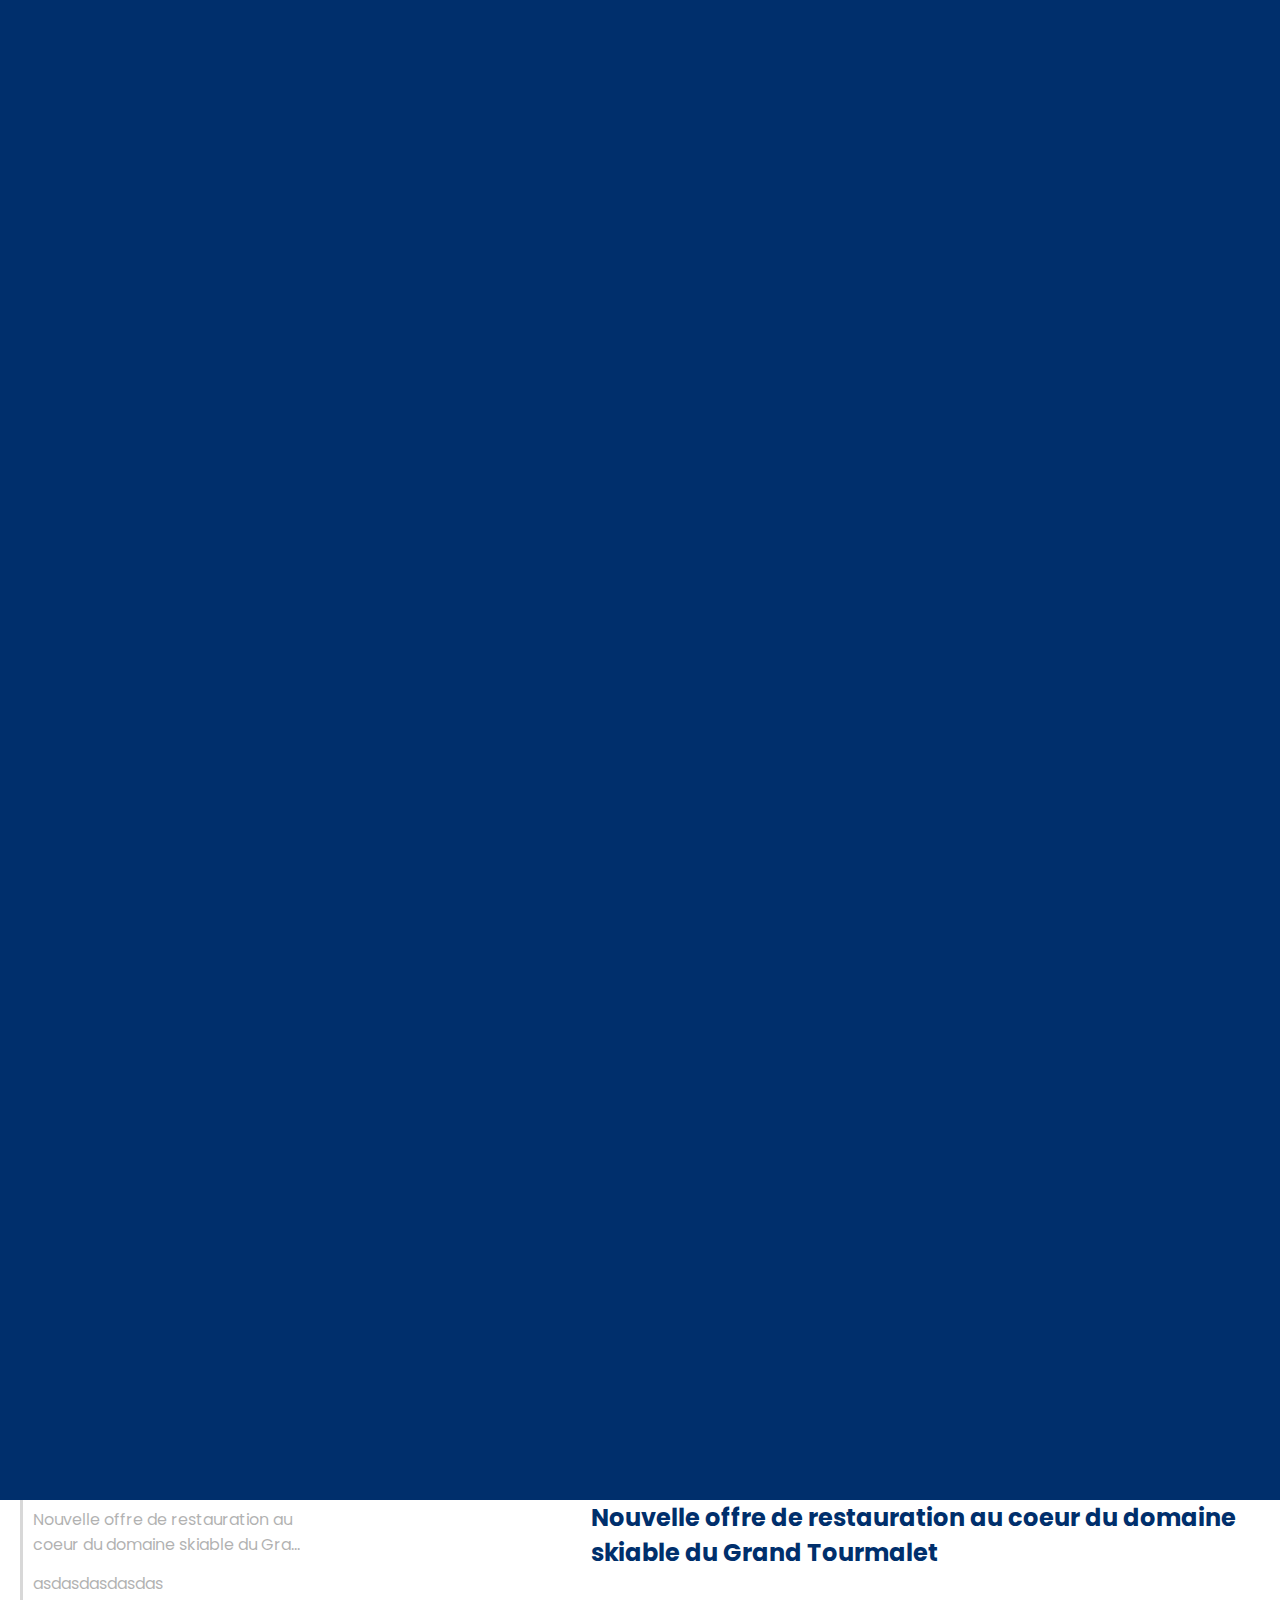
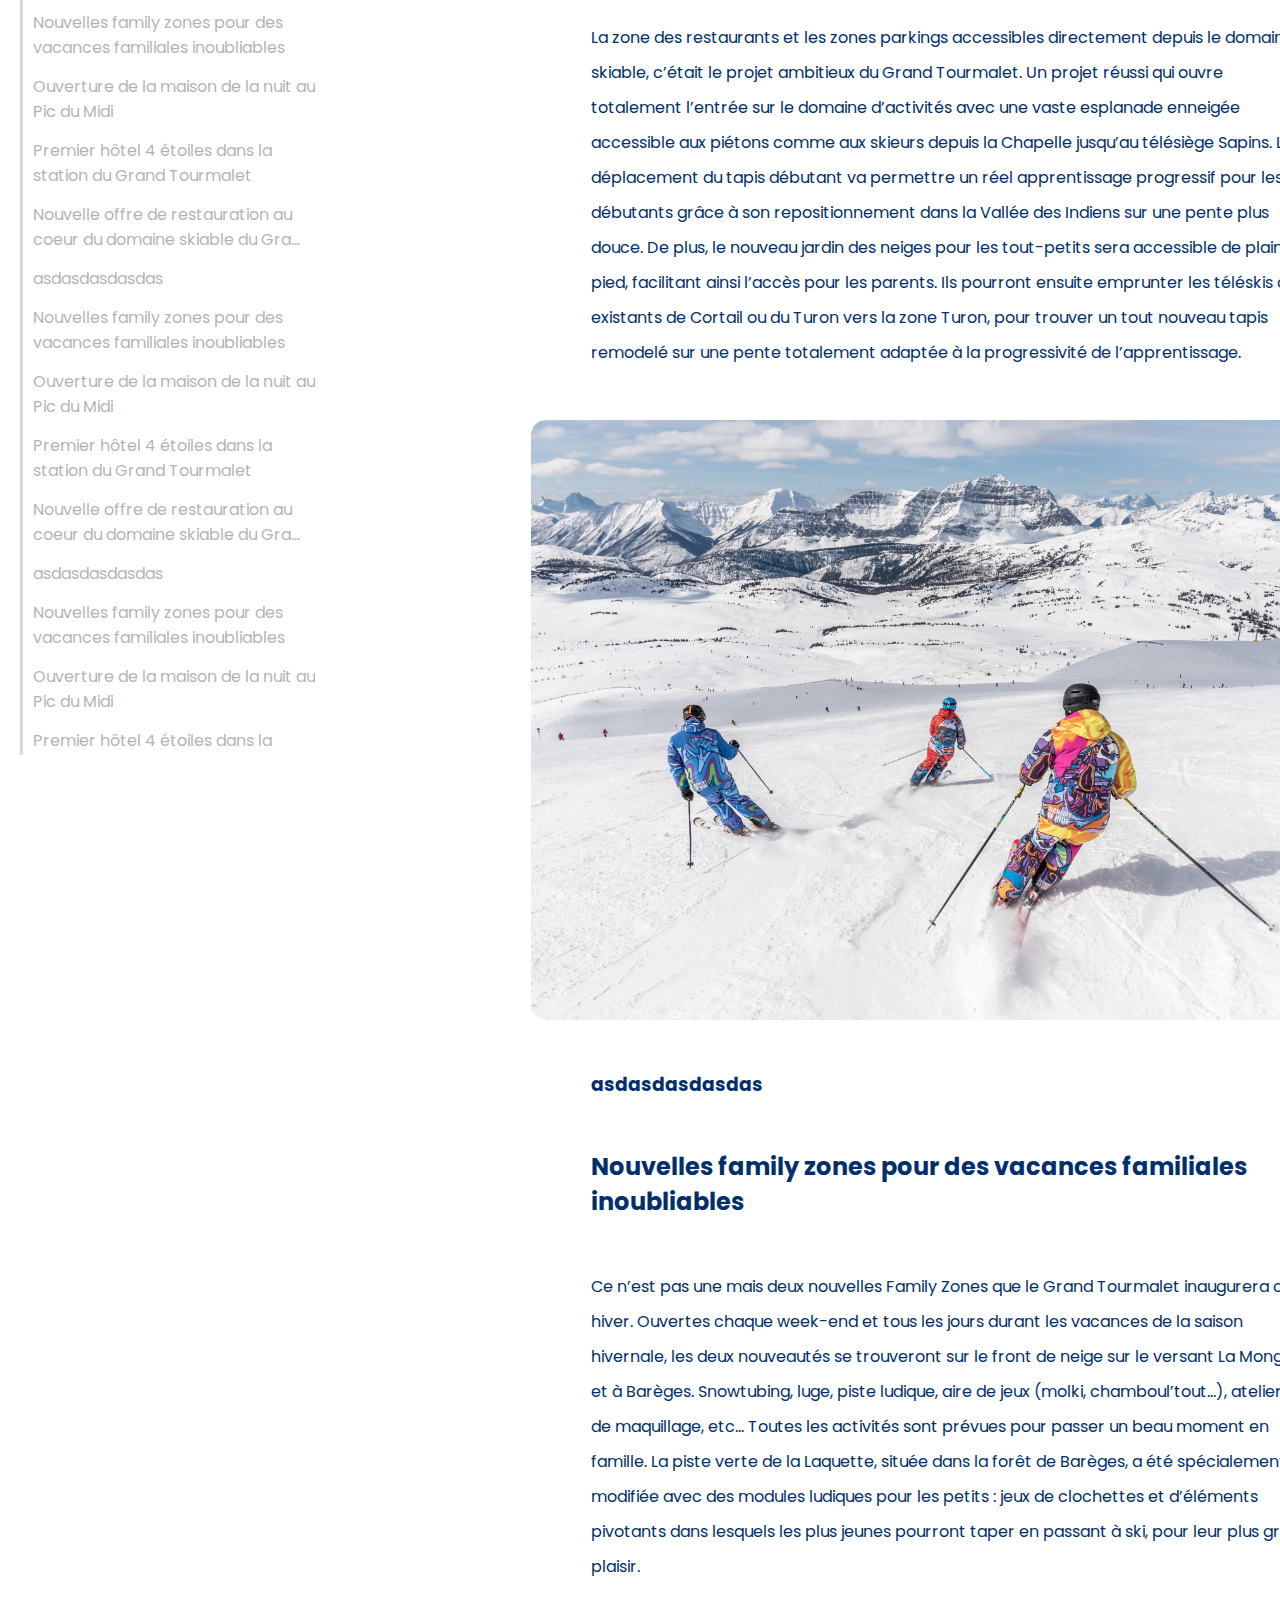
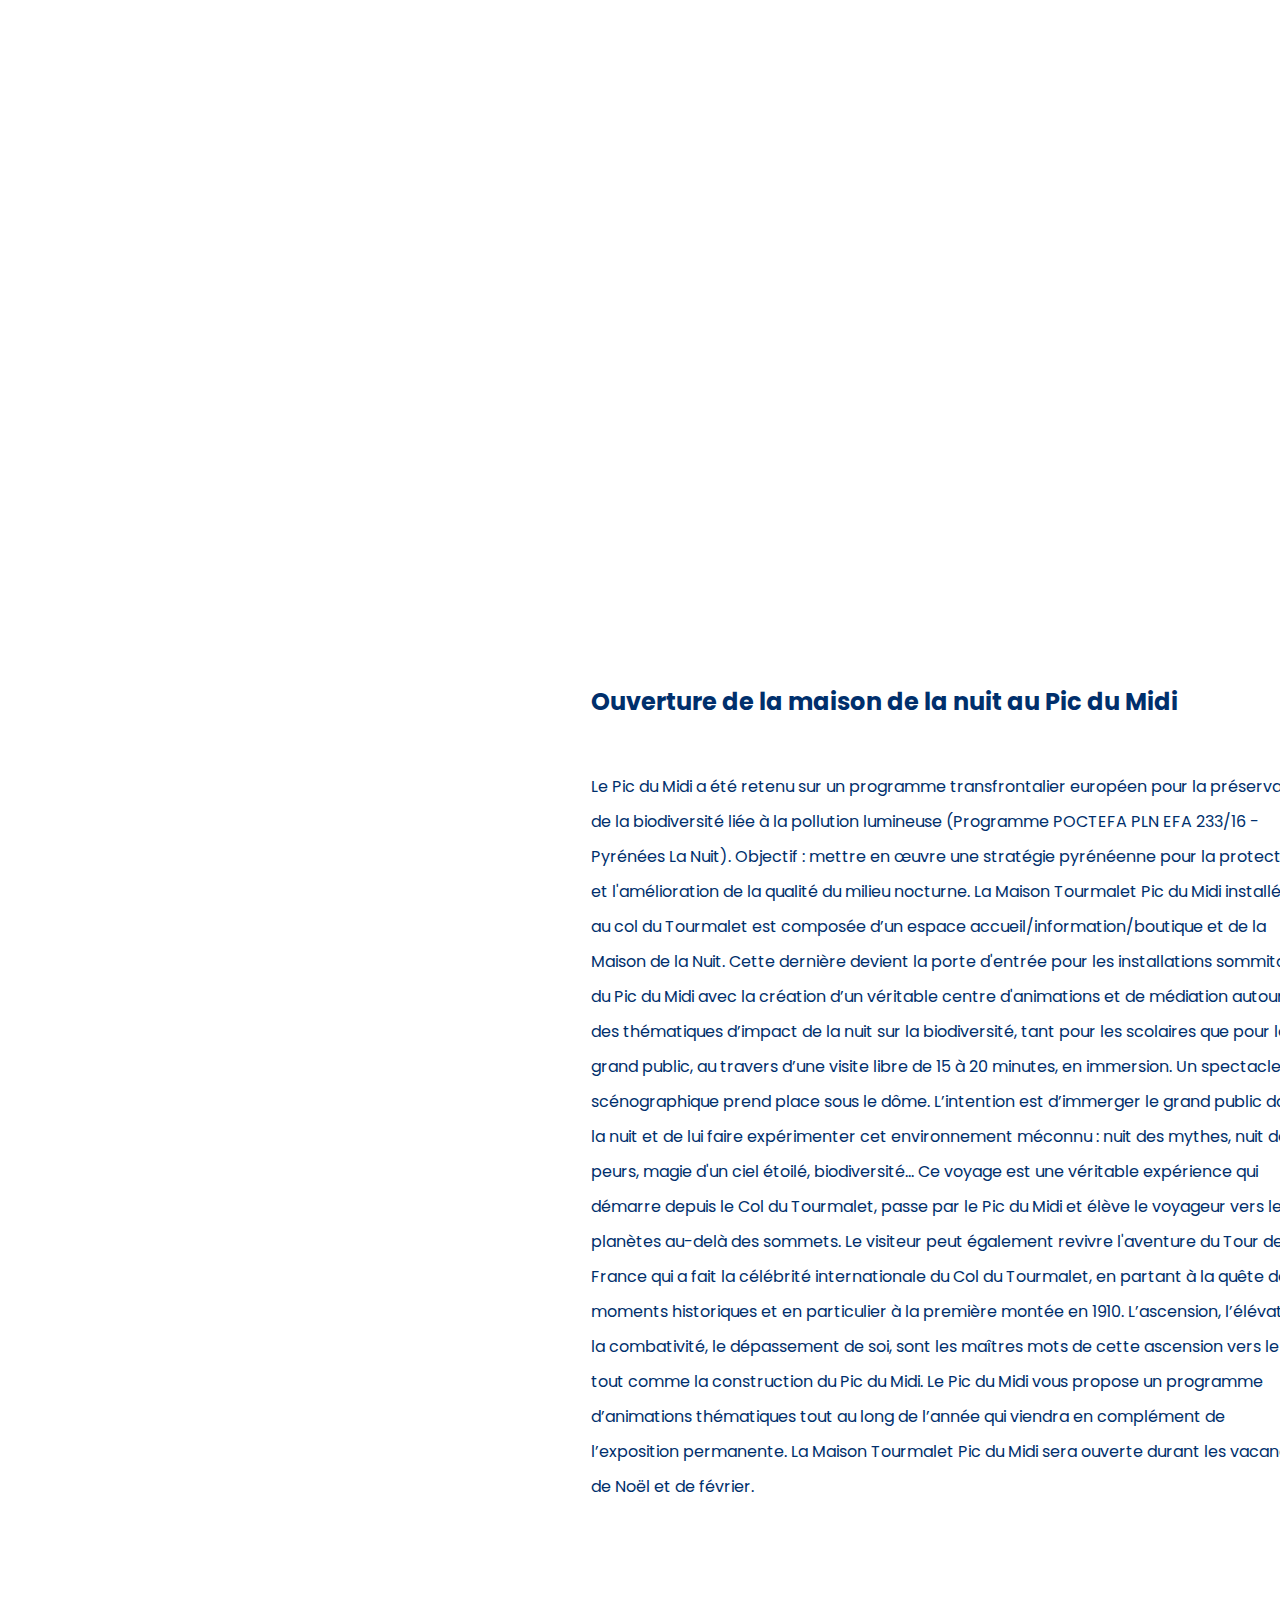
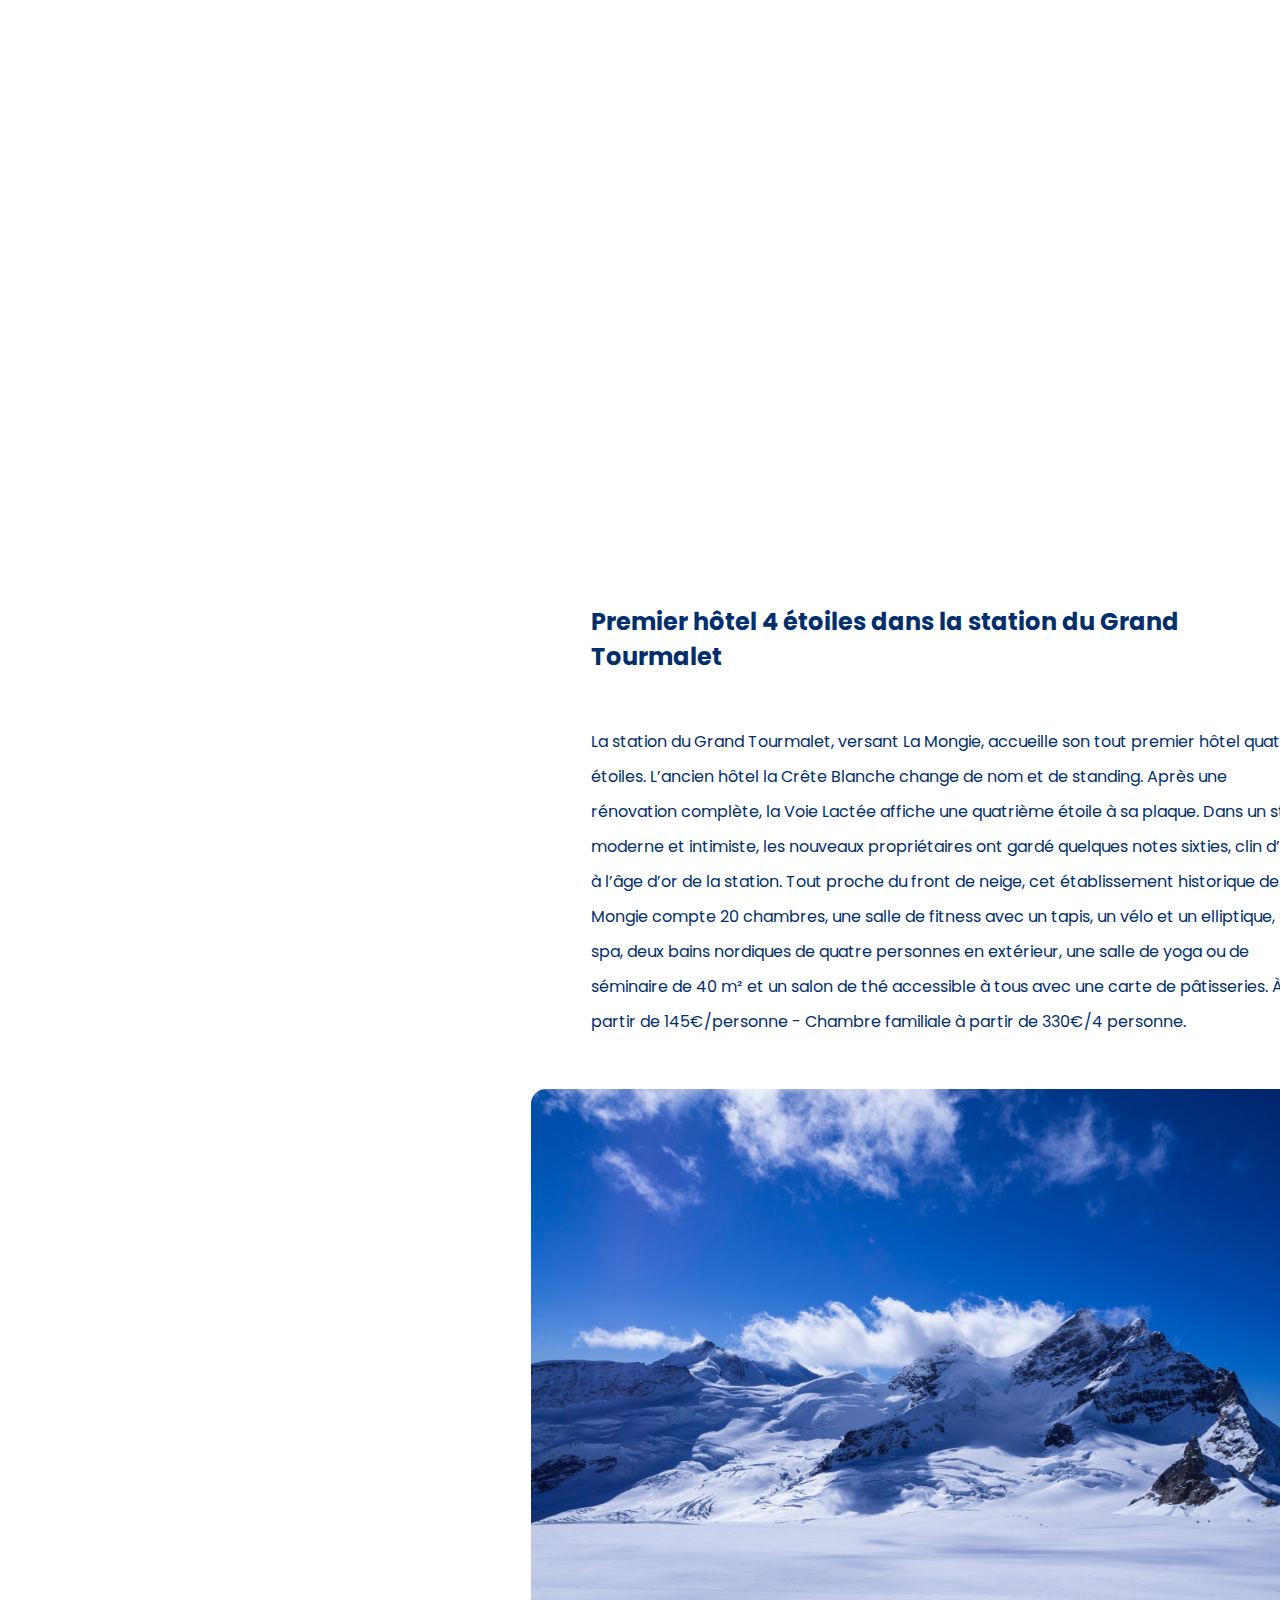
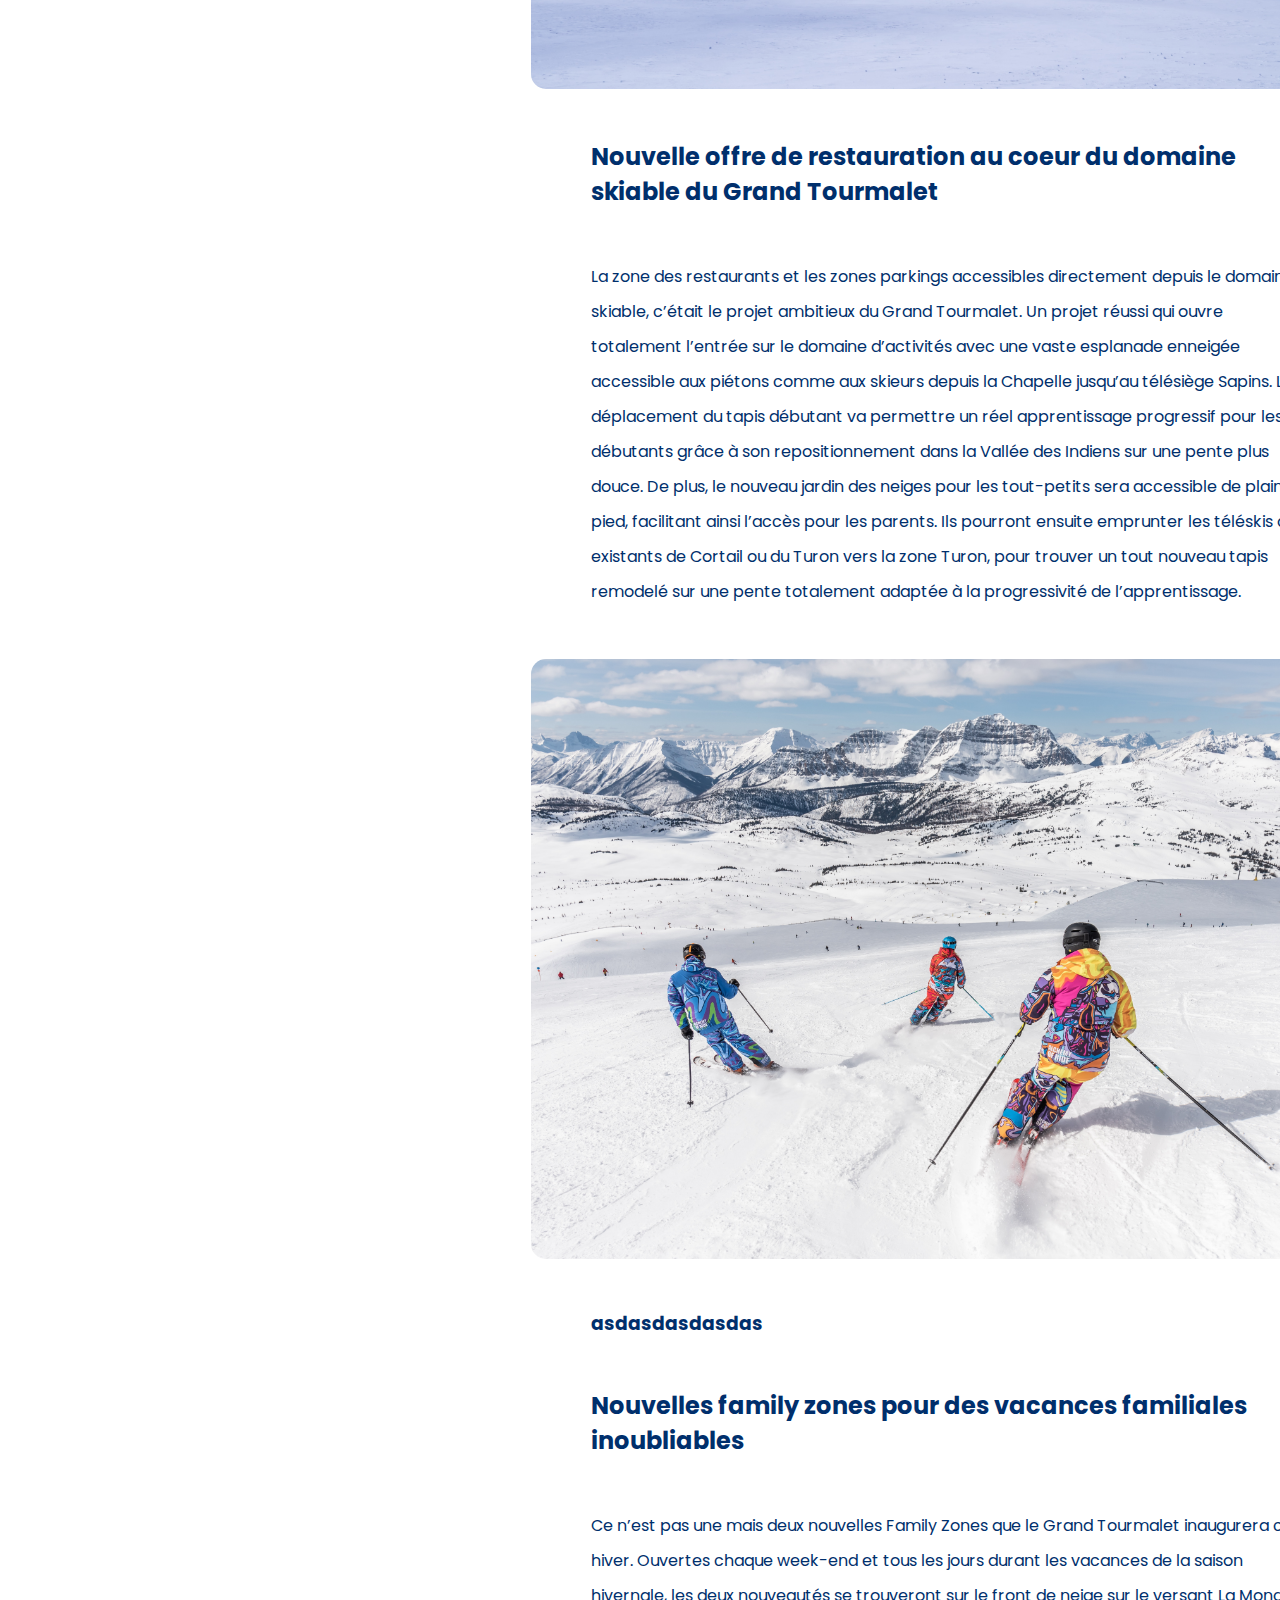
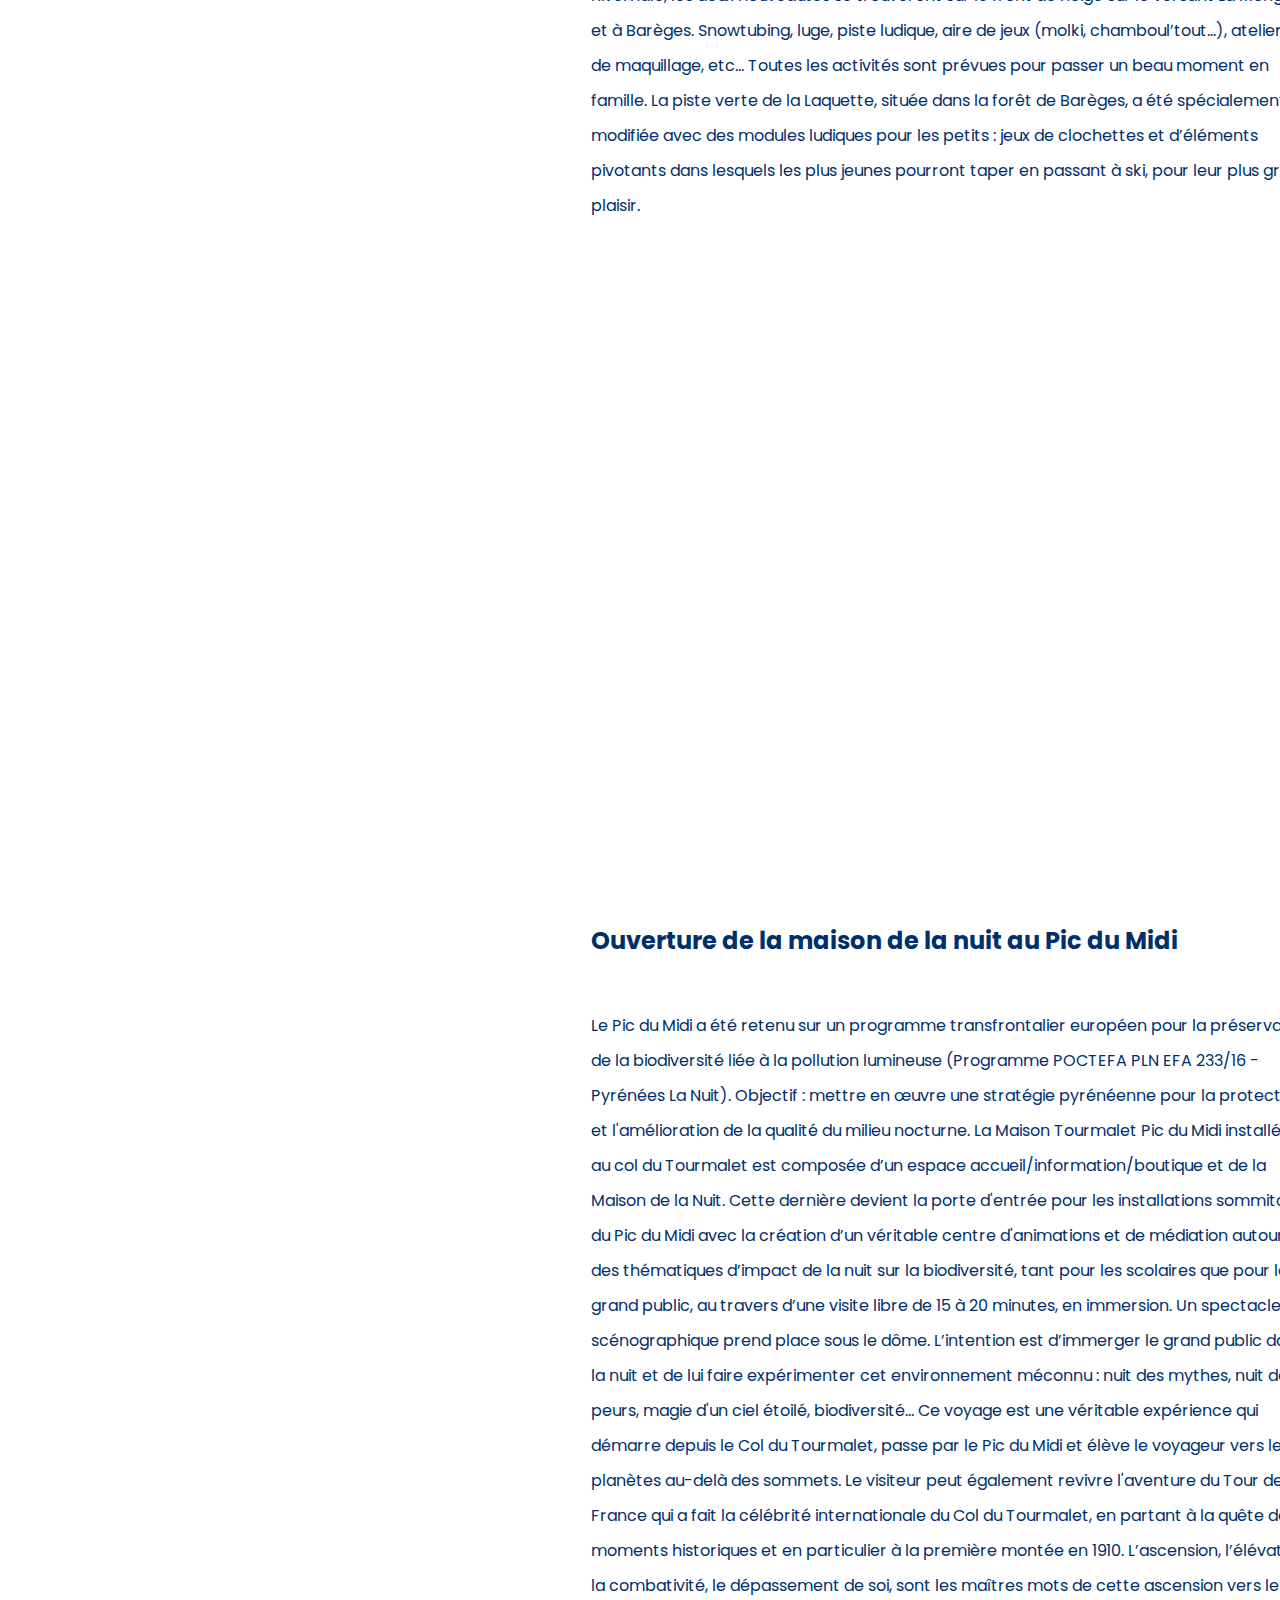
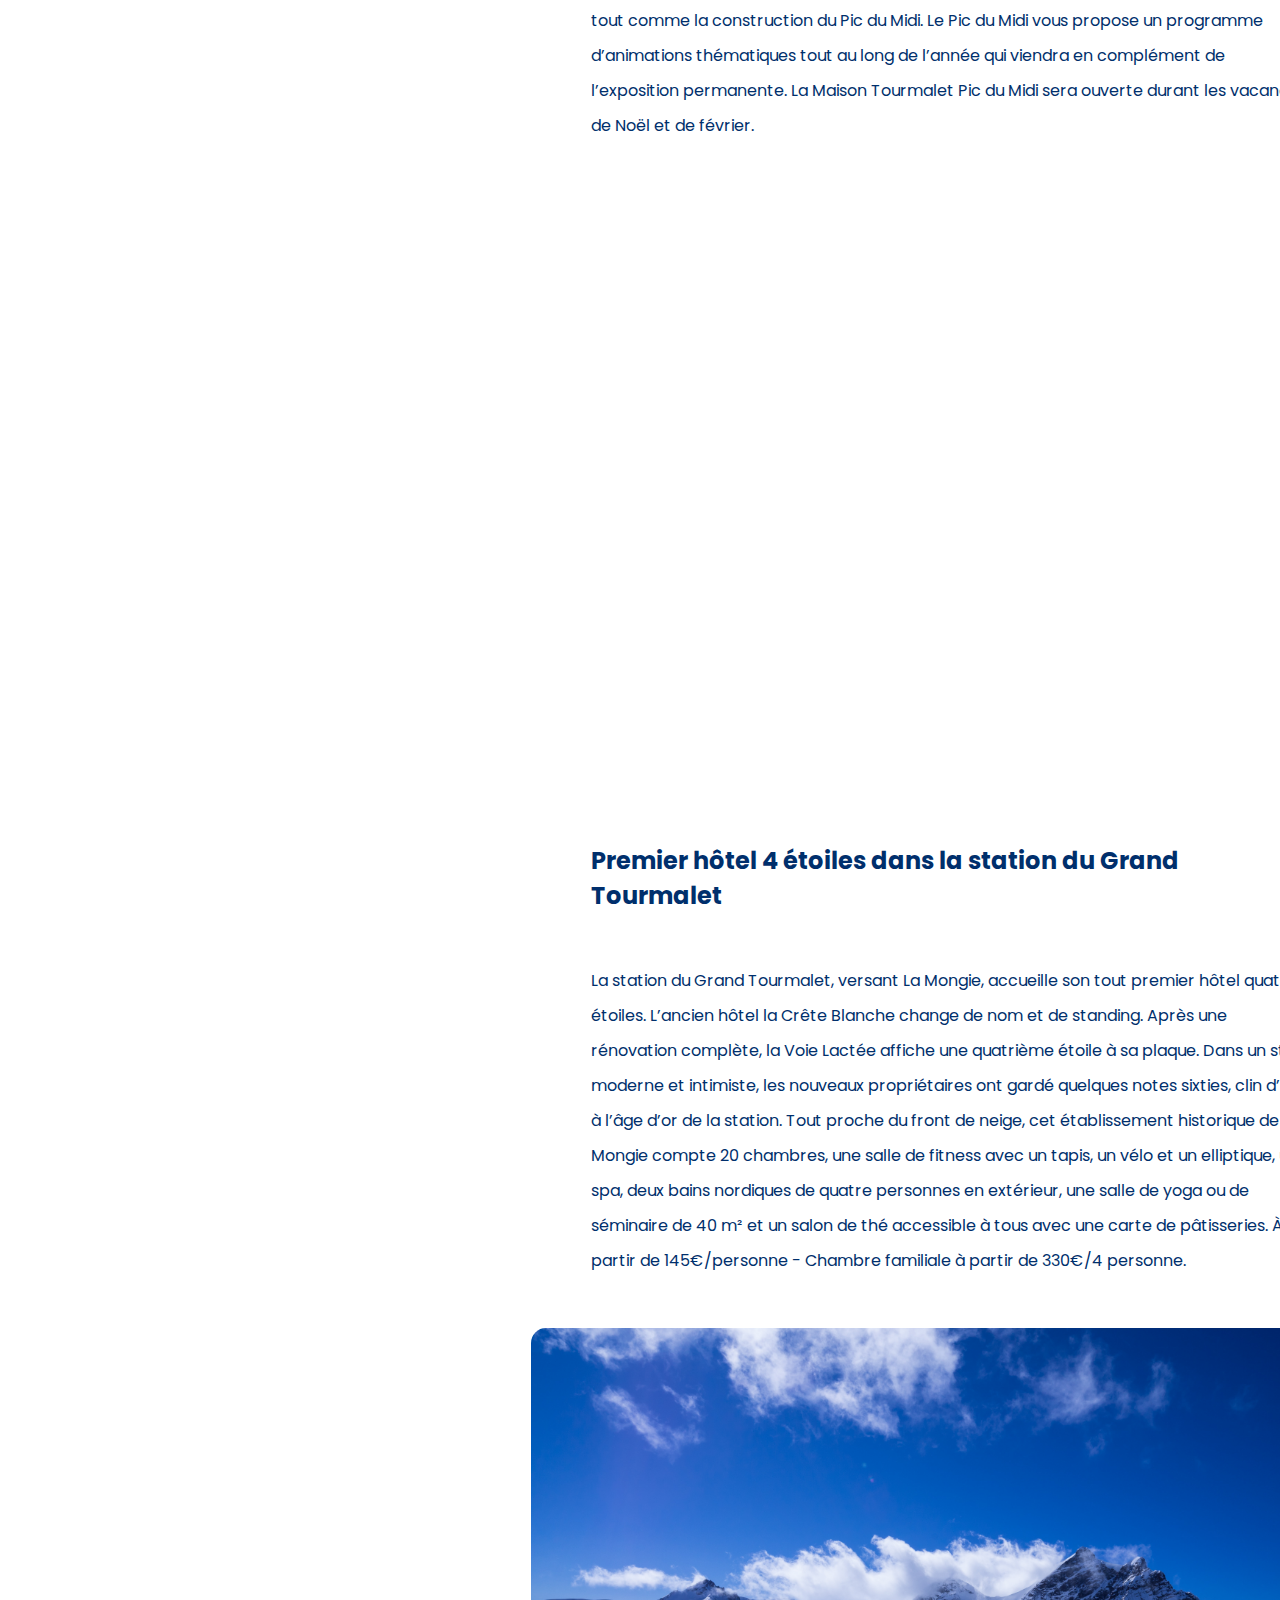
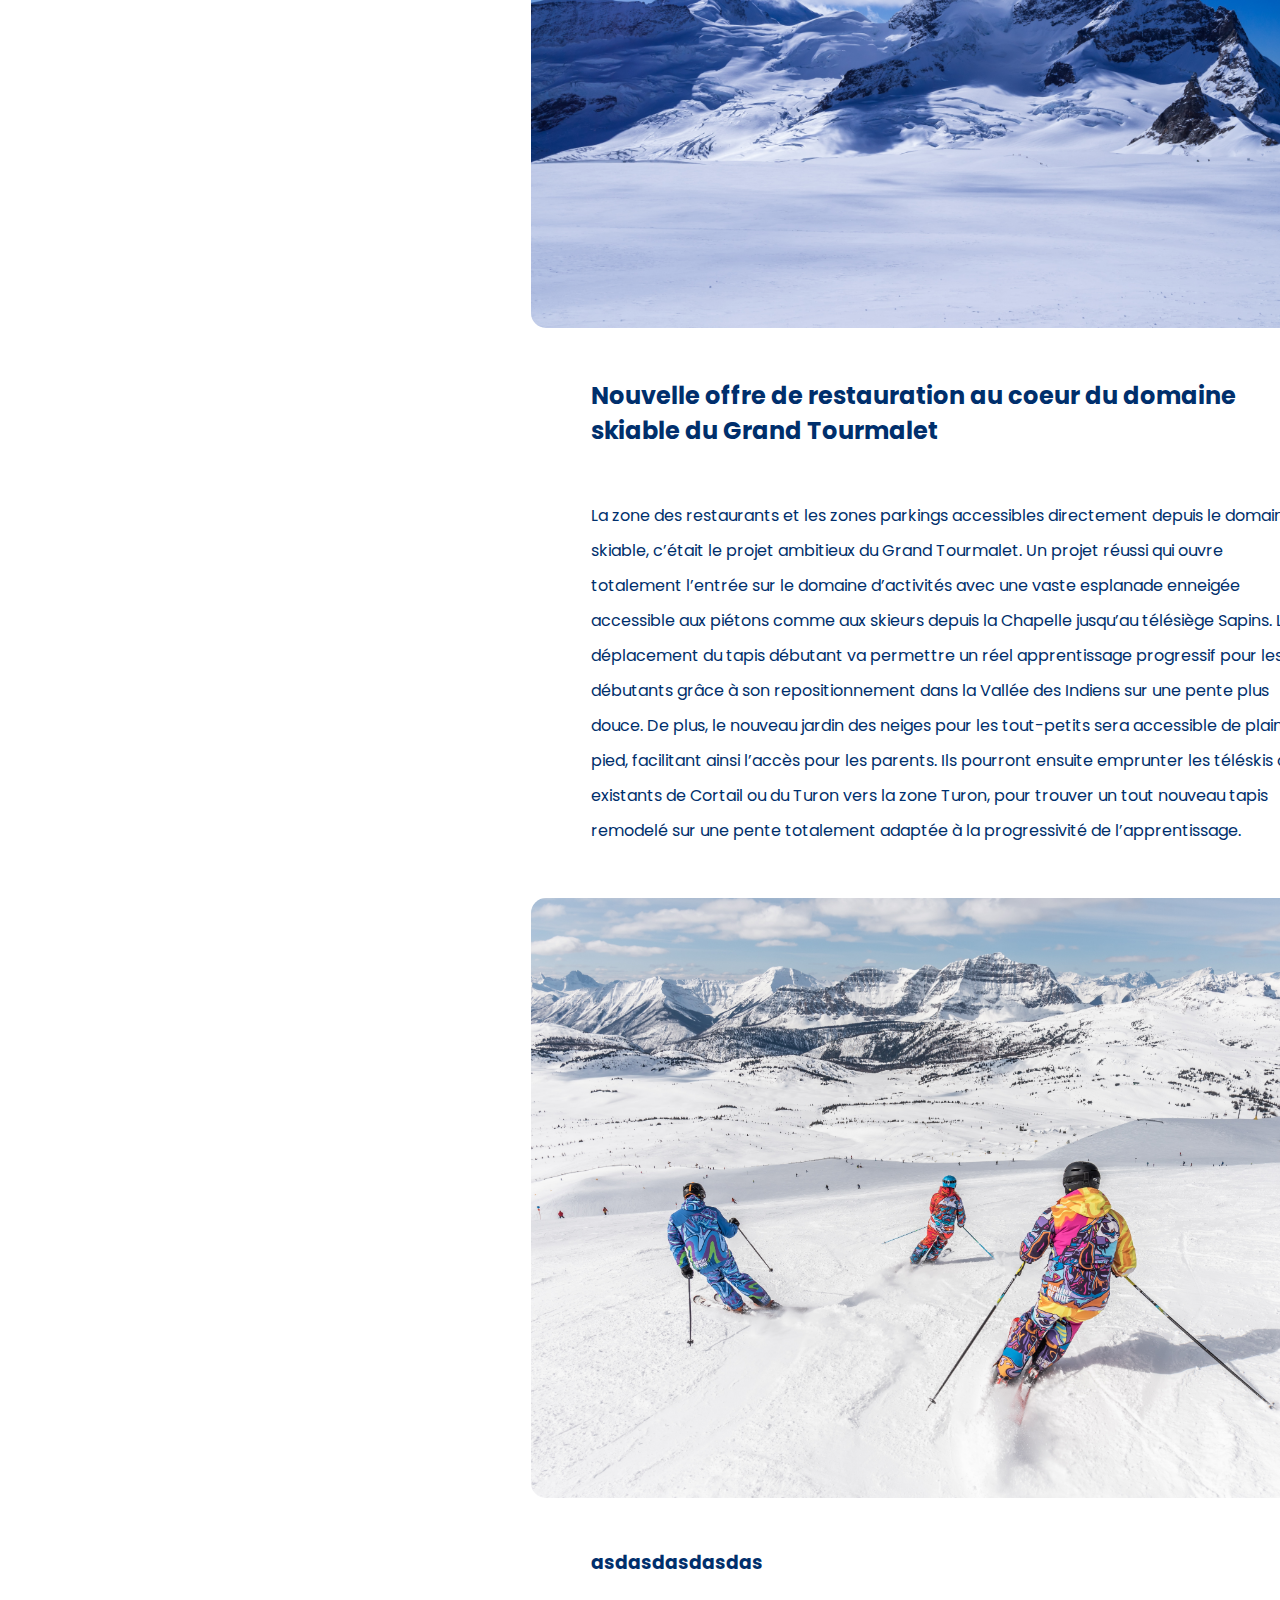
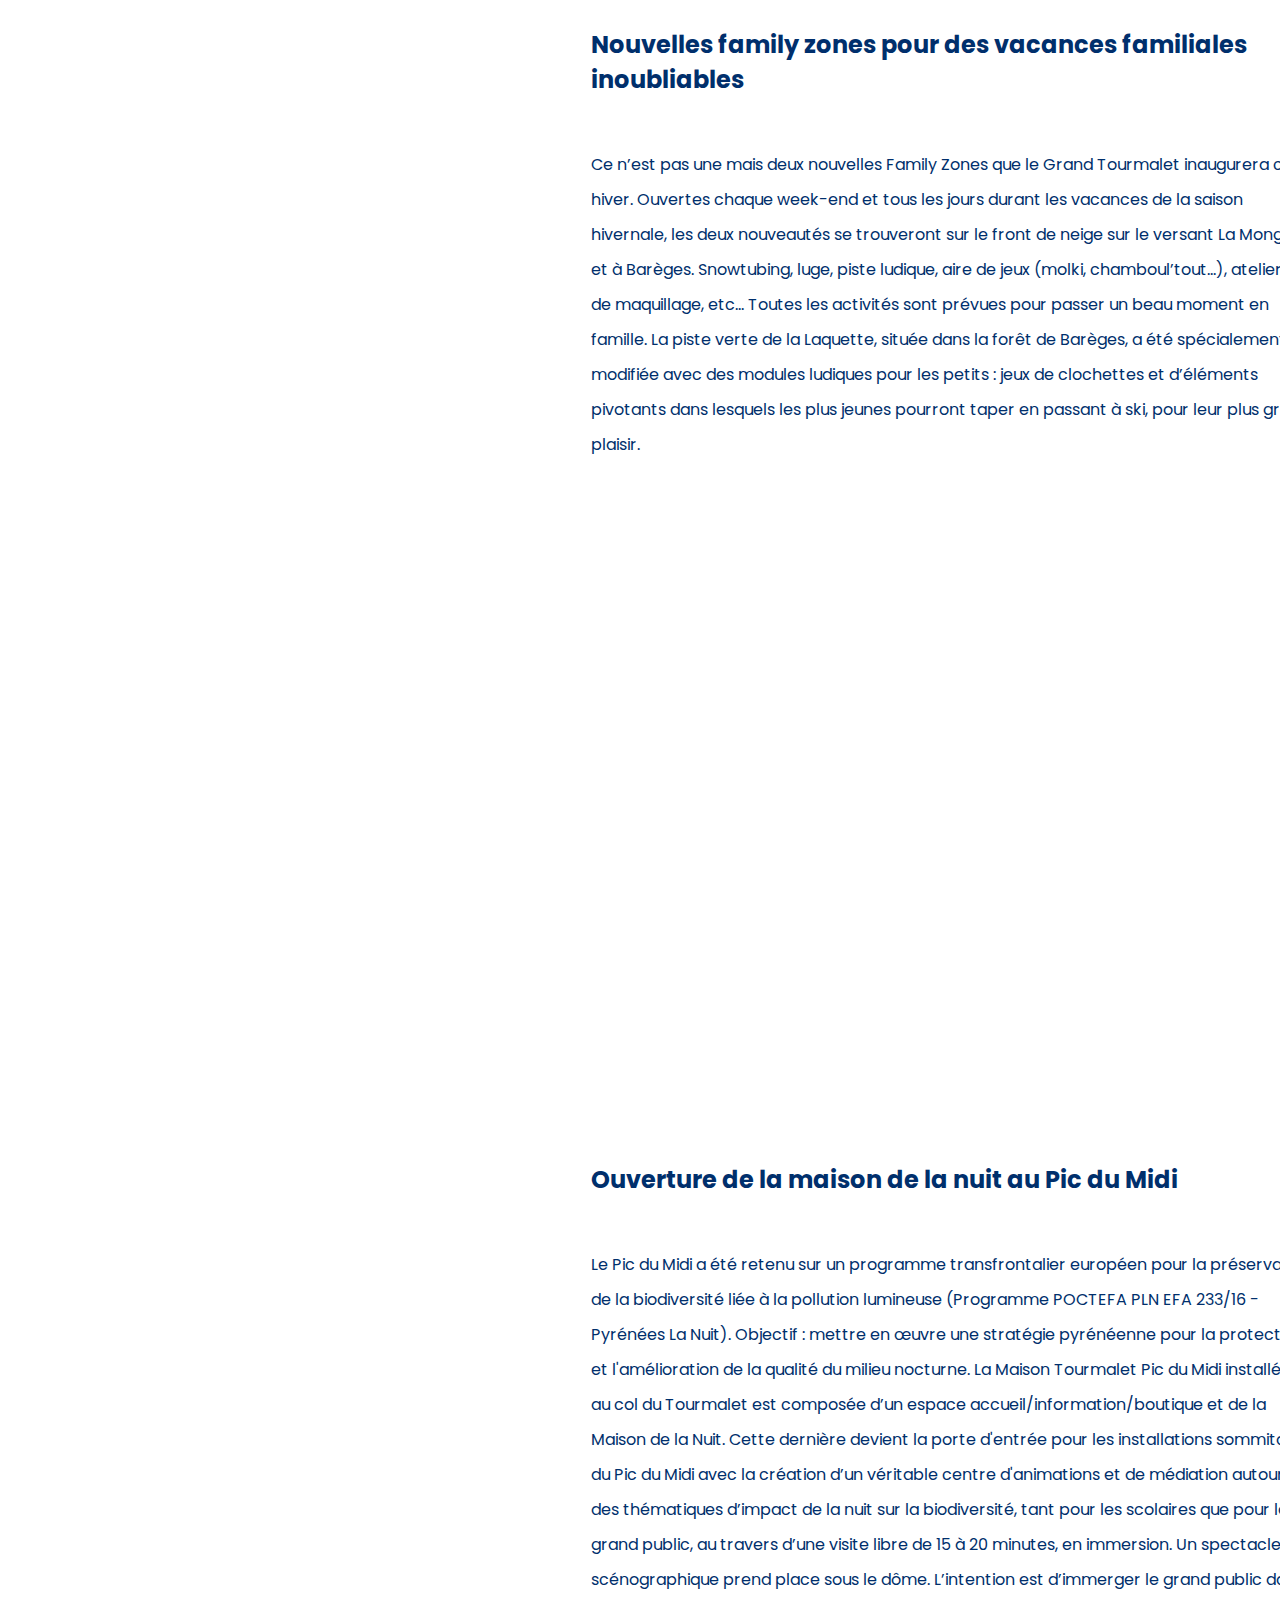
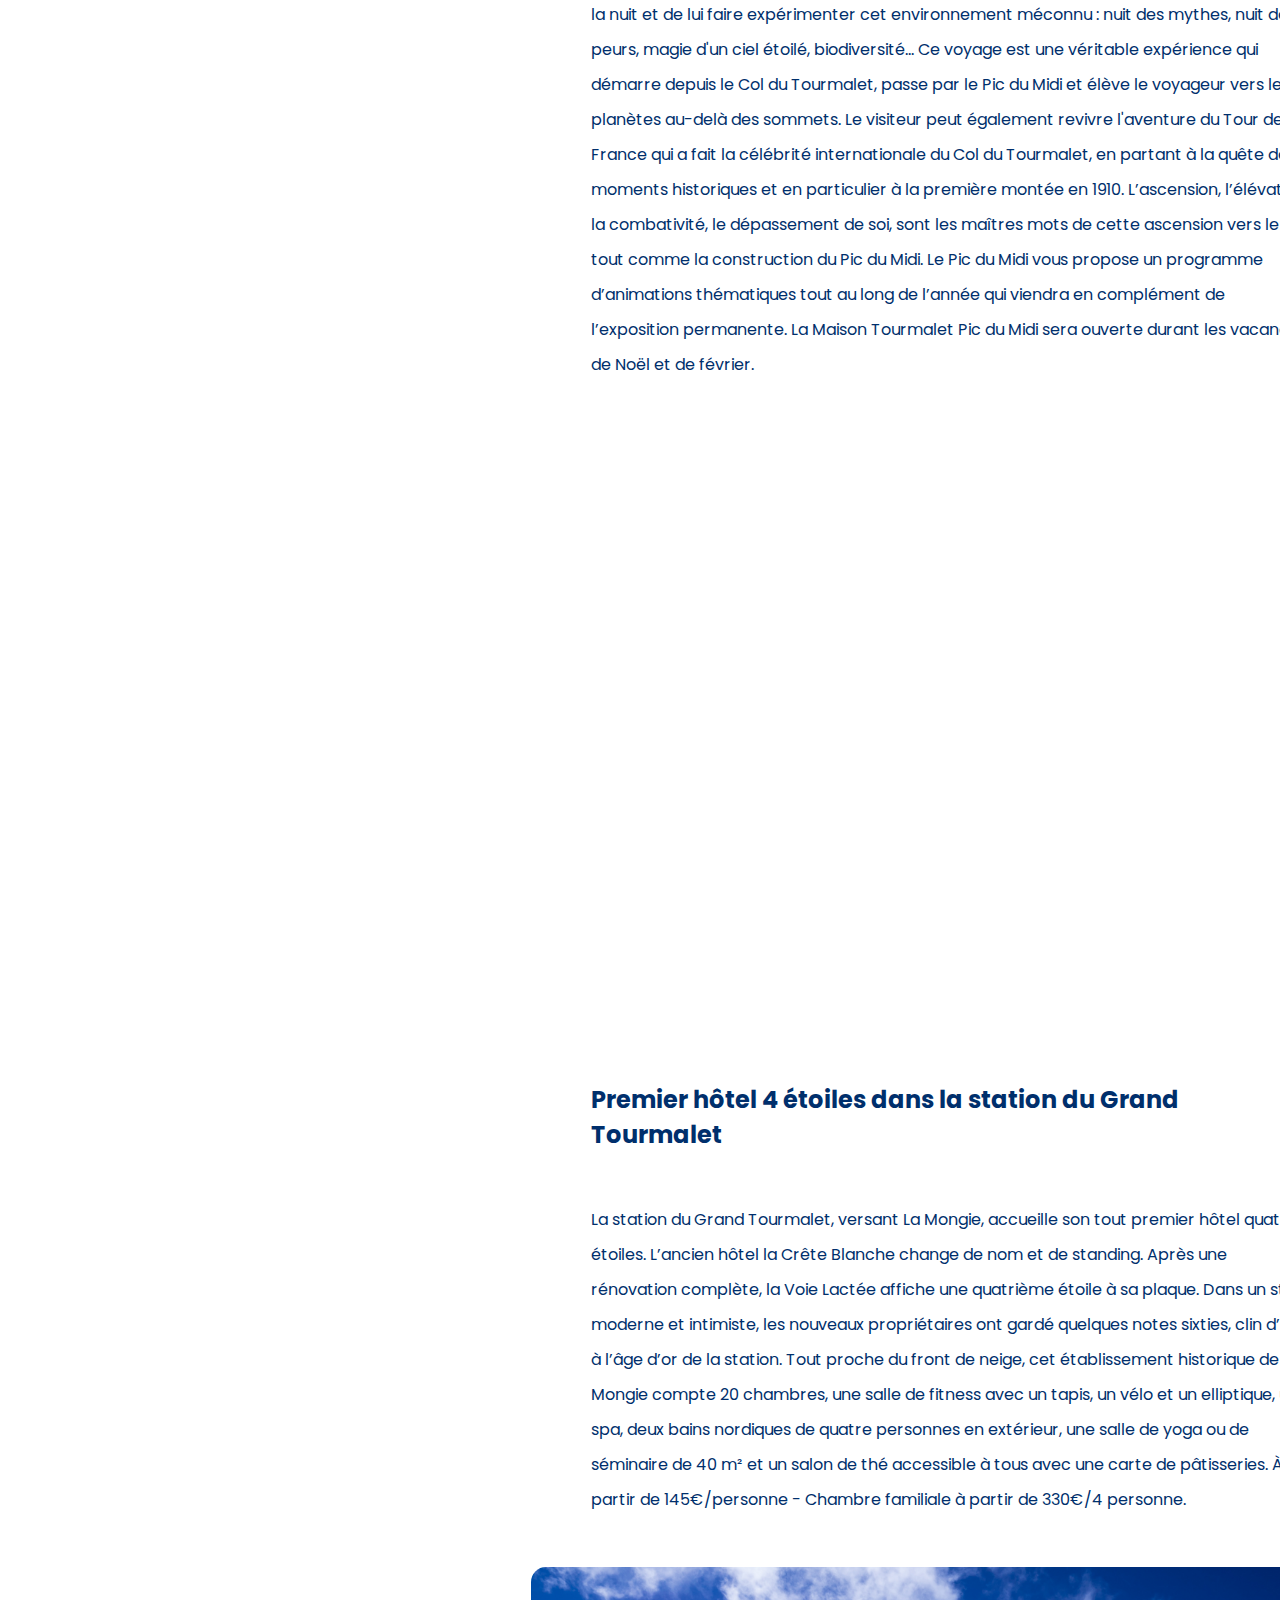
==== index2.html @ b607f641 "Initial commit" ====
<!DOCTYPE html>
<html lang="en">
<head>
    <meta charset="UTF-8">
    <meta http-equiv="X-UA-Compatible" content="IE=edge">
    <meta name="viewport" content="width=device-width, initial-scale=1.0">
    <link rel="stylesheet" href="style2.css">
    <title>Document</title>
</head>
<body>
    <header></header>
    <section id="npy-blog">
        <aside>
            <ul id="anchor">
            </ul>
        </aside>
        <main>
            <h2 id="ajsdfa">Nouvelle offre de restauration au coeur du domaine skiable du Grand Tourmalet</h2>
            <p>La zone des restaurants et les zones parkings accessibles directement depuis le domaine skiable, c’était le projet ambitieux du Grand Tourmalet. Un projet réussi qui ouvre totalement l’entrée sur le domaine d’activités avec une vaste esplanade enneigée accessible aux piétons comme aux skieurs depuis la Chapelle jusqu’au télésiège Sapins. Le déplacement du tapis débutant va permettre un réel apprentissage progressif pour les débutants grâce à son repositionnement dans la Vallée des Indiens sur une pente plus douce. De plus, le nouveau jardin des neiges pour les tout-petits sera accessible de plain-pied, facilitant ainsi l’accès pour les parents. Ils pourront ensuite emprunter les téléskis déjà existants de Cortail ou du Turon vers la zone Turon, pour trouver un tout nouveau tapis remodelé sur une pente totalement adaptée à la progressivité de l’apprentissage.</p>
            <div class="img-cont">
                <img src="/res/1.jpg" alt="">
            </div>
            <h3 id="bjsdfb">asdasdasdasdas</h3>
            <h2 id="cjsdfc">Nouvelles family zones pour des vacances familiales inoubliables</h2>
            <p>Ce n’est pas une mais deux nouvelles Family Zones que le Grand Tourmalet inaugurera cet hiver. Ouvertes chaque week-end et tous les jours durant les vacances de la saison hivernale, les deux nouveautés se trouveront sur le front de neige sur le versant La Mongie et à Barèges. Snowtubing, luge, piste ludique, aire de jeux (molki, chamboul’tout…), ateliers de maquillage, etc… Toutes les activités sont prévues pour passer un beau moment en famille. La piste verte de la Laquette, située dans la forêt de Barèges, a été spécialement modifiée avec des modules ludiques pour les petits : jeux de clochettes et d’éléments pivotants dans lesquels les plus jeunes pourront taper en passant à ski, pour leur plus grand plaisir.</p>
            <div class="img-cont">
                <img src="/res/2.jpg" alt="">
            </div>
            <h2 id="zxchadasddd">Ouverture de la maison de la nuit au Pic du Midi</h2>
            <p>Le Pic du Midi a été retenu sur un programme transfrontalier européen pour la préservation de la biodiversité liée à la pollution lumineuse (Programme POCTEFA PLN EFA 233/16 - Pyrénées La Nuit). Objectif : mettre en œuvre une stratégie pyrénéenne pour la protection et l'amélioration de la qualité du milieu nocturne. La Maison Tourmalet Pic du Midi installée au col du Tourmalet est composée d’un espace accueil/information/boutique et de la Maison de la Nuit. Cette dernière devient la porte d'entrée pour les installations sommitales du Pic du Midi avec la création d’un véritable centre d'animations et de médiation autour des thématiques d’impact de la nuit sur la biodiversité, tant pour les scolaires que pour le grand public, au travers d’une visite libre de 15 à 20 minutes, en immersion. Un spectacle scénographique prend place sous le dôme. L’intention est d’immerger le grand public dans la nuit et de lui faire expérimenter cet environnement méconnu : nuit des mythes, nuit des peurs, magie d'un ciel étoilé, biodiversité… Ce voyage est une véritable expérience qui démarre depuis le Col du Tourmalet, passe par le Pic du Midi et élève le voyageur vers les planètes au-delà des sommets. Le visiteur peut également revivre l'aventure du Tour de France qui a fait la célébrité internationale du Col du Tourmalet, en partant à la quête des moments historiques et en particulier à la première montée en 1910. L’ascension, l’élévation, la combativité, le dépassement de soi, sont les maîtres mots de cette ascension vers le Col tout comme la construction du Pic du Midi. Le Pic du Midi vous propose un programme d’animations thématiques tout au long de l’année qui viendra en complément de l’exposition permanente. La Maison Tourmalet Pic du Midi sera ouverte durant les vacances de Noël et de février.</p>
            <div class="img-cont">
                <img src="/res/3.jpg" alt="">
            </div>
            <h2 id="ffasdjasd">Premier hôtel 4 étoiles dans la station du Grand Tourmalet</h2>
            <p>La station du Grand Tourmalet, versant La Mongie, accueille son tout premier hôtel quatre étoiles. L’ancien hôtel la Crête Blanche change de nom et de standing. Après une rénovation complète, la Voie Lactée affiche une quatrième étoile à sa plaque. Dans un style moderne et intimiste, les nouveaux propriétaires ont gardé quelques notes sixties, clin d’œil à l’âge d’or de la station. Tout proche du front de neige, cet établissement historique de La Mongie compte 20 chambres, une salle de fitness avec un tapis, un vélo et un elliptique, un spa, deux bains nordiques de quatre personnes en extérieur, une salle de yoga ou de séminaire de 40 m² et un salon de thé accessible à tous avec une carte de pâtisseries. À partir de 145€/personne - Chambre familiale à partir de 330€/4 personne.</p>
            <div class="img-cont">
                <img src="/res/4.jpg" alt="">
            </div>
            <h2 id="ajjsfada">Nouvelle offre de restauration au coeur du domaine skiable du Grand Tourmalet</h2>
            <p>La zone des restaurants et les zones parkings accessibles directement depuis le domaine skiable, c’était le projet ambitieux du Grand Tourmalet. Un projet réussi qui ouvre totalement l’entrée sur le domaine d’activités avec une vaste esplanade enneigée accessible aux piétons comme aux skieurs depuis la Chapelle jusqu’au télésiège Sapins. Le déplacement du tapis débutant va permettre un réel apprentissage progressif pour les débutants grâce à son repositionnement dans la Vallée des Indiens sur une pente plus douce. De plus, le nouveau jardin des neiges pour les tout-petits sera accessible de plain-pied, facilitant ainsi l’accès pour les parents. Ils pourront ensuite emprunter les téléskis déjà existants de Cortail ou du Turon vers la zone Turon, pour trouver un tout nouveau tapis remodelé sur une pente totalement adaptée à la progressivité de l’apprentissage.</p>
            <div class="img-cont">
                <img src="/res/1.jpg" alt="">
            </div>
            <h3 id="bjasjsdfdb">asdasdasdasdas</h3>
            <h2 id="ccjsdfkas">Nouvelles family zones pour des vacances familiales inoubliables</h2>
            <p>Ce n’est pas une mais deux nouvelles Family Zones que le Grand Tourmalet inaugurera cet hiver. Ouvertes chaque week-end et tous les jours durant les vacances de la saison hivernale, les deux nouveautés se trouveront sur le front de neige sur le versant La Mongie et à Barèges. Snowtubing, luge, piste ludique, aire de jeux (molki, chamboul’tout…), ateliers de maquillage, etc… Toutes les activités sont prévues pour passer un beau moment en famille. La piste verte de la Laquette, située dans la forêt de Barèges, a été spécialement modifiée avec des modules ludiques pour les petits : jeux de clochettes et d’éléments pivotants dans lesquels les plus jeunes pourront taper en passant à ski, pour leur plus grand plaisir.</p>
            <div class="img-cont">
                <img src="/res/2.jpg" alt="">
            </div>
            <h2 id="djasjsdfdd">Ouverture de la maison de la nuit au Pic du Midi</h2>
            <p>Le Pic du Midi a été retenu sur un programme transfrontalier européen pour la préservation de la biodiversité liée à la pollution lumineuse (Programme POCTEFA PLN EFA 233/16 - Pyrénées La Nuit). Objectif : mettre en œuvre une stratégie pyrénéenne pour la protection et l'amélioration de la qualité du milieu nocturne. La Maison Tourmalet Pic du Midi installée au col du Tourmalet est composée d’un espace accueil/information/boutique et de la Maison de la Nuit. Cette dernière devient la porte d'entrée pour les installations sommitales du Pic du Midi avec la création d’un véritable centre d'animations et de médiation autour des thématiques d’impact de la nuit sur la biodiversité, tant pour les scolaires que pour le grand public, au travers d’une visite libre de 15 à 20 minutes, en immersion. Un spectacle scénographique prend place sous le dôme. L’intention est d’immerger le grand public dans la nuit et de lui faire expérimenter cet environnement méconnu : nuit des mythes, nuit des peurs, magie d'un ciel étoilé, biodiversité… Ce voyage est une véritable expérience qui démarre depuis le Col du Tourmalet, passe par le Pic du Midi et élève le voyageur vers les planètes au-delà des sommets. Le visiteur peut également revivre l'aventure du Tour de France qui a fait la célébrité internationale du Col du Tourmalet, en partant à la quête des moments historiques et en particulier à la première montée en 1910. L’ascension, l’élévation, la combativité, le dépassement de soi, sont les maîtres mots de cette ascension vers le Col tout comme la construction du Pic du Midi. Le Pic du Midi vous propose un programme d’animations thématiques tout au long de l’année qui viendra en complément de l’exposition permanente. La Maison Tourmalet Pic du Midi sera ouverte durant les vacances de Noël et de février.</p>
            <div class="img-cont">
                <img src="/res/3.jpg" alt="">
            </div>
            <h2 id="ffjxva">Premier hôtel 4 étoiles dans la station du Grand Tourmalet</h2>
            <p>La station du Grand Tourmalet, versant La Mongie, accueille son tout premier hôtel quatre étoiles. L’ancien hôtel la Crête Blanche change de nom et de standing. Après une rénovation complète, la Voie Lactée affiche une quatrième étoile à sa plaque. Dans un style moderne et intimiste, les nouveaux propriétaires ont gardé quelques notes sixties, clin d’œil à l’âge d’or de la station. Tout proche du front de neige, cet établissement historique de La Mongie compte 20 chambres, une salle de fitness avec un tapis, un vélo et un elliptique, un spa, deux bains nordiques de quatre personnes en extérieur, une salle de yoga ou de séminaire de 40 m² et un salon de thé accessible à tous avec une carte de pâtisseries. À partir de 145€/personne - Chambre familiale à partir de 330€/4 personne.</p>
            <div class="img-cont">
                <img src="/res/4.jpg" alt="">
            </div>
            <h2 id="aasdjsdfaa">Nouvelle offre de restauration au coeur du domaine skiable du Grand Tourmalet</h2>
            <p>La zone des restaurants et les zones parkings accessibles directement depuis le domaine skiable, c’était le projet ambitieux du Grand Tourmalet. Un projet réussi qui ouvre totalement l’entrée sur le domaine d’activités avec une vaste esplanade enneigée accessible aux piétons comme aux skieurs depuis la Chapelle jusqu’au télésiège Sapins. Le déplacement du tapis débutant va permettre un réel apprentissage progressif pour les débutants grâce à son repositionnement dans la Vallée des Indiens sur une pente plus douce. De plus, le nouveau jardin des neiges pour les tout-petits sera accessible de plain-pied, facilitant ainsi l’accès pour les parents. Ils pourront ensuite emprunter les téléskis déjà existants de Cortail ou du Turon vers la zone Turon, pour trouver un tout nouveau tapis remodelé sur une pente totalement adaptée à la progressivité de l’apprentissage.</p>
            <div class="img-cont">
                <img src="/res/1.jpg" alt="">
            </div>
            <h3 id="asdazhaxcbb">asdasdasdasdas</h3>
            <h2 id="jacjafc">Nouvelles family zones pour des vacances familiales inoubliables</h2>
            <p>Ce n’est pas une mais deux nouvelles Family Zones que le Grand Tourmalet inaugurera cet hiver. Ouvertes chaque week-end et tous les jours durant les vacances de la saison hivernale, les deux nouveautés se trouveront sur le front de neige sur le versant La Mongie et à Barèges. Snowtubing, luge, piste ludique, aire de jeux (molki, chamboul’tout…), ateliers de maquillage, etc… Toutes les activités sont prévues pour passer un beau moment en famille. La piste verte de la Laquette, située dans la forêt de Barèges, a été spécialement modifiée avec des modules ludiques pour les petits : jeux de clochettes et d’éléments pivotants dans lesquels les plus jeunes pourront taper en passant à ski, pour leur plus grand plaisir.</p>
            <div class="img-cont">
                <img src="/res/2.jpg" alt="">
            </div>
            <h2 id="dasdsdfad">Ouverture de la maison de la nuit au Pic du Midi</h2>
            <p>Le Pic du Midi a été retenu sur un programme transfrontalier européen pour la préservation de la biodiversité liée à la pollution lumineuse (Programme POCTEFA PLN EFA 233/16 - Pyrénées La Nuit). Objectif : mettre en œuvre une stratégie pyrénéenne pour la protection et l'amélioration de la qualité du milieu nocturne. La Maison Tourmalet Pic du Midi installée au col du Tourmalet est composée d’un espace accueil/information/boutique et de la Maison de la Nuit. Cette dernière devient la porte d'entrée pour les installations sommitales du Pic du Midi avec la création d’un véritable centre d'animations et de médiation autour des thématiques d’impact de la nuit sur la biodiversité, tant pour les scolaires que pour le grand public, au travers d’une visite libre de 15 à 20 minutes, en immersion. Un spectacle scénographique prend place sous le dôme. L’intention est d’immerger le grand public dans la nuit et de lui faire expérimenter cet environnement méconnu : nuit des mythes, nuit des peurs, magie d'un ciel étoilé, biodiversité… Ce voyage est une véritable expérience qui démarre depuis le Col du Tourmalet, passe par le Pic du Midi et élève le voyageur vers les planètes au-delà des sommets. Le visiteur peut également revivre l'aventure du Tour de France qui a fait la célébrité internationale du Col du Tourmalet, en partant à la quête des moments historiques et en particulier à la première montée en 1910. L’ascension, l’élévation, la combativité, le dépassement de soi, sont les maîtres mots de cette ascension vers le Col tout comme la construction du Pic du Midi. Le Pic du Midi vous propose un programme d’animations thématiques tout au long de l’année qui viendra en complément de l’exposition permanente. La Maison Tourmalet Pic du Midi sera ouverte durant les vacances de Noël et de février.</p>
            <div class="img-cont">
                <img src="/res/3.jpg" alt="">
            </div>
            <h2 id="fjas345df">Premier hôtel 4 étoiles dans la station du Grand Tourmalet</h2>
            <p>La station du Grand Tourmalet, versant La Mongie, accueille son tout premier hôtel quatre étoiles. L’ancien hôtel la Crête Blanche change de nom et de standing. Après une rénovation complète, la Voie Lactée affiche une quatrième étoile à sa plaque. Dans un style moderne et intimiste, les nouveaux propriétaires ont gardé quelques notes sixties, clin d’œil à l’âge d’or de la station. Tout proche du front de neige, cet établissement historique de La Mongie compte 20 chambres, une salle de fitness avec un tapis, un vélo et un elliptique, un spa, deux bains nordiques de quatre personnes en extérieur, une salle de yoga ou de séminaire de 40 m² et un salon de thé accessible à tous avec une carte de pâtisseries. À partir de 145€/personne - Chambre familiale à partir de 330€/4 personne.</p>
            <div class="img-cont">
                <img src="/res/4.jpg" alt="">
            </div>
            <h2 id="aasjasdda">Nouvelle offre de restauration au coeur du domaine skiable du Grand Tourmalet</h2>
            <p>La zone des restaurants et les zones parkings accessibles directement depuis le domaine skiable, c’était le projet ambitieux du Grand Tourmalet. Un projet réussi qui ouvre totalement l’entrée sur le domaine d’activités avec une vaste esplanade enneigée accessible aux piétons comme aux skieurs depuis la Chapelle jusqu’au télésiège Sapins. Le déplacement du tapis débutant va permettre un réel apprentissage progressif pour les débutants grâce à son repositionnement dans la Vallée des Indiens sur une pente plus douce. De plus, le nouveau jardin des neiges pour les tout-petits sera accessible de plain-pied, facilitant ainsi l’accès pour les parents. Ils pourront ensuite emprunter les téléskis déjà existants de Cortail ou du Turon vers la zone Turon, pour trouver un tout nouveau tapis remodelé sur une pente totalement adaptée à la progressivité de l’apprentissage.</p>
            <div class="img-cont">
                <img src="/res/1.jpg" alt="">
            </div>
            <h3 id="baszxchdb">asdasdasdasdas</h3>
            <h2 id="cdhadsjc">Nouvelles family zones pour des vacances familiales inoubliables</h2>
            <p>Ce n’est pas une mais deux nouvelles Family Zones que le Grand Tourmalet inaugurera cet hiver. Ouvertes chaque week-end et tous les jours durant les vacances de la saison hivernale, les deux nouveautés se trouveront sur le front de neige sur le versant La Mongie et à Barèges. Snowtubing, luge, piste ludique, aire de jeux (molki, chamboul’tout…), ateliers de maquillage, etc… Toutes les activités sont prévues pour passer un beau moment en famille. La piste verte de la Laquette, située dans la forêt de Barèges, a été spécialement modifiée avec des modules ludiques pour les petits : jeux de clochettes et d’éléments pivotants dans lesquels les plus jeunes pourront taper en passant à ski, pour leur plus grand plaisir.</p>
            <div class="img-cont">
                <img src="/res/2.jpg" alt="">
            </div>
            <h2 id="djhasdd">Ouverture de la maison de la nuit au Pic du Midi</h2>
            <p>Le Pic du Midi a été retenu sur un programme transfrontalier européen pour la préservation de la biodiversité liée à la pollution lumineuse (Programme POCTEFA PLN EFA 233/16 - Pyrénées La Nuit). Objectif : mettre en œuvre une stratégie pyrénéenne pour la protection et l'amélioration de la qualité du milieu nocturne. La Maison Tourmalet Pic du Midi installée au col du Tourmalet est composée d’un espace accueil/information/boutique et de la Maison de la Nuit. Cette dernière devient la porte d'entrée pour les installations sommitales du Pic du Midi avec la création d’un véritable centre d'animations et de médiation autour des thématiques d’impact de la nuit sur la biodiversité, tant pour les scolaires que pour le grand public, au travers d’une visite libre de 15 à 20 minutes, en immersion. Un spectacle scénographique prend place sous le dôme. L’intention est d’immerger le grand public dans la nuit et de lui faire expérimenter cet environnement méconnu : nuit des mythes, nuit des peurs, magie d'un ciel étoilé, biodiversité… Ce voyage est une véritable expérience qui démarre depuis le Col du Tourmalet, passe par le Pic du Midi et élève le voyageur vers les planètes au-delà des sommets. Le visiteur peut également revivre l'aventure du Tour de France qui a fait la célébrité internationale du Col du Tourmalet, en partant à la quête des moments historiques et en particulier à la première montée en 1910. L’ascension, l’élévation, la combativité, le dépassement de soi, sont les maîtres mots de cette ascension vers le Col tout comme la construction du Pic du Midi. Le Pic du Midi vous propose un programme d’animations thématiques tout au long de l’année qui viendra en complément de l’exposition permanente. La Maison Tourmalet Pic du Midi sera ouverte durant les vacances de Noël et de février.</p>
            <div class="img-cont">
                <img src="/res/3.jpg" alt="">
            </div>
            <h2 id="fxhaf">Premier hôtel 4 étoiles dans la station du Grand Tourmalet</h2>
            <p>La station du Grand Tourmalet, versant La Mongie, accueille son tout premier hôtel quatre étoiles. L’ancien hôtel la Crête Blanche change de nom et de standing. Après une rénovation complète, la Voie Lactée affiche une quatrième étoile à sa plaque. Dans un style moderne et intimiste, les nouveaux propriétaires ont gardé quelques notes sixties, clin d’œil à l’âge d’or de la station. Tout proche du front de neige, cet établissement historique de La Mongie compte 20 chambres, une salle de fitness avec un tapis, un vélo et un elliptique, un spa, deux bains nordiques de quatre personnes en extérieur, une salle de yoga ou de séminaire de 40 m² et un salon de thé accessible à tous avec une carte de pâtisseries. À partir de 145€/personne - Chambre familiale à partir de 330€/4 personne.</p>
            <div class="img-cont">
                <img src="/res/4.jpg" alt="">
            </div>
            <h2 id="adfaa">Nouvelle offre de restauration au coeur du domaine skiable du Grand Tourmalet</h2>
            <p>La zone des restaurants et les zones parkings accessibles directement depuis le domaine skiable, c’était le projet ambitieux du Grand Tourmalet. Un projet réussi qui ouvre totalement l’entrée sur le domaine d’activités avec une vaste esplanade enneigée accessible aux piétons comme aux skieurs depuis la Chapelle jusqu’au télésiège Sapins. Le déplacement du tapis débutant va permettre un réel apprentissage progressif pour les débutants grâce à son repositionnement dans la Vallée des Indiens sur une pente plus douce. De plus, le nouveau jardin des neiges pour les tout-petits sera accessible de plain-pied, facilitant ainsi l’accès pour les parents. Ils pourront ensuite emprunter les téléskis déjà existants de Cortail ou du Turon vers la zone Turon, pour trouver un tout nouveau tapis remodelé sur une pente totalement adaptée à la progressivité de l’apprentissage.</p>
            <div class="img-cont">
                <img src="/res/1.jpg" alt="">
            </div>
            <h3 id="bdob">asdasdasdasdas</h3>
            <h2 id="ccc">Nouvelles family zones pour des vacances familiales inoubliables</h2>
            <p>Ce n’est pas une mais deux nouvelles Family Zones que le Grand Tourmalet inaugurera cet hiver. Ouvertes chaque week-end et tous les jours durant les vacances de la saison hivernale, les deux nouveautés se trouveront sur le front de neige sur le versant La Mongie et à Barèges. Snowtubing, luge, piste ludique, aire de jeux (molki, chamboul’tout…), ateliers de maquillage, etc… Toutes les activités sont prévues pour passer un beau moment en famille. La piste verte de la Laquette, située dans la forêt de Barèges, a été spécialement modifiée avec des modules ludiques pour les petits : jeux de clochettes et d’éléments pivotants dans lesquels les plus jeunes pourront taper en passant à ski, pour leur plus grand plaisir.</p>
            <div class="img-cont">
                <img src="/res/2.jpg" alt="">
            </div>
            <h2 id="ddasds">Ouverture de la maison de la nuit au Pic du Midi</h2>
            <p>Le Pic du Midi a été retenu sur un programme transfrontalier européen pour la préservation de la biodiversité liée à la pollution lumineuse (Programme POCTEFA PLN EFA 233/16 - Pyrénées La Nuit). Objectif : mettre en œuvre une stratégie pyrénéenne pour la protection et l'amélioration de la qualité du milieu nocturne. La Maison Tourmalet Pic du Midi installée au col du Tourmalet est composée d’un espace accueil/information/boutique et de la Maison de la Nuit. Cette dernière devient la porte d'entrée pour les installations sommitales du Pic du Midi avec la création d’un véritable centre d'animations et de médiation autour des thématiques d’impact de la nuit sur la biodiversité, tant pour les scolaires que pour le grand public, au travers d’une visite libre de 15 à 20 minutes, en immersion. Un spectacle scénographique prend place sous le dôme. L’intention est d’immerger le grand public dans la nuit et de lui faire expérimenter cet environnement méconnu : nuit des mythes, nuit des peurs, magie d'un ciel étoilé, biodiversité… Ce voyage est une véritable expérience qui démarre depuis le Col du Tourmalet, passe par le Pic du Midi et élève le voyageur vers les planètes au-delà des sommets. Le visiteur peut également revivre l'aventure du Tour de France qui a fait la célébrité internationale du Col du Tourmalet, en partant à la quête des moments historiques et en particulier à la première montée en 1910. L’ascension, l’élévation, la combativité, le dépassement de soi, sont les maîtres mots de cette ascension vers le Col tout comme la construction du Pic du Midi. Le Pic du Midi vous propose un programme d’animations thématiques tout au long de l’année qui viendra en complément de l’exposition permanente. La Maison Tourmalet Pic du Midi sera ouverte durant les vacances de Noël et de février.</p>
            <div class="img-cont">
                <img src="/res/3.jpg" alt="">
            </div>
            <h2 id="ffdgfa">dasdasdasPremier hôtel 4 étoiles dans la station du Grand Tourmalet</h2>
            <p>La station du Grand Tourmalet, versant La Mongie, accueille son tout premier hôtel quatre étoiles. L’ancien hôtel la Crête Blanche change de nom et de standing. Après une rénovation complète, la Voie Lactée affiche une quatrième étoile à sa plaque. Dans un style moderne et intimiste, les nouveaux propriétaires ont gardé quelques notes sixties, clin d’œil à l’âge d’or de la station. Tout proche du front de neige, cet établissement historique de La Mongie compte 20 chambres, une salle de fitness avec un tapis, un vélo et un elliptique, un spa, deux bains nordiques de quatre personnes en extérieur, une salle de yoga ou de séminaire de 40 m² et un salon de thé accessible à tous avec une carte de pâtisseries. À partir de 145€/personne - Chambre familiale à partir de 330€/4 personne.</p>
            <div class="img-cont">
                <img src="/res/4.jpg" alt="">
            </div>
        </main>
    </section>
    <header class="header2"></header>

    <script src="https://cdnjs.cloudflare.com/ajax/libs/gsap/3.11.5/gsap.min.js"></script>
    <script src="https://cdnjs.cloudflare.com/ajax/libs/gsap/3.6.1/ScrollTrigger.min.js"></script>
    <script src="https://cdnjs.cloudflare.com/ajax/libs/gsap/3.11.5/ScrollToPlugin.min.js"></script>
    <script src="js2.js"></script>
</body>
</html>
---- style2.css ----
@import url('https://fonts.googleapis.com/css2?family=Poppins:wght@400;700;900&display=swap');
* {
    margin: 0;
    padding: 0;
    box-sizing: border-box;
    font-family: 'Poppins';
    scroll-behavior: smooth;
}
h1,h2,h3,h4,h5,h6,p,a,li {
    color: #002f6c;
}
h1 {
    font-size: 40px;
}

header {
    height: 1500px;
    width: 100%;
    background-color: #002f6c;
}
.header2 {
    /* background-color: white; */
    margin-top: 30px;
}
#npy-blog {
    display: flex;
    height: fit-content;
}
#npy-blog aside {
    min-width: 350px;
    width: 350px;
    position: relative;
}
#npy-blog aside #anchor {
    list-style: none;
    height: fit-content;
    display: flex;
    flex-direction: column;
    padding-inline: 20px;
    overflow-y: auto;
    max-height: 95vh;
}
#npy-blog aside #anchor::-webkit-scrollbar-thumb{
    width: 5px;
    border-radius: 5px;
    background-color: #002f6c;
    display: none;
}
#npy-blog aside #anchor::-webkit-scrollbar {
    background-color: rgba(0, 0, 0, .1);
    width: 10px;
    display: none;
}
#npy-blog aside #anchor.active {
    position: fixed;
    top: 0;
    left: 0;
    bottom: 0;
    width: 355px;
}
#npy-blog aside #anchor.fix-bottom {
    position: absolute;
    top: auto;
    bottom: 5vh;
}
#npy-blog aside ul li{
    position: relative;
    border-left: 3px solid grey;
    opacity: .3;
    padding: 7px 10px;
    /* transition: border-image 300ms linear; */
}

#npy-blog aside ul li.active {
    border-left:3px solid #ec602f;
    opacity: 1;
    scroll-snap-align: start;
}

#npy-blog aside ul li.active a{
    color: #ec602f;
}
#npy-blog aside a {
    color: black;
    text-decoration: none; /* no underline */
}

#npy-blog main {
    display: flex;
    flex-direction: column;
    gap: 50px;
    width: 1204px;
    flex: 1;
    scroll-snap-type: y;
}

#npy-blog main h2, p, h3 {
    width: 60%;
    margin-inline: auto;
}
#npy-blog main p {
    line-height: 35px;
}

#npy-blog main .img-cont {
    display: flex;
    align-items: center;
    justify-content: center;
    overflow: hidden;
    width: 70%;
    height: 600px;
    border-radius: 15px;
    margin-inline: auto;
}
#npy-blog main .img-cont img {
    min-width: 100%;
    min-height: 100%;
    object-fit: cover;
}















/* aside ul li::before {
    content: '';
    position: absolute;
    left: 0;
    top: 0;
    bottom: 0;
} */
/* aside ul li.active::before {
    content: '';
    position: absolute;
    left: 0;
    top: 0;
    bottom: 0;
    width: 3px;
    background-color: #ec602f;
    animation: fill-height 100ms linear;
}
@keyframes fill-height {
    from {
        height: 0px;
    }
    to {
        height: 100%;
    }
} */
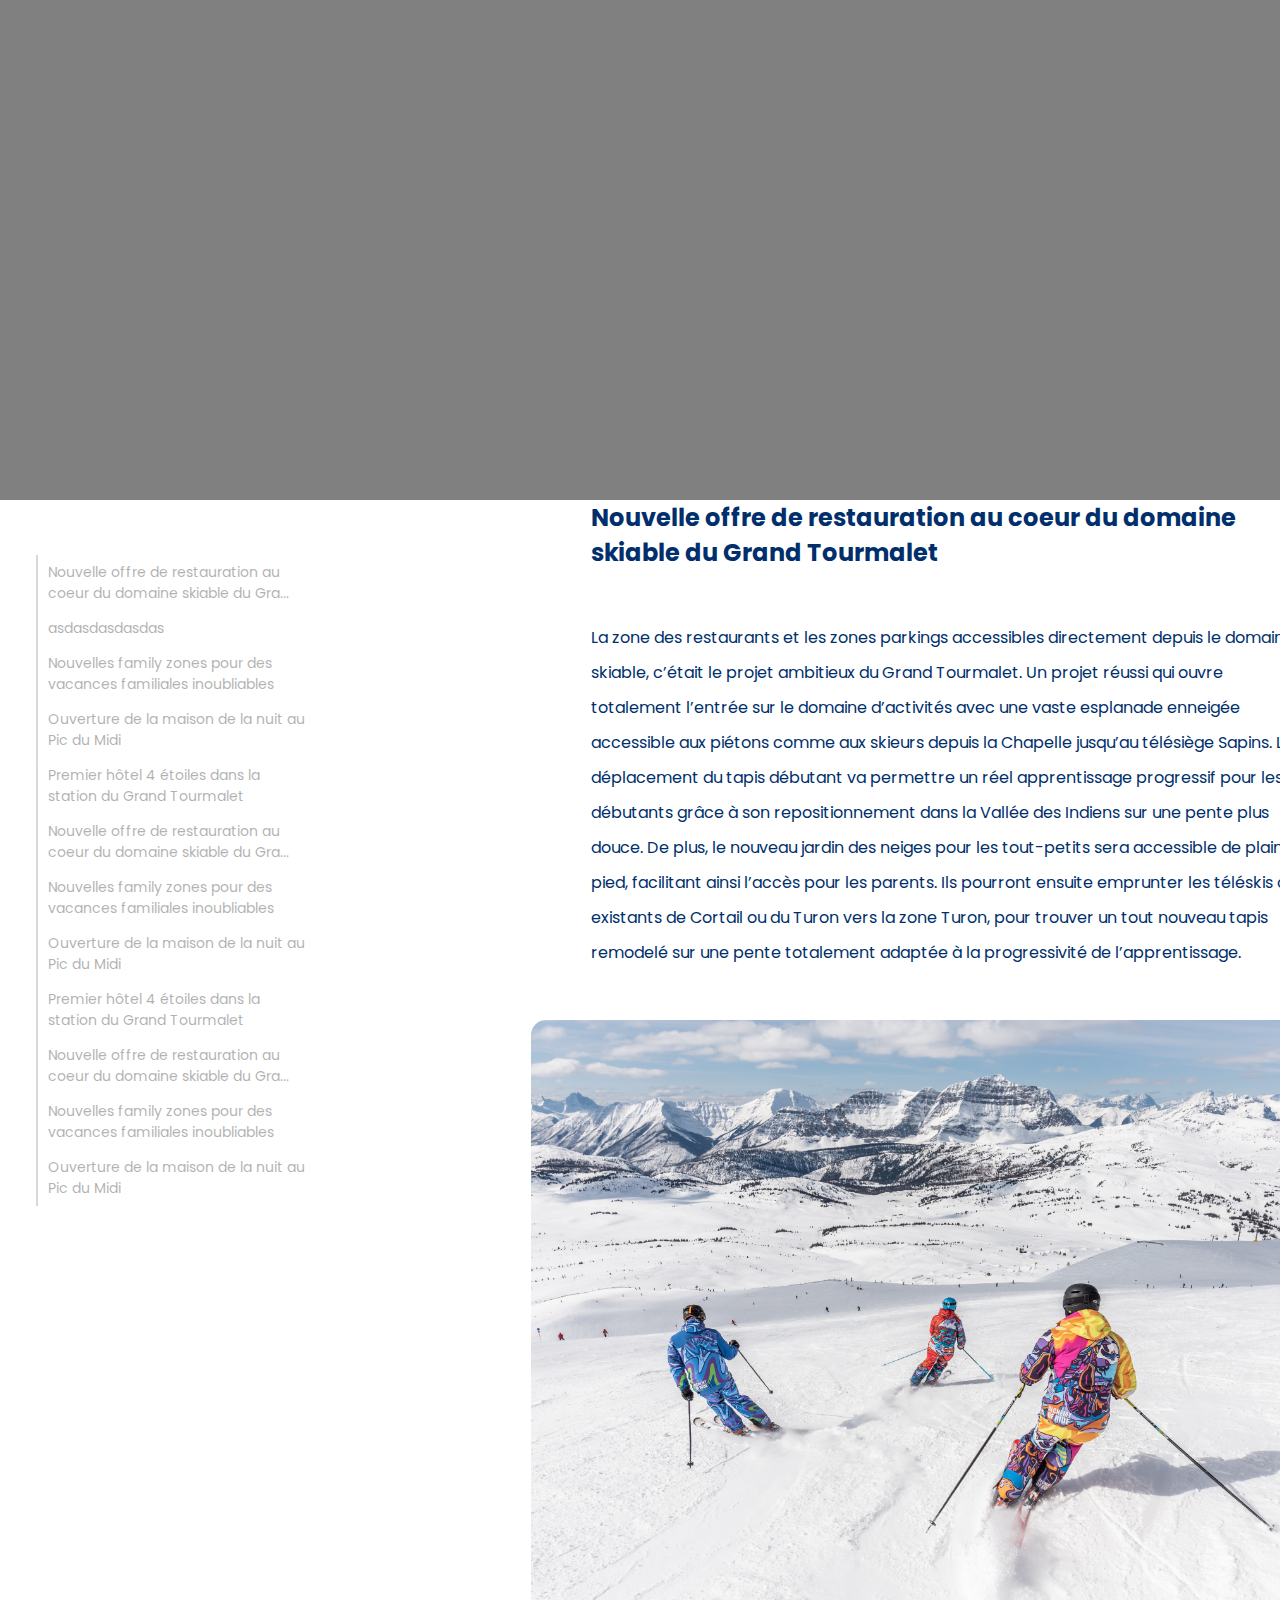
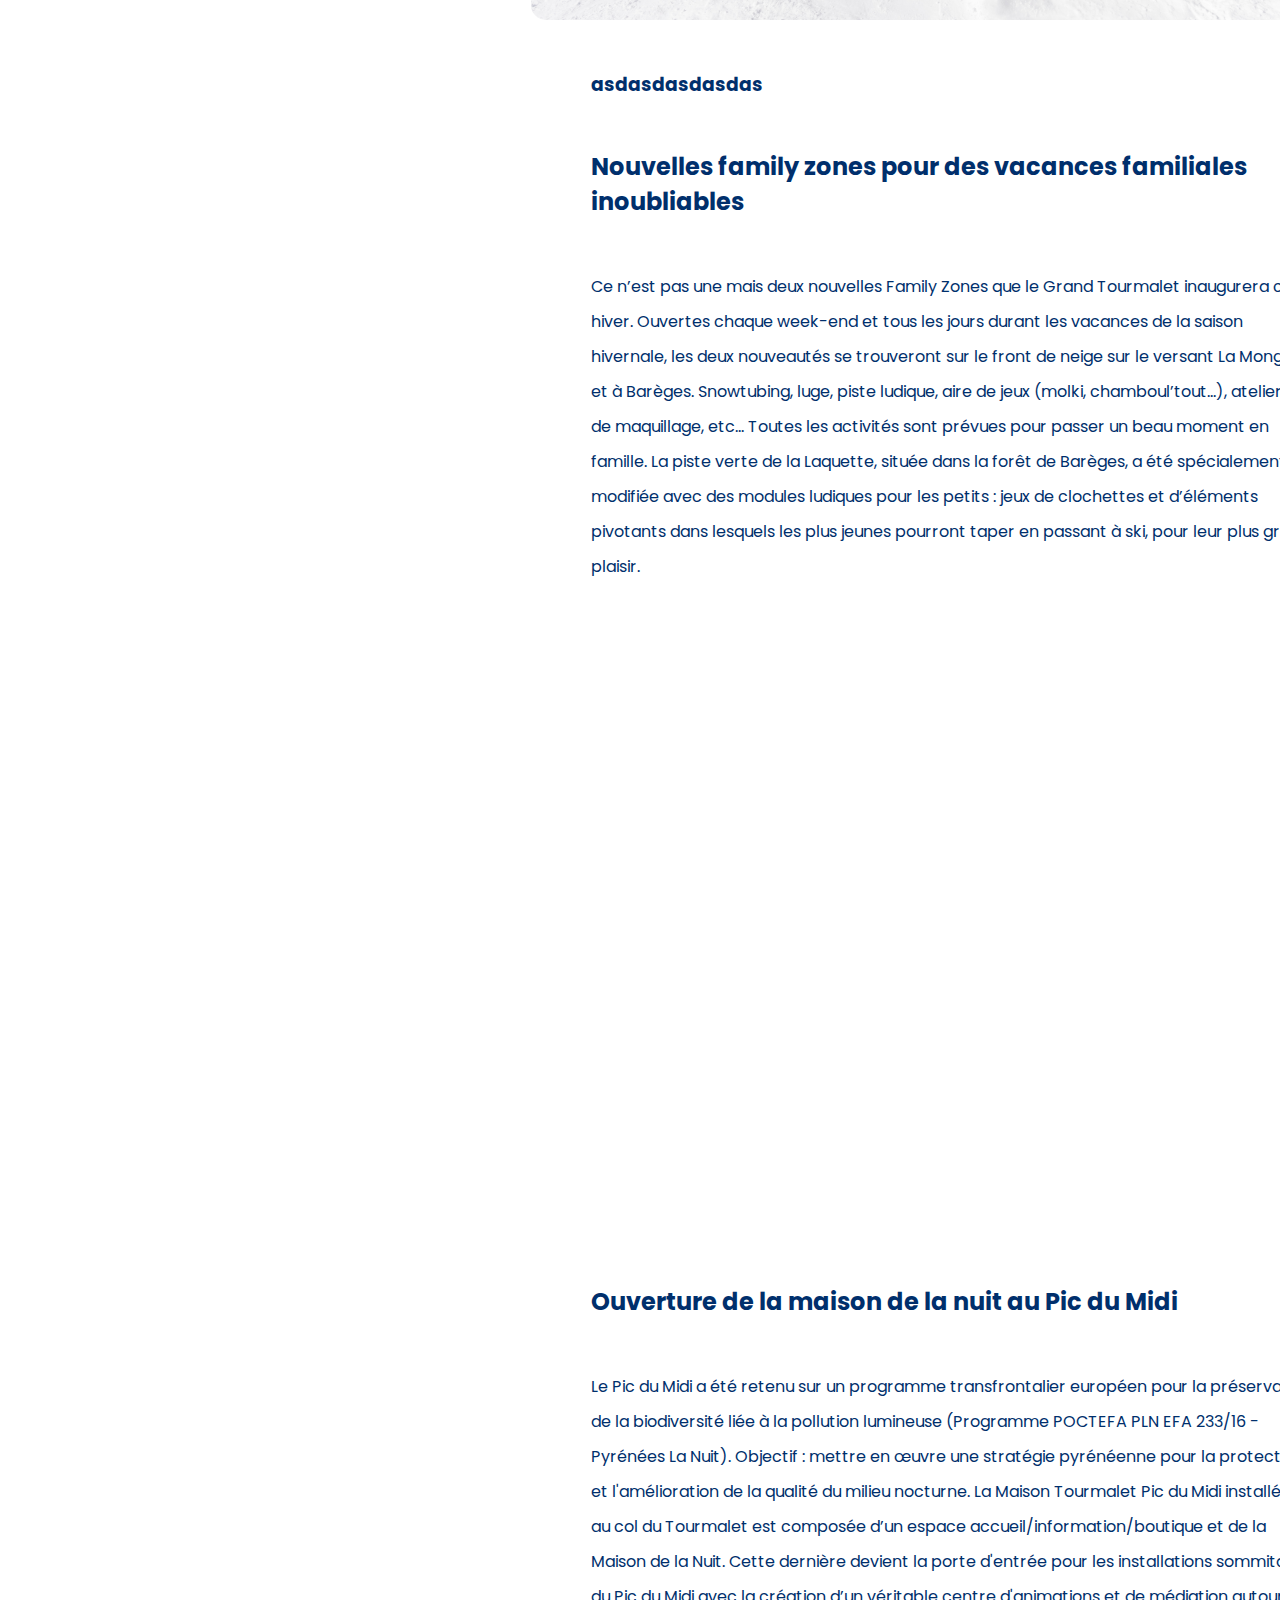
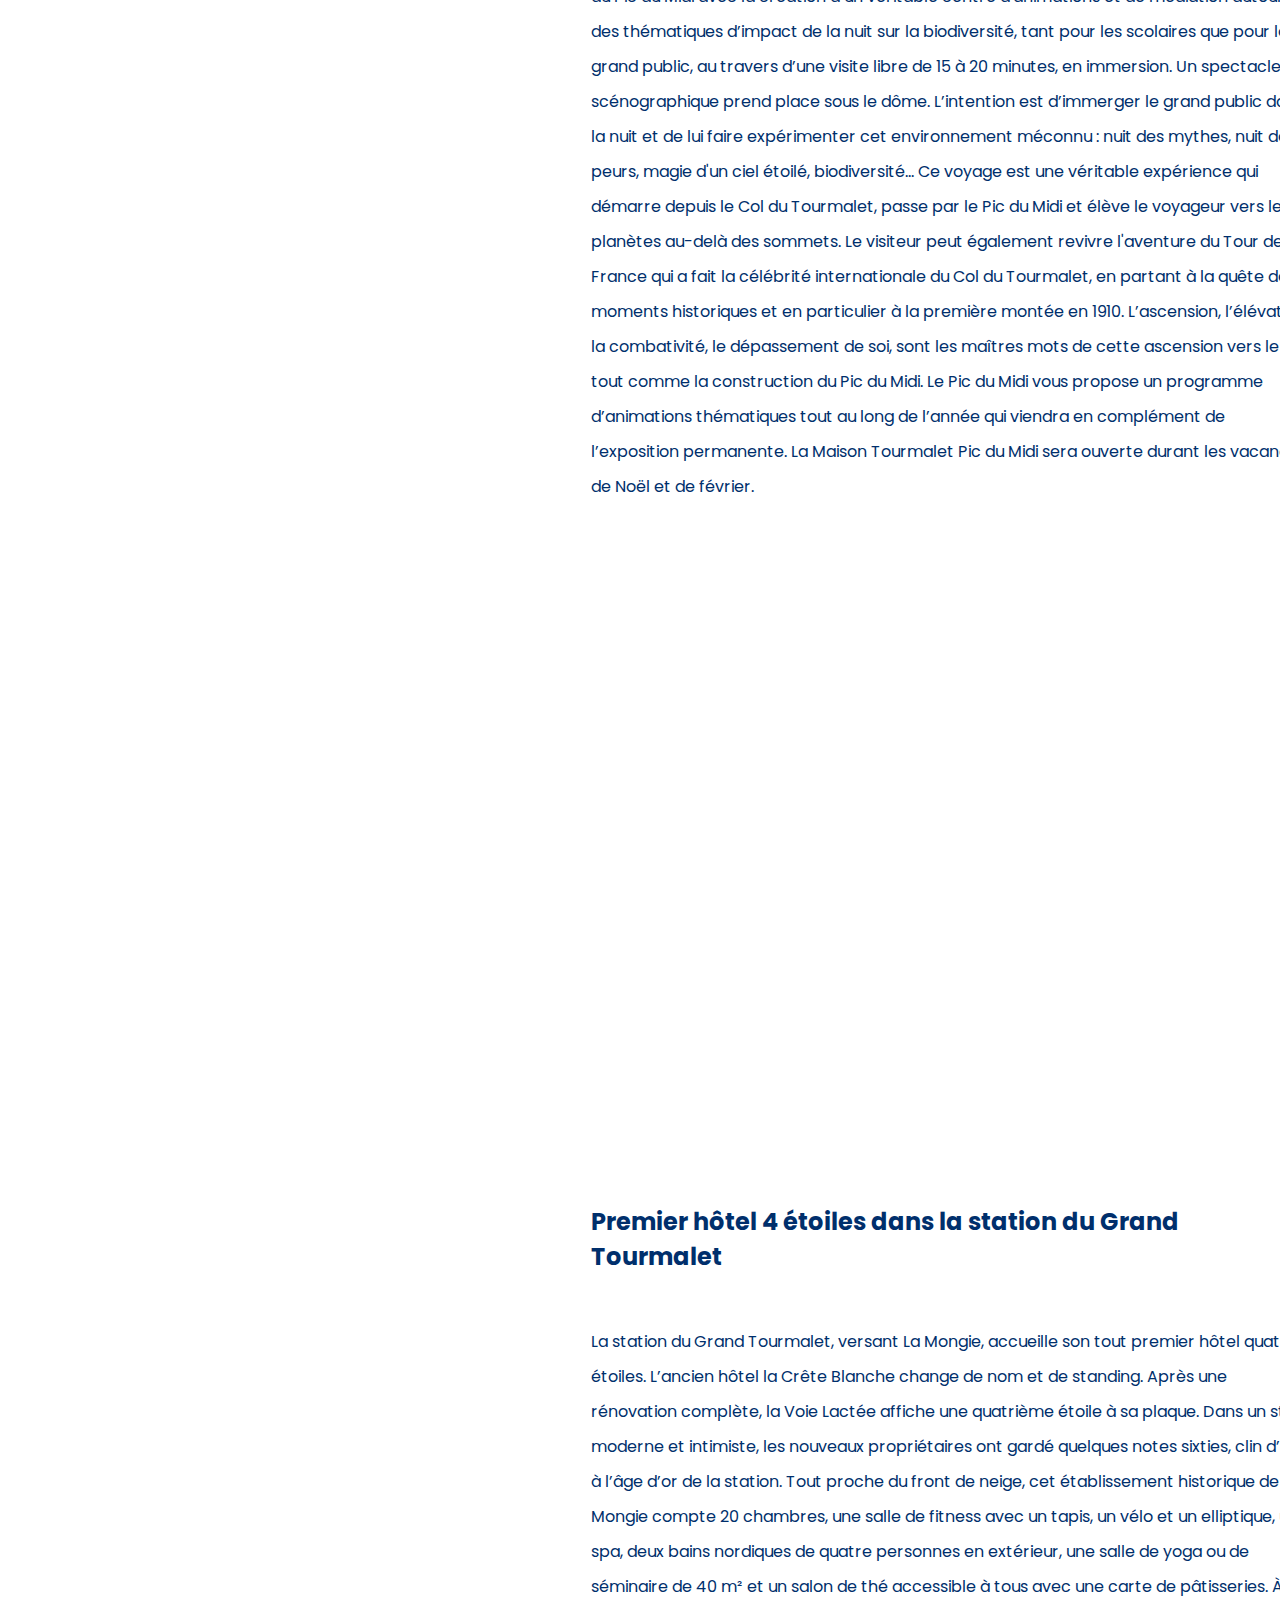
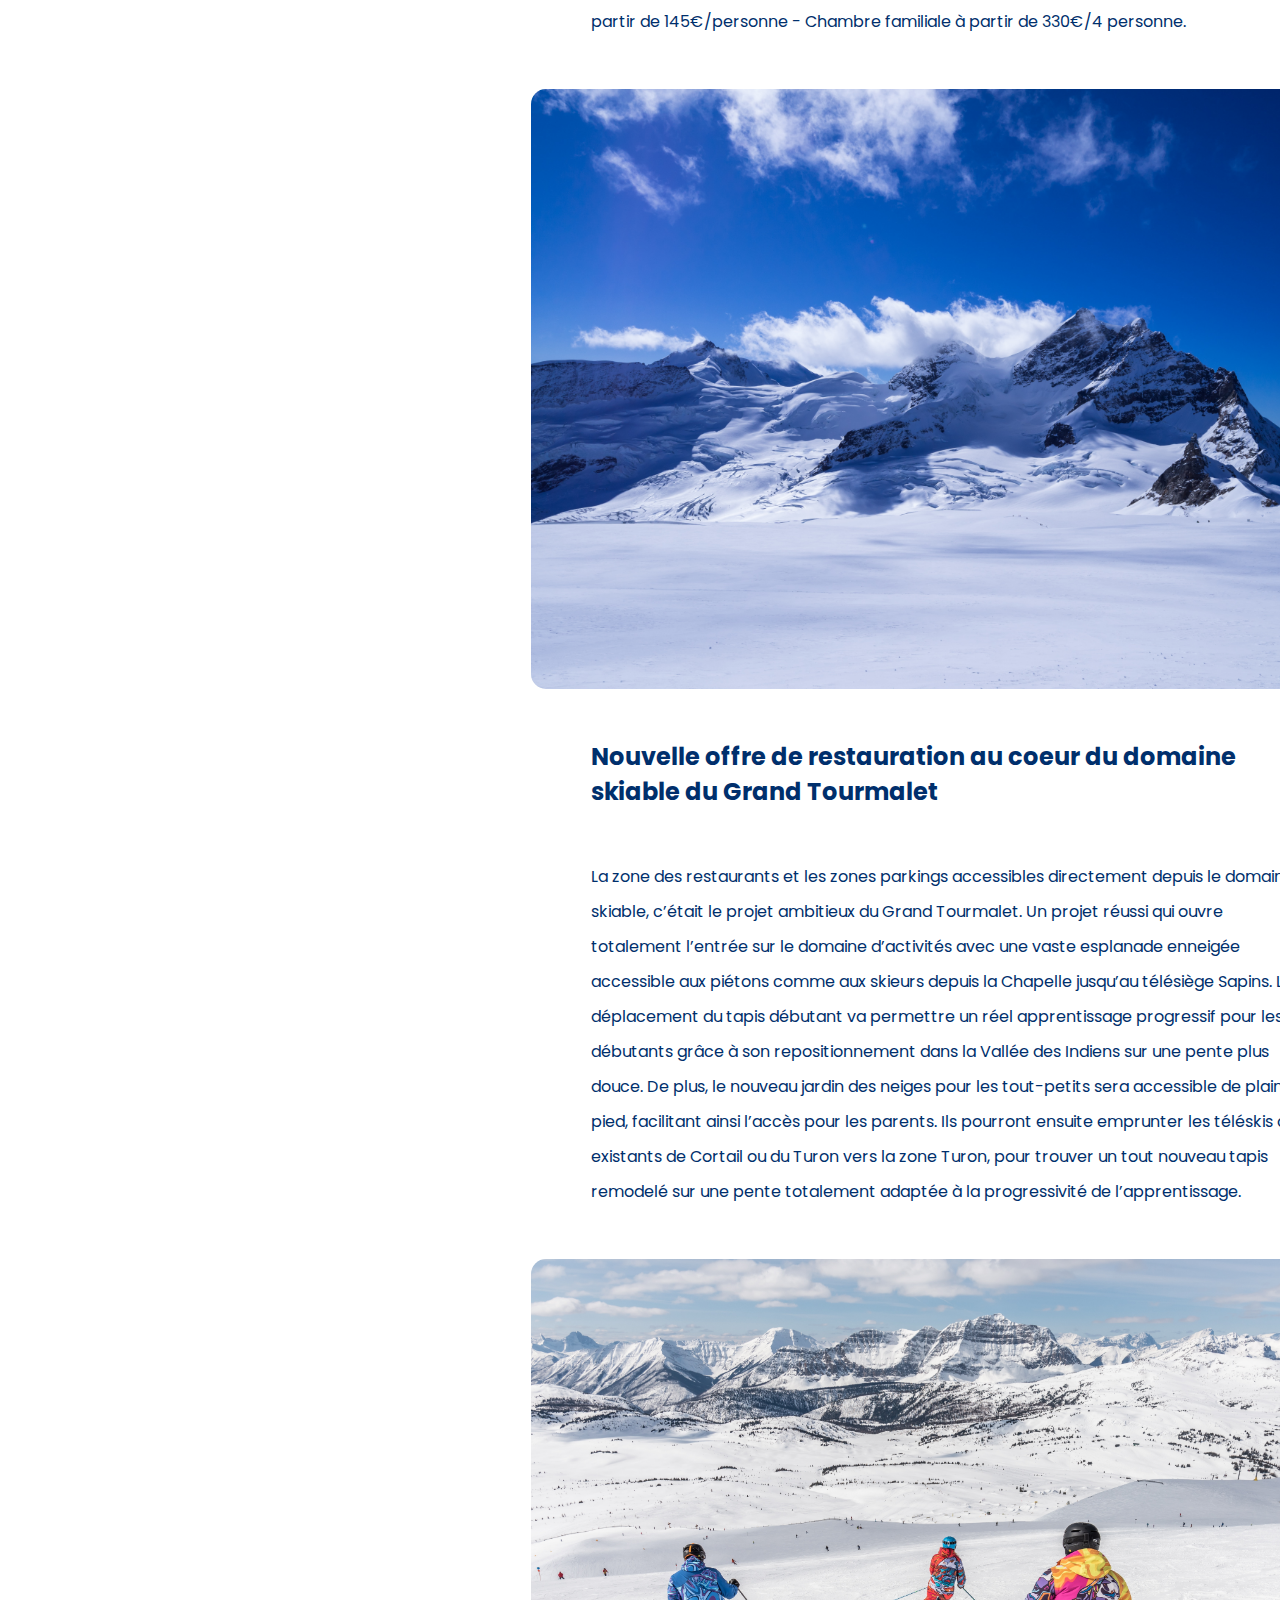
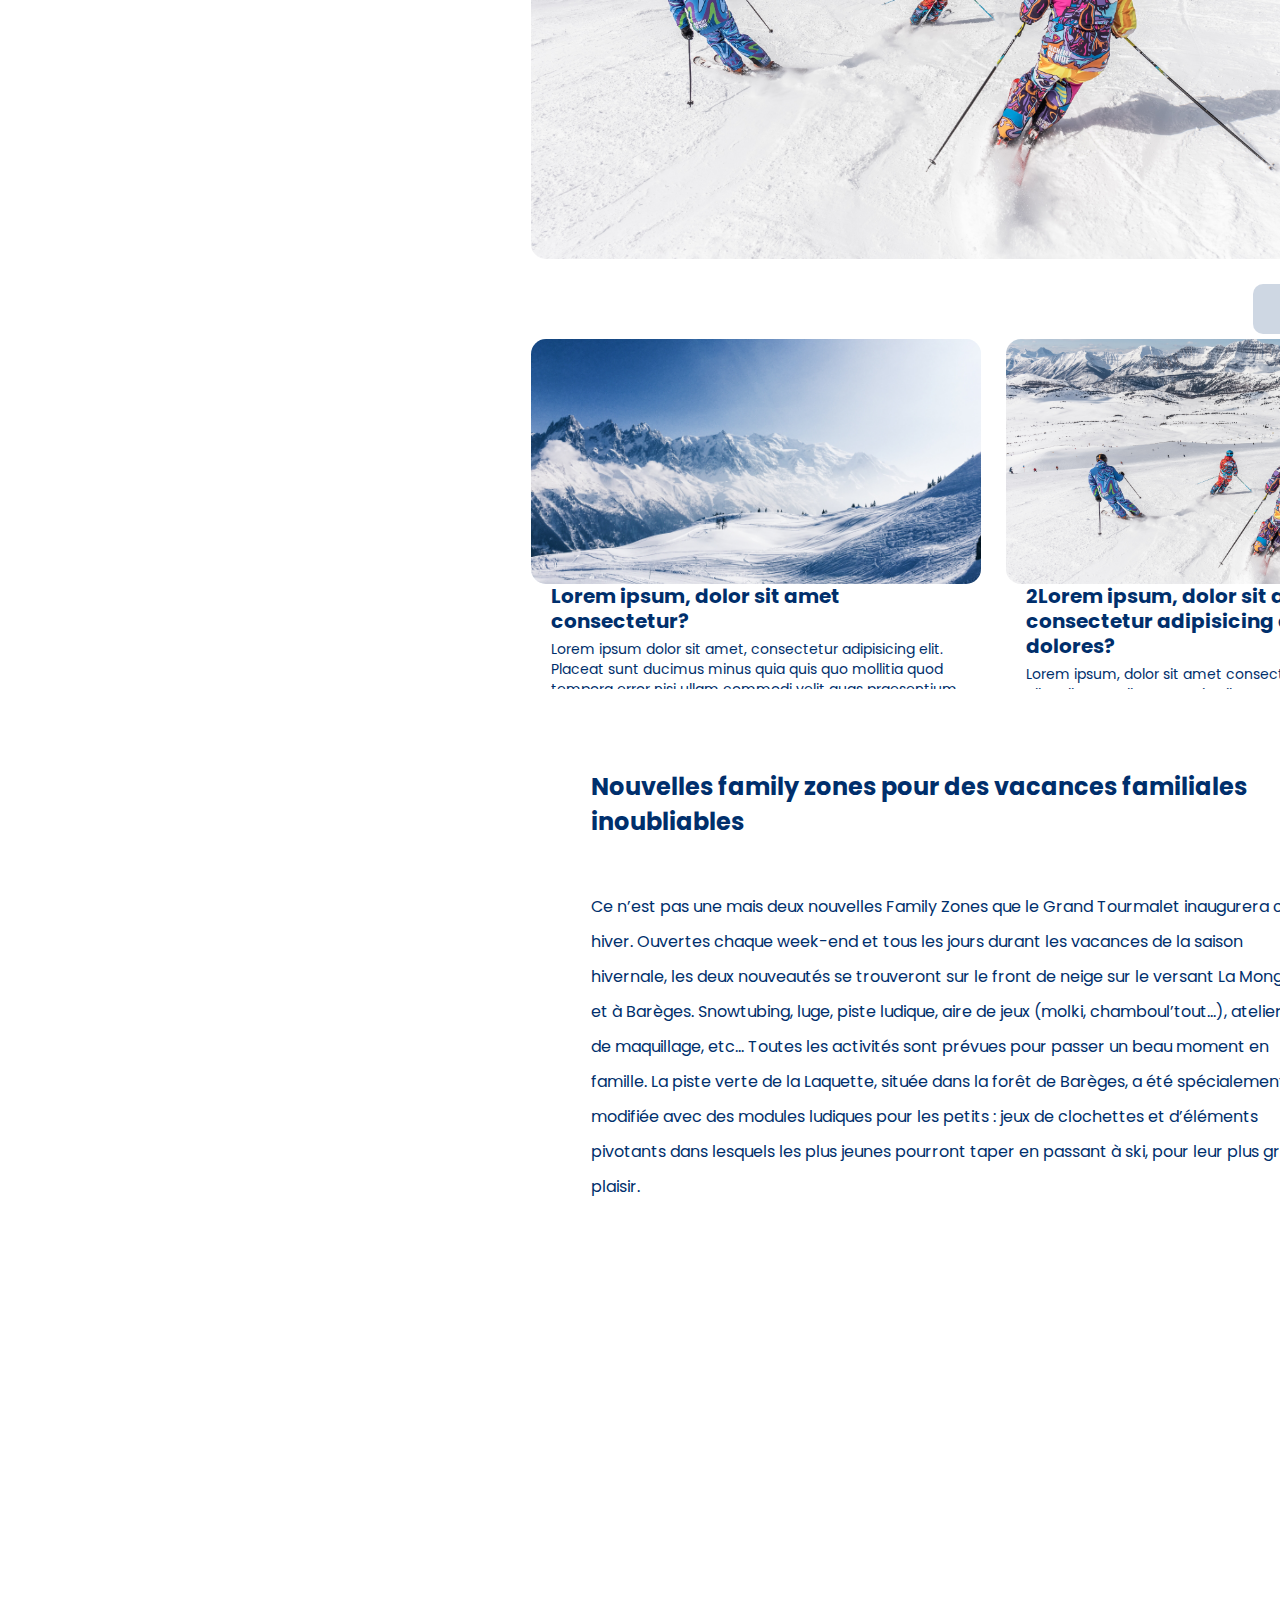
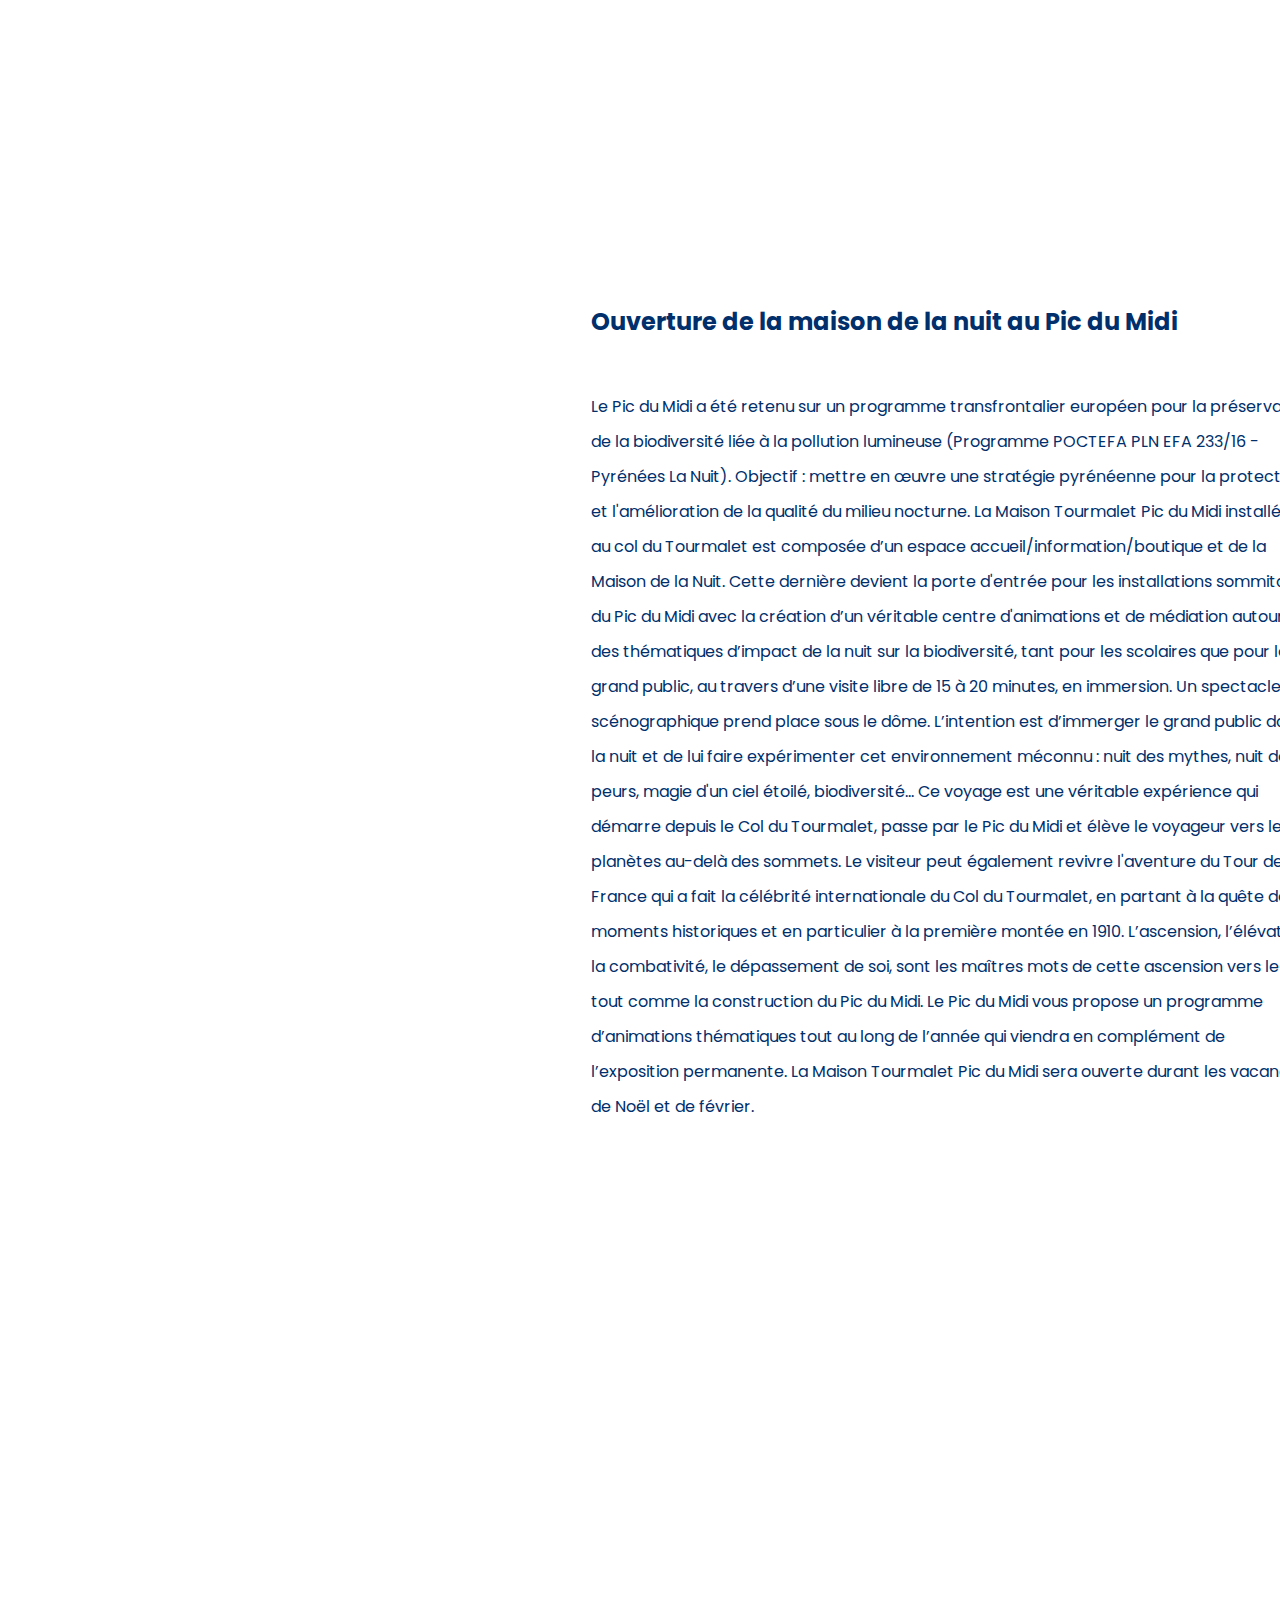
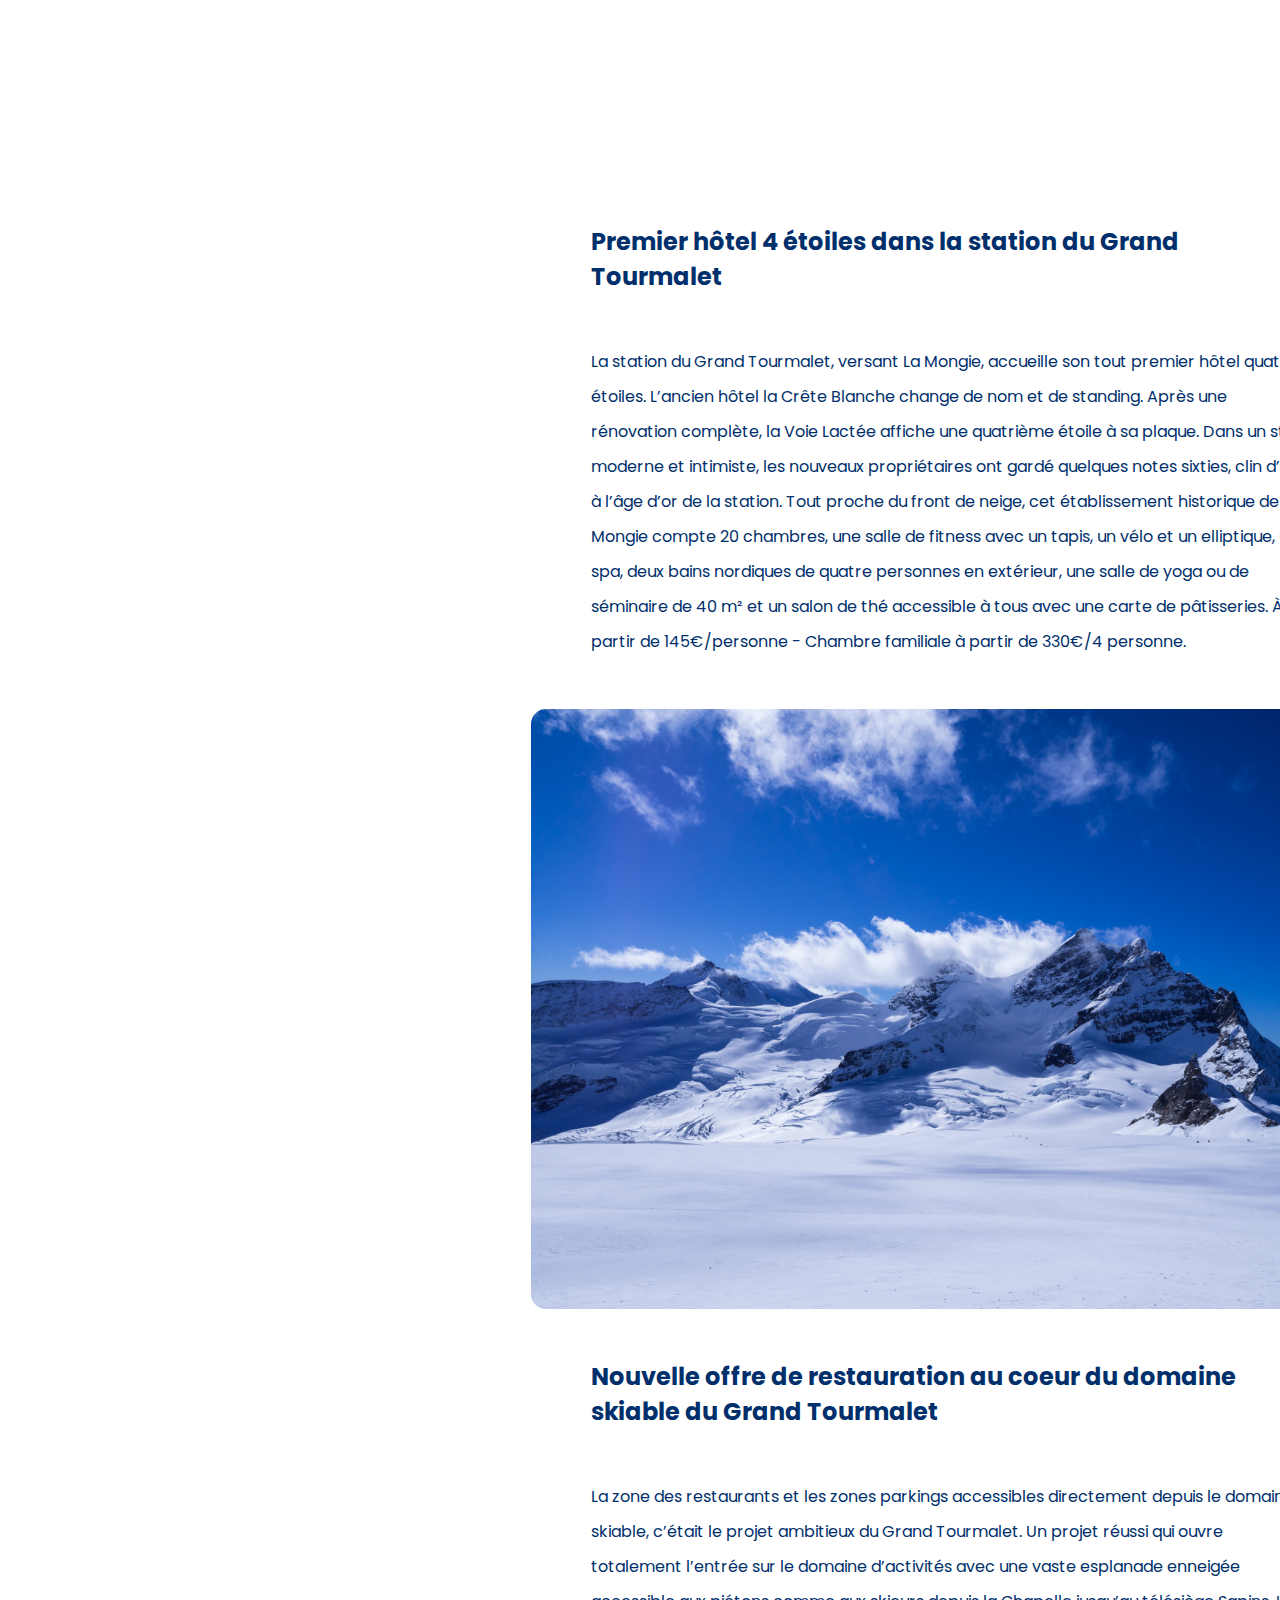
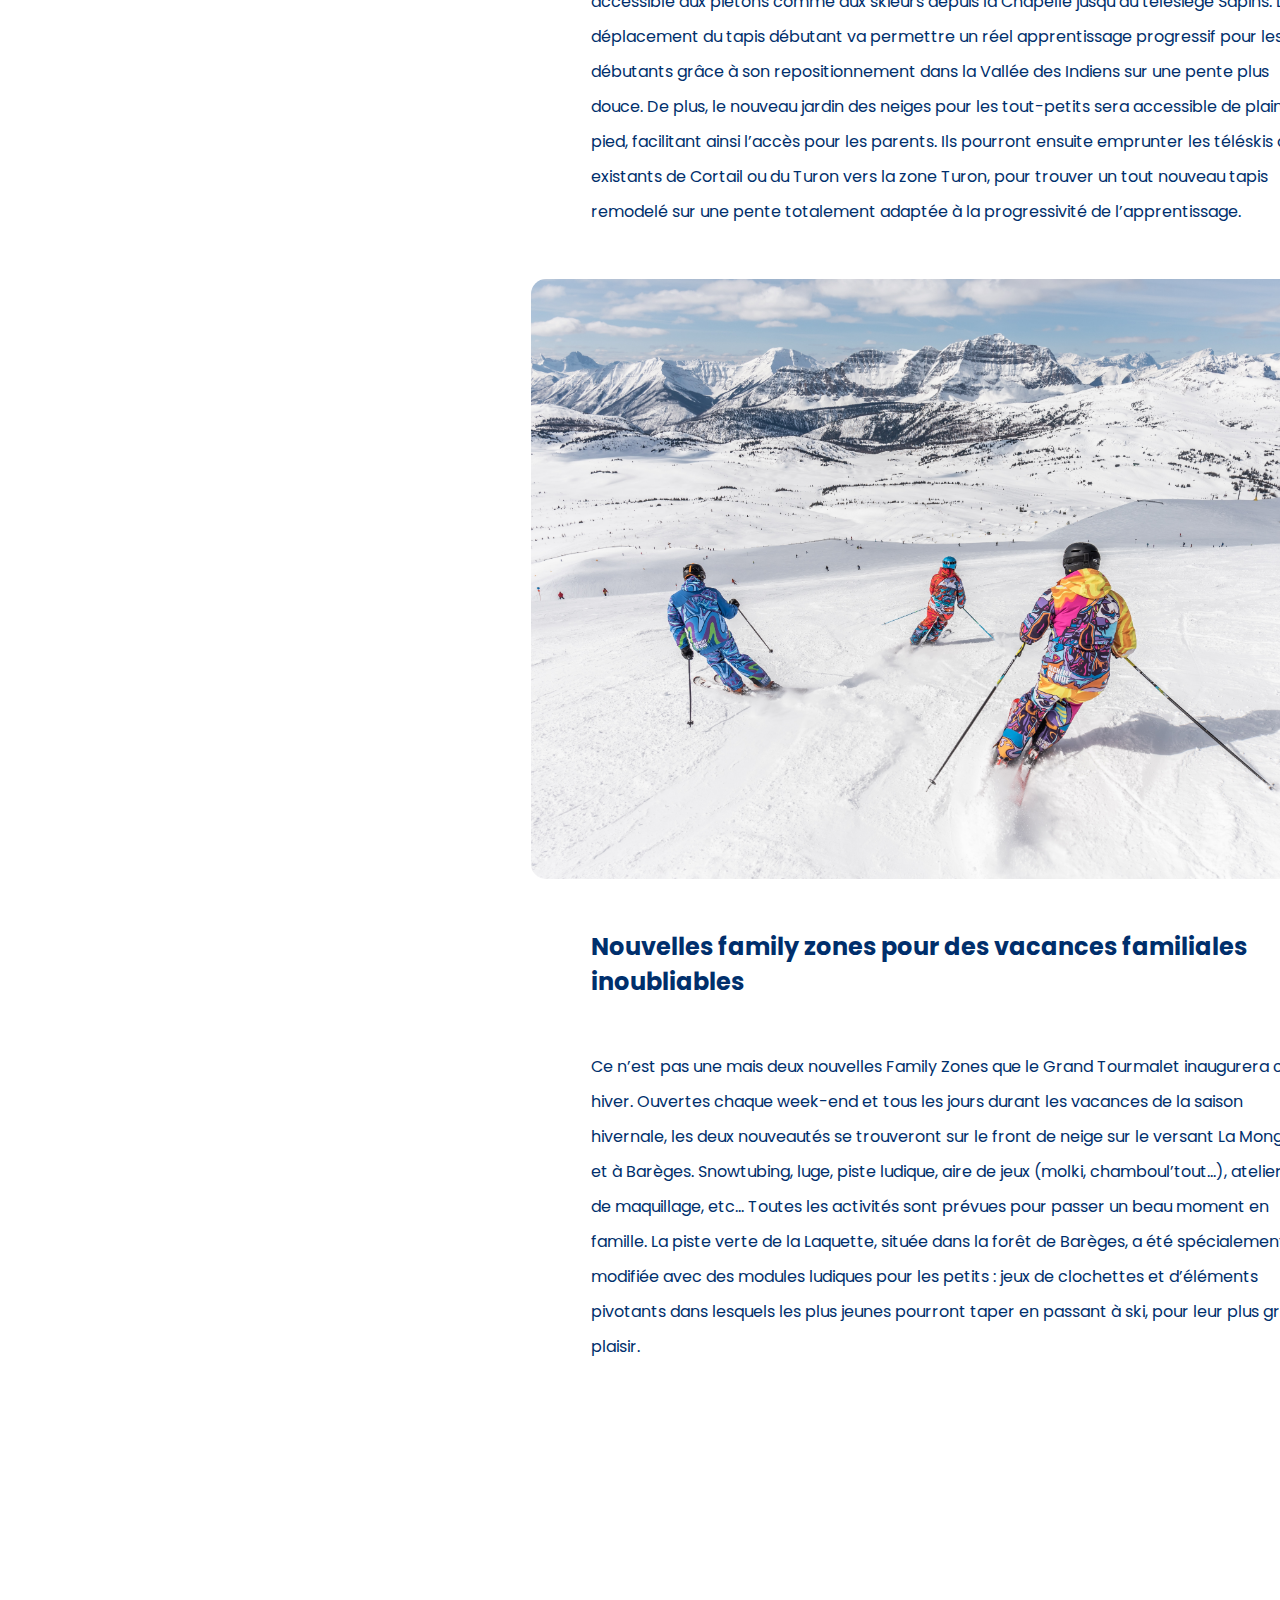
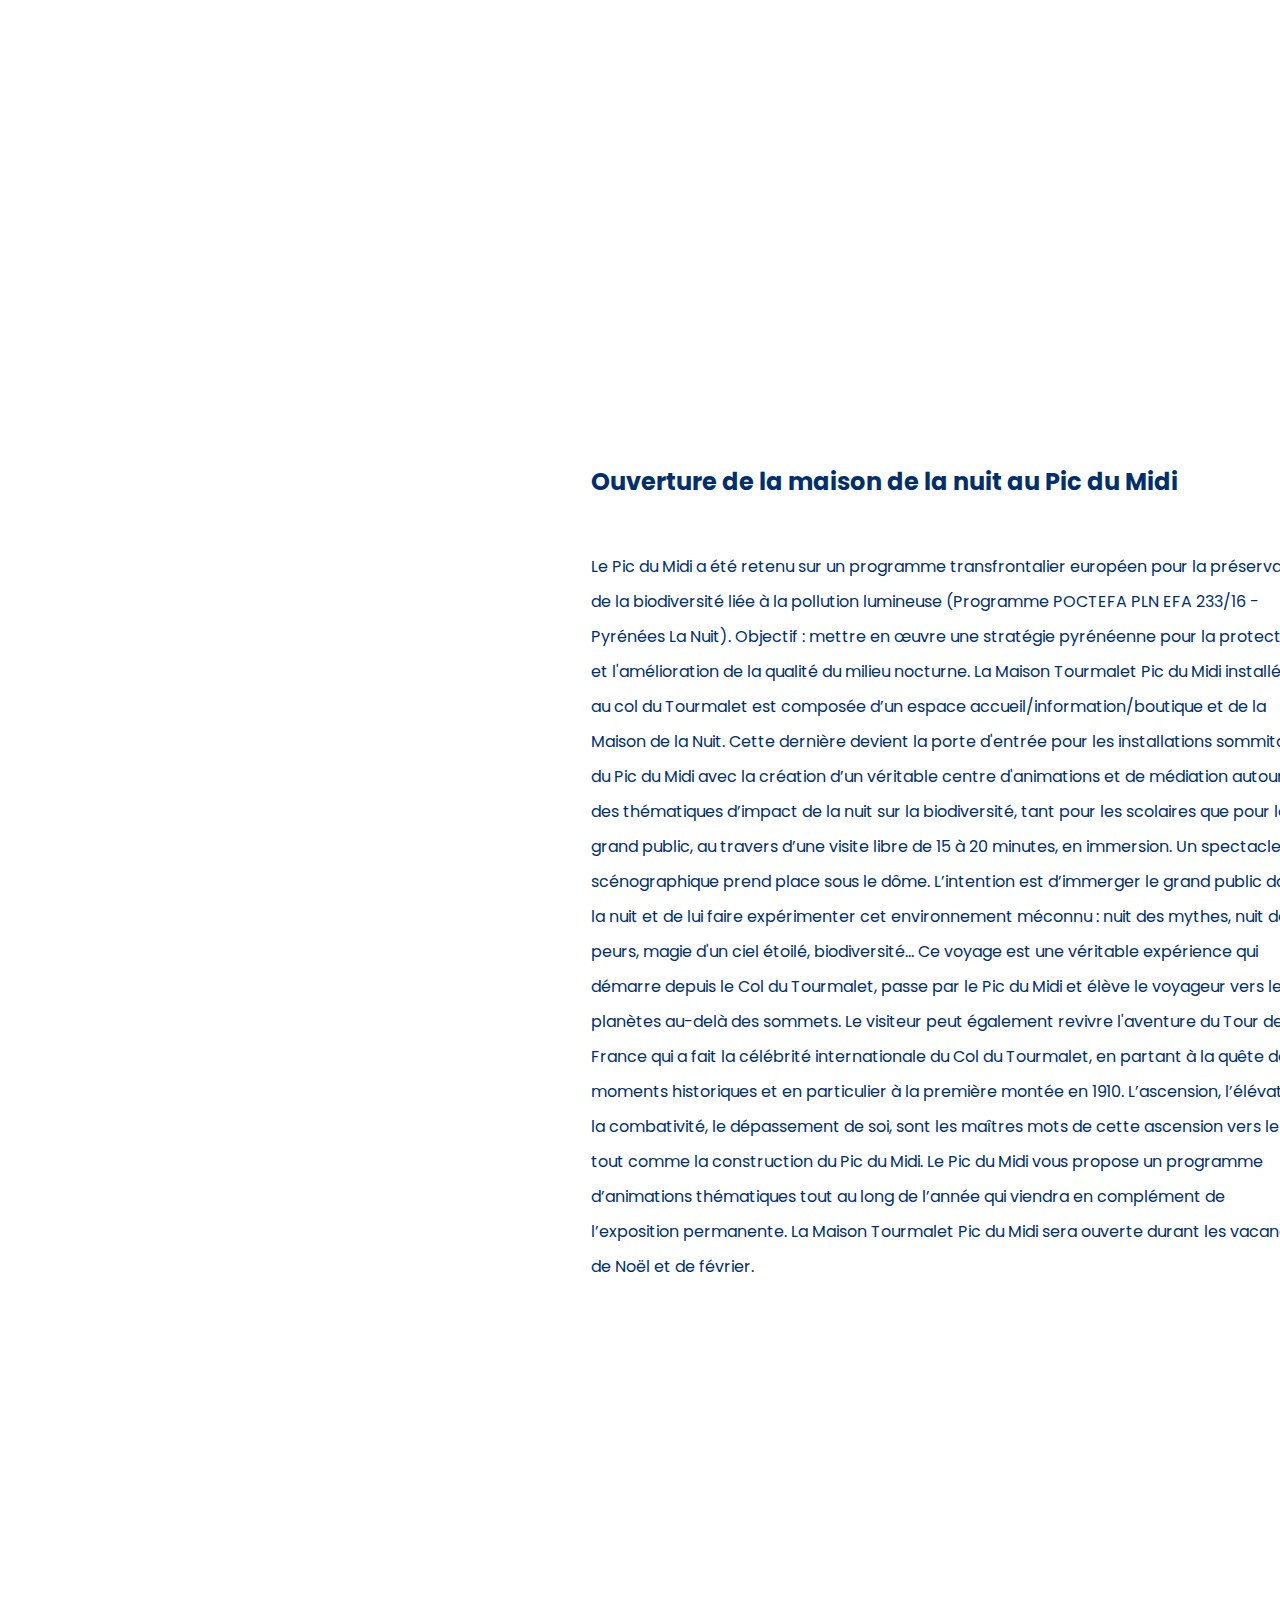
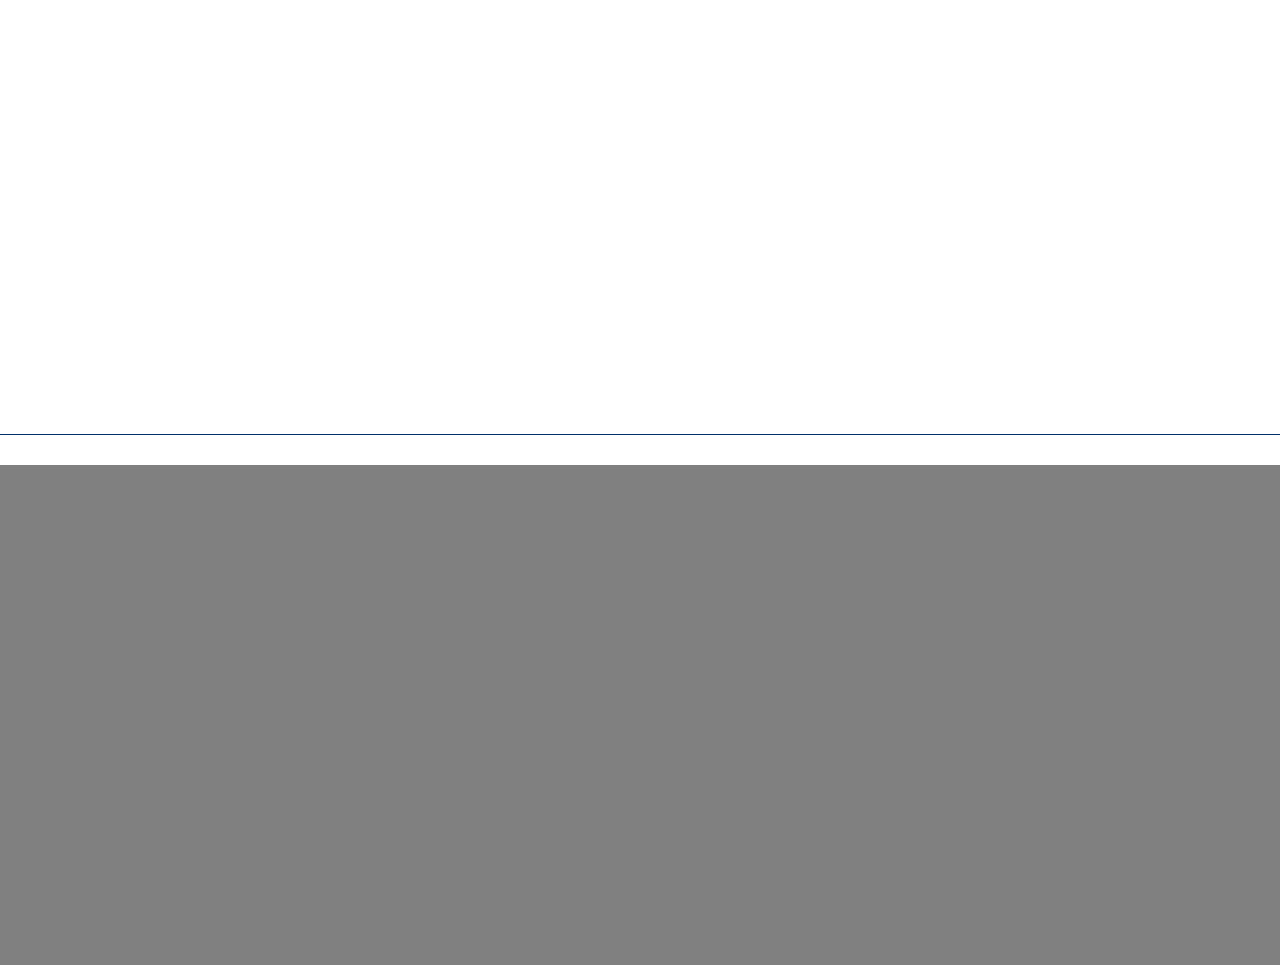
==== commit bcee13f0: "maj02/05" ====
--- a/index2.html
+++ b/index2.html
@@ -4,11 +4,16 @@
     <meta charset="UTF-8">
     <meta http-equiv="X-UA-Compatible" content="IE=edge">
     <meta name="viewport" content="width=device-width, initial-scale=1.0">
+    <script type="module" src="https://unpkg.com/ionicons@7.1.0/dist/ionicons/ionicons.esm.js"></script>
+<script nomodule src="https://unpkg.com/ionicons@7.1.0/dist/ionicons/ionicons.js"></script>
     <link rel="stylesheet" href="style2.css">
     <title>Document</title>
 </head>
 <body>
     <header></header>
+    <div class="scrollbar-cont">
+        <div id="scrollbar"></div>
+    </div>
     <section id="npy-blog">
         <aside>
             <ul id="anchor">
@@ -19,7 +24,7 @@
             <p>La zone des restaurants et les zones parkings accessibles directement depuis le domaine skiable, c’était le projet ambitieux du Grand Tourmalet. Un projet réussi qui ouvre totalement l’entrée sur le domaine d’activités avec une vaste esplanade enneigée accessible aux piétons comme aux skieurs depuis la Chapelle jusqu’au télésiège Sapins. Le déplacement du tapis débutant va permettre un réel apprentissage progressif pour les débutants grâce à son repositionnement dans la Vallée des Indiens sur une pente plus douce. De plus, le nouveau jardin des neiges pour les tout-petits sera accessible de plain-pied, facilitant ainsi l’accès pour les parents. Ils pourront ensuite emprunter les téléskis déjà existants de Cortail ou du Turon vers la zone Turon, pour trouver un tout nouveau tapis remodelé sur une pente totalement adaptée à la progressivité de l’apprentissage.</p>
             <div class="img-cont">
                 <img src="/res/1.jpg" alt="">
-            </div>
+            </div>              
             <h3 id="bjsdfb">asdasdasdasdas</h3>
             <h2 id="cjsdfc">Nouvelles family zones pour des vacances familiales inoubliables</h2>
             <p>Ce n’est pas une mais deux nouvelles Family Zones que le Grand Tourmalet inaugurera cet hiver. Ouvertes chaque week-end et tous les jours durant les vacances de la saison hivernale, les deux nouveautés se trouveront sur le front de neige sur le versant La Mongie et à Barèges. Snowtubing, luge, piste ludique, aire de jeux (molki, chamboul’tout…), ateliers de maquillage, etc… Toutes les activités sont prévues pour passer un beau moment en famille. La piste verte de la Laquette, située dans la forêt de Barèges, a été spécialement modifiée avec des modules ludiques pour les petits : jeux de clochettes et d’éléments pivotants dans lesquels les plus jeunes pourront taper en passant à ski, pour leur plus grand plaisir.</p>
@@ -41,7 +46,54 @@
             <div class="img-cont">
                 <img src="/res/1.jpg" alt="">
             </div>
-            <h3 id="bjasjsdfdb">asdasdasdasdas</h3>
+            <div class="carousel-container">
+                <div class="carousel">
+                    <!-- first -->
+                    <a href="https://google.com" class="card">
+                        <div class="card-img">
+                            <img src="res/6.jpg" alt="">
+                        </div>
+                        <div class="card-desc">
+                            <h4>Lorem ipsum, dolor sit amet consectetur?</h4>
+                            <p>Lorem ipsum dolor sit amet, consectetur adipisicing elit. Placeat sunt ducimus minus quia quis quo mollitia quod tempora error nisi ullam commodi velit quas praesentium ipsum obcaecati suscipit, quasi quos culpa, veritatis saepe aut sequi voluptatem nam. Cumque quia neque tenetur aperiam odio consequuntur similique porro, minima illo. Modi, vel.</p>
+                        </div>
+                    </a>
+                    <!-- second -->
+                    <div class="card">
+                        <div class="card-img">
+                        <img src="res/1.jpg" alt="">
+                        </div>
+                        <div class="card-desc">
+                        <h4>2Lorem ipsum, dolor sit amet consectetur adipisicing elit. Ad, dolores?</h4>
+                        <p>Lorem ipsum, dolor sit amet consectetur adipisicing elit.Odio expedita necessitatibus quo. Eaque.</p>
+                        </div>
+                    </div>
+                    <!-- third -->
+                    <div class="card">
+                        <div class="card-img">
+                        <img src="res/2.jpg" alt="">
+                        </div>
+                        <div class="card-desc">
+                        <h4>3Lorem ipsum, dolor sit amet consectetur adipisicing elit. Ad, dolores?</h4>
+                        <p>Lorem ipsum dolor sit amet.</p>
+                        </div>
+                    </div>
+                    <!-- fourth -->
+                    <div class="card">
+                        <div class="card-img">
+                        <img src="res/3.jpg" alt="">
+                        </div>
+                        <div class="card-desc">
+                        <h4>4Lorem ipsum, dolor sit amet consectetur adipisicing elit. Ad, dolores?</h4>
+                        <p>Lorem ipsum dolor sit amet.</p>
+                        </div>
+                    </div>
+                </div>
+                <div class="controls">
+                    <ion-icon name="chevron-back" class="left"></ion-icon>
+                    <ion-icon name="chevron-forward" class="right"></ion-icon>
+                </div>
+              </div>
             <h2 id="ccjsdfkas">Nouvelles family zones pour des vacances familiales inoubliables</h2>
             <p>Ce n’est pas une mais deux nouvelles Family Zones que le Grand Tourmalet inaugurera cet hiver. Ouvertes chaque week-end et tous les jours durant les vacances de la saison hivernale, les deux nouveautés se trouveront sur le front de neige sur le versant La Mongie et à Barèges. Snowtubing, luge, piste ludique, aire de jeux (molki, chamboul’tout…), ateliers de maquillage, etc… Toutes les activités sont prévues pour passer un beau moment en famille. La piste verte de la Laquette, située dans la forêt de Barèges, a été spécialement modifiée avec des modules ludiques pour les petits : jeux de clochettes et d’éléments pivotants dans lesquels les plus jeunes pourront taper en passant à ski, pour leur plus grand plaisir.</p>
             <div class="img-cont">
@@ -62,7 +114,6 @@
             <div class="img-cont">
                 <img src="/res/1.jpg" alt="">
             </div>
-            <h3 id="asdazhaxcbb">asdasdasdasdas</h3>
             <h2 id="jacjafc">Nouvelles family zones pour des vacances familiales inoubliables</h2>
             <p>Ce n’est pas une mais deux nouvelles Family Zones que le Grand Tourmalet inaugurera cet hiver. Ouvertes chaque week-end et tous les jours durant les vacances de la saison hivernale, les deux nouveautés se trouveront sur le front de neige sur le versant La Mongie et à Barèges. Snowtubing, luge, piste ludique, aire de jeux (molki, chamboul’tout…), ateliers de maquillage, etc… Toutes les activités sont prévues pour passer un beau moment en famille. La piste verte de la Laquette, située dans la forêt de Barèges, a été spécialement modifiée avec des modules ludiques pour les petits : jeux de clochettes et d’éléments pivotants dans lesquels les plus jeunes pourront taper en passant à ski, pour leur plus grand plaisir.</p>
             <div class="img-cont">
@@ -72,53 +123,6 @@
             <p>Le Pic du Midi a été retenu sur un programme transfrontalier européen pour la préservation de la biodiversité liée à la pollution lumineuse (Programme POCTEFA PLN EFA 233/16 - Pyrénées La Nuit). Objectif : mettre en œuvre une stratégie pyrénéenne pour la protection et l'amélioration de la qualité du milieu nocturne. La Maison Tourmalet Pic du Midi installée au col du Tourmalet est composée d’un espace accueil/information/boutique et de la Maison de la Nuit. Cette dernière devient la porte d'entrée pour les installations sommitales du Pic du Midi avec la création d’un véritable centre d'animations et de médiation autour des thématiques d’impact de la nuit sur la biodiversité, tant pour les scolaires que pour le grand public, au travers d’une visite libre de 15 à 20 minutes, en immersion. Un spectacle scénographique prend place sous le dôme. L’intention est d’immerger le grand public dans la nuit et de lui faire expérimenter cet environnement méconnu : nuit des mythes, nuit des peurs, magie d'un ciel étoilé, biodiversité… Ce voyage est une véritable expérience qui démarre depuis le Col du Tourmalet, passe par le Pic du Midi et élève le voyageur vers les planètes au-delà des sommets. Le visiteur peut également revivre l'aventure du Tour de France qui a fait la célébrité internationale du Col du Tourmalet, en partant à la quête des moments historiques et en particulier à la première montée en 1910. L’ascension, l’élévation, la combativité, le dépassement de soi, sont les maîtres mots de cette ascension vers le Col tout comme la construction du Pic du Midi. Le Pic du Midi vous propose un programme d’animations thématiques tout au long de l’année qui viendra en complément de l’exposition permanente. La Maison Tourmalet Pic du Midi sera ouverte durant les vacances de Noël et de février.</p>
             <div class="img-cont">
                 <img src="/res/3.jpg" alt="">
-            </div>
-            <h2 id="fjas345df">Premier hôtel 4 étoiles dans la station du Grand Tourmalet</h2>
-            <p>La station du Grand Tourmalet, versant La Mongie, accueille son tout premier hôtel quatre étoiles. L’ancien hôtel la Crête Blanche change de nom et de standing. Après une rénovation complète, la Voie Lactée affiche une quatrième étoile à sa plaque. Dans un style moderne et intimiste, les nouveaux propriétaires ont gardé quelques notes sixties, clin d’œil à l’âge d’or de la station. Tout proche du front de neige, cet établissement historique de La Mongie compte 20 chambres, une salle de fitness avec un tapis, un vélo et un elliptique, un spa, deux bains nordiques de quatre personnes en extérieur, une salle de yoga ou de séminaire de 40 m² et un salon de thé accessible à tous avec une carte de pâtisseries. À partir de 145€/personne - Chambre familiale à partir de 330€/4 personne.</p>
-            <div class="img-cont">
-                <img src="/res/4.jpg" alt="">
-            </div>
-            <h2 id="aasjasdda">Nouvelle offre de restauration au coeur du domaine skiable du Grand Tourmalet</h2>
-            <p>La zone des restaurants et les zones parkings accessibles directement depuis le domaine skiable, c’était le projet ambitieux du Grand Tourmalet. Un projet réussi qui ouvre totalement l’entrée sur le domaine d’activités avec une vaste esplanade enneigée accessible aux piétons comme aux skieurs depuis la Chapelle jusqu’au télésiège Sapins. Le déplacement du tapis débutant va permettre un réel apprentissage progressif pour les débutants grâce à son repositionnement dans la Vallée des Indiens sur une pente plus douce. De plus, le nouveau jardin des neiges pour les tout-petits sera accessible de plain-pied, facilitant ainsi l’accès pour les parents. Ils pourront ensuite emprunter les téléskis déjà existants de Cortail ou du Turon vers la zone Turon, pour trouver un tout nouveau tapis remodelé sur une pente totalement adaptée à la progressivité de l’apprentissage.</p>
-            <div class="img-cont">
-                <img src="/res/1.jpg" alt="">
-            </div>
-            <h3 id="baszxchdb">asdasdasdasdas</h3>
-            <h2 id="cdhadsjc">Nouvelles family zones pour des vacances familiales inoubliables</h2>
-            <p>Ce n’est pas une mais deux nouvelles Family Zones que le Grand Tourmalet inaugurera cet hiver. Ouvertes chaque week-end et tous les jours durant les vacances de la saison hivernale, les deux nouveautés se trouveront sur le front de neige sur le versant La Mongie et à Barèges. Snowtubing, luge, piste ludique, aire de jeux (molki, chamboul’tout…), ateliers de maquillage, etc… Toutes les activités sont prévues pour passer un beau moment en famille. La piste verte de la Laquette, située dans la forêt de Barèges, a été spécialement modifiée avec des modules ludiques pour les petits : jeux de clochettes et d’éléments pivotants dans lesquels les plus jeunes pourront taper en passant à ski, pour leur plus grand plaisir.</p>
-            <div class="img-cont">
-                <img src="/res/2.jpg" alt="">
-            </div>
-            <h2 id="djhasdd">Ouverture de la maison de la nuit au Pic du Midi</h2>
-            <p>Le Pic du Midi a été retenu sur un programme transfrontalier européen pour la préservation de la biodiversité liée à la pollution lumineuse (Programme POCTEFA PLN EFA 233/16 - Pyrénées La Nuit). Objectif : mettre en œuvre une stratégie pyrénéenne pour la protection et l'amélioration de la qualité du milieu nocturne. La Maison Tourmalet Pic du Midi installée au col du Tourmalet est composée d’un espace accueil/information/boutique et de la Maison de la Nuit. Cette dernière devient la porte d'entrée pour les installations sommitales du Pic du Midi avec la création d’un véritable centre d'animations et de médiation autour des thématiques d’impact de la nuit sur la biodiversité, tant pour les scolaires que pour le grand public, au travers d’une visite libre de 15 à 20 minutes, en immersion. Un spectacle scénographique prend place sous le dôme. L’intention est d’immerger le grand public dans la nuit et de lui faire expérimenter cet environnement méconnu : nuit des mythes, nuit des peurs, magie d'un ciel étoilé, biodiversité… Ce voyage est une véritable expérience qui démarre depuis le Col du Tourmalet, passe par le Pic du Midi et élève le voyageur vers les planètes au-delà des sommets. Le visiteur peut également revivre l'aventure du Tour de France qui a fait la célébrité internationale du Col du Tourmalet, en partant à la quête des moments historiques et en particulier à la première montée en 1910. L’ascension, l’élévation, la combativité, le dépassement de soi, sont les maîtres mots de cette ascension vers le Col tout comme la construction du Pic du Midi. Le Pic du Midi vous propose un programme d’animations thématiques tout au long de l’année qui viendra en complément de l’exposition permanente. La Maison Tourmalet Pic du Midi sera ouverte durant les vacances de Noël et de février.</p>
-            <div class="img-cont">
-                <img src="/res/3.jpg" alt="">
-            </div>
-            <h2 id="fxhaf">Premier hôtel 4 étoiles dans la station du Grand Tourmalet</h2>
-            <p>La station du Grand Tourmalet, versant La Mongie, accueille son tout premier hôtel quatre étoiles. L’ancien hôtel la Crête Blanche change de nom et de standing. Après une rénovation complète, la Voie Lactée affiche une quatrième étoile à sa plaque. Dans un style moderne et intimiste, les nouveaux propriétaires ont gardé quelques notes sixties, clin d’œil à l’âge d’or de la station. Tout proche du front de neige, cet établissement historique de La Mongie compte 20 chambres, une salle de fitness avec un tapis, un vélo et un elliptique, un spa, deux bains nordiques de quatre personnes en extérieur, une salle de yoga ou de séminaire de 40 m² et un salon de thé accessible à tous avec une carte de pâtisseries. À partir de 145€/personne - Chambre familiale à partir de 330€/4 personne.</p>
-            <div class="img-cont">
-                <img src="/res/4.jpg" alt="">
-            </div>
-            <h2 id="adfaa">Nouvelle offre de restauration au coeur du domaine skiable du Grand Tourmalet</h2>
-            <p>La zone des restaurants et les zones parkings accessibles directement depuis le domaine skiable, c’était le projet ambitieux du Grand Tourmalet. Un projet réussi qui ouvre totalement l’entrée sur le domaine d’activités avec une vaste esplanade enneigée accessible aux piétons comme aux skieurs depuis la Chapelle jusqu’au télésiège Sapins. Le déplacement du tapis débutant va permettre un réel apprentissage progressif pour les débutants grâce à son repositionnement dans la Vallée des Indiens sur une pente plus douce. De plus, le nouveau jardin des neiges pour les tout-petits sera accessible de plain-pied, facilitant ainsi l’accès pour les parents. Ils pourront ensuite emprunter les téléskis déjà existants de Cortail ou du Turon vers la zone Turon, pour trouver un tout nouveau tapis remodelé sur une pente totalement adaptée à la progressivité de l’apprentissage.</p>
-            <div class="img-cont">
-                <img src="/res/1.jpg" alt="">
-            </div>
-            <h3 id="bdob">asdasdasdasdas</h3>
-            <h2 id="ccc">Nouvelles family zones pour des vacances familiales inoubliables</h2>
-            <p>Ce n’est pas une mais deux nouvelles Family Zones que le Grand Tourmalet inaugurera cet hiver. Ouvertes chaque week-end et tous les jours durant les vacances de la saison hivernale, les deux nouveautés se trouveront sur le front de neige sur le versant La Mongie et à Barèges. Snowtubing, luge, piste ludique, aire de jeux (molki, chamboul’tout…), ateliers de maquillage, etc… Toutes les activités sont prévues pour passer un beau moment en famille. La piste verte de la Laquette, située dans la forêt de Barèges, a été spécialement modifiée avec des modules ludiques pour les petits : jeux de clochettes et d’éléments pivotants dans lesquels les plus jeunes pourront taper en passant à ski, pour leur plus grand plaisir.</p>
-            <div class="img-cont">
-                <img src="/res/2.jpg" alt="">
-            </div>
-            <h2 id="ddasds">Ouverture de la maison de la nuit au Pic du Midi</h2>
-            <p>Le Pic du Midi a été retenu sur un programme transfrontalier européen pour la préservation de la biodiversité liée à la pollution lumineuse (Programme POCTEFA PLN EFA 233/16 - Pyrénées La Nuit). Objectif : mettre en œuvre une stratégie pyrénéenne pour la protection et l'amélioration de la qualité du milieu nocturne. La Maison Tourmalet Pic du Midi installée au col du Tourmalet est composée d’un espace accueil/information/boutique et de la Maison de la Nuit. Cette dernière devient la porte d'entrée pour les installations sommitales du Pic du Midi avec la création d’un véritable centre d'animations et de médiation autour des thématiques d’impact de la nuit sur la biodiversité, tant pour les scolaires que pour le grand public, au travers d’une visite libre de 15 à 20 minutes, en immersion. Un spectacle scénographique prend place sous le dôme. L’intention est d’immerger le grand public dans la nuit et de lui faire expérimenter cet environnement méconnu : nuit des mythes, nuit des peurs, magie d'un ciel étoilé, biodiversité… Ce voyage est une véritable expérience qui démarre depuis le Col du Tourmalet, passe par le Pic du Midi et élève le voyageur vers les planètes au-delà des sommets. Le visiteur peut également revivre l'aventure du Tour de France qui a fait la célébrité internationale du Col du Tourmalet, en partant à la quête des moments historiques et en particulier à la première montée en 1910. L’ascension, l’élévation, la combativité, le dépassement de soi, sont les maîtres mots de cette ascension vers le Col tout comme la construction du Pic du Midi. Le Pic du Midi vous propose un programme d’animations thématiques tout au long de l’année qui viendra en complément de l’exposition permanente. La Maison Tourmalet Pic du Midi sera ouverte durant les vacances de Noël et de février.</p>
-            <div class="img-cont">
-                <img src="/res/3.jpg" alt="">
-            </div>
-            <h2 id="ffdgfa">dasdasdasPremier hôtel 4 étoiles dans la station du Grand Tourmalet</h2>
-            <p>La station du Grand Tourmalet, versant La Mongie, accueille son tout premier hôtel quatre étoiles. L’ancien hôtel la Crête Blanche change de nom et de standing. Après une rénovation complète, la Voie Lactée affiche une quatrième étoile à sa plaque. Dans un style moderne et intimiste, les nouveaux propriétaires ont gardé quelques notes sixties, clin d’œil à l’âge d’or de la station. Tout proche du front de neige, cet établissement historique de La Mongie compte 20 chambres, une salle de fitness avec un tapis, un vélo et un elliptique, un spa, deux bains nordiques de quatre personnes en extérieur, une salle de yoga ou de séminaire de 40 m² et un salon de thé accessible à tous avec une carte de pâtisseries. À partir de 145€/personne - Chambre familiale à partir de 330€/4 personne.</p>
-            <div class="img-cont">
-                <img src="/res/4.jpg" alt="">
             </div>
         </main>
     </section>
--- a/style2.css
+++ b/style2.css
@@ -14,9 +14,9 @@
 }
 
 header {
-    height: 1500px;
-    width: 100%;
-    background-color: #002f6c;
+    height: 500px;
+    width: 100%;
+    background-color: grey;
 }
 .header2 {
     /* background-color: white; */
@@ -25,60 +25,72 @@
 #npy-blog {
     display: flex;
     height: fit-content;
+    padding-bottom: 100px;
+    border-bottom: 1px solid #002f6c;
 }
 #npy-blog aside {
     min-width: 350px;
     width: 350px;
     position: relative;
 }
-#npy-blog aside #anchor {
+#npy-blog aside ul {
     list-style: none;
     height: fit-content;
     display: flex;
     flex-direction: column;
     padding-inline: 20px;
     overflow-y: auto;
+    height: fit-content;
     max-height: 95vh;
-}
-#npy-blog aside #anchor::-webkit-scrollbar-thumb{
+    padding-top: 55px;
+}
+#npy-blog aside ul::-webkit-scrollbar-thumb{
     width: 5px;
     border-radius: 5px;
     background-color: #002f6c;
     display: none;
 }
-#npy-blog aside #anchor::-webkit-scrollbar {
+#npy-blog aside ul::-webkit-scrollbar {
     background-color: rgba(0, 0, 0, .1);
-    width: 10px;
+    width: 5px;
     display: none;
 }
-#npy-blog aside #anchor.active {
+#npy-blog aside ul:hover::-webkit-scrollbar-thumb,
+#npy-blog aside ul:hover::-webkit-scrollbar {
+    display: block;
+}
+#npy-blog aside ul.active {
     position: fixed;
-    top: 0;
+    padding-top: 0;
+    top: 55px;
     left: 0;
     bottom: 0;
-    width: 355px;
-}
-#npy-blog aside #anchor.fix-bottom {
+    width: 360px;
+}
+#npy-blog aside ul.fix-bottom {
     position: absolute;
     top: auto;
-    bottom: 5vh;
+    bottom: 0;
 }
 #npy-blog aside ul li{
     position: relative;
-    border-left: 3px solid grey;
+    border-left: 2px solid grey;
     opacity: .3;
     padding: 7px 10px;
+    font-size: 14px;
+    width: 90%;
+    align-self: center;
     /* transition: border-image 300ms linear; */
 }
 
 #npy-blog aside ul li.active {
-    border-left:3px solid #ec602f;
+    border-left:2px solid #002f6c;
     opacity: 1;
     scroll-snap-align: start;
 }
 
 #npy-blog aside ul li.active a{
-    color: #ec602f;
+    color: #002f6c;
 }
 #npy-blog aside a {
     color: black;
@@ -94,7 +106,9 @@
     scroll-snap-type: y;
 }
 
-#npy-blog main h2, p, h3 {
+#npy-blog main > h2,
+#npy-blog main > p,
+#npy-blog main > h3 {
     width: 60%;
     margin-inline: auto;
 }
@@ -123,37 +137,106 @@
 
 
 
-
-
-
-
-
-
-
-
-
-/* aside ul li::before {
-    content: '';
+/* 
+.scrollbar-cont {
+    position: fixed;
+    top: 0;
+    height: 50px;
+    width: 100%;
+    background-color: white;
+    z-index: 50;
+}
+#scrollbar {
     position: absolute;
-    left: 0;
+    top: 100%;
+    height: 5px;
+    width: 100%;
+    background-color: #002f6c;
+} */
+
+
+
+
+
+
+/* div publicite */
+#npy-blog main .carousel-container {
+    position: relative;
+    width: 70%;
+    margin: 30px auto;
+}
+#npy-blog main .carousel-container .controls {
+    position: absolute;
+    right: 0;
     top: 0;
-    bottom: 0;
-} */
-/* aside ul li.active::before {
-    content: '';
-    position: absolute;
-    left: 0;
-    top: 0;
-    bottom: 0;
-    width: 3px;
-    background-color: #ec602f;
-    animation: fill-height 100ms linear;
-}
-@keyframes fill-height {
-    from {
-        height: 0px;
-    }
-    to {
-        height: 100%;
-    }
-} */
+    height: 50px;
+    transform: translateY(-110%);
+    display: flex;
+    gap: 20px;
+    font-size: 50px;
+}
+#npy-blog main .carousel-container .controls ion-icon {
+    background-color: #002f6c31;
+    color: white;
+    border-radius: 10px;
+    width: 50px;
+    cursor: pointer;
+}
+#npy-blog main .carousel-container .controls ion-icon:hover {
+    background-color: #014eb3;
+}
+#npy-blog main .carousel {
+    height: 350px;
+    display: flex;
+    overflow-x: hidden;
+    gap: 25px;
+    position: relative;
+    scroll-snap-type: x mandatory;
+}
+
+
+
+#npy-blog main .carousel .card{
+    display: flex;
+    flex-direction: column;
+    min-width: 450px;
+    width: 450px;
+    height: 350px;
+    scroll-snap-align: start;
+    text-decoration: none;
+}
+#npy-blog main .carousel .card .card-img{
+    display: flex;
+    justify-content: center;
+    align-items: center;
+    flex-basis: 70%;
+    height: 100%;
+    width: 100%;
+    background-color: aliceblue;
+    border-radius: 15px;
+    overflow: hidden;
+}
+#npy-blog main .carousel .card .card-img img{
+    min-width: 100%;
+    min-height: 100%;
+    object-fit: cover;
+}
+#npy-blog main .carousel .card .card-desc{
+    display: flex;
+    flex-direction: column;
+    justify-content: flex-start;
+    gap: 5px;
+    flex: 1;
+    width: 100%;
+    padding-inline: 20px;
+    overflow: hidden;
+}
+#npy-blog main .carousel .card .card-desc p{
+    font-size: 14px;
+    line-height: 20px;
+}
+#npy-blog main .carousel .card .card-desc h4{
+    font-size: 20px;
+    line-height: 25px;
+}
+
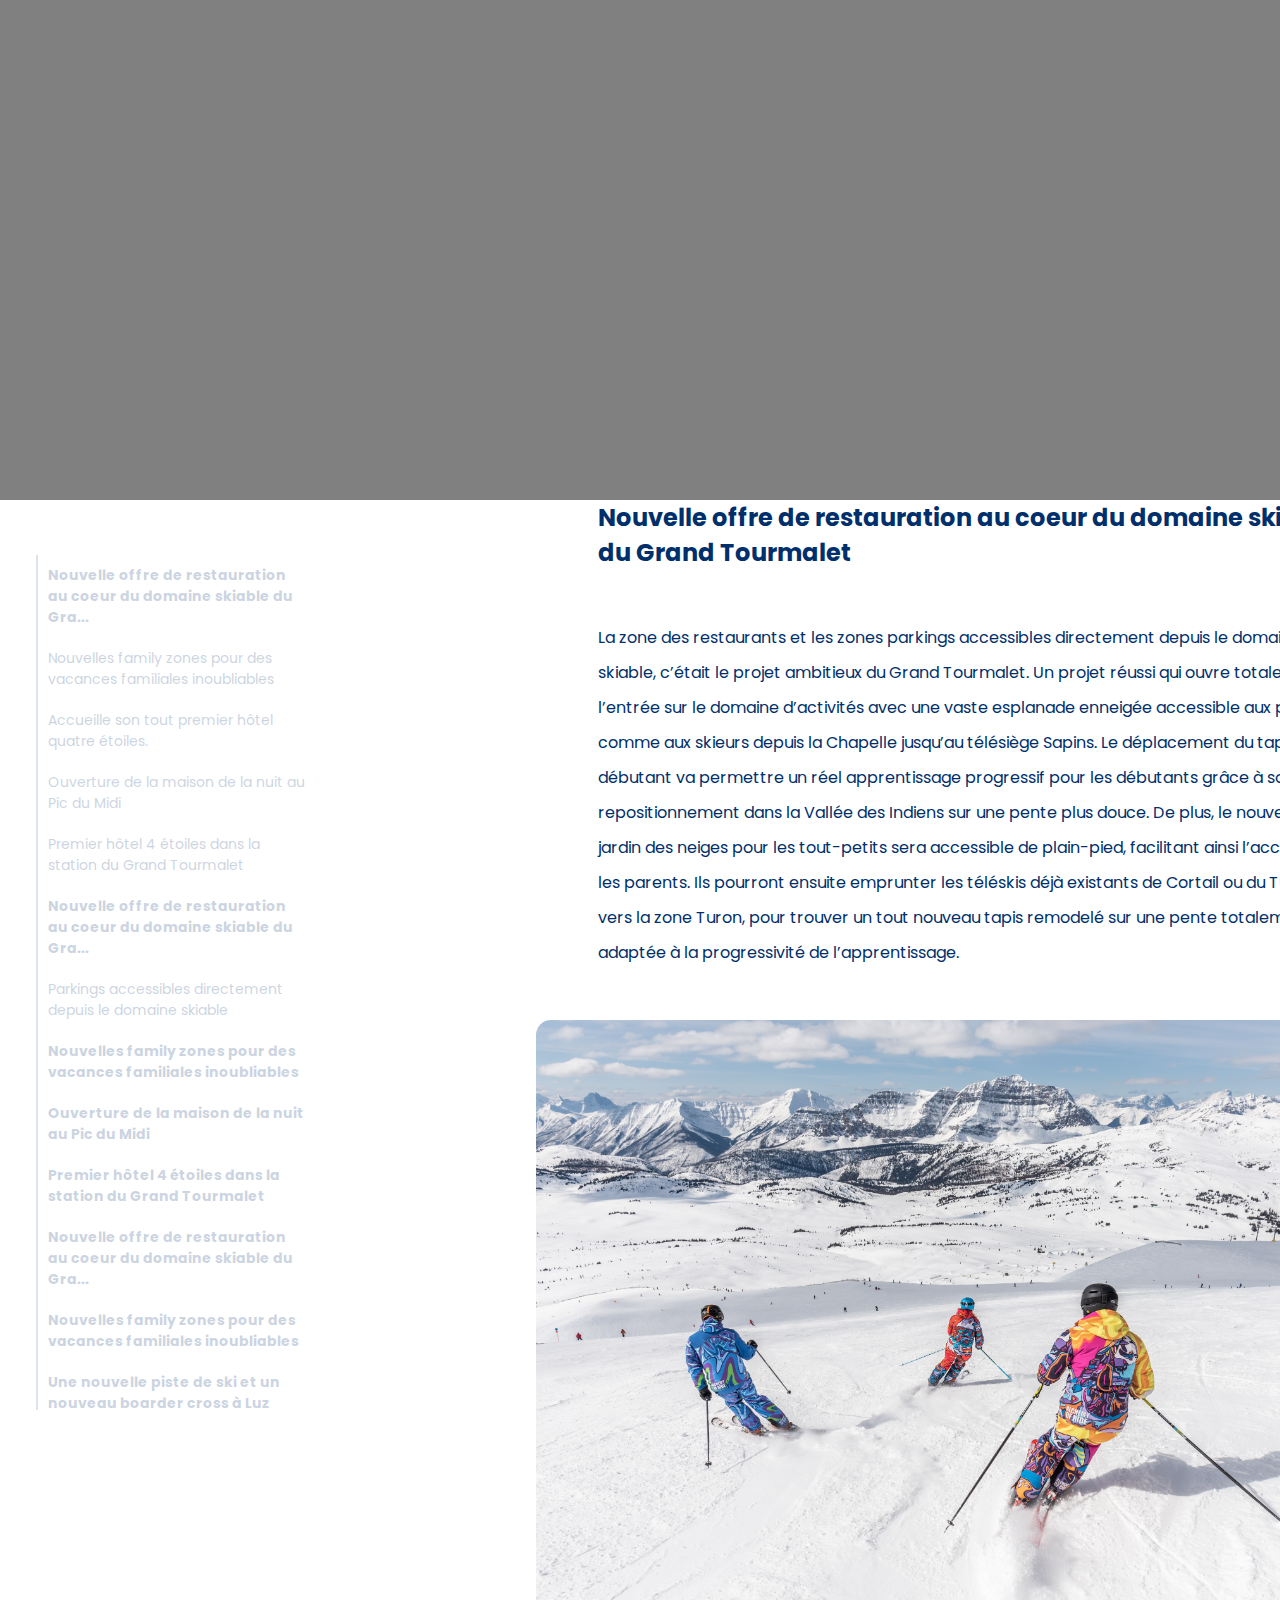
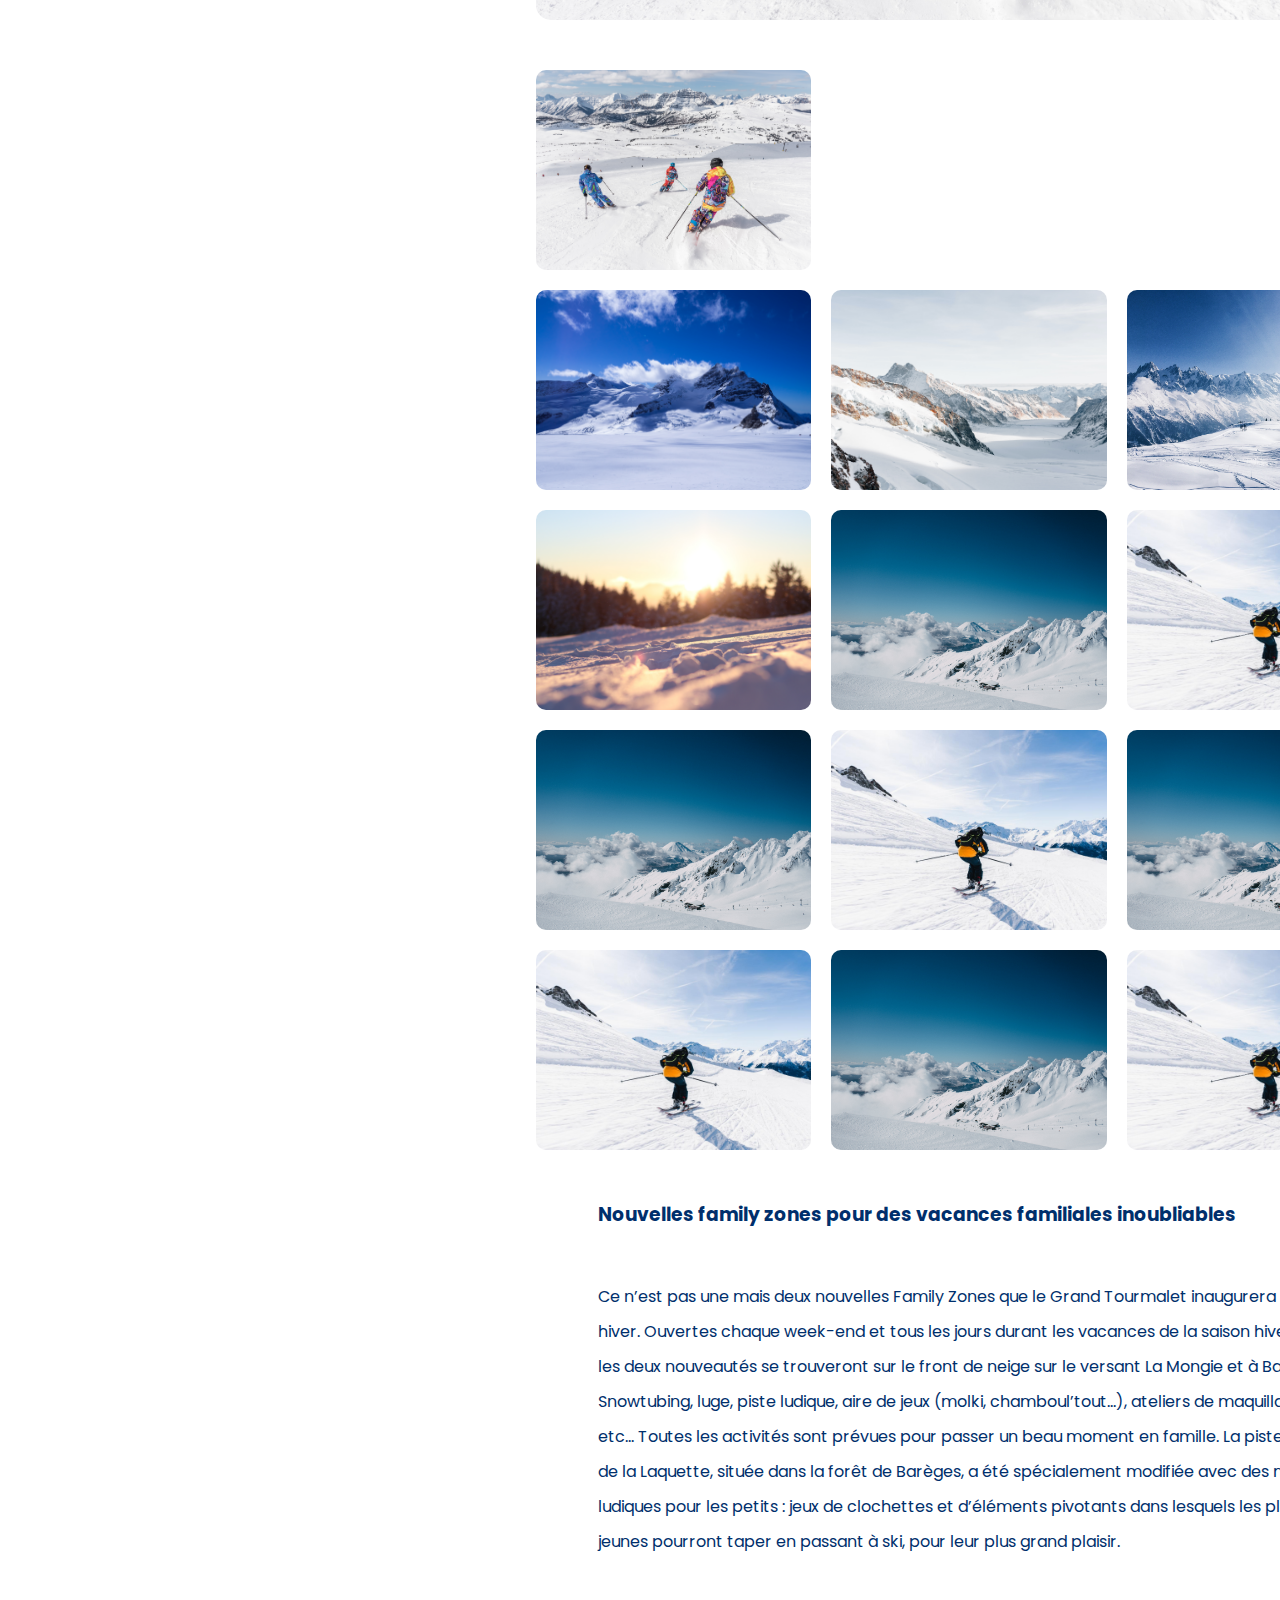
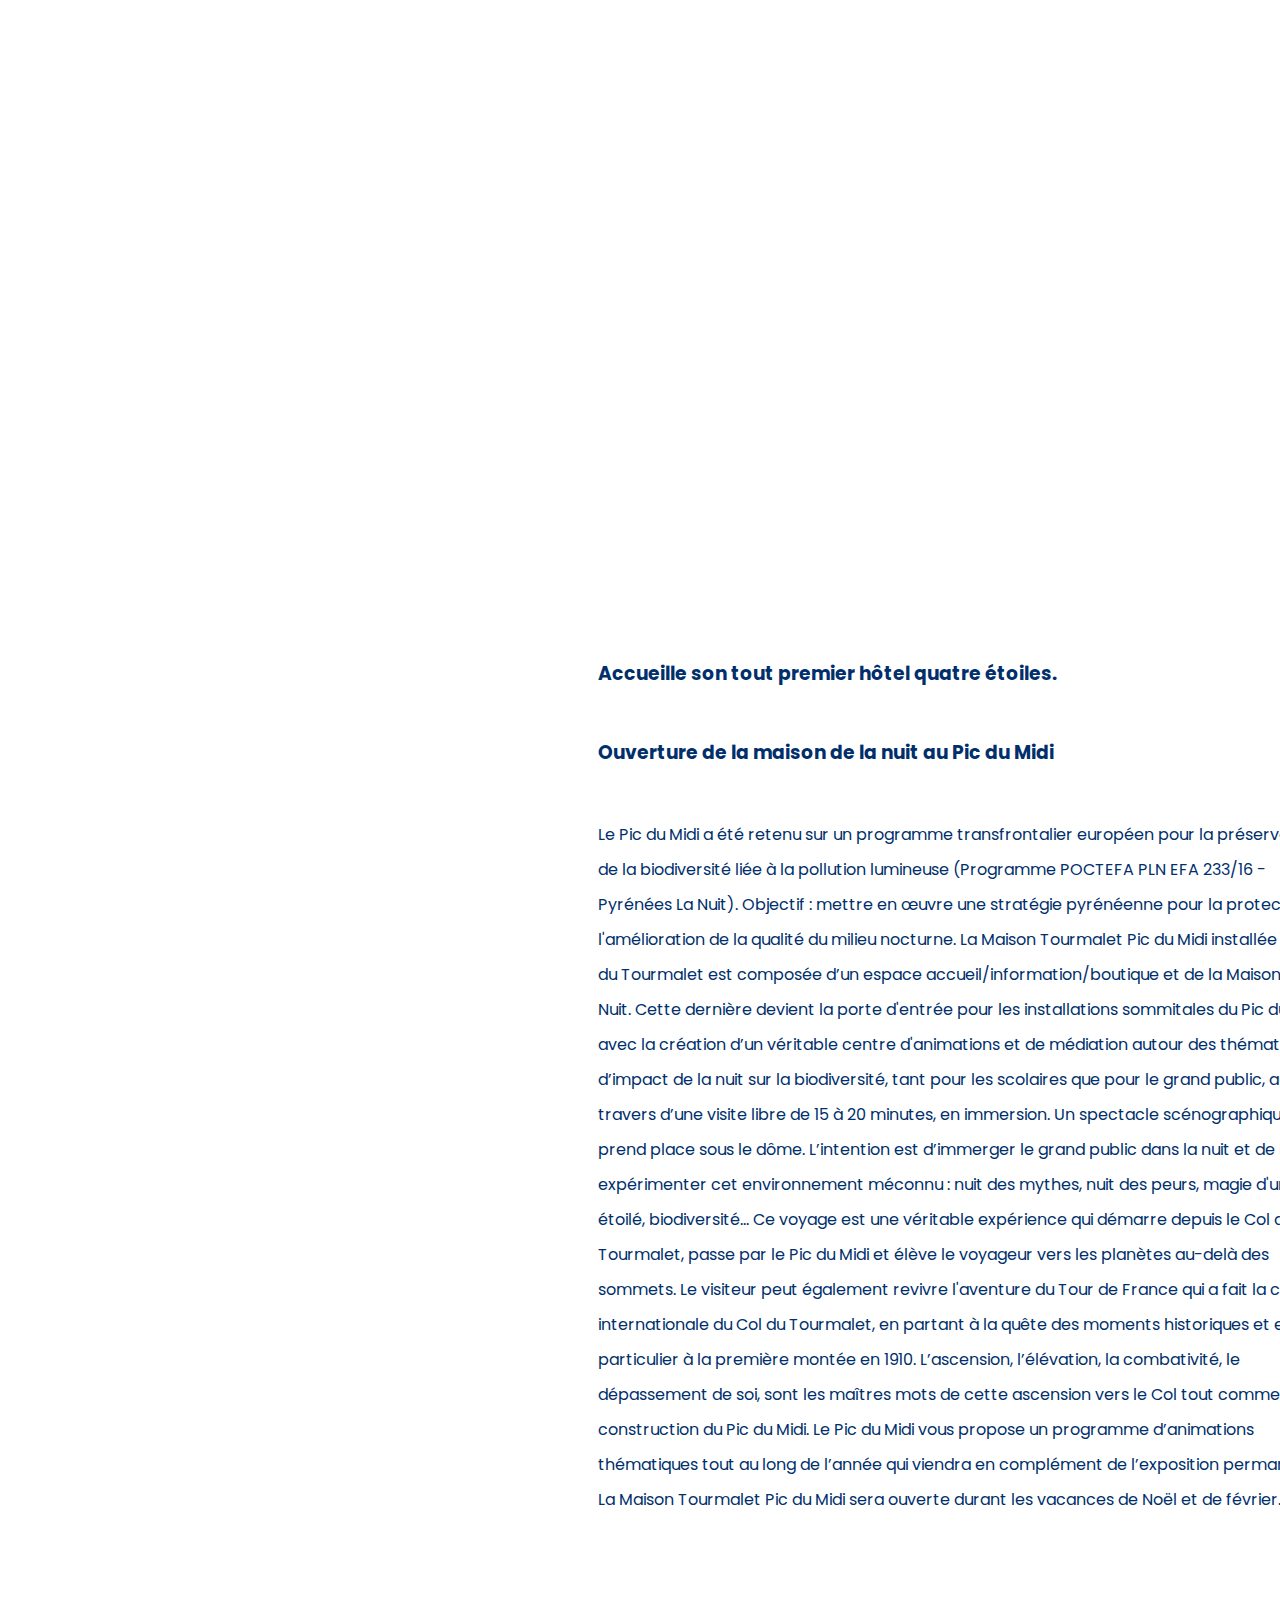
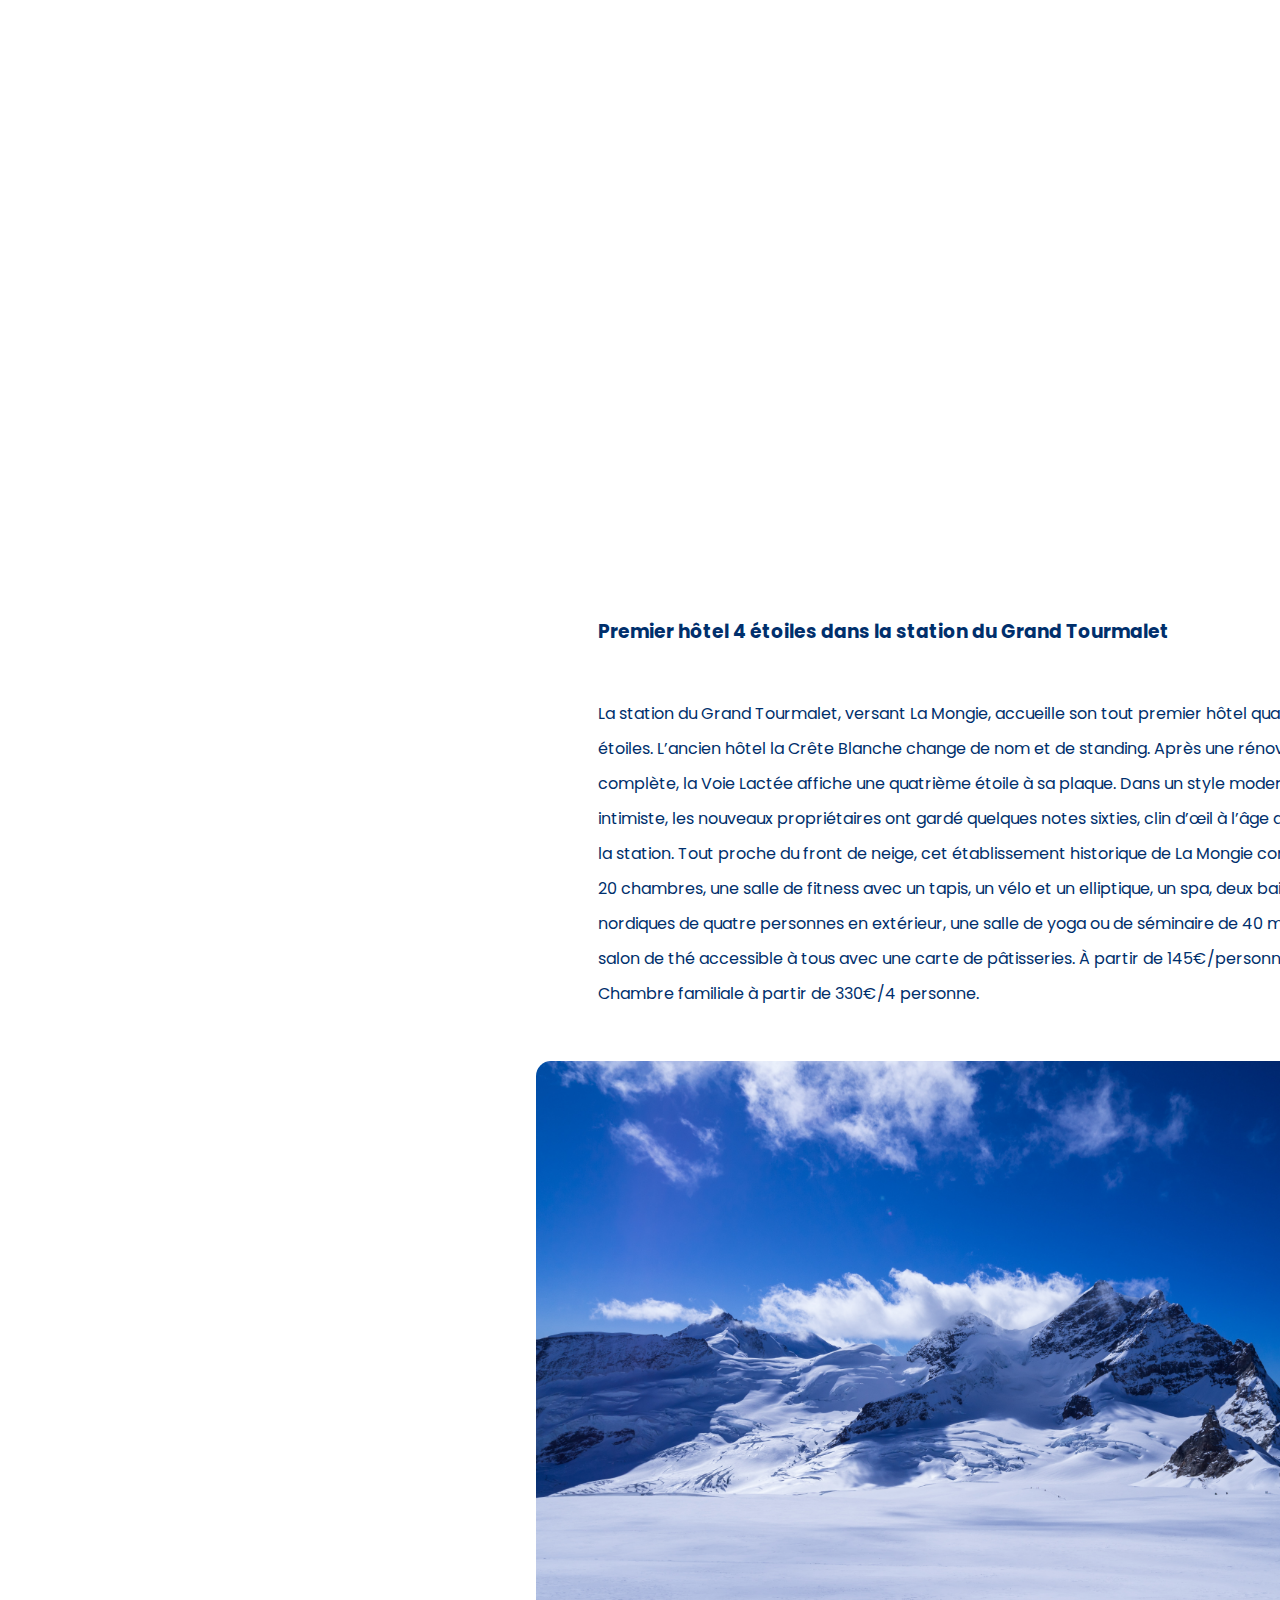
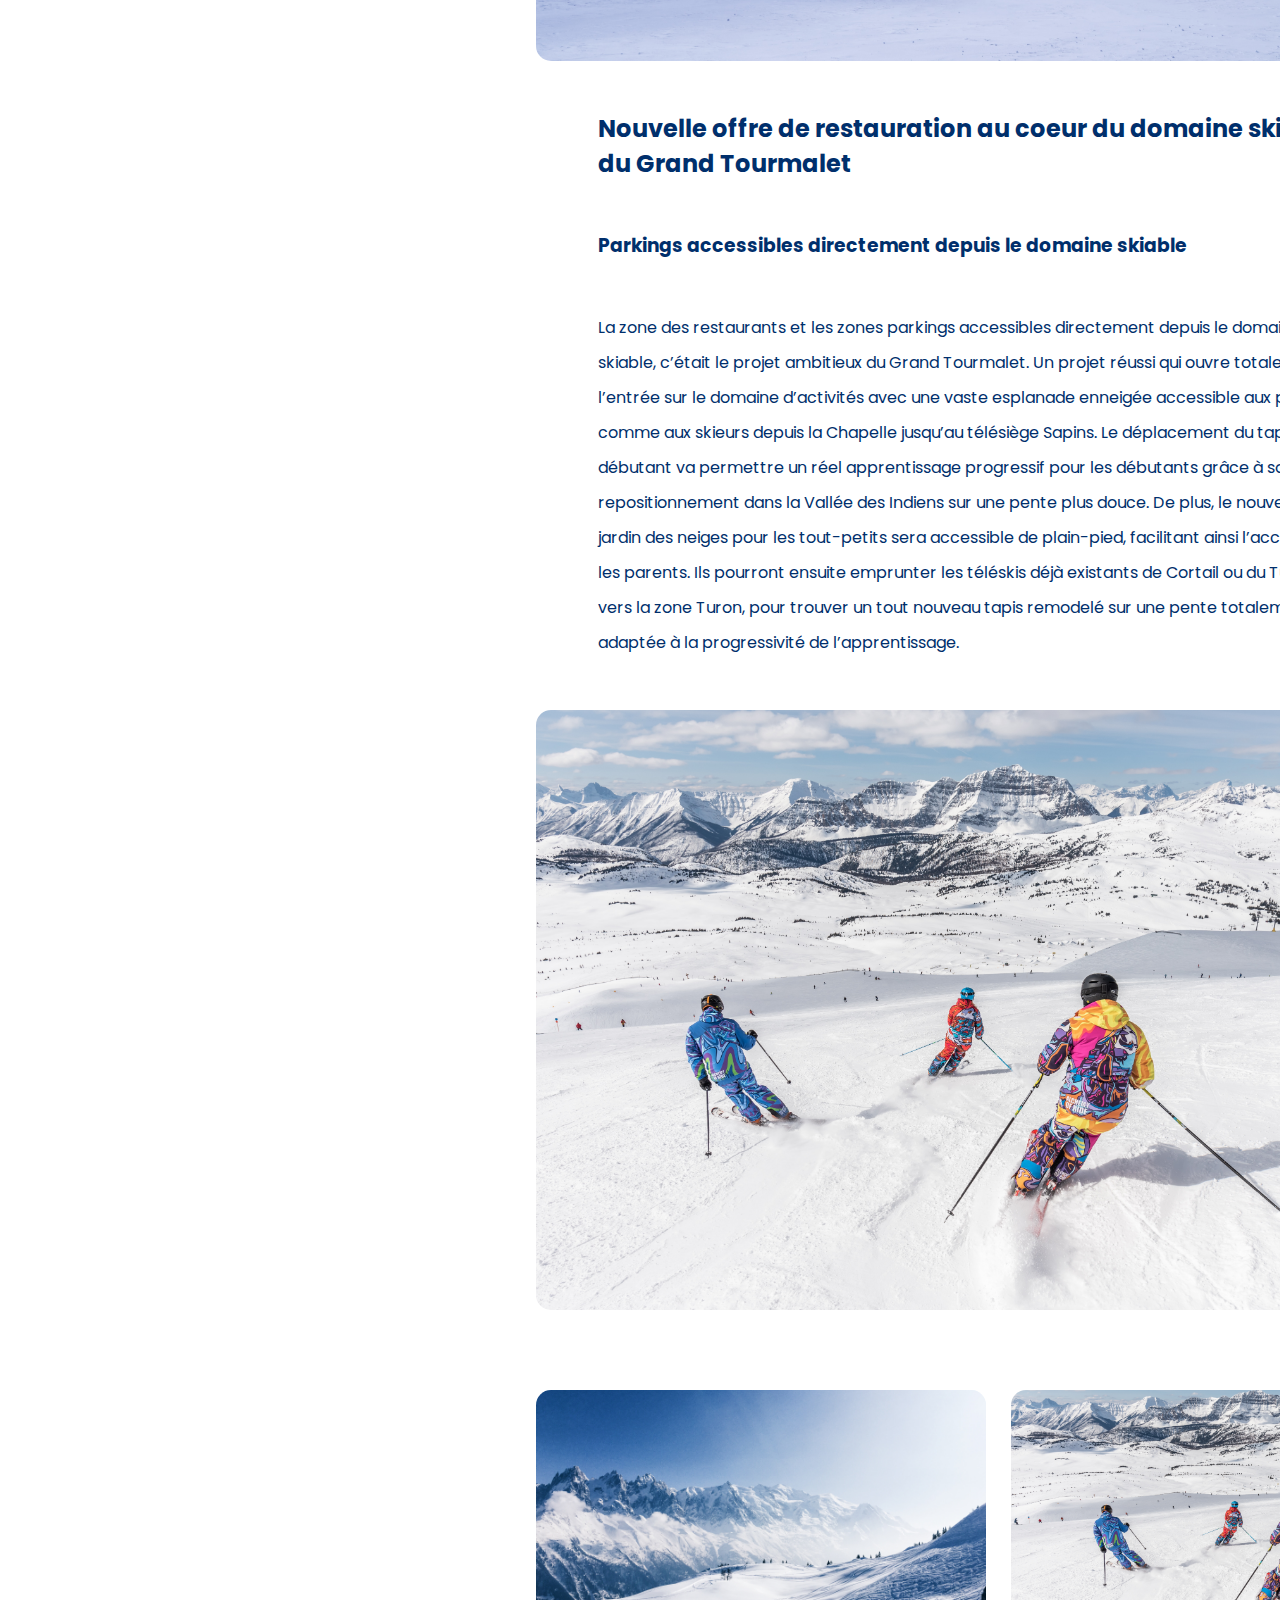
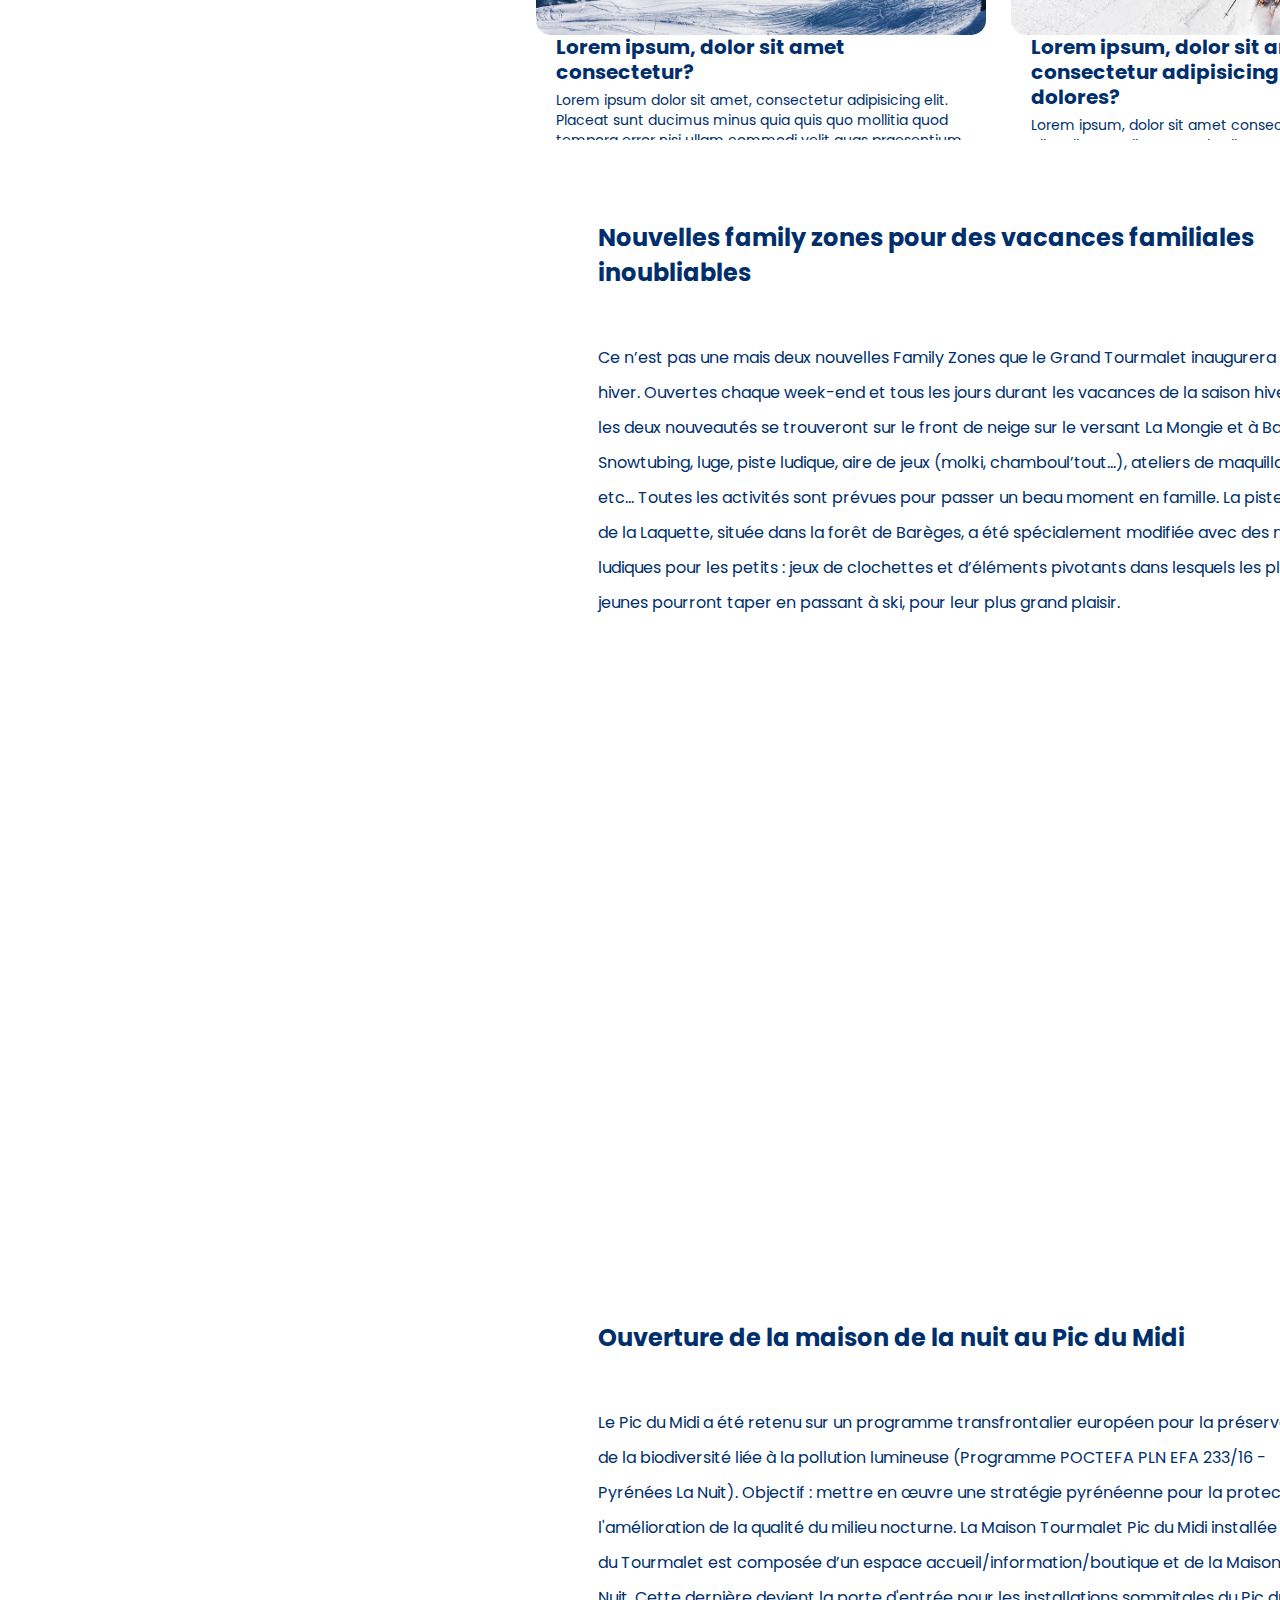
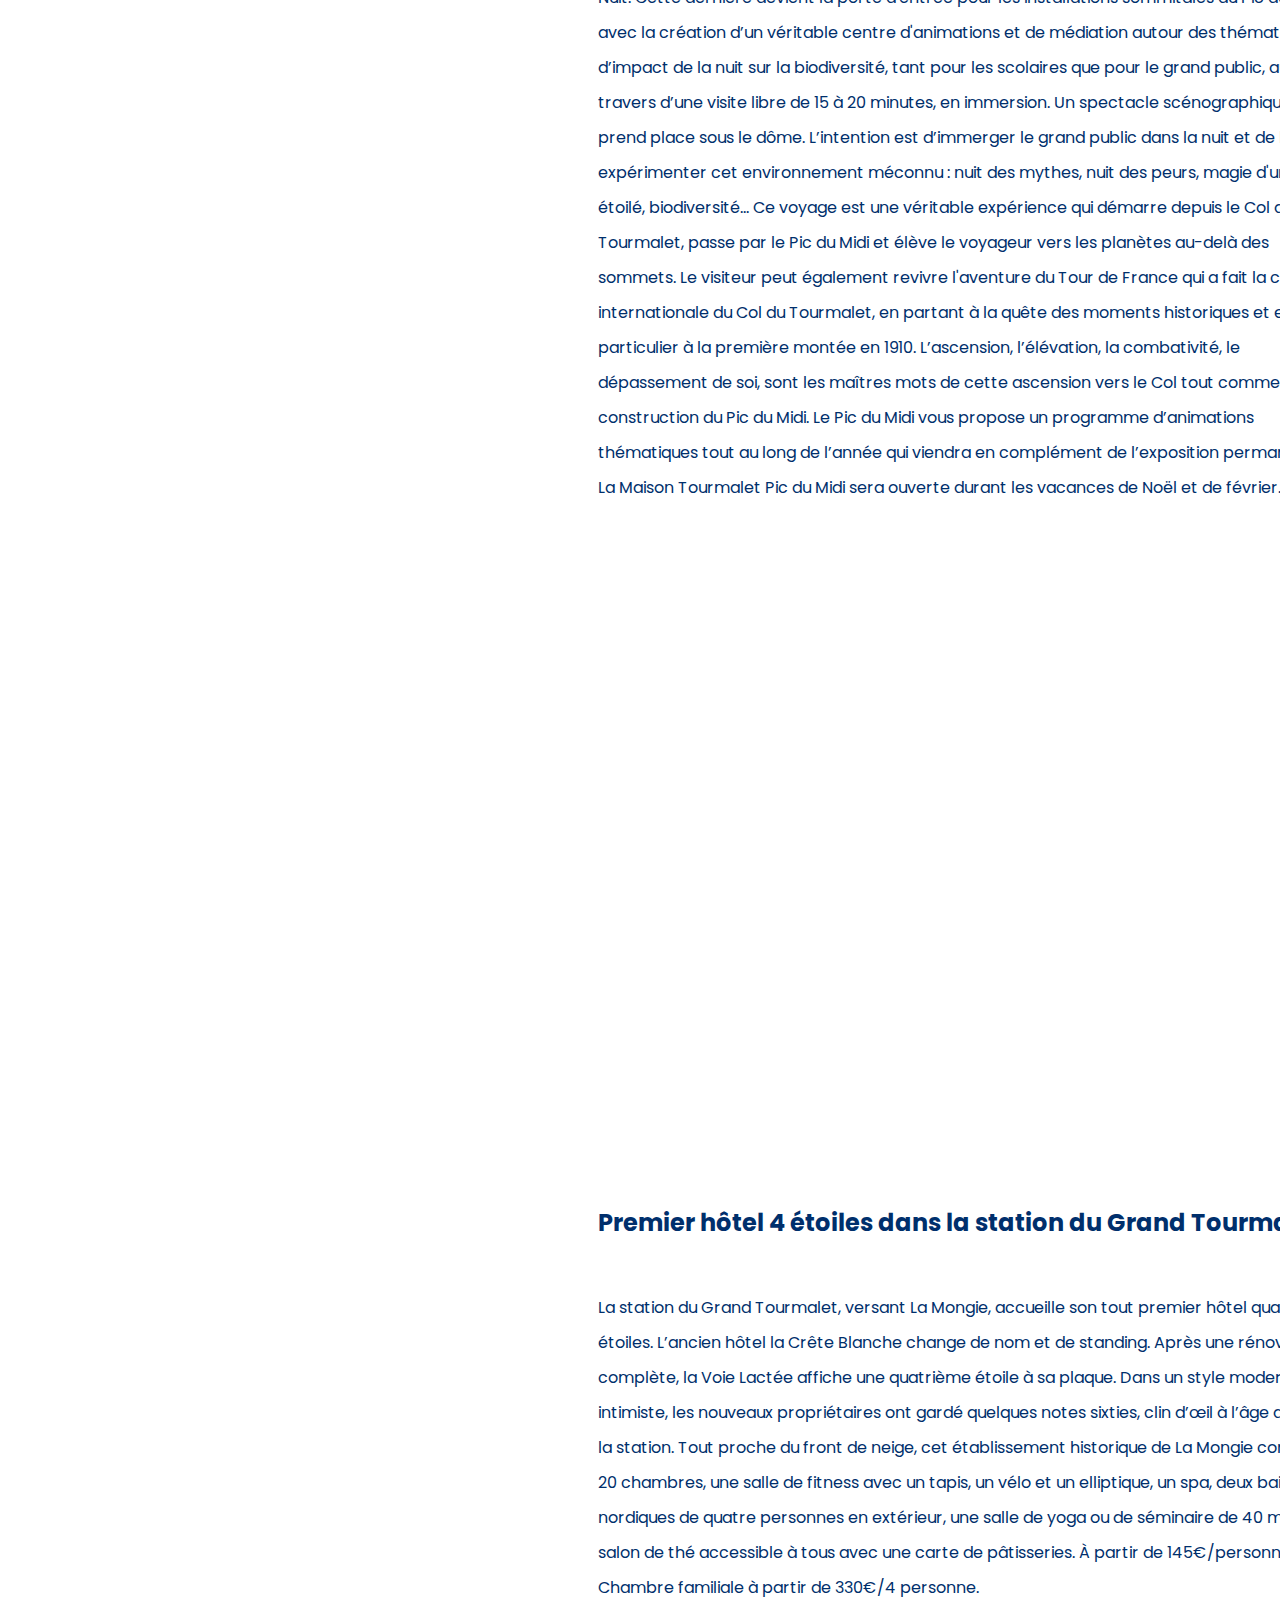
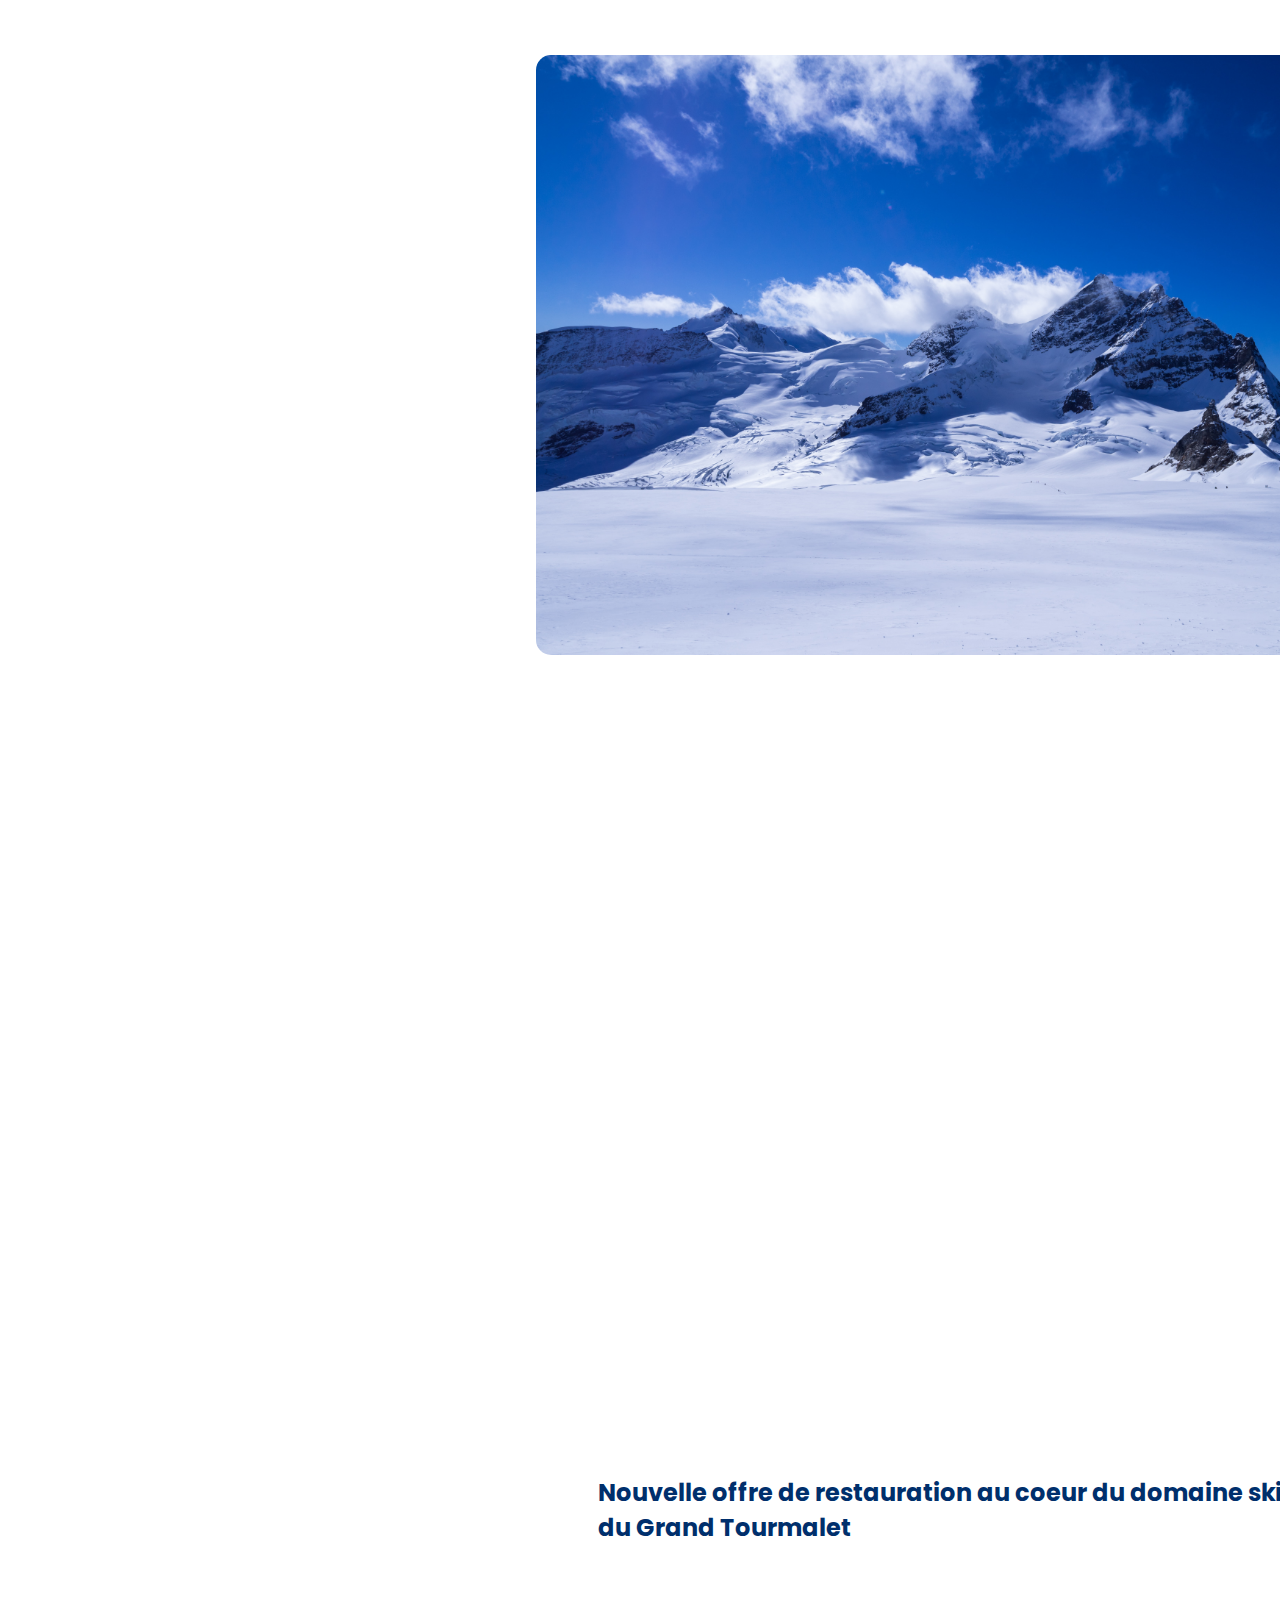
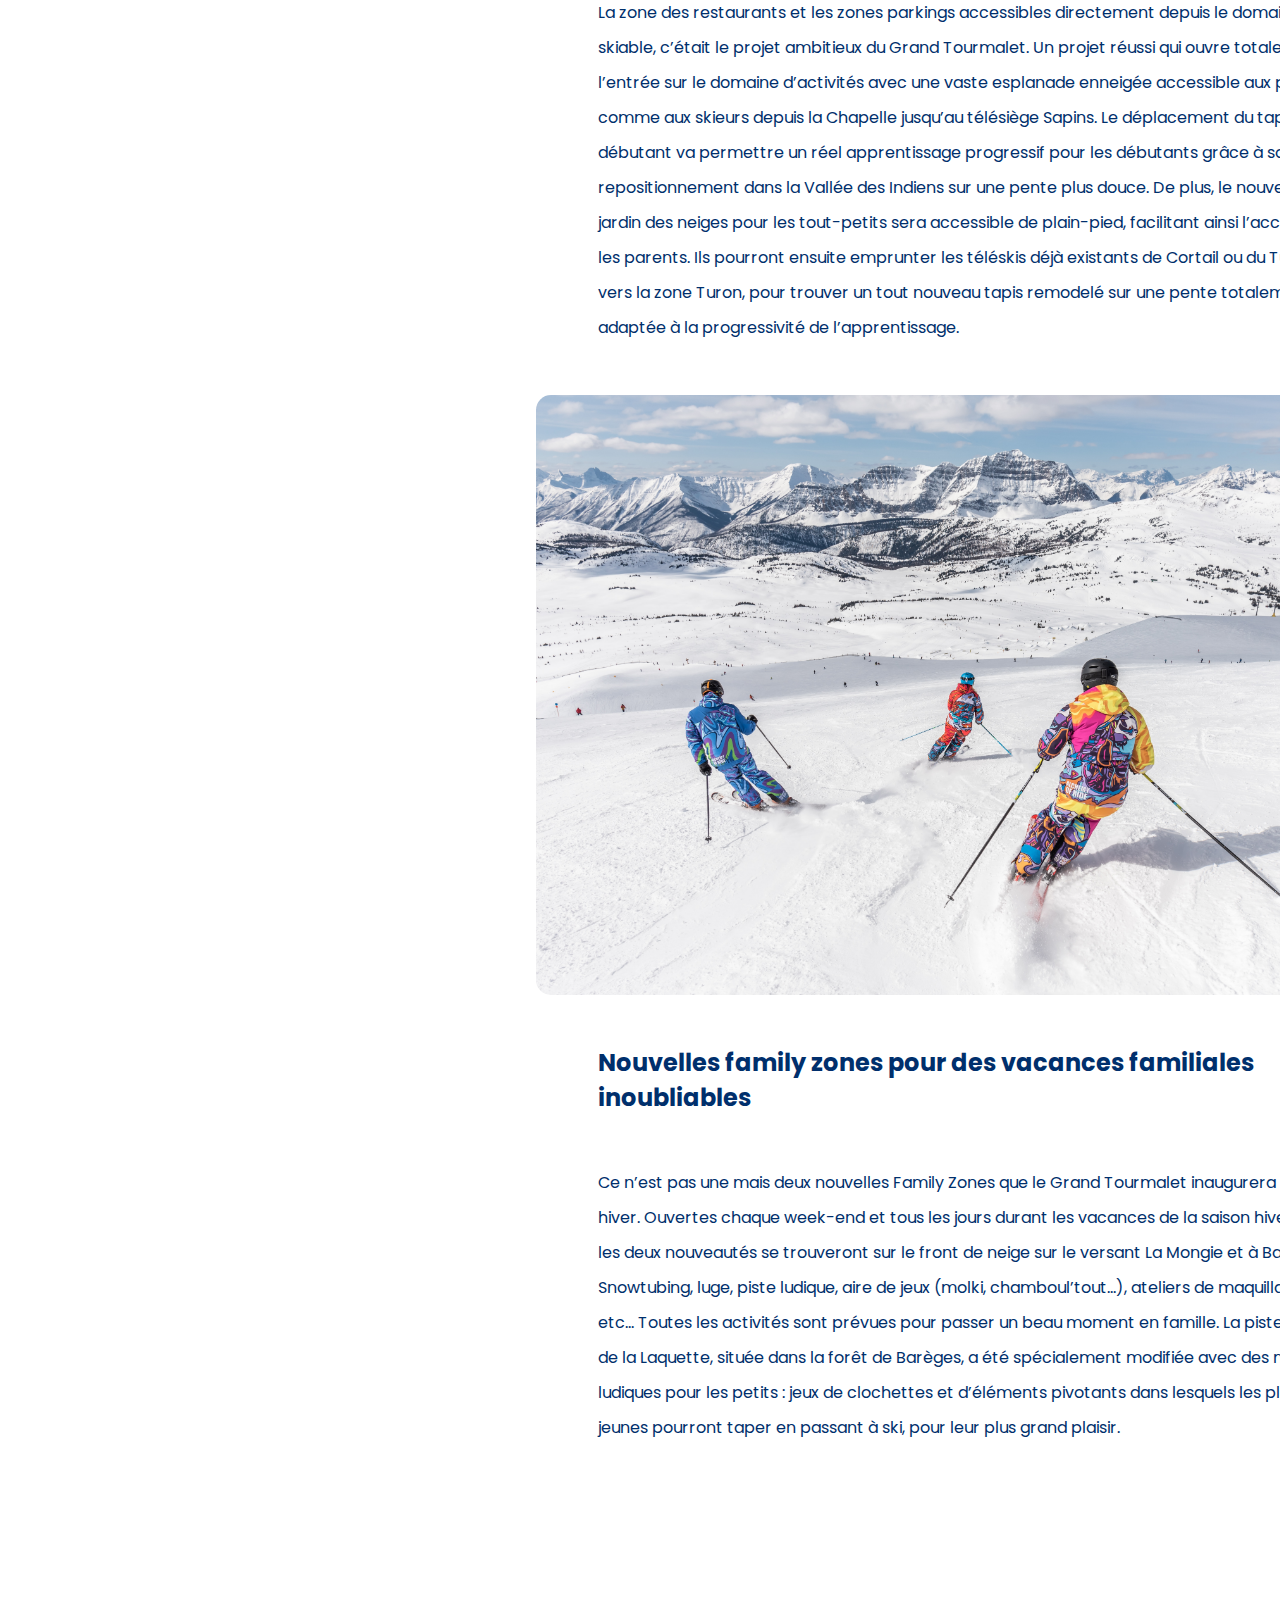
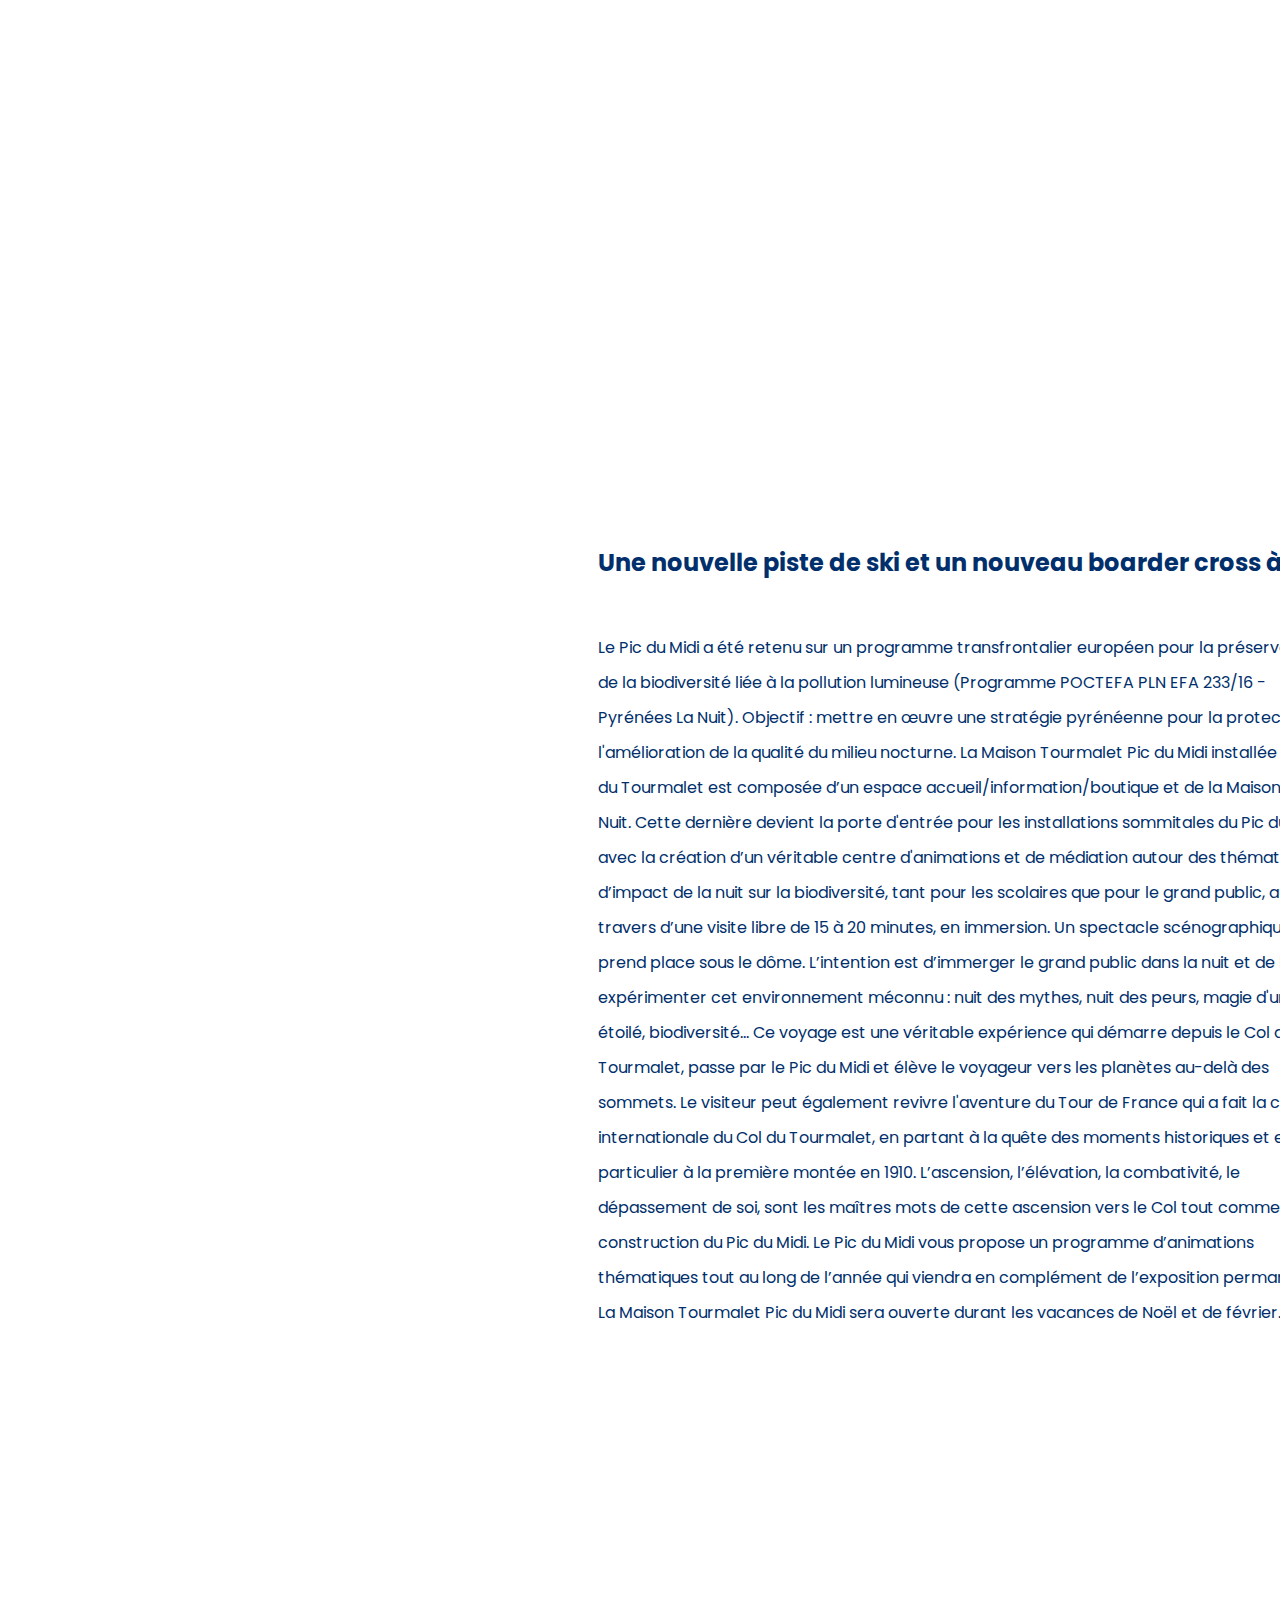
==== commit 2ea4e937: "maj03./05" ====
--- a/index2.html
+++ b/index2.html
@@ -22,31 +22,79 @@
         <main>
             <h2 id="ajsdfa">Nouvelle offre de restauration au coeur du domaine skiable du Grand Tourmalet</h2>
             <p>La zone des restaurants et les zones parkings accessibles directement depuis le domaine skiable, c’était le projet ambitieux du Grand Tourmalet. Un projet réussi qui ouvre totalement l’entrée sur le domaine d’activités avec une vaste esplanade enneigée accessible aux piétons comme aux skieurs depuis la Chapelle jusqu’au télésiège Sapins. Le déplacement du tapis débutant va permettre un réel apprentissage progressif pour les débutants grâce à son repositionnement dans la Vallée des Indiens sur une pente plus douce. De plus, le nouveau jardin des neiges pour les tout-petits sera accessible de plain-pied, facilitant ainsi l’accès pour les parents. Ils pourront ensuite emprunter les téléskis déjà existants de Cortail ou du Turon vers la zone Turon, pour trouver un tout nouveau tapis remodelé sur une pente totalement adaptée à la progressivité de l’apprentissage.</p>
-            <div class="img-cont">
+            <div class="article-img">
                 <img src="/res/1.jpg" alt="">
-            </div>              
-            <h3 id="bjsdfb">asdasdasdasdas</h3>
-            <h2 id="cjsdfc">Nouvelles family zones pour des vacances familiales inoubliables</h2>
+            </div>
+            <div id="img-container">
+                <div>
+                    <img src="res/1.jpg" alt="">
+                </div>
+                <div>
+                    <img src="res/2.jpg" alt="">
+                </div>
+                <div>
+                    <img src="res/3.jpg" alt="">
+                </div>
+                <div>
+                    <img src="res/4.jpg" alt="">
+                </div>
+                <div>
+                    <img src="res/5.jpg" alt="">
+                </div>
+                <div>
+                    <img src="res/6.jpg" alt="">
+                </div>
+                <div>
+                    <img src="res/7.jpg" alt="">
+                </div>
+                <div>
+                    <img src="res/matthew-buchanan-dQSzT2uArKw-unsplash.jpg" alt="">
+                </div>
+                <div>
+                    <img src="res/raphaelsurmont200220dsc03982-1920x960.jpg" alt="">
+                </div>
+                <div>
+                    <img src="res/matthew-buchanan-dQSzT2uArKw-unsplash.jpg" alt="">
+                </div>
+                <div>
+                    <img src="res/raphaelsurmont200220dsc03982-1920x960.jpg" alt="">
+                </div>
+                <div>
+                    <img src="res/matthew-buchanan-dQSzT2uArKw-unsplash.jpg" alt="">
+                </div>
+                <div>
+                    <img src="res/raphaelsurmont200220dsc03982-1920x960.jpg" alt="">
+                </div>
+                <div>
+                    <img src="res/matthew-buchanan-dQSzT2uArKw-unsplash.jpg" alt="">
+                </div>
+                <div>
+                    <img src="res/raphaelsurmont200220dsc03982-1920x960.jpg" alt="">
+                </div>
+            </div>           
+            <h3 id="cjsdfc">Nouvelles family zones pour des vacances familiales inoubliables</h3>
             <p>Ce n’est pas une mais deux nouvelles Family Zones que le Grand Tourmalet inaugurera cet hiver. Ouvertes chaque week-end et tous les jours durant les vacances de la saison hivernale, les deux nouveautés se trouveront sur le front de neige sur le versant La Mongie et à Barèges. Snowtubing, luge, piste ludique, aire de jeux (molki, chamboul’tout…), ateliers de maquillage, etc… Toutes les activités sont prévues pour passer un beau moment en famille. La piste verte de la Laquette, située dans la forêt de Barèges, a été spécialement modifiée avec des modules ludiques pour les petits : jeux de clochettes et d’éléments pivotants dans lesquels les plus jeunes pourront taper en passant à ski, pour leur plus grand plaisir.</p>
-            <div class="img-cont">
+            <div class="article-img">
                 <img src="/res/2.jpg" alt="">
             </div>
-            <h2 id="zxchadasddd">Ouverture de la maison de la nuit au Pic du Midi</h2>
-            <p>Le Pic du Midi a été retenu sur un programme transfrontalier européen pour la préservation de la biodiversité liée à la pollution lumineuse (Programme POCTEFA PLN EFA 233/16 - Pyrénées La Nuit). Objectif : mettre en œuvre une stratégie pyrénéenne pour la protection et l'amélioration de la qualité du milieu nocturne. La Maison Tourmalet Pic du Midi installée au col du Tourmalet est composée d’un espace accueil/information/boutique et de la Maison de la Nuit. Cette dernière devient la porte d'entrée pour les installations sommitales du Pic du Midi avec la création d’un véritable centre d'animations et de médiation autour des thématiques d’impact de la nuit sur la biodiversité, tant pour les scolaires que pour le grand public, au travers d’une visite libre de 15 à 20 minutes, en immersion. Un spectacle scénographique prend place sous le dôme. L’intention est d’immerger le grand public dans la nuit et de lui faire expérimenter cet environnement méconnu : nuit des mythes, nuit des peurs, magie d'un ciel étoilé, biodiversité… Ce voyage est une véritable expérience qui démarre depuis le Col du Tourmalet, passe par le Pic du Midi et élève le voyageur vers les planètes au-delà des sommets. Le visiteur peut également revivre l'aventure du Tour de France qui a fait la célébrité internationale du Col du Tourmalet, en partant à la quête des moments historiques et en particulier à la première montée en 1910. L’ascension, l’élévation, la combativité, le dépassement de soi, sont les maîtres mots de cette ascension vers le Col tout comme la construction du Pic du Midi. Le Pic du Midi vous propose un programme d’animations thématiques tout au long de l’année qui viendra en complément de l’exposition permanente. La Maison Tourmalet Pic du Midi sera ouverte durant les vacances de Noël et de février.</p>
-            <div class="img-cont">
-                <img src="/res/3.jpg" alt="">
-            </div>
-            <h2 id="ffasdjasd">Premier hôtel 4 étoiles dans la station du Grand Tourmalet</h2>
+            <h3 id="asdlkhadc">Accueille son tout premier hôtel quatre étoiles.</h3>
+            <h3 id="zxchadasddd">Ouverture de la maison de la nuit au Pic du Midi</h3>
+            <p>Le Pic du Midi a été retenu sur un programme transfrontalier européen pour la préservation de la biodiversité liée à la pollution lumineuse (Programme POCTEFA PLN EFA 233/16 - Pyrénées La Nuit). Objectif : mettre en œuvre une stratégie pyrénéenne pour la protection et l'amélioration de la qualité du milieu nocturne. La Maison Tourmalet Pic du Midi installée au col du Tourmalet est composée d’un espace accueil/information/boutique et de la Maison de la Nuit. Cette dernière devient la porte d'entrée pour les installations sommitales du Pic du Midi avec la création d’un véritable centre d'animations et de médiation autour des thématiques d’impact de la nuit sur la biodiversité, tant pour les scolaires que pour le grand public, au travers d’une visite libre de 15 à 20 minutes, en immersion. Un spectacle scénographique prend place sous le dôme. L’intention est d’immerger le grand public dans la nuit et de lui faire expérimenter cet environnement méconnu : nuit des mythes, nuit des peurs, magie d'un ciel étoilé, biodiversité… Ce voyage est une véritable expérience qui démarre depuis le Col du Tourmalet, passe par le Pic du Midi et élève le voyageur vers les planètes au-delà des sommets. Le visiteur peut également revivre l'aventure du Tour de France qui a fait la célébrité internationale du Col du Tourmalet, en partant à la quête des moments historiques et en particulier à la première montée en 1910. L’ascension, l’élévation, la combativité, le dépassement de soi, sont les maîtres mots de cette ascension vers le Col tout comme la construction du Pic du Midi. Le Pic du Midi vous propose un programme d’animations thématiques tout au long de l’année qui viendra en complément de l’exposition permanente. La Maison Tourmalet Pic du Midi sera ouverte durant les vacances de Noël et de février.</p>
+            <div class="article-img">
+                <img src="/res/3.jpg" alt="">
+            </div>
+            <h3 id="ffasdjasd">Premier hôtel 4 étoiles dans la station du Grand Tourmalet</h3>
             <p>La station du Grand Tourmalet, versant La Mongie, accueille son tout premier hôtel quatre étoiles. L’ancien hôtel la Crête Blanche change de nom et de standing. Après une rénovation complète, la Voie Lactée affiche une quatrième étoile à sa plaque. Dans un style moderne et intimiste, les nouveaux propriétaires ont gardé quelques notes sixties, clin d’œil à l’âge d’or de la station. Tout proche du front de neige, cet établissement historique de La Mongie compte 20 chambres, une salle de fitness avec un tapis, un vélo et un elliptique, un spa, deux bains nordiques de quatre personnes en extérieur, une salle de yoga ou de séminaire de 40 m² et un salon de thé accessible à tous avec une carte de pâtisseries. À partir de 145€/personne - Chambre familiale à partir de 330€/4 personne.</p>
-            <div class="img-cont">
+            <div class="article-img">
                 <img src="/res/4.jpg" alt="">
             </div>
             <h2 id="ajjsfada">Nouvelle offre de restauration au coeur du domaine skiable du Grand Tourmalet</h2>
+            <h3 id="asjgadc">Parkings accessibles directement depuis le domaine skiable</h3>
             <p>La zone des restaurants et les zones parkings accessibles directement depuis le domaine skiable, c’était le projet ambitieux du Grand Tourmalet. Un projet réussi qui ouvre totalement l’entrée sur le domaine d’activités avec une vaste esplanade enneigée accessible aux piétons comme aux skieurs depuis la Chapelle jusqu’au télésiège Sapins. Le déplacement du tapis débutant va permettre un réel apprentissage progressif pour les débutants grâce à son repositionnement dans la Vallée des Indiens sur une pente plus douce. De plus, le nouveau jardin des neiges pour les tout-petits sera accessible de plain-pied, facilitant ainsi l’accès pour les parents. Ils pourront ensuite emprunter les téléskis déjà existants de Cortail ou du Turon vers la zone Turon, pour trouver un tout nouveau tapis remodelé sur une pente totalement adaptée à la progressivité de l’apprentissage.</p>
-            <div class="img-cont">
+            <div class="article-img">
                 <img src="/res/1.jpg" alt="">
             </div>
-            <div class="carousel-container">
+            <div id="carousel-container">
                 <div class="carousel">
                     <!-- first -->
                     <a href="https://google.com" class="card">
@@ -64,7 +112,7 @@
                         <img src="res/1.jpg" alt="">
                         </div>
                         <div class="card-desc">
-                        <h4>2Lorem ipsum, dolor sit amet consectetur adipisicing elit. Ad, dolores?</h4>
+                        <h4>Lorem ipsum, dolor sit amet consectetur adipisicing elit. Ad, dolores?</h4>
                         <p>Lorem ipsum, dolor sit amet consectetur adipisicing elit.Odio expedita necessitatibus quo. Eaque.</p>
                         </div>
                     </div>
@@ -74,7 +122,7 @@
                         <img src="res/2.jpg" alt="">
                         </div>
                         <div class="card-desc">
-                        <h4>3Lorem ipsum, dolor sit amet consectetur adipisicing elit. Ad, dolores?</h4>
+                        <h4>Lorem ipsum, dolor sit amet consectetur adipisicing elit. Ad, dolores?</h4>
                         <p>Lorem ipsum dolor sit amet.</p>
                         </div>
                     </div>
@@ -84,7 +132,7 @@
                         <img src="res/3.jpg" alt="">
                         </div>
                         <div class="card-desc">
-                        <h4>4Lorem ipsum, dolor sit amet consectetur adipisicing elit. Ad, dolores?</h4>
+                        <h4>Lorem ipsum, dolor sit amet consectetur adipisicing elit. Ad, dolores?</h4>
                         <p>Lorem ipsum dolor sit amet.</p>
                         </div>
                     </div>
@@ -96,36 +144,98 @@
               </div>
             <h2 id="ccjsdfkas">Nouvelles family zones pour des vacances familiales inoubliables</h2>
             <p>Ce n’est pas une mais deux nouvelles Family Zones que le Grand Tourmalet inaugurera cet hiver. Ouvertes chaque week-end et tous les jours durant les vacances de la saison hivernale, les deux nouveautés se trouveront sur le front de neige sur le versant La Mongie et à Barèges. Snowtubing, luge, piste ludique, aire de jeux (molki, chamboul’tout…), ateliers de maquillage, etc… Toutes les activités sont prévues pour passer un beau moment en famille. La piste verte de la Laquette, située dans la forêt de Barèges, a été spécialement modifiée avec des modules ludiques pour les petits : jeux de clochettes et d’éléments pivotants dans lesquels les plus jeunes pourront taper en passant à ski, pour leur plus grand plaisir.</p>
-            <div class="img-cont">
+            <div class="article-img">
                 <img src="/res/2.jpg" alt="">
             </div>
             <h2 id="djasjsdfdd">Ouverture de la maison de la nuit au Pic du Midi</h2>
             <p>Le Pic du Midi a été retenu sur un programme transfrontalier européen pour la préservation de la biodiversité liée à la pollution lumineuse (Programme POCTEFA PLN EFA 233/16 - Pyrénées La Nuit). Objectif : mettre en œuvre une stratégie pyrénéenne pour la protection et l'amélioration de la qualité du milieu nocturne. La Maison Tourmalet Pic du Midi installée au col du Tourmalet est composée d’un espace accueil/information/boutique et de la Maison de la Nuit. Cette dernière devient la porte d'entrée pour les installations sommitales du Pic du Midi avec la création d’un véritable centre d'animations et de médiation autour des thématiques d’impact de la nuit sur la biodiversité, tant pour les scolaires que pour le grand public, au travers d’une visite libre de 15 à 20 minutes, en immersion. Un spectacle scénographique prend place sous le dôme. L’intention est d’immerger le grand public dans la nuit et de lui faire expérimenter cet environnement méconnu : nuit des mythes, nuit des peurs, magie d'un ciel étoilé, biodiversité… Ce voyage est une véritable expérience qui démarre depuis le Col du Tourmalet, passe par le Pic du Midi et élève le voyageur vers les planètes au-delà des sommets. Le visiteur peut également revivre l'aventure du Tour de France qui a fait la célébrité internationale du Col du Tourmalet, en partant à la quête des moments historiques et en particulier à la première montée en 1910. L’ascension, l’élévation, la combativité, le dépassement de soi, sont les maîtres mots de cette ascension vers le Col tout comme la construction du Pic du Midi. Le Pic du Midi vous propose un programme d’animations thématiques tout au long de l’année qui viendra en complément de l’exposition permanente. La Maison Tourmalet Pic du Midi sera ouverte durant les vacances de Noël et de février.</p>
-            <div class="img-cont">
+            <div class="article-img">
                 <img src="/res/3.jpg" alt="">
             </div>
             <h2 id="ffjxva">Premier hôtel 4 étoiles dans la station du Grand Tourmalet</h2>
             <p>La station du Grand Tourmalet, versant La Mongie, accueille son tout premier hôtel quatre étoiles. L’ancien hôtel la Crête Blanche change de nom et de standing. Après une rénovation complète, la Voie Lactée affiche une quatrième étoile à sa plaque. Dans un style moderne et intimiste, les nouveaux propriétaires ont gardé quelques notes sixties, clin d’œil à l’âge d’or de la station. Tout proche du front de neige, cet établissement historique de La Mongie compte 20 chambres, une salle de fitness avec un tapis, un vélo et un elliptique, un spa, deux bains nordiques de quatre personnes en extérieur, une salle de yoga ou de séminaire de 40 m² et un salon de thé accessible à tous avec une carte de pâtisseries. À partir de 145€/personne - Chambre familiale à partir de 330€/4 personne.</p>
-            <div class="img-cont">
+            <div class="article-img">
                 <img src="/res/4.jpg" alt="">
+            </div>
+            <div id="video-container">
+                <!-- <iframe width="1280" height="720" src="https://www.youtube.com/embed/_gn2AoYLBKI" title="Week-end ski en mars 2023 : les Pyrénées c&#39;est chouette !" frameborder="0" allow="accelerometer; autoplay; clipboard-write; encrypted-media; gyroscope; picture-in-picture; web-share" allowfullscreen></iframe> -->
             </div>
             <h2 id="aasdjsdfaa">Nouvelle offre de restauration au coeur du domaine skiable du Grand Tourmalet</h2>
             <p>La zone des restaurants et les zones parkings accessibles directement depuis le domaine skiable, c’était le projet ambitieux du Grand Tourmalet. Un projet réussi qui ouvre totalement l’entrée sur le domaine d’activités avec une vaste esplanade enneigée accessible aux piétons comme aux skieurs depuis la Chapelle jusqu’au télésiège Sapins. Le déplacement du tapis débutant va permettre un réel apprentissage progressif pour les débutants grâce à son repositionnement dans la Vallée des Indiens sur une pente plus douce. De plus, le nouveau jardin des neiges pour les tout-petits sera accessible de plain-pied, facilitant ainsi l’accès pour les parents. Ils pourront ensuite emprunter les téléskis déjà existants de Cortail ou du Turon vers la zone Turon, pour trouver un tout nouveau tapis remodelé sur une pente totalement adaptée à la progressivité de l’apprentissage.</p>
-            <div class="img-cont">
+            <div class="article-img">
                 <img src="/res/1.jpg" alt="">
             </div>
             <h2 id="jacjafc">Nouvelles family zones pour des vacances familiales inoubliables</h2>
             <p>Ce n’est pas une mais deux nouvelles Family Zones que le Grand Tourmalet inaugurera cet hiver. Ouvertes chaque week-end et tous les jours durant les vacances de la saison hivernale, les deux nouveautés se trouveront sur le front de neige sur le versant La Mongie et à Barèges. Snowtubing, luge, piste ludique, aire de jeux (molki, chamboul’tout…), ateliers de maquillage, etc… Toutes les activités sont prévues pour passer un beau moment en famille. La piste verte de la Laquette, située dans la forêt de Barèges, a été spécialement modifiée avec des modules ludiques pour les petits : jeux de clochettes et d’éléments pivotants dans lesquels les plus jeunes pourront taper en passant à ski, pour leur plus grand plaisir.</p>
-            <div class="img-cont">
+            <div class="article-img">
                 <img src="/res/2.jpg" alt="">
             </div>
-            <h2 id="dasdsdfad">Ouverture de la maison de la nuit au Pic du Midi</h2>
-            <p>Le Pic du Midi a été retenu sur un programme transfrontalier européen pour la préservation de la biodiversité liée à la pollution lumineuse (Programme POCTEFA PLN EFA 233/16 - Pyrénées La Nuit). Objectif : mettre en œuvre une stratégie pyrénéenne pour la protection et l'amélioration de la qualité du milieu nocturne. La Maison Tourmalet Pic du Midi installée au col du Tourmalet est composée d’un espace accueil/information/boutique et de la Maison de la Nuit. Cette dernière devient la porte d'entrée pour les installations sommitales du Pic du Midi avec la création d’un véritable centre d'animations et de médiation autour des thématiques d’impact de la nuit sur la biodiversité, tant pour les scolaires que pour le grand public, au travers d’une visite libre de 15 à 20 minutes, en immersion. Un spectacle scénographique prend place sous le dôme. L’intention est d’immerger le grand public dans la nuit et de lui faire expérimenter cet environnement méconnu : nuit des mythes, nuit des peurs, magie d'un ciel étoilé, biodiversité… Ce voyage est une véritable expérience qui démarre depuis le Col du Tourmalet, passe par le Pic du Midi et élève le voyageur vers les planètes au-delà des sommets. Le visiteur peut également revivre l'aventure du Tour de France qui a fait la célébrité internationale du Col du Tourmalet, en partant à la quête des moments historiques et en particulier à la première montée en 1910. L’ascension, l’élévation, la combativité, le dépassement de soi, sont les maîtres mots de cette ascension vers le Col tout comme la construction du Pic du Midi. Le Pic du Midi vous propose un programme d’animations thématiques tout au long de l’année qui viendra en complément de l’exposition permanente. La Maison Tourmalet Pic du Midi sera ouverte durant les vacances de Noël et de février.</p>
-            <div class="img-cont">
+            <h2 id="dasdsdfad">Une nouvelle piste de ski et un nouveau boarder cross à Luz</h2>
+            <p>Le Pic du Midi a été retenu sur un programme transfrontalier européen pour la préservation de la biodiversité liée à la pollution lumineuse (Programme POCTEFA PLN EFA 233/16 - Pyrénées La Nuit). Objectif : mettre en œuvre une stratégie pyrénéenne pour la protection et l'amélioration de la qualité du milieu nocturne. La Maison Tourmalet Pic du Midi installée au col du Tourmalet est composée d’un espace accueil/information/boutique et de la Maison de la Nuit. Cette dernière devient la porte d'entrée pour les installations sommitales du Pic du Midi avec la création d’un véritable centre d'animations et de médiation autour des thématiques d’impact de la nuit sur la biodiversité, tant pour les scolaires que pour le grand public, au travers d’une visite libre de 15 à 20 minutes, en immersion. Un spectacle scénographique prend place sous le dôme. L’intention est d’immerger le grand public dans la nuit et de lui faire expérimenter cet environnement méconnu : nuit des mythes, nuit des peurs, magie d'un ciel étoilé, biodiversité… Ce voyage est une véritable expérience qui démarre depuis le Col du Tourmalet, passe par le Pic du Midi et élève le voyageur vers les planètes au-delà des sommets. Le visiteur peut également revivre l'aventure du Tour de France qui a fait la célébrité internationale du Col du Tourmalet, en partant à la quête des moments historiques et en particulier à la première montée en 1910. L’ascension, l’élévation, la combativité, le dépassement de soi, sont les maîtres mots de cette ascension vers le Col tout comme la construction du Pic du Midi. Le Pic du Midi vous propose un programme d’animations thématiques tout au long de l’année qui viendra en complément de l’exposition permanente. La Maison Tourmalet Pic du Midi sera ouverte durant les vacances de Noël et de février.</p>
+            <div class="article-img">
+                <img src="/res/3.jpg" alt="">
+            </div>
+            <h2 id="dasdjssdfad">Rénovation du snack bar Bédérét et propositions de nouvelles activités !
+            </h2>
+            <p>Le Pic du Midi a été retenu sur un programme transfrontalier européen pour la préservation de la biodiversité liée à la pollution lumineuse (Programme POCTEFA PLN EFA 233/16 - Pyrénées La Nuit). Objectif : mettre en œuvre une stratégie pyrénéenne pour la protection et l'amélioration de la qualité du milieu nocturne. La Maison Tourmalet Pic du Midi installée au col du Tourmalet est composée d’un espace accueil/information/boutique et de la Maison de la Nuit. Cette dernière devient la porte d'entrée pour les installations sommitales du Pic du Midi avec la création d’un véritable centre d'animations et de médiation autour des thématiques d’impact de la nuit sur la biodiversité, tant pour les scolaires que pour le grand public, au travers d’une visite libre de 15 à 20 minutes, en immersion. Un spectacle scénographique prend place sous le dôme. L’intention est d’immerger le grand public dans la nuit et de lui faire expérimenter cet environnement méconnu : nuit des mythes, nuit des peurs, magie d'un ciel étoilé, biodiversité… Ce voyage est une véritable expérience qui démarre depuis le Col du Tourmalet, passe par le Pic du Midi et élève le voyageur vers les planètes au-delà des sommets. Le visiteur peut également revivre l'aventure du Tour de France qui a fait la célébrité internationale du Col du Tourmalet, en partant à la quête des moments historiques et en particulier à la première montée en 1910. L’ascension, l’élévation, la combativité, le dépassement de soi, sont les maîtres mots de cette ascension vers le Col tout comme la construction du Pic du Midi. Le Pic du Midi vous propose un programme d’animations thématiques tout au long de l’année qui viendra en complément de l’exposition permanente. La Maison Tourmalet Pic du Midi sera ouverte durant les vacances de Noël et de février.</p>
+            <div class="article-img">
+                <img src="/res/3.jpg" alt="">
+            </div>
+            <h2 id="dasdsdbdsfad">Apprendre le ski à Luz Ardiden au meilleur tarif, c’est maintenant possible !
+            </h2>
+            <p>Le Pic du Midi a été retenu sur un programme transfrontalier européen pour la préservation de la biodiversité liée à la pollution lumineuse (Programme POCTEFA PLN EFA 233/16 - Pyrénées La Nuit). Objectif : mettre en œuvre une stratégie pyrénéenne pour la protection et l'amélioration de la qualité du milieu nocturne. La Maison Tourmalet Pic du Midi installée au col du Tourmalet est composée d’un espace accueil/information/boutique et de la Maison de la Nuit. Cette dernière devient la porte d'entrée pour les installations sommitales du Pic du Midi avec la création d’un véritable centre d'animations et de médiation autour des thématiques d’impact de la nuit sur la biodiversité, tant pour les scolaires que pour le grand public, au travers d’une visite libre de 15 à 20 minutes, en immersion. Un spectacle scénographique prend place sous le dôme. L’intention est d’immerger le grand public dans la nuit et de lui faire expérimenter cet environnement méconnu : nuit des mythes, nuit des peurs, magie d'un ciel étoilé, biodiversité… Ce voyage est une véritable expérience qui démarre depuis le Col du Tourmalet, passe par le Pic du Midi et élève le voyageur vers les planètes au-delà des sommets. Le visiteur peut également revivre l'aventure du Tour de France qui a fait la célébrité internationale du Col du Tourmalet, en partant à la quête des moments historiques et en particulier à la première montée en 1910. L’ascension, l’élévation, la combativité, le dépassement de soi, sont les maîtres mots de cette ascension vers le Col tout comme la construction du Pic du Midi. Le Pic du Midi vous propose un programme d’animations thématiques tout au long de l’année qui viendra en complément de l’exposition permanente. La Maison Tourmalet Pic du Midi sera ouverte durant les vacances de Noël et de février.</p>
+            <div class="article-img">
+                <img src="/res/3.jpg" alt="">
+            </div>
+            <h2 id="dasdsadfad">Un forfait saison couple pour la station de Luz</h2>
+            <p>Le Pic du Midi a été retenu sur un programme transfrontalier européen pour la préservation de la biodiversité liée à la pollution lumineuse (Programme POCTEFA PLN EFA 233/16 - Pyrénées La Nuit). Objectif : mettre en œuvre une stratégie pyrénéenne pour la protection et l'amélioration de la qualité du milieu nocturne. La Maison Tourmalet Pic du Midi installée au col du Tourmalet est composée d’un espace accueil/information/boutique et de la Maison de la Nuit. Cette dernière devient la porte d'entrée pour les installations sommitales du Pic du Midi avec la création d’un véritable centre d'animations et de médiation autour des thématiques d’impact de la nuit sur la biodiversité, tant pour les scolaires que pour le grand public, au travers d’une visite libre de 15 à 20 minutes, en immersion. Un spectacle scénographique prend place sous le dôme. L’intention est d’immerger le grand public dans la nuit et de lui faire expérimenter cet environnement méconnu : nuit des mythes, nuit des peurs, magie d'un ciel étoilé, biodiversité… Ce voyage est une véritable expérience qui démarre depuis le Col du Tourmalet, passe par le Pic du Midi et élève le voyageur vers les planètes au-delà des sommets. Le visiteur peut également revivre l'aventure du Tour de France qui a fait la célébrité internationale du Col du Tourmalet, en partant à la quête des moments historiques et en particulier à la première montée en 1910. L’ascension, l’élévation, la combativité, le dépassement de soi, sont les maîtres mots de cette ascension vers le Col tout comme la construction du Pic du Midi. Le Pic du Midi vous propose un programme d’animations thématiques tout au long de l’année qui viendra en complément de l’exposition permanente. La Maison Tourmalet Pic du Midi sera ouverte durant les vacances de Noël et de février.</p>
+            <div class="article-img">
+                <img src="/res/3.jpg" alt="">
+            </div>
+            <h2 id="dasrdsdfad">Nouveauté : un DVA park complétement gratuit à Luz Ardiden</h2>
+            <p>Le Pic du Midi a été retenu sur un programme transfrontalier européen pour la préservation de la biodiversité liée à la pollution lumineuse (Programme POCTEFA PLN EFA 233/16 - Pyrénées La Nuit). Objectif : mettre en œuvre une stratégie pyrénéenne pour la protection et l'amélioration de la qualité du milieu nocturne. La Maison Tourmalet Pic du Midi installée au col du Tourmalet est composée d’un espace accueil/information/boutique et de la Maison de la Nuit. Cette dernière devient la porte d'entrée pour les installations sommitales du Pic du Midi avec la création d’un véritable centre d'animations et de médiation autour des thématiques d’impact de la nuit sur la biodiversité, tant pour les scolaires que pour le grand public, au travers d’une visite libre de 15 à 20 minutes, en immersion. Un spectacle scénographique prend place sous le dôme. L’intention est d’immerger le grand public dans la nuit et de lui faire expérimenter cet environnement méconnu : nuit des mythes, nuit des peurs, magie d'un ciel étoilé, biodiversité… Ce voyage est une véritable expérience qui démarre depuis le Col du Tourmalet, passe par le Pic du Midi et élève le voyageur vers les planètes au-delà des sommets. Le visiteur peut également revivre l'aventure du Tour de France qui a fait la célébrité internationale du Col du Tourmalet, en partant à la quête des moments historiques et en particulier à la première montée en 1910. L’ascension, l’élévation, la combativité, le dépassement de soi, sont les maîtres mots de cette ascension vers le Col tout comme la construction du Pic du Midi. Le Pic du Midi vous propose un programme d’animations thématiques tout au long de l’année qui viendra en complément de l’exposition permanente. La Maison Tourmalet Pic du Midi sera ouverte durant les vacances de Noël et de février.</p>
+            <div class="article-img">
+                <img src="/res/3.jpg" alt="">
+            </div>
+            <h2 id="dassdsdfad">Création d’un camp de base pour les skieurs et non skieurs et de nouveaux points d’informations</h2>
+            <p>Le Pic du Midi a été retenu sur un programme transfrontalier européen pour la préservation de la biodiversité liée à la pollution lumineuse (Programme POCTEFA PLN EFA 233/16 - Pyrénées La Nuit). Objectif : mettre en œuvre une stratégie pyrénéenne pour la protection et l'amélioration de la qualité du milieu nocturne. La Maison Tourmalet Pic du Midi installée au col du Tourmalet est composée d’un espace accueil/information/boutique et de la Maison de la Nuit. Cette dernière devient la porte d'entrée pour les installations sommitales du Pic du Midi avec la création d’un véritable centre d'animations et de médiation autour des thématiques d’impact de la nuit sur la biodiversité, tant pour les scolaires que pour le grand public, au travers d’une visite libre de 15 à 20 minutes, en immersion. Un spectacle scénographique prend place sous le dôme. L’intention est d’immerger le grand public dans la nuit et de lui faire expérimenter cet environnement méconnu : nuit des mythes, nuit des peurs, magie d'un ciel étoilé, biodiversité… Ce voyage est une véritable expérience qui démarre depuis le Col du Tourmalet, passe par le Pic du Midi et élève le voyageur vers les planètes au-delà des sommets. Le visiteur peut également revivre l'aventure du Tour de France qui a fait la célébrité internationale du Col du Tourmalet, en partant à la quête des moments historiques et en particulier à la première montée en 1910. L’ascension, l’élévation, la combativité, le dépassement de soi, sont les maîtres mots de cette ascension vers le Col tout comme la construction du Pic du Midi. Le Pic du Midi vous propose un programme d’animations thématiques tout au long de l’année qui viendra en complément de l’exposition permanente. La Maison Tourmalet Pic du Midi sera ouverte durant les vacances de Noël et de février.</p>
+            <div class="article-img">
+                <img src="/res/3.jpg" alt="">
+            </div>
+            <h2 id="dasdsjdfad">Nouvelle offre de restauration au coeur du domaine skiable du Grand Tourmalet</h2>
+            <p>Le Pic du Midi a été retenu sur un programme transfrontalier européen pour la préservation de la biodiversité liée à la pollution lumineuse (Programme POCTEFA PLN EFA 233/16 - Pyrénées La Nuit). Objectif : mettre en œuvre une stratégie pyrénéenne pour la protection et l'amélioration de la qualité du milieu nocturne. La Maison Tourmalet Pic du Midi installée au col du Tourmalet est composée d’un espace accueil/information/boutique et de la Maison de la Nuit. Cette dernière devient la porte d'entrée pour les installations sommitales du Pic du Midi avec la création d’un véritable centre d'animations et de médiation autour des thématiques d’impact de la nuit sur la biodiversité, tant pour les scolaires que pour le grand public, au travers d’une visite libre de 15 à 20 minutes, en immersion. Un spectacle scénographique prend place sous le dôme. L’intention est d’immerger le grand public dans la nuit et de lui faire expérimenter cet environnement méconnu : nuit des mythes, nuit des peurs, magie d'un ciel étoilé, biodiversité… Ce voyage est une véritable expérience qui démarre depuis le Col du Tourmalet, passe par le Pic du Midi et élève le voyageur vers les planètes au-delà des sommets. Le visiteur peut également revivre l'aventure du Tour de France qui a fait la célébrité internationale du Col du Tourmalet, en partant à la quête des moments historiques et en particulier à la première montée en 1910. L’ascension, l’élévation, la combativité, le dépassement de soi, sont les maîtres mots de cette ascension vers le Col tout comme la construction du Pic du Midi. Le Pic du Midi vous propose un programme d’animations thématiques tout au long de l’année qui viendra en complément de l’exposition permanente. La Maison Tourmalet Pic du Midi sera ouverte durant les vacances de Noël et de février.</p>
+            <div class="article-img">
+                <img src="/res/3.jpg" alt="">
+            </div>
+            <h2 id="dasd">Nouvelles family zones pour des vacances familiales inoubliables</h2>
+            <p>Le Pic du Midi a été retenu sur un programme transfrontalier européen pour la préservation de la biodiversité liée à la pollution lumineuse (Programme POCTEFA PLN EFA 233/16 - Pyrénées La Nuit). Objectif : mettre en œuvre une stratégie pyrénéenne pour la protection et l'amélioration de la qualité du milieu nocturne. La Maison Tourmalet Pic du Midi installée au col du Tourmalet est composée d’un espace accueil/information/boutique et de la Maison de la Nuit. Cette dernière devient la porte d'entrée pour les installations sommitales du Pic du Midi avec la création d’un véritable centre d'animations et de médiation autour des thématiques d’impact de la nuit sur la biodiversité, tant pour les scolaires que pour le grand public, au travers d’une visite libre de 15 à 20 minutes, en immersion. Un spectacle scénographique prend place sous le dôme. L’intention est d’immerger le grand public dans la nuit et de lui faire expérimenter cet environnement méconnu : nuit des mythes, nuit des peurs, magie d'un ciel étoilé, biodiversité… Ce voyage est une véritable expérience qui démarre depuis le Col du Tourmalet, passe par le Pic du Midi et élève le voyageur vers les planètes au-delà des sommets. Le visiteur peut également revivre l'aventure du Tour de France qui a fait la célébrité internationale du Col du Tourmalet, en partant à la quête des moments historiques et en particulier à la première montée en 1910. L’ascension, l’élévation, la combativité, le dépassement de soi, sont les maîtres mots de cette ascension vers le Col tout comme la construction du Pic du Midi. Le Pic du Midi vous propose un programme d’animations thématiques tout au long de l’année qui viendra en complément de l’exposition permanente. La Maison Tourmalet Pic du Midi sera ouverte durant les vacances de Noël et de février.</p>
+            <div class="article-img">
+                <img src="/res/3.jpg" alt="">
+            </div>
+            <h2 id="dasdsad">Ouverture de la maison de la nuit au Pic du Midi</h2>
+            <p>Le Pic du Midi a été retenu sur un programme transfrontalier européen pour la préservation de la biodiversité liée à la pollution lumineuse (Programme POCTEFA PLN EFA 233/16 - Pyrénées La Nuit). Objectif : mettre en œuvre une stratégie pyrénéenne pour la protection et l'amélioration de la qualité du milieu nocturne. La Maison Tourmalet Pic du Midi installée au col du Tourmalet est composée d’un espace accueil/information/boutique et de la Maison de la Nuit. Cette dernière devient la porte d'entrée pour les installations sommitales du Pic du Midi avec la création d’un véritable centre d'animations et de médiation autour des thématiques d’impact de la nuit sur la biodiversité, tant pour les scolaires que pour le grand public, au travers d’une visite libre de 15 à 20 minutes, en immersion. Un spectacle scénographique prend place sous le dôme. L’intention est d’immerger le grand public dans la nuit et de lui faire expérimenter cet environnement méconnu : nuit des mythes, nuit des peurs, magie d'un ciel étoilé, biodiversité… Ce voyage est une véritable expérience qui démarre depuis le Col du Tourmalet, passe par le Pic du Midi et élève le voyageur vers les planètes au-delà des sommets. Le visiteur peut également revivre l'aventure du Tour de France qui a fait la célébrité internationale du Col du Tourmalet, en partant à la quête des moments historiques et en particulier à la première montée en 1910. L’ascension, l’élévation, la combativité, le dépassement de soi, sont les maîtres mots de cette ascension vers le Col tout comme la construction du Pic du Midi. Le Pic du Midi vous propose un programme d’animations thématiques tout au long de l’année qui viendra en complément de l’exposition permanente. La Maison Tourmalet Pic du Midi sera ouverte durant les vacances de Noël et de février.</p>
+            <div class="article-img">
+                <img src="/res/3.jpg" alt="">
+            </div>
+            <h2 id="dasfad">Création d’un espace activité hors ski à Piau Engaly</h2>
+            <p>Le Pic du Midi a été retenu sur un programme transfrontalier européen pour la préservation de la biodiversité liée à la pollution lumineuse (Programme POCTEFA PLN EFA 233/16 - Pyrénées La Nuit). Objectif : mettre en œuvre une stratégie pyrénéenne pour la protection et l'amélioration de la qualité du milieu nocturne. La Maison Tourmalet Pic du Midi installée au col du Tourmalet est composée d’un espace accueil/information/boutique et de la Maison de la Nuit. Cette dernière devient la porte d'entrée pour les installations sommitales du Pic du Midi avec la création d’un véritable centre d'animations et de médiation autour des thématiques d’impact de la nuit sur la biodiversité, tant pour les scolaires que pour le grand public, au travers d’une visite libre de 15 à 20 minutes, en immersion. Un spectacle scénographique prend place sous le dôme. L’intention est d’immerger le grand public dans la nuit et de lui faire expérimenter cet environnement méconnu : nuit des mythes, nuit des peurs, magie d'un ciel étoilé, biodiversité… Ce voyage est une véritable expérience qui démarre depuis le Col du Tourmalet, passe par le Pic du Midi et élève le voyageur vers les planètes au-delà des sommets. Le visiteur peut également revivre l'aventure du Tour de France qui a fait la célébrité internationale du Col du Tourmalet, en partant à la quête des moments historiques et en particulier à la première montée en 1910. L’ascension, l’élévation, la combativité, le dépassement de soi, sont les maîtres mots de cette ascension vers le Col tout comme la construction du Pic du Midi. Le Pic du Midi vous propose un programme d’animations thématiques tout au long de l’année qui viendra en complément de l’exposition permanente. La Maison Tourmalet Pic du Midi sera ouverte durant les vacances de Noël et de février.</p>
+            <div class="article-img">
                 <img src="/res/3.jpg" alt="">
             </div>
         </main>
     </section>
+
+    <div id="img-modal">
+        <div class="main-img">
+            <img src="" alt="">
+        </div>
+        <div class="other-images">
+            <span class="btnLeft"></span>
+            <span class="btnRight"></span>
+        </div>
+        <button class="close-modal"></button>
+    </div>
+    <div id="modal-overlay"></div>
     <header class="header2"></header>
 
     <script src="https://cdnjs.cloudflare.com/ajax/libs/gsap/3.11.5/gsap.min.js"></script>
--- a/style2.css
+++ b/style2.css
@@ -4,7 +4,6 @@
     padding: 0;
     box-sizing: border-box;
     font-family: 'Poppins';
-    scroll-behavior: smooth;
 }
 h1,h2,h3,h4,h5,h6,p,a,li {
     color: #002f6c;
@@ -26,7 +25,6 @@
     display: flex;
     height: fit-content;
     padding-bottom: 100px;
-    border-bottom: 1px solid #002f6c;
 }
 #npy-blog aside {
     min-width: 350px;
@@ -42,18 +40,23 @@
     overflow-y: auto;
     height: fit-content;
     max-height: 95vh;
-    padding-top: 55px;
+    margin-top: 55px;
 }
 #npy-blog aside ul::-webkit-scrollbar-thumb{
     width: 5px;
     border-radius: 5px;
+    background-color: transparent;
+    opacity: 0;
+}
+#npy-blog aside ul::-webkit-scrollbar {
+    background-color: transparent;
+    width: 5px;
+}
+#npy-blog aside ul:hover::-webkit-scrollbar-thumb{
     background-color: #002f6c;
-    display: none;
-}
-#npy-blog aside ul::-webkit-scrollbar {
+}
+#npy-blog aside ul:hover::-webkit-scrollbar {
     background-color: rgba(0, 0, 0, .1);
-    width: 5px;
-    display: none;
 }
 #npy-blog aside ul:hover::-webkit-scrollbar-thumb,
 #npy-blog aside ul:hover::-webkit-scrollbar {
@@ -61,11 +64,11 @@
 }
 #npy-blog aside ul.active {
     position: fixed;
-    padding-top: 0;
+    margin-top: 0;
     top: 55px;
     left: 0;
     bottom: 0;
-    width: 360px;
+    width: 350px;
 }
 #npy-blog aside ul.fix-bottom {
     position: absolute;
@@ -74,34 +77,45 @@
 }
 #npy-blog aside ul li{
     position: relative;
-    border-left: 2px solid grey;
-    opacity: .3;
-    padding: 7px 10px;
+    border-left: 2px solid #002f6ca8;
+    opacity: .2;
+    padding: 10px 10px;
     font-size: 14px;
     width: 90%;
     align-self: center;
-    /* transition: border-image 300ms linear; */
 }
 
 #npy-blog aside ul li.active {
-    border-left:2px solid #002f6c;
+    border-left:2px solid #002f6ca8;
     opacity: 1;
     scroll-snap-align: start;
 }
 
 #npy-blog aside ul li.active a{
     color: #002f6c;
+    /* background-color: #002f6c09; */
+}
+#npy-blog aside ul li ion-icon{
+    margin-right: 10px;
+    font-size: 50px;
 }
 #npy-blog aside a {
-    color: black;
-    text-decoration: none; /* no underline */
+    text-decoration: none;
+    /* display: flex;
+    align-items: center;
+    justify-content: center;
+    width: 100%; 
+    height: 70px;
+    border: 2px solid #002f6ca8;
+    padding: 10px;
+    border-radius: 5px; */
 }
 
 #npy-blog main {
     display: flex;
     flex-direction: column;
     gap: 50px;
-    width: 1204px;
+    width: 1240px;
     flex: 1;
     scroll-snap-type: y;
 }
@@ -116,7 +130,7 @@
     line-height: 35px;
 }
 
-#npy-blog main .img-cont {
+#npy-blog main .article-img {
     display: flex;
     align-items: center;
     justify-content: center;
@@ -126,7 +140,7 @@
     border-radius: 15px;
     margin-inline: auto;
 }
-#npy-blog main .img-cont img {
+#npy-blog main .article-img img {
     min-width: 100%;
     min-height: 100%;
     object-fit: cover;
@@ -134,11 +148,161 @@
 
 
 
-
-
-
-/* 
-.scrollbar-cont {
+/* image container */
+#img-container {
+    display: flex;
+    width: 70%;
+    gap: 20px;
+    flex-wrap: wrap;
+    margin-inline: auto;
+}
+
+#img-container div {
+    width: calc(100% / 3 - 14px);
+    height: 200px;
+    border-radius: 10px;
+    display: flex;
+    align-items: center;
+    justify-content: center;
+    position: relative;
+    overflow: hidden;
+    cursor: pointer;
+    transition: 300ms linear;
+}
+#img-container div:hover ion-icon {
+    display: block;
+    opacity: .7;
+}
+#img-container div:hover img {
+    scale: 1.01;
+}
+#img-container ion-icon {
+    position: absolute;
+    top: 50%;
+    left: 50%;
+    right: 0;
+    bottom: 0;
+    transform: translate(-50%, -50%);
+    font-size: 72px;
+    --ionicon-stroke-width: 20px;
+    color: #002f6c;
+    pointer-events: none;
+    display: none;
+}
+
+#img-container div img {
+    min-width: 100%;
+    min-height: 100%;
+    object-fit: cover;
+    transition: scale 200ms linear;
+}
+
+#img-modal {
+    display: flex;
+    flex-direction: column;
+    align-items: center;
+    justify-content: center;
+    gap: 30px;
+    width: 100%;
+    height: 100%;
+    background-color: #000000be;
+    backdrop-filter: blur(10px);
+    position: fixed;
+    top: 0;
+    left: 0;
+    bottom: 0;
+    right: 0;
+    z-index: 50;
+    display: none;
+}
+#img-modal.active {
+    display: flex;
+}
+#img-modal .main-img {
+    display: flex;
+    align-items: center;
+    justify-content: center;
+    margin-top: 50px;
+    height: 75%;
+    width: 100%;
+}
+#img-modal .main-img img{
+    max-width: 100%;
+    max-height: 100%;
+    object-fit: cover;
+}
+#img-modal .other-images {
+    width: 80%;
+    flex: 1;
+    display: flex;
+    justify-content: flex-start;
+    gap: 20px;
+    padding-bottom: 10px;
+    overflow-x: hidden;
+    position: relative;
+}
+#img-modal .other-images  div {
+    display: flex;
+    align-items: center;
+    width: 150px;
+    min-width: 150px;
+    height: 150px;
+    border-radius: 5px;
+    overflow: hidden;
+    border: 3px solid transparent;
+
+}
+#img-modal .other-images  div.active {
+    border: 3px solid white;
+}
+#img-modal .other-images img{
+    min-width: 100%;
+    height: 100%;
+    object-fit: cover;
+}
+#img-modal .other-images .btnLeft{
+    position: fixed;
+    left: 0;
+    width: 50px;
+    min-height: 100%;
+    background-color: blue;
+}
+#img-modal .other-images .btnRight{
+    position: fixed;
+    right: 0;
+    width: 50px;
+    min-height: 100%;
+    background-color: blue;
+}
+
+#img-modal button {
+    all: unset;
+    width: 50px;
+    height: 50px;
+    background-color: red;
+    position: absolute;
+    top: 0;
+    right: 0;
+    transform: translate(50%, -50%);
+}
+#modal-overlay {
+    width: 100%;
+    height: 100%;
+    background-color: #000000bd;
+    position: fixed;
+    bottom: 0;
+    right: 0;
+    display: none;
+    backdrop-filter: blur(3px)
+}
+#modal-overlay.active {
+    display: block;
+}
+
+
+
+/* page scroll progress bar */
+/* .scrollbar-cont {
     position: fixed;
     top: 0;
     height: 50px;
@@ -152,20 +316,20 @@
     height: 5px;
     width: 100%;
     background-color: #002f6c;
-} */
-
+}
+ */
 
 
 
 
 
 /* div publicite */
-#npy-blog main .carousel-container {
+#npy-blog main #carousel-container {
     position: relative;
     width: 70%;
     margin: 30px auto;
 }
-#npy-blog main .carousel-container .controls {
+#npy-blog main #carousel-container .controls {
     position: absolute;
     right: 0;
     top: 0;
@@ -175,14 +339,14 @@
     gap: 20px;
     font-size: 50px;
 }
-#npy-blog main .carousel-container .controls ion-icon {
+#npy-blog main #carousel-container .controls ion-icon {
     background-color: #002f6c31;
     color: white;
     border-radius: 10px;
     width: 50px;
     cursor: pointer;
 }
-#npy-blog main .carousel-container .controls ion-icon:hover {
+#npy-blog main #carousel-container .controls ion-icon:hover {
     background-color: #014eb3;
 }
 #npy-blog main .carousel {
@@ -193,8 +357,6 @@
     position: relative;
     scroll-snap-type: x mandatory;
 }
-
-
 
 #npy-blog main .carousel .card{
     display: flex;
@@ -216,6 +378,7 @@
     border-radius: 15px;
     overflow: hidden;
 }
+
 #npy-blog main .carousel .card .card-img img{
     min-width: 100%;
     min-height: 100%;
@@ -240,3 +403,15 @@
     line-height: 25px;
 }
 
+/* video container */
+#npy-blog main #video-container {
+    width: 70%;
+    height: 720px;
+    overflow: hidden;
+    margin-inline: auto;
+}
+#npy-blog main #video-container iframe{
+    width: 100%;
+    height: 100%;
+}
+
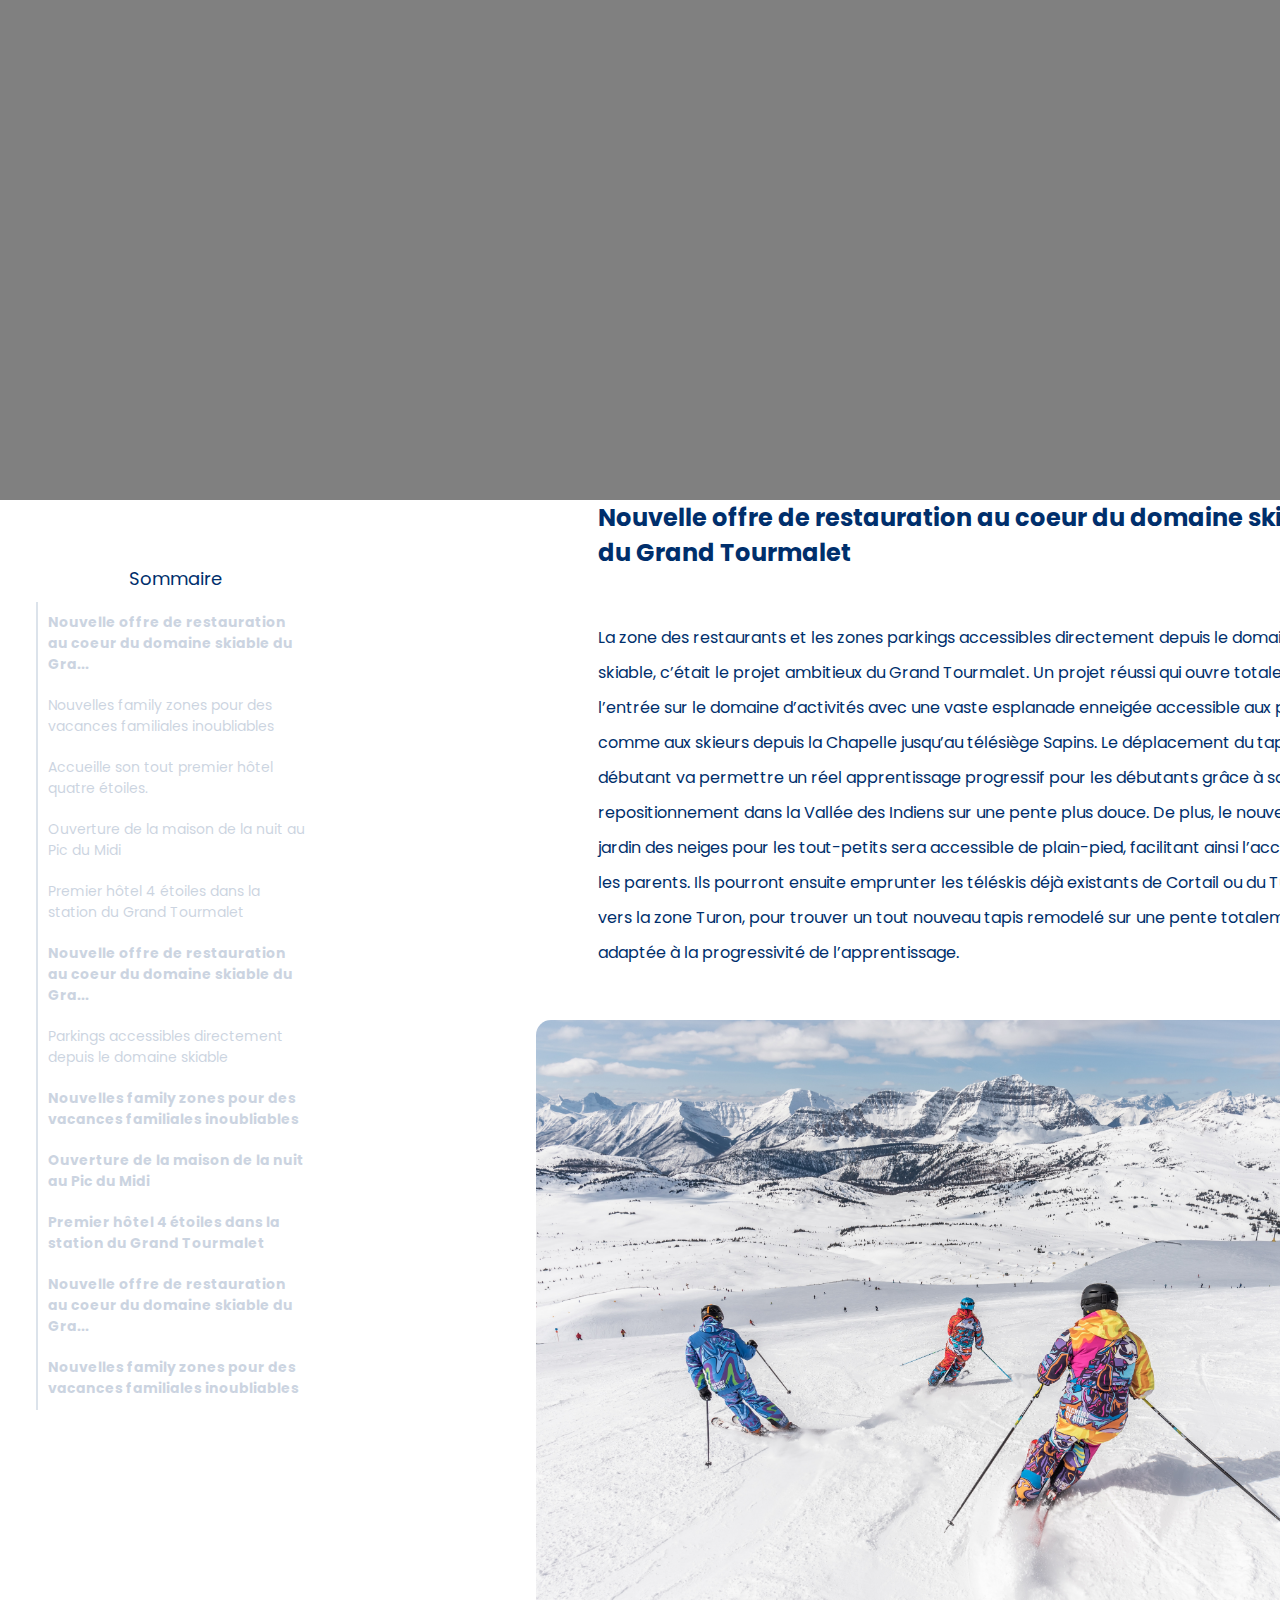
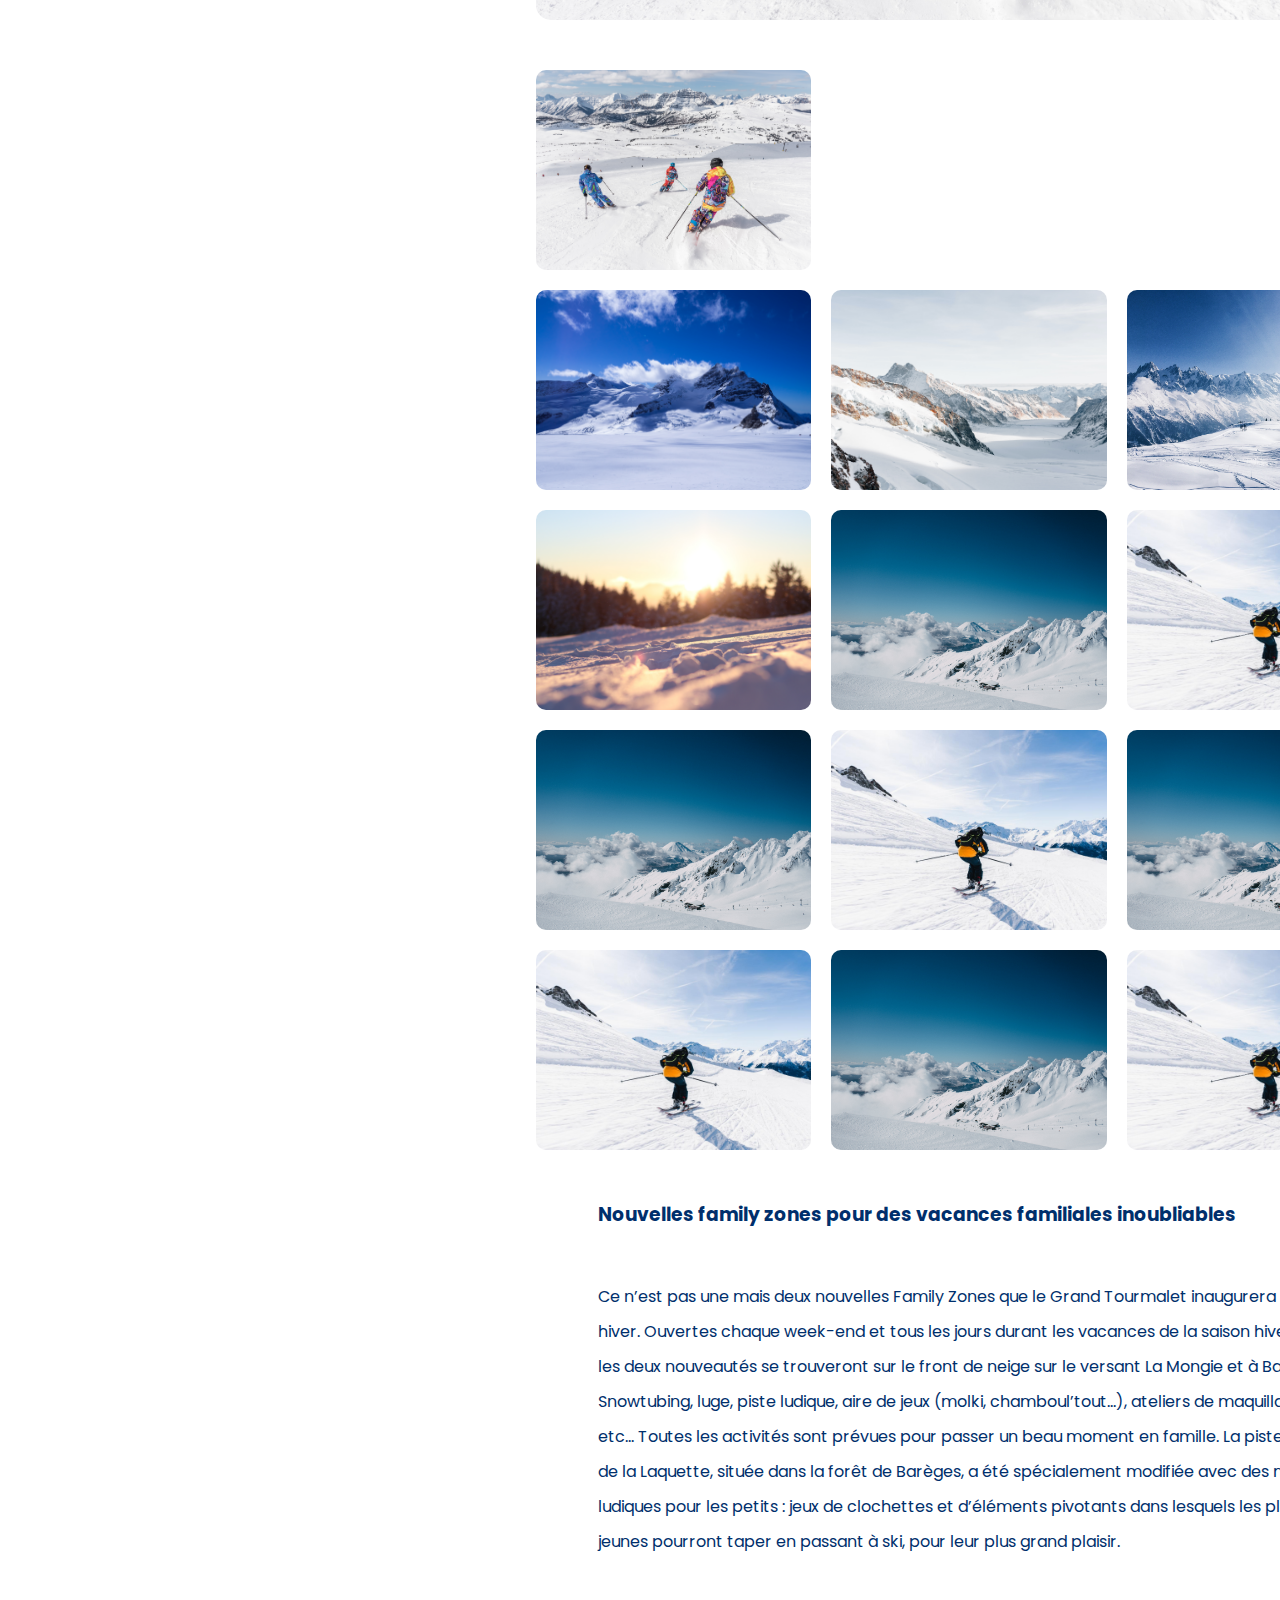
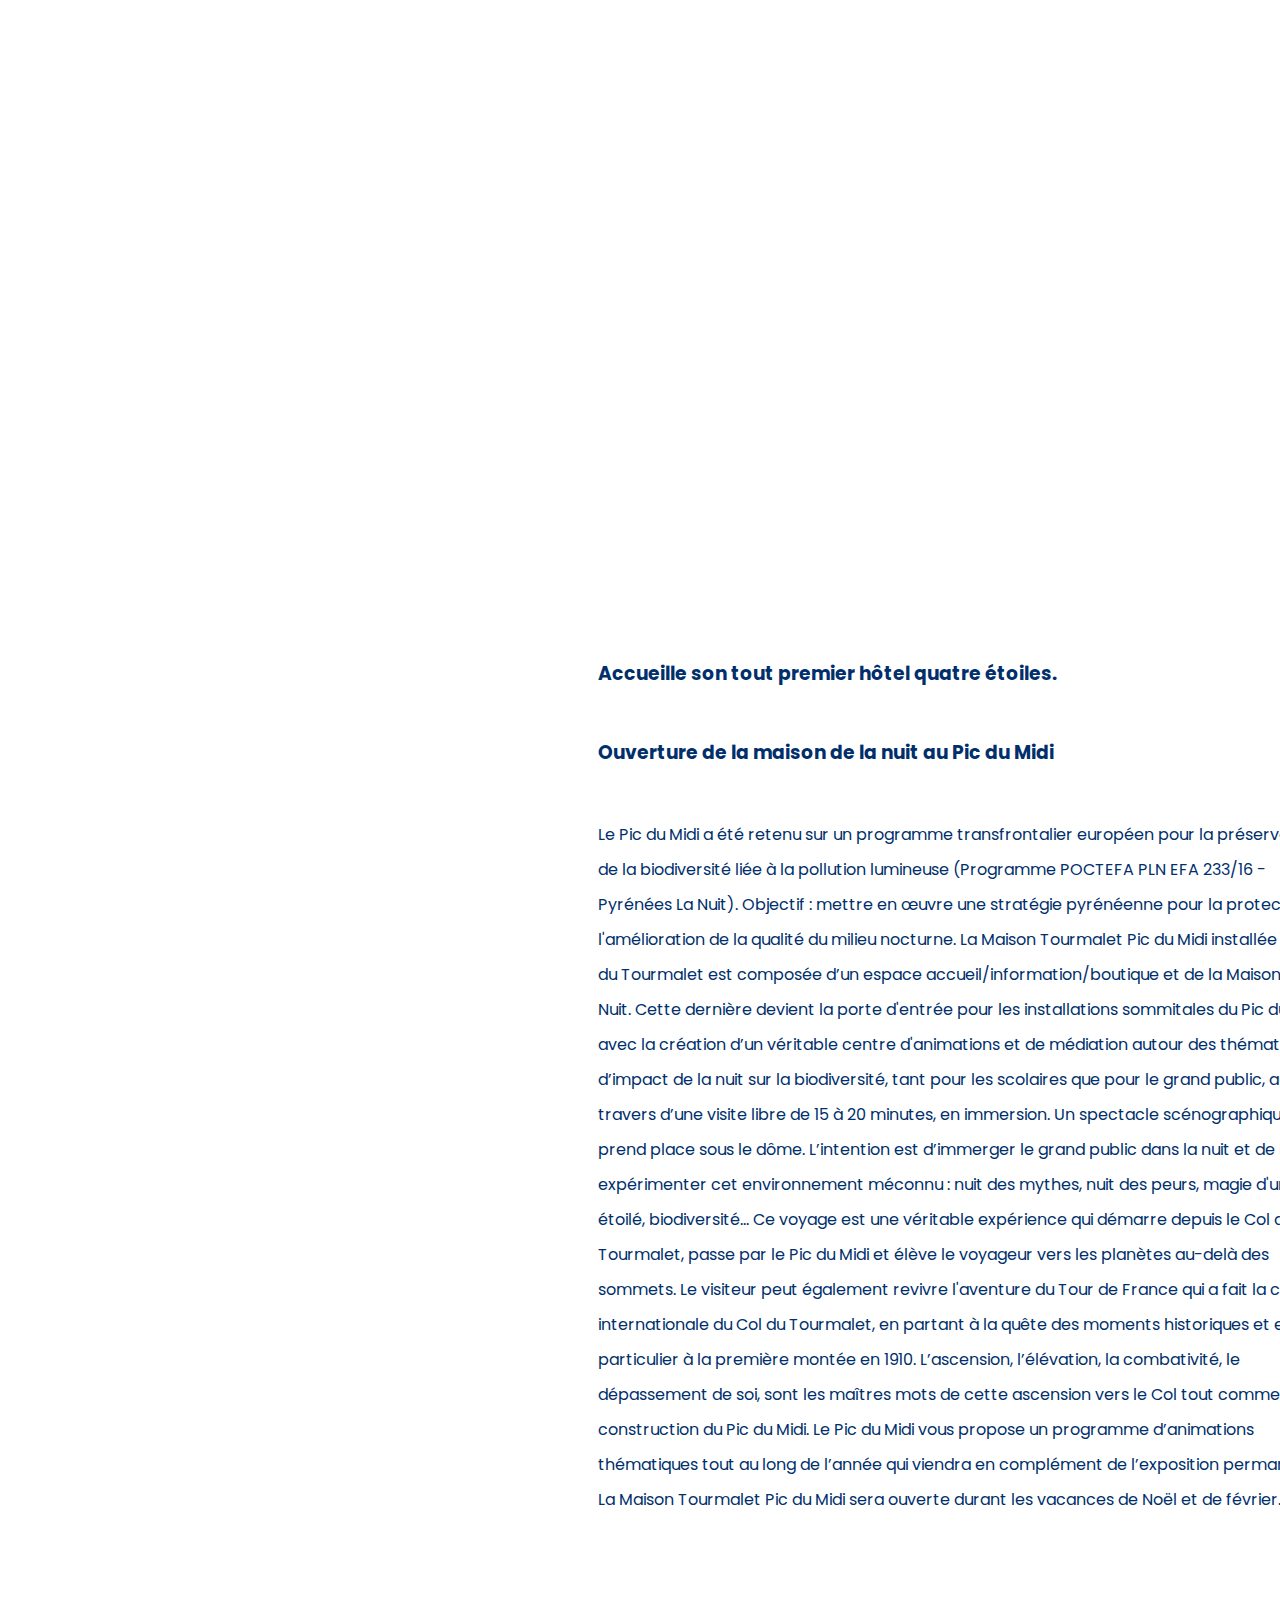
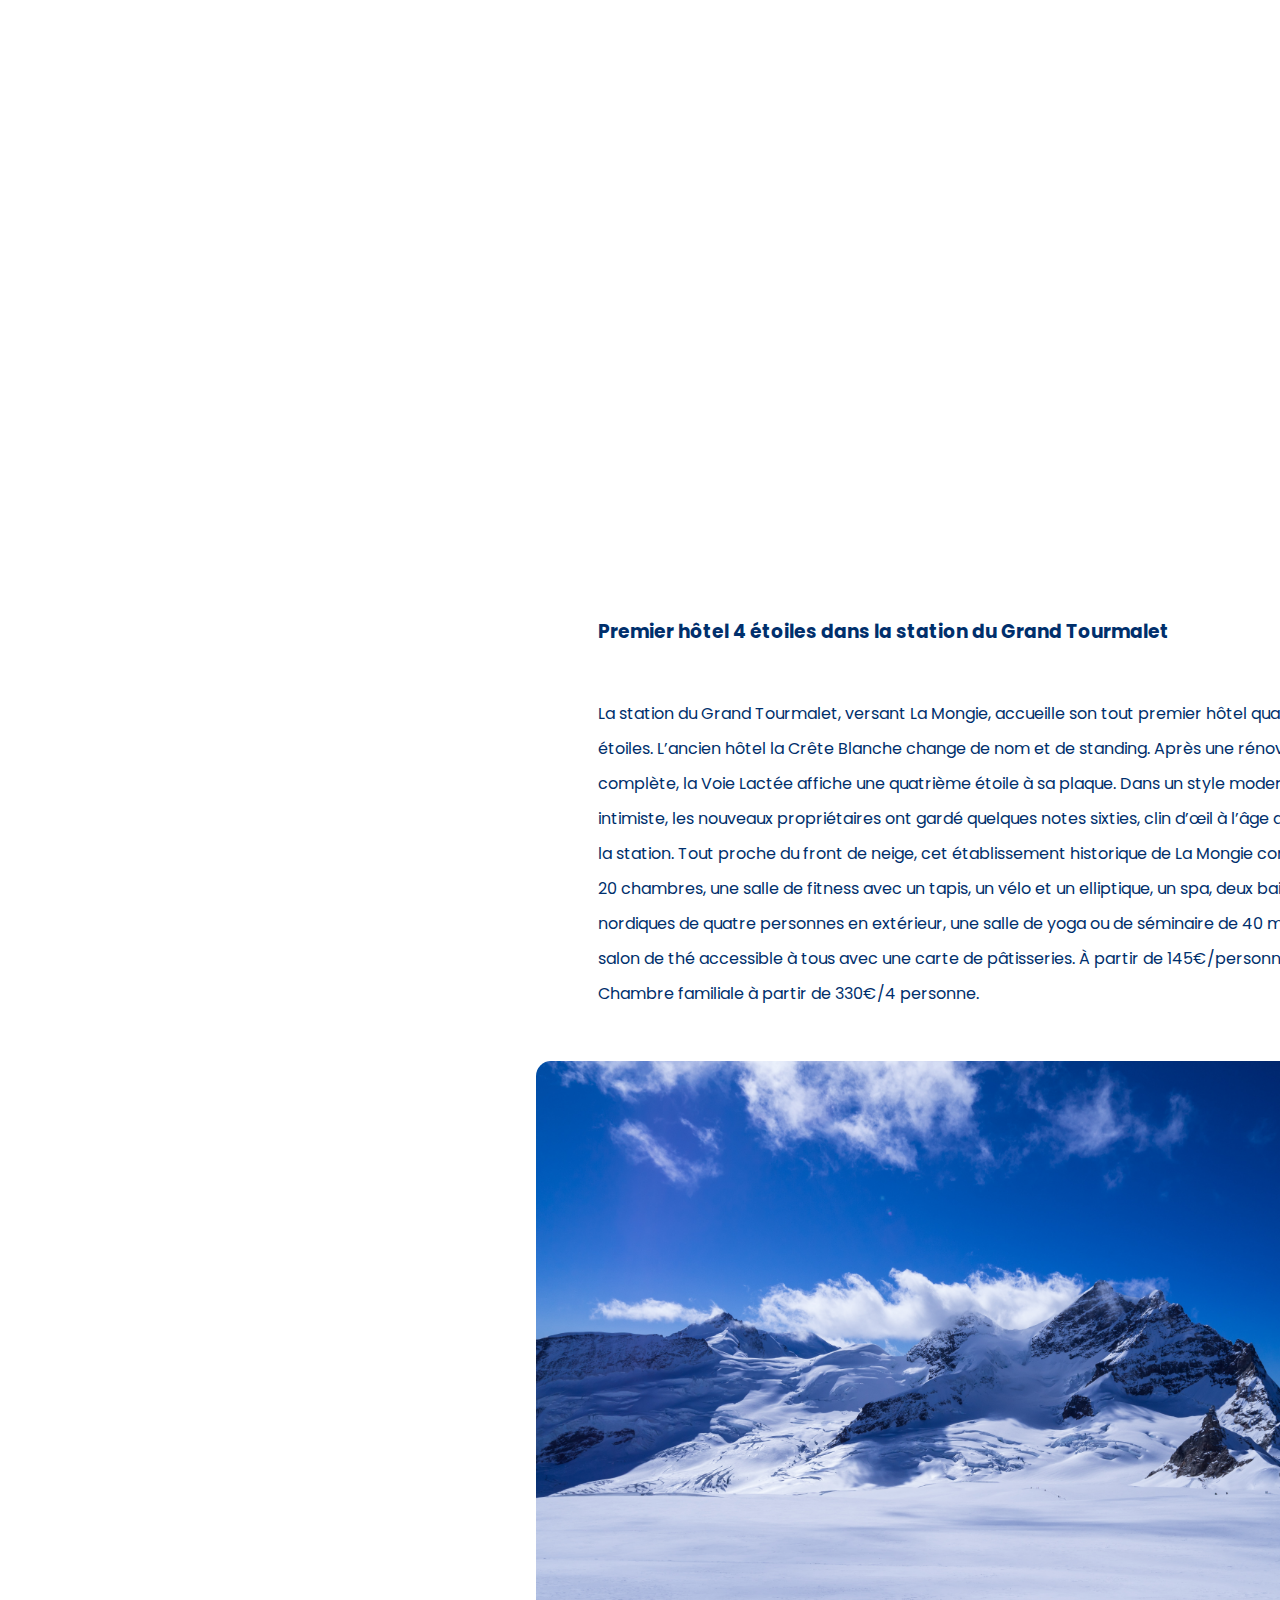
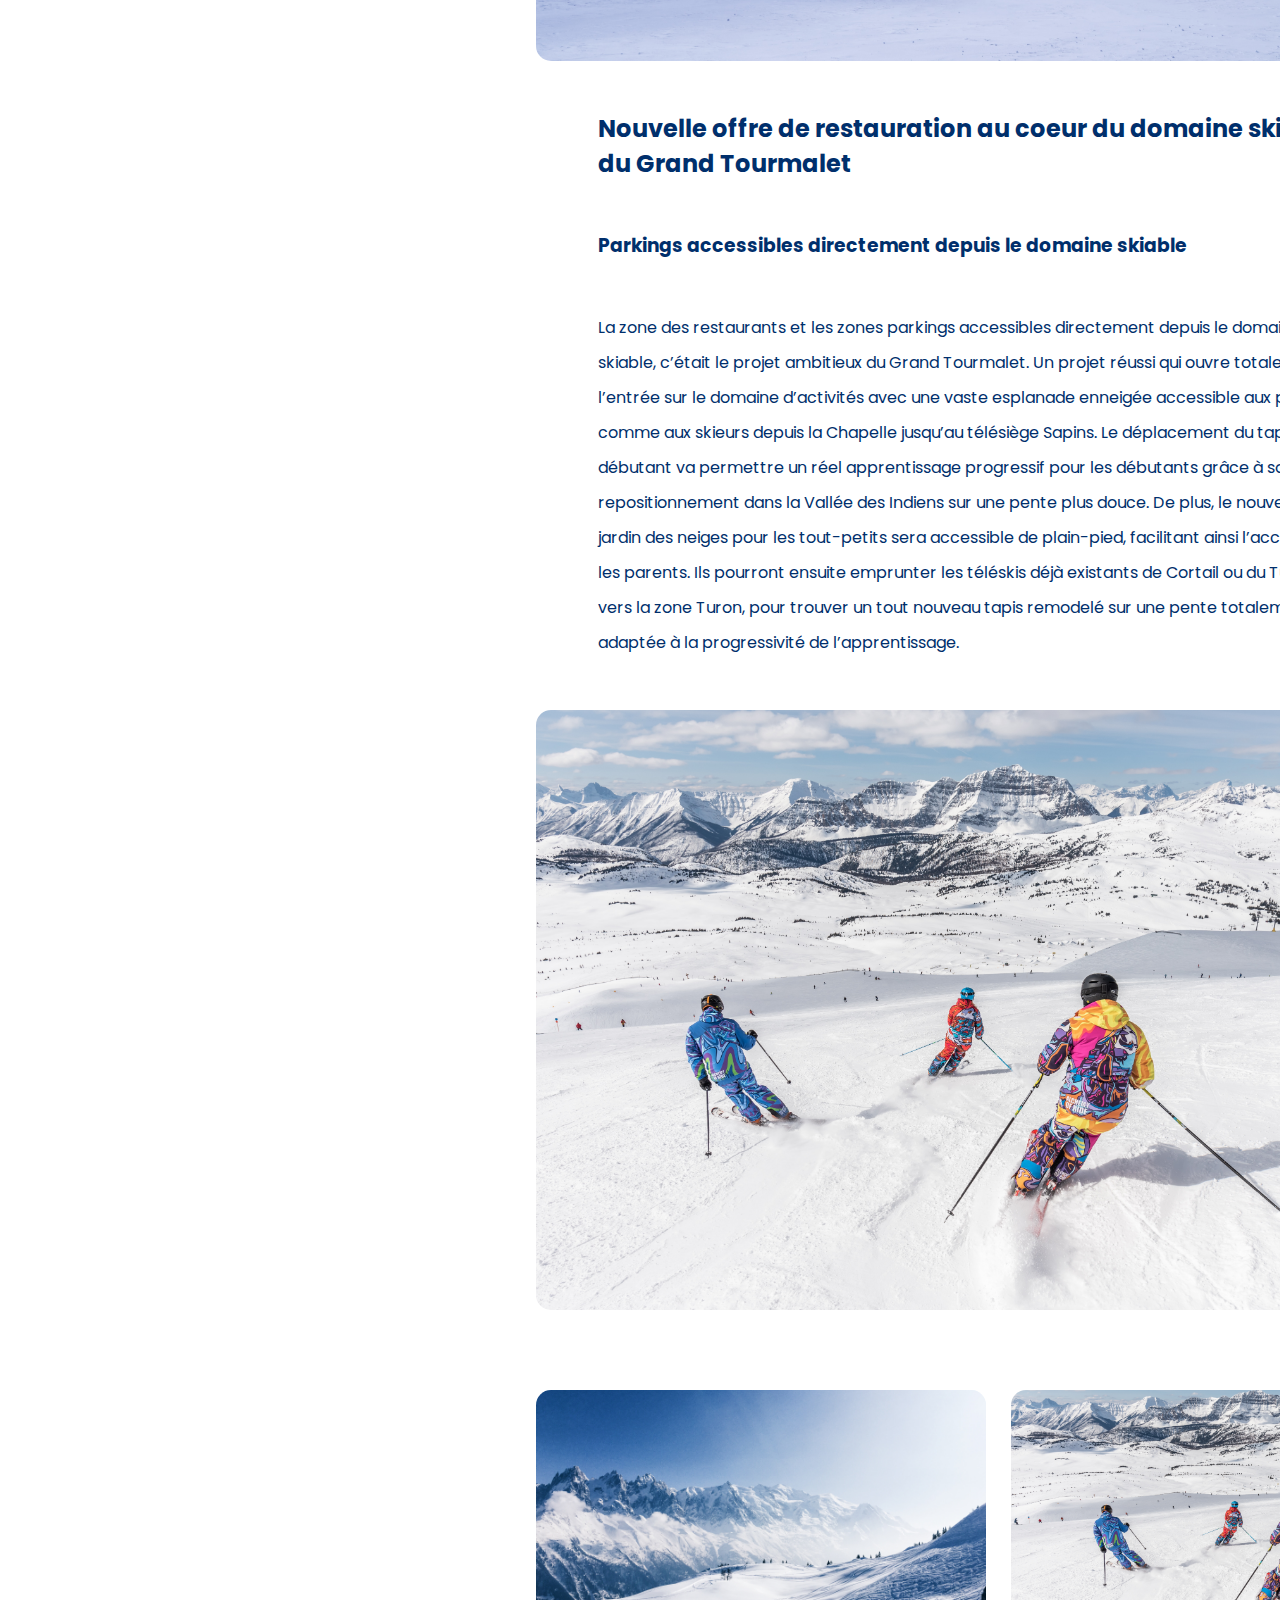
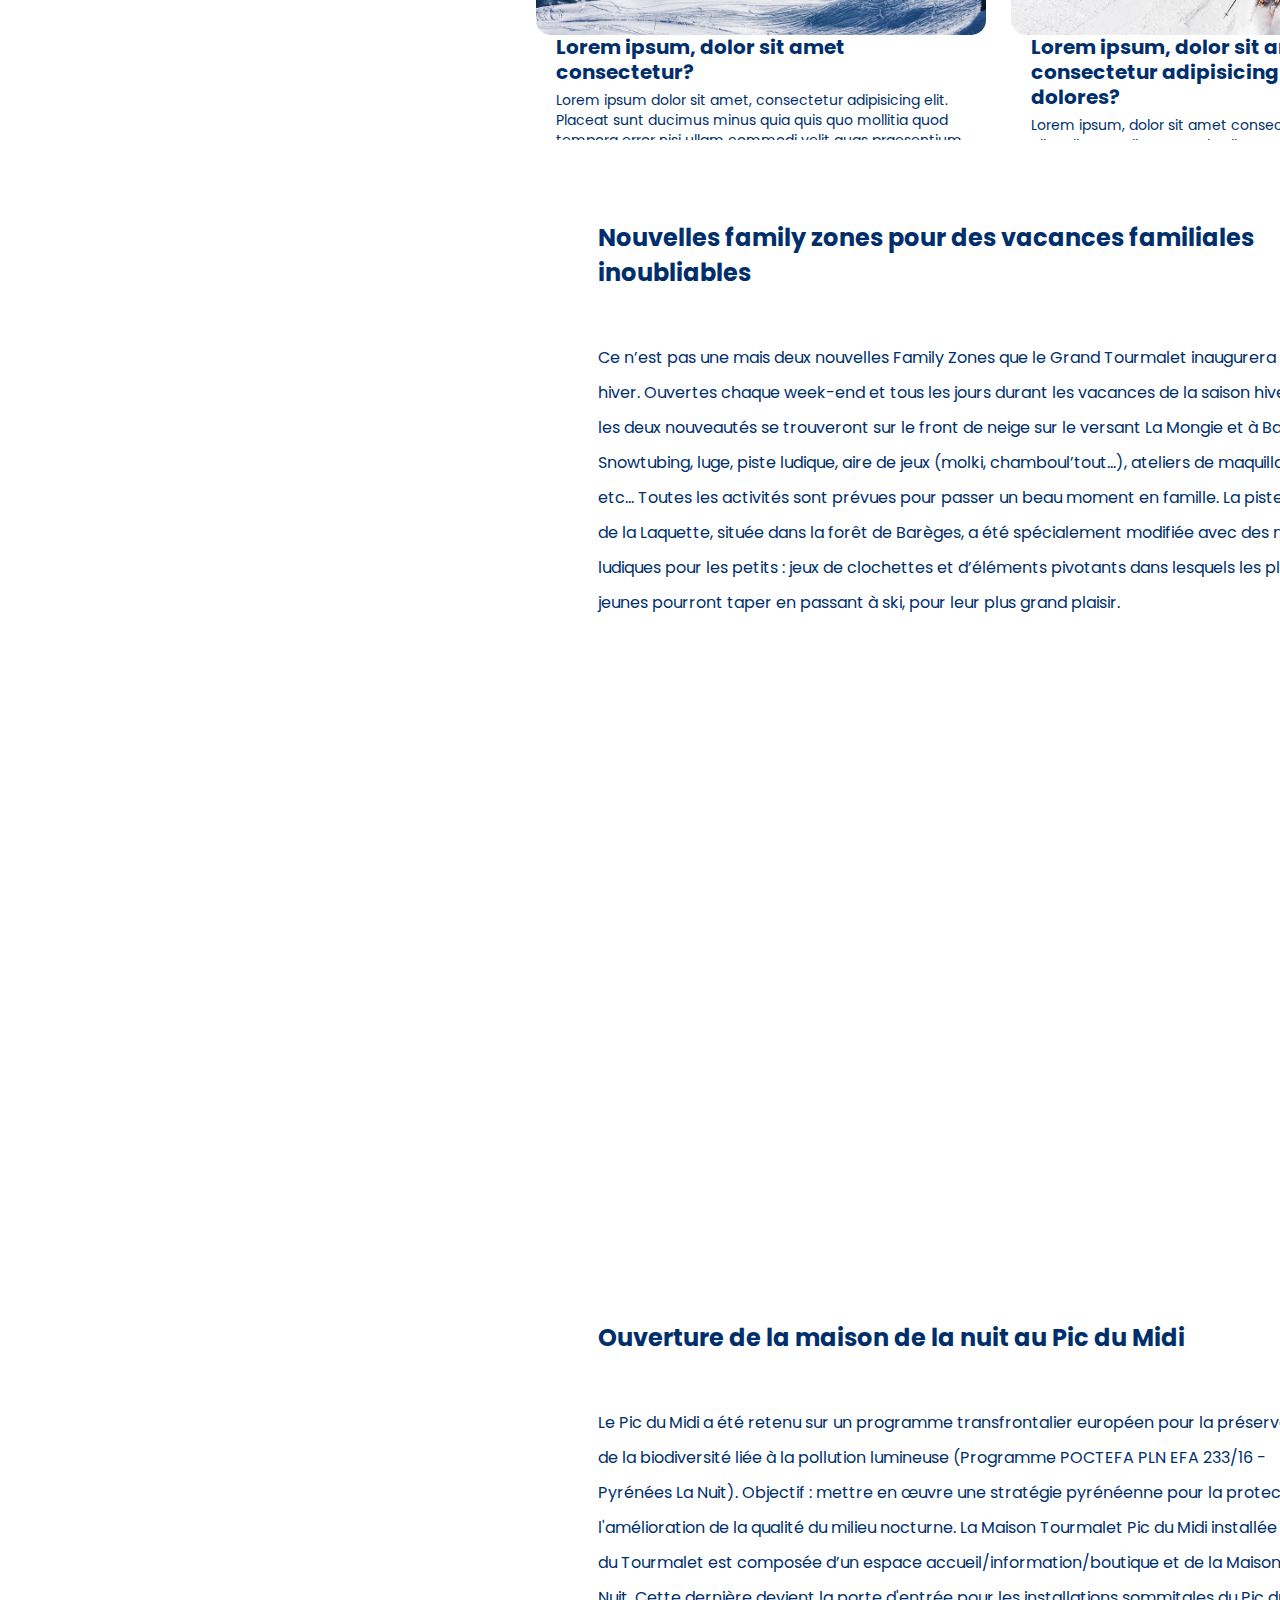
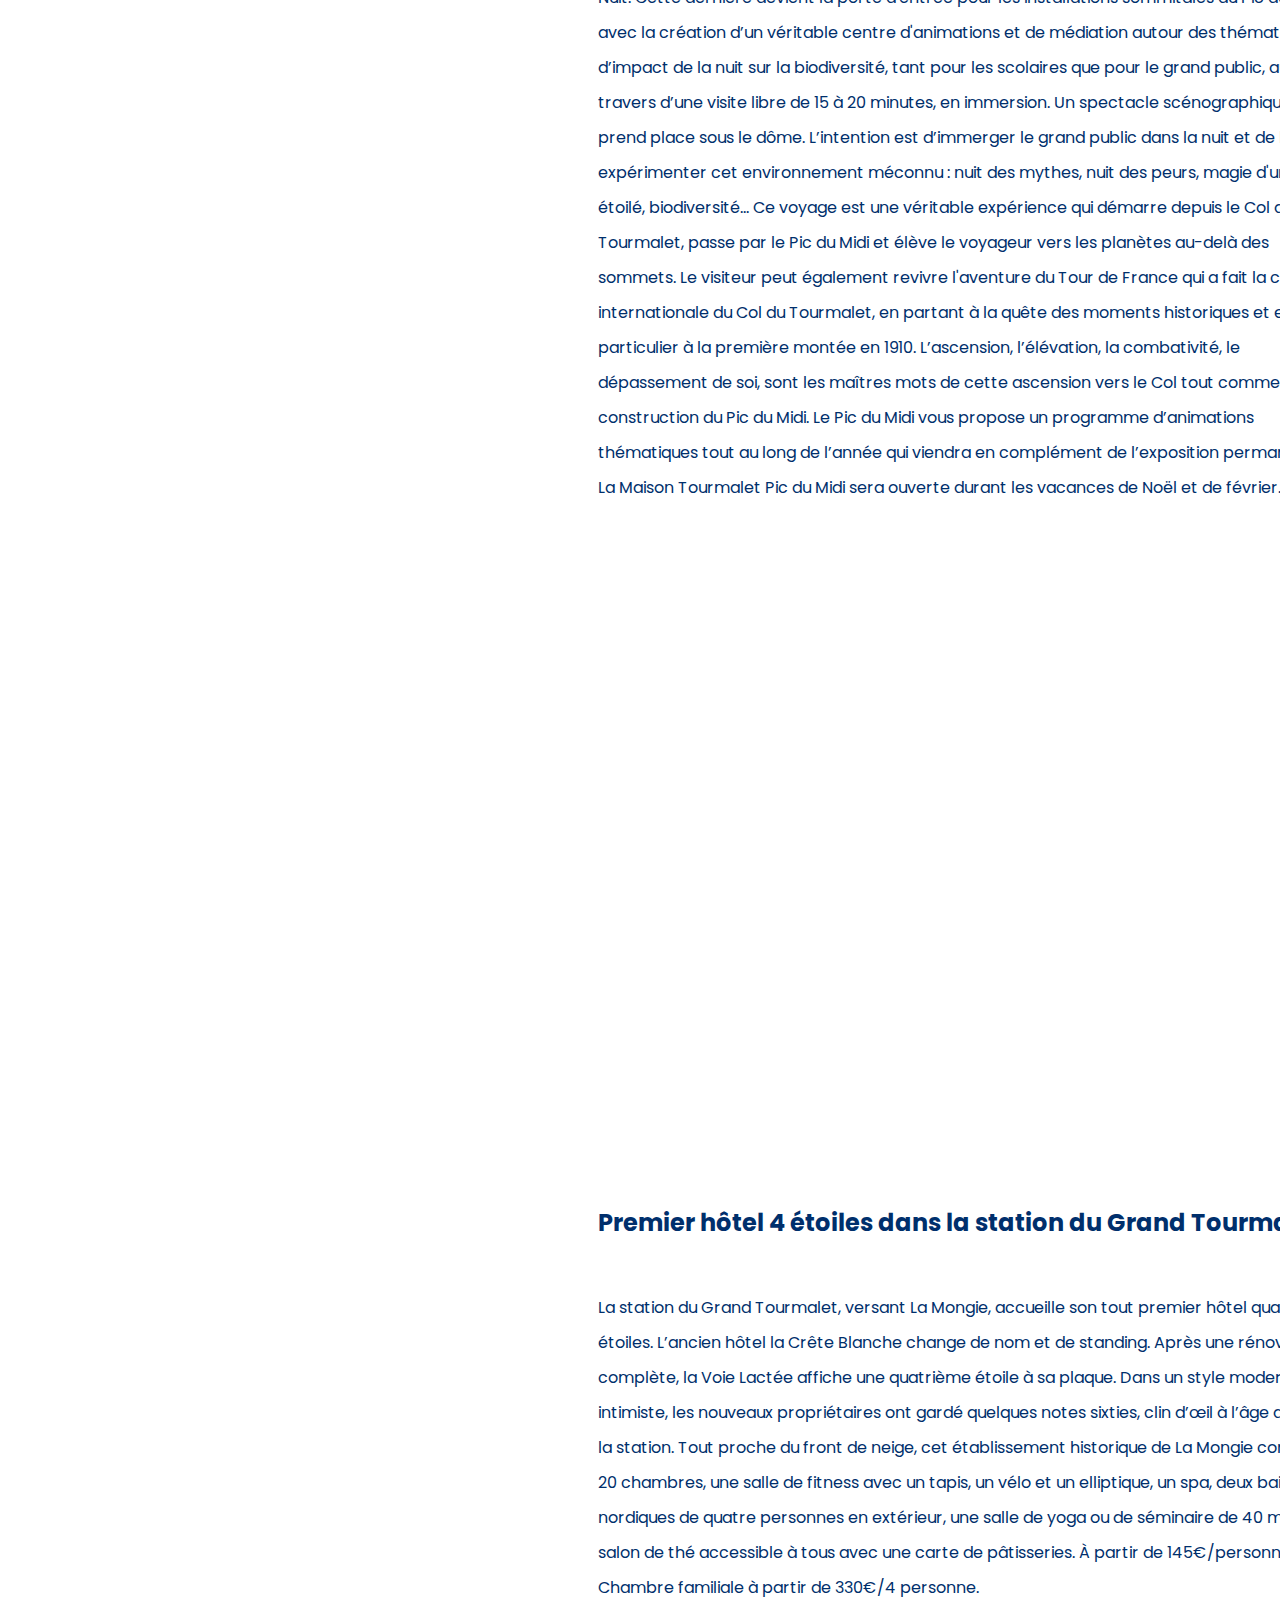
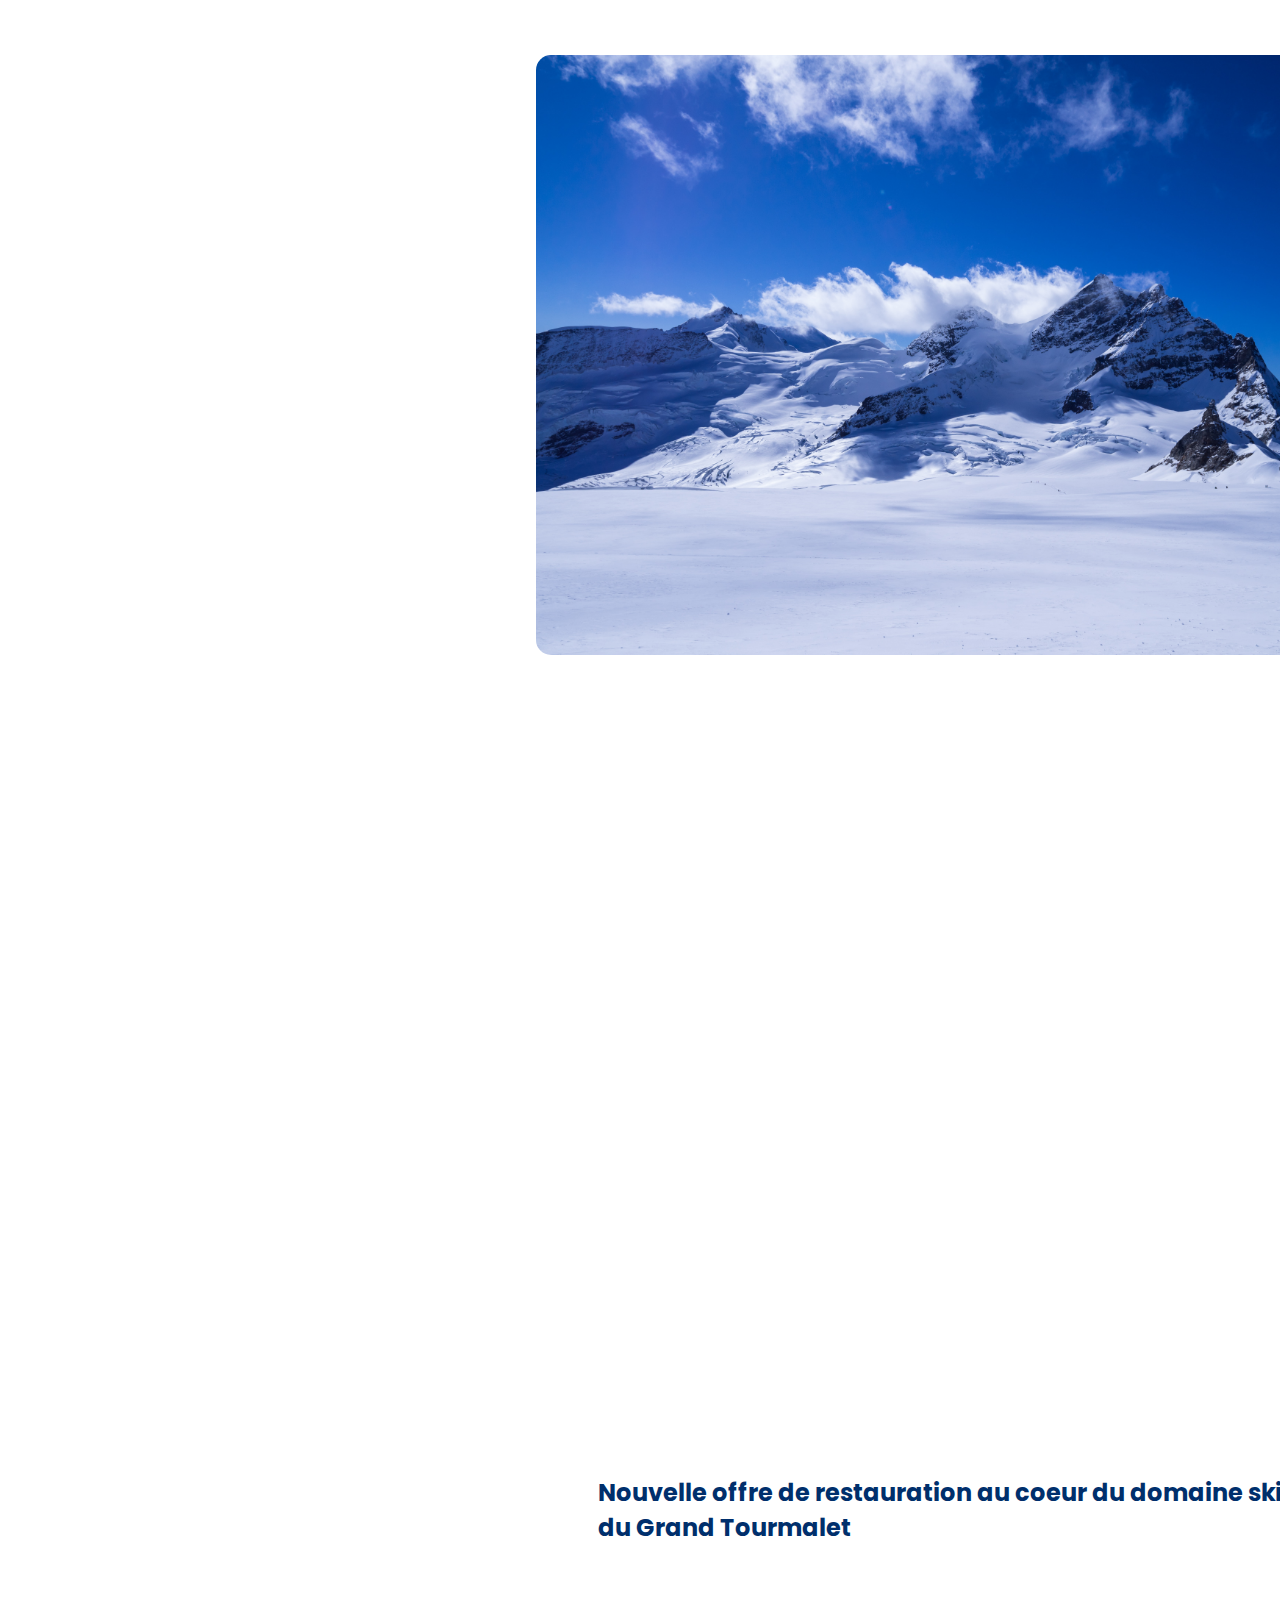
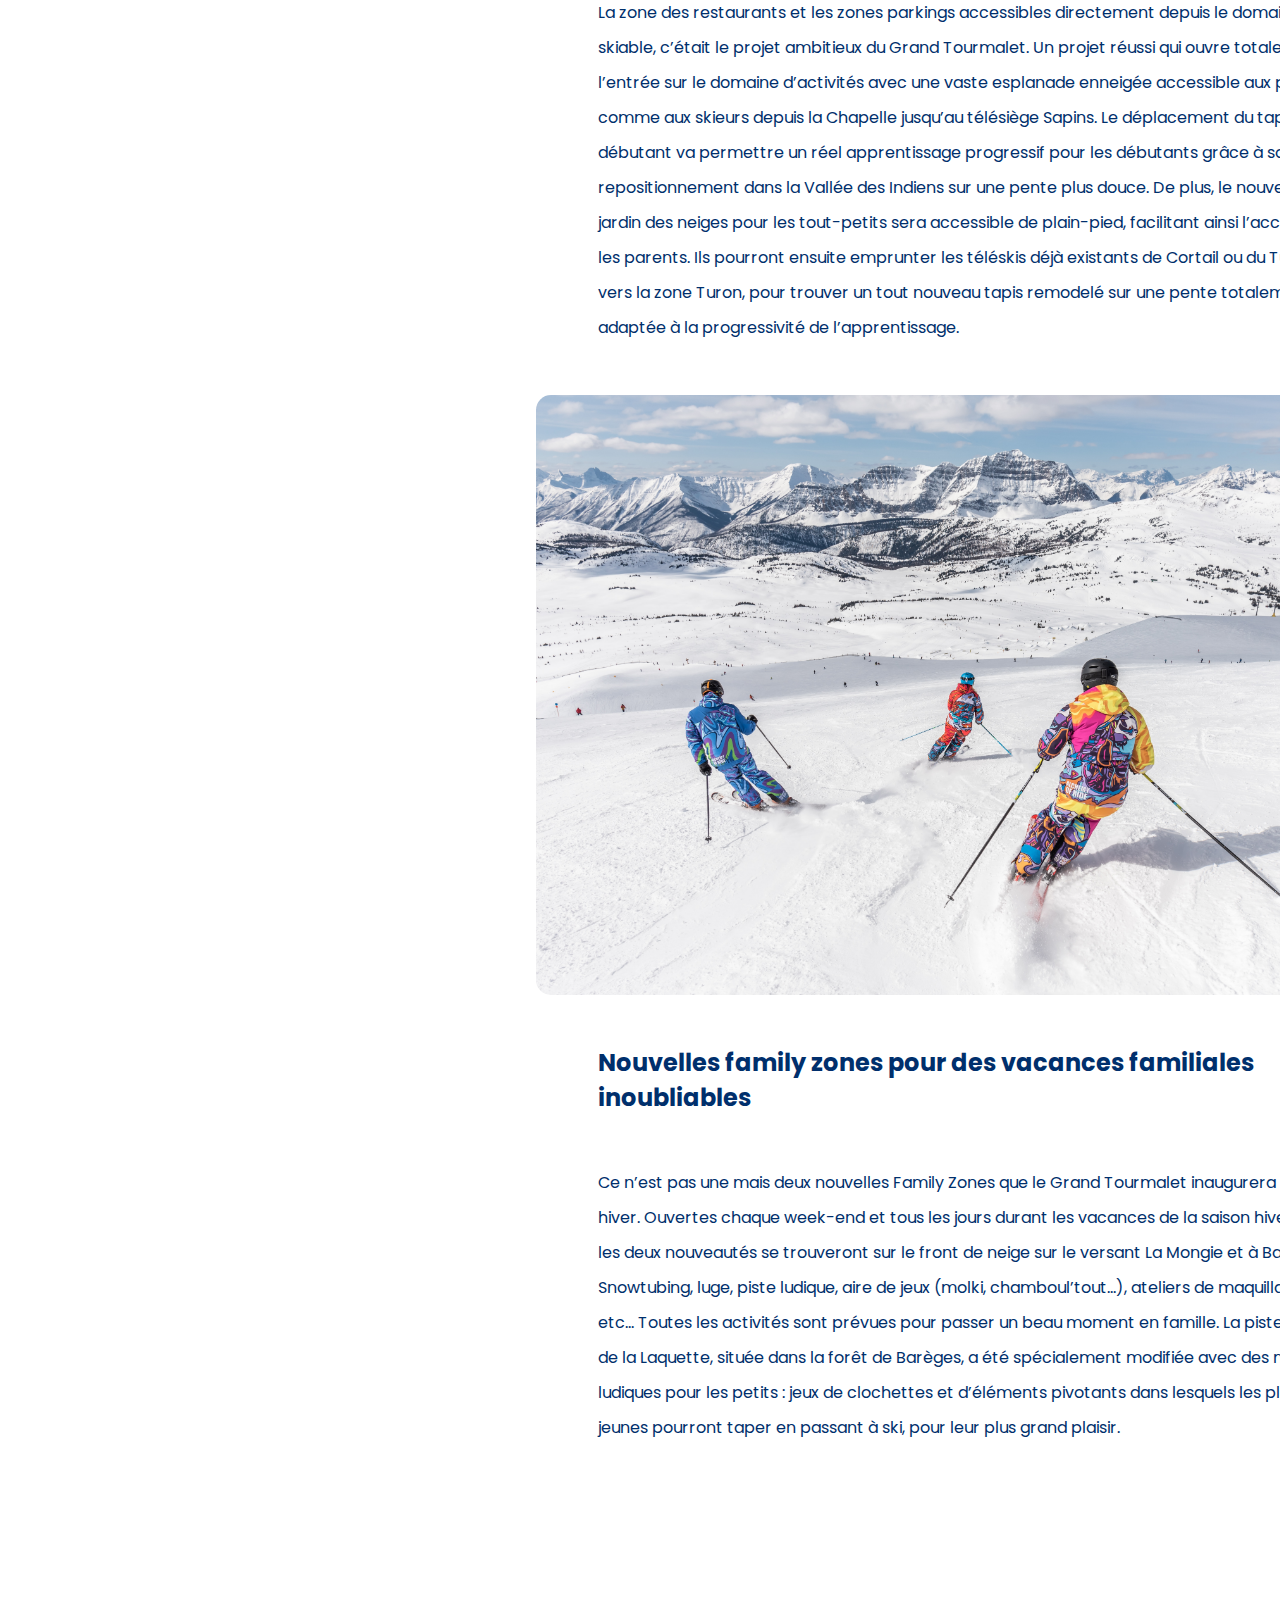
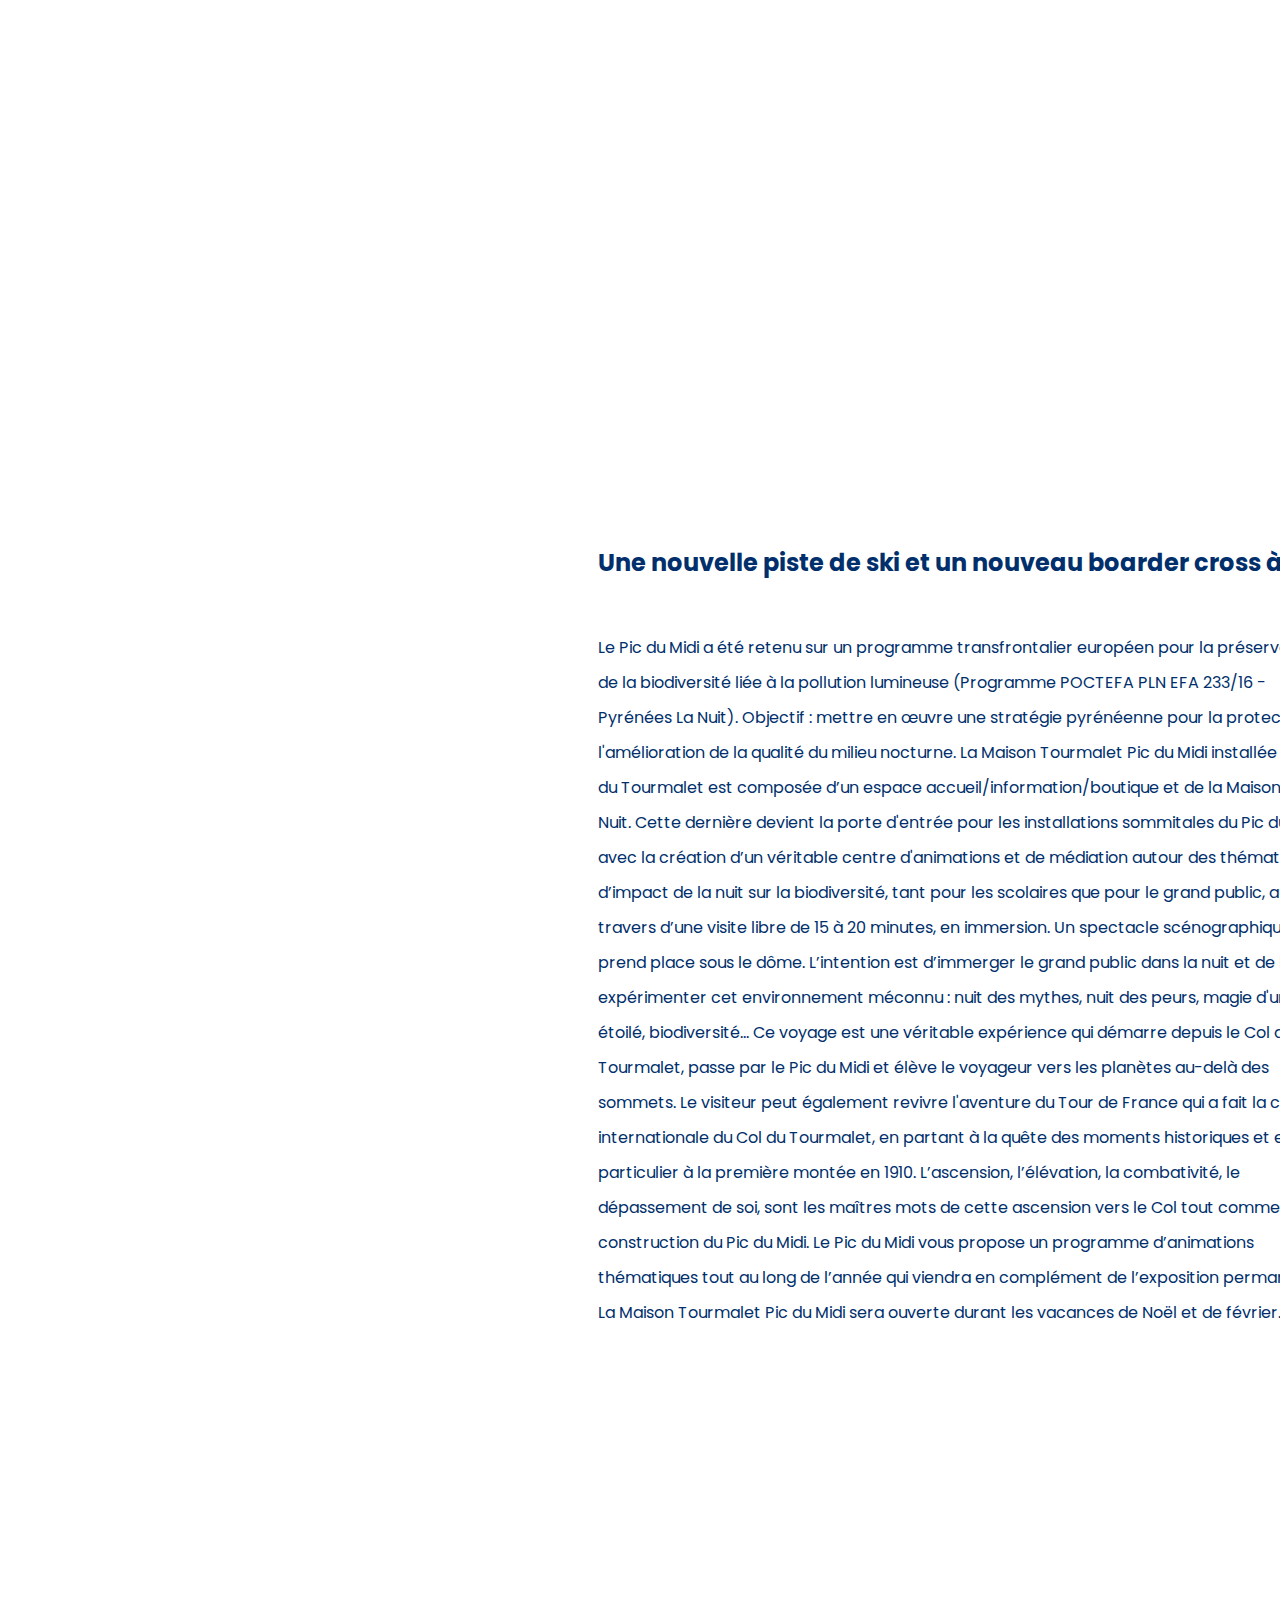
==== commit a21c6f4c: "maj04/05" ====
--- a/index2.html
+++ b/index2.html
@@ -17,6 +17,7 @@
     <section id="npy-blog">
         <aside>
             <ul id="anchor">
+                <li>Sommaire</li>
             </ul>
         </aside>
         <main>
--- a/style2.css
+++ b/style2.css
@@ -4,6 +4,7 @@
     padding: 0;
     box-sizing: border-box;
     font-family: 'Poppins';
+    /* scroll-behavior: smooth; */
 }
 h1,h2,h3,h4,h5,h6,p,a,li {
     color: #002f6c;
@@ -98,6 +99,12 @@
 #npy-blog aside ul li ion-icon{
     margin-right: 10px;
     font-size: 50px;
+}
+#npy-blog aside ul li:first-child{
+    border-left: 0;
+    text-align: center;
+    font-size: 18px;
+    opacity: 1;
 }
 #npy-blog aside a {
     text-decoration: none;
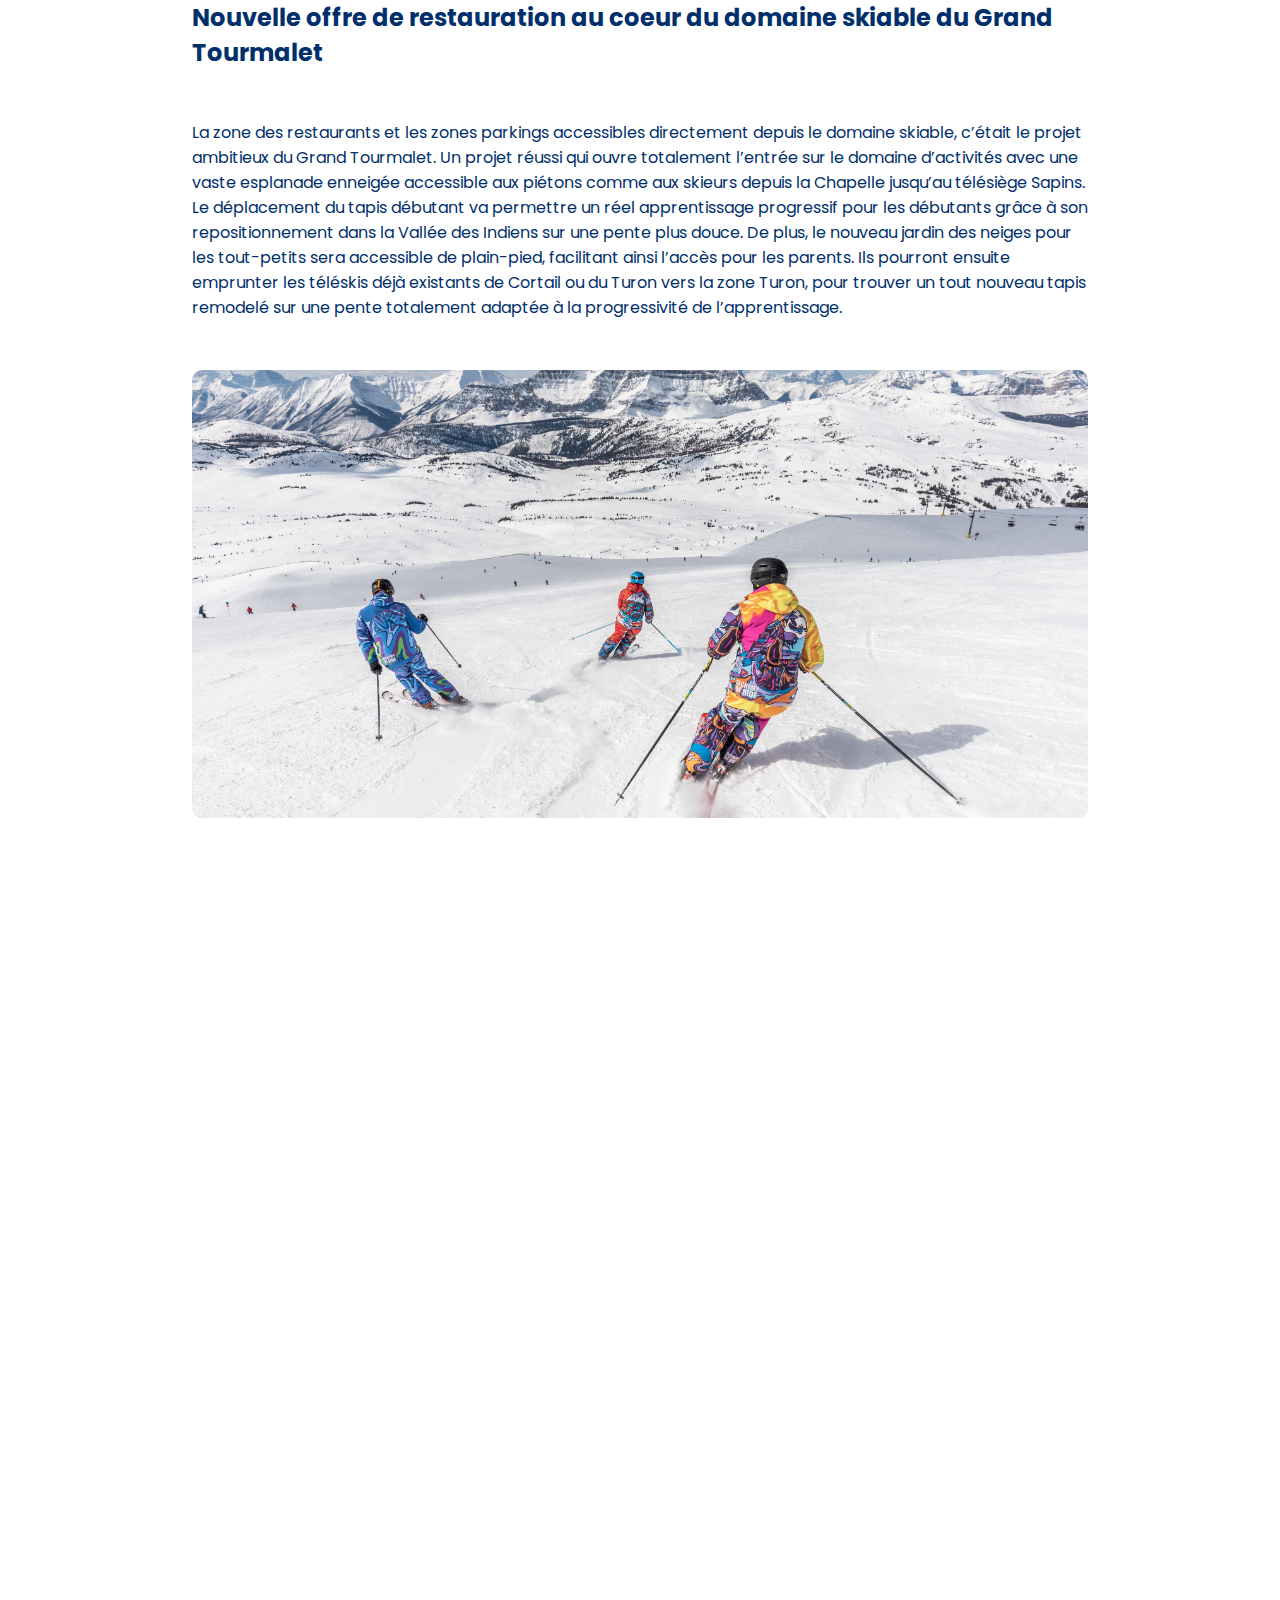
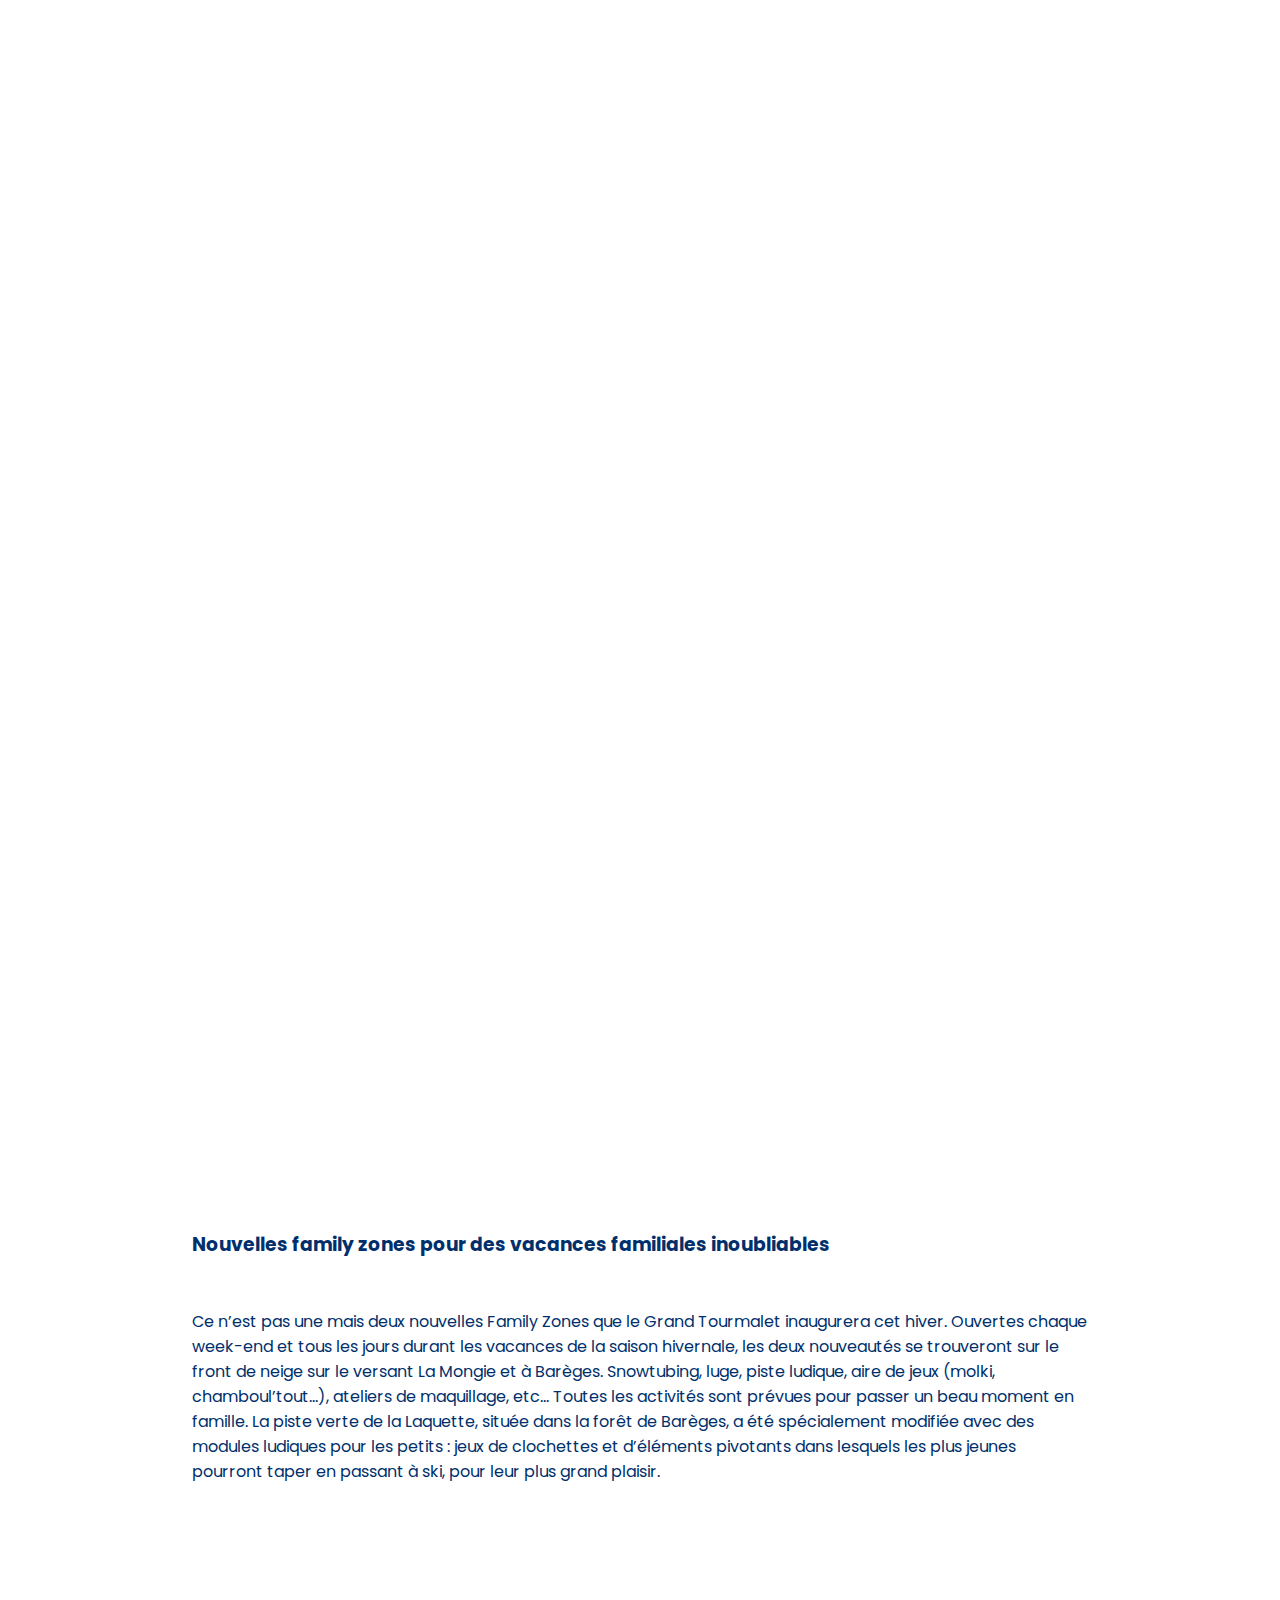
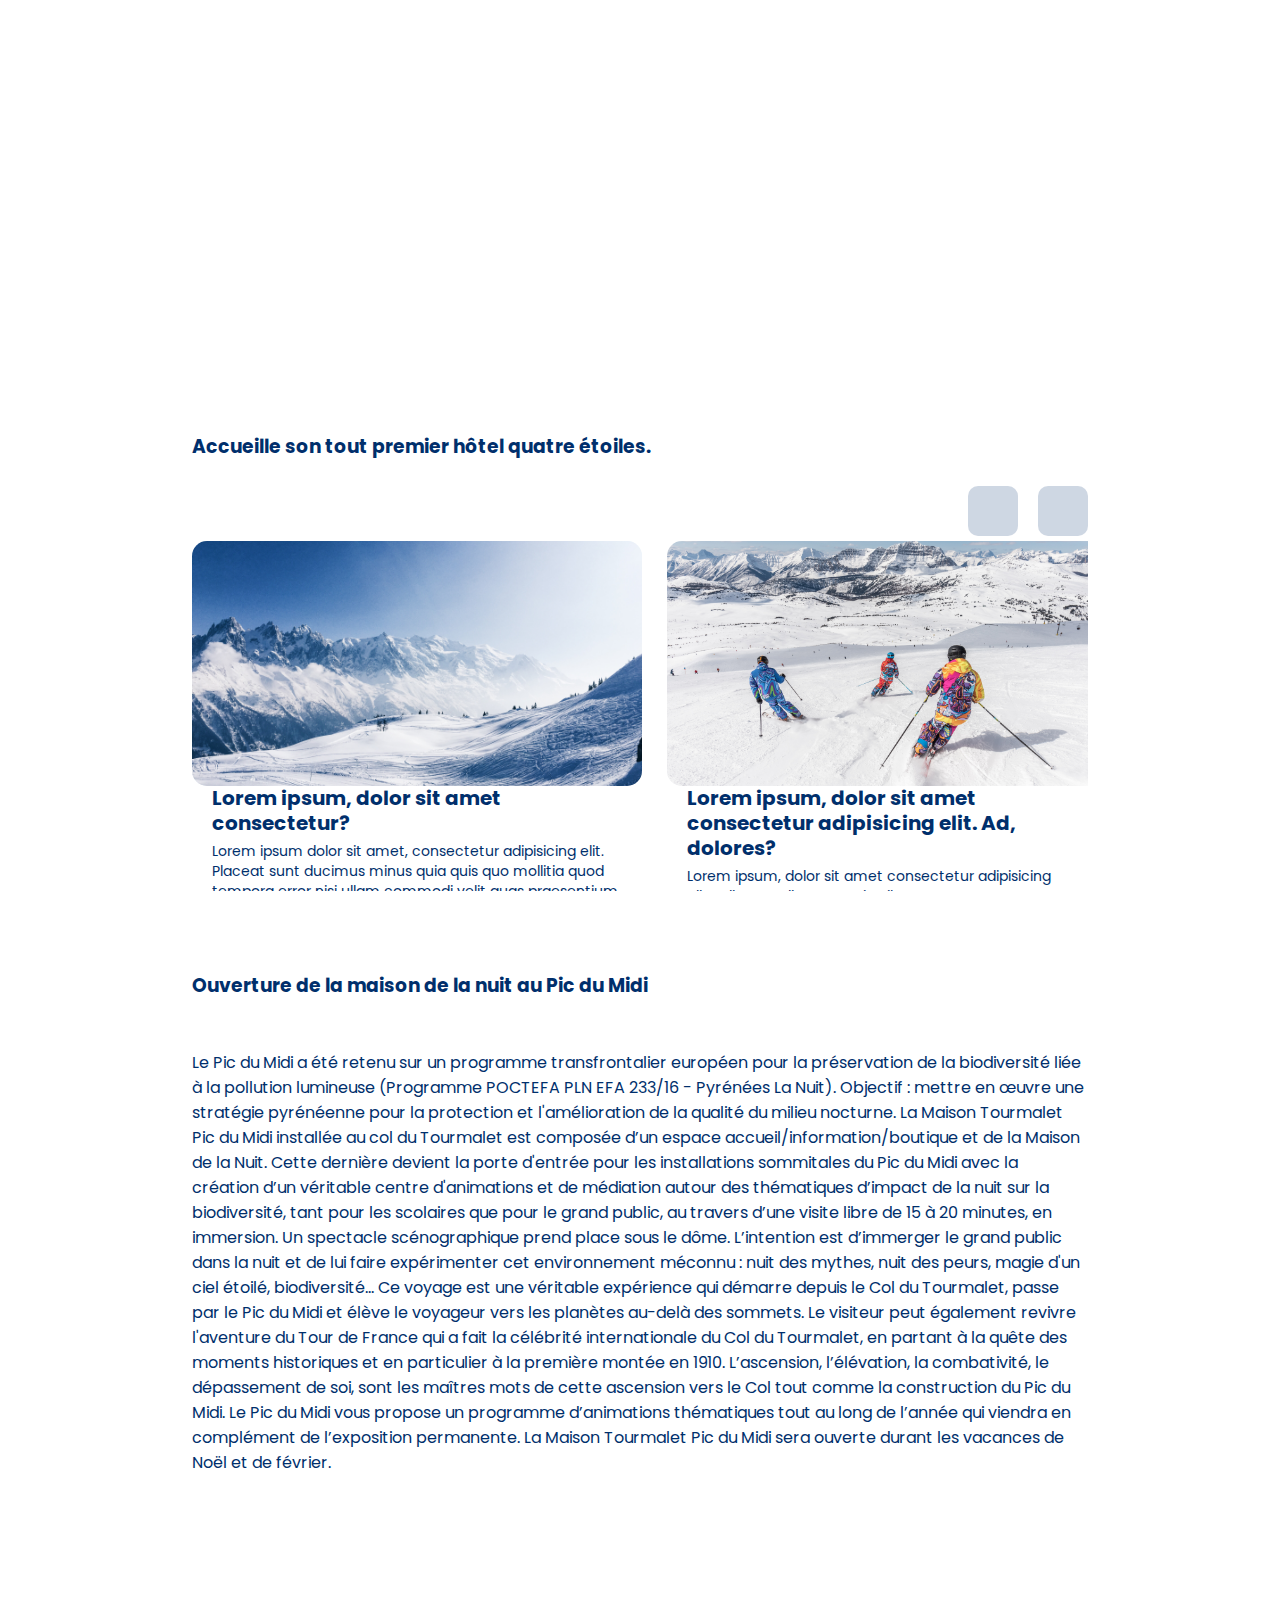
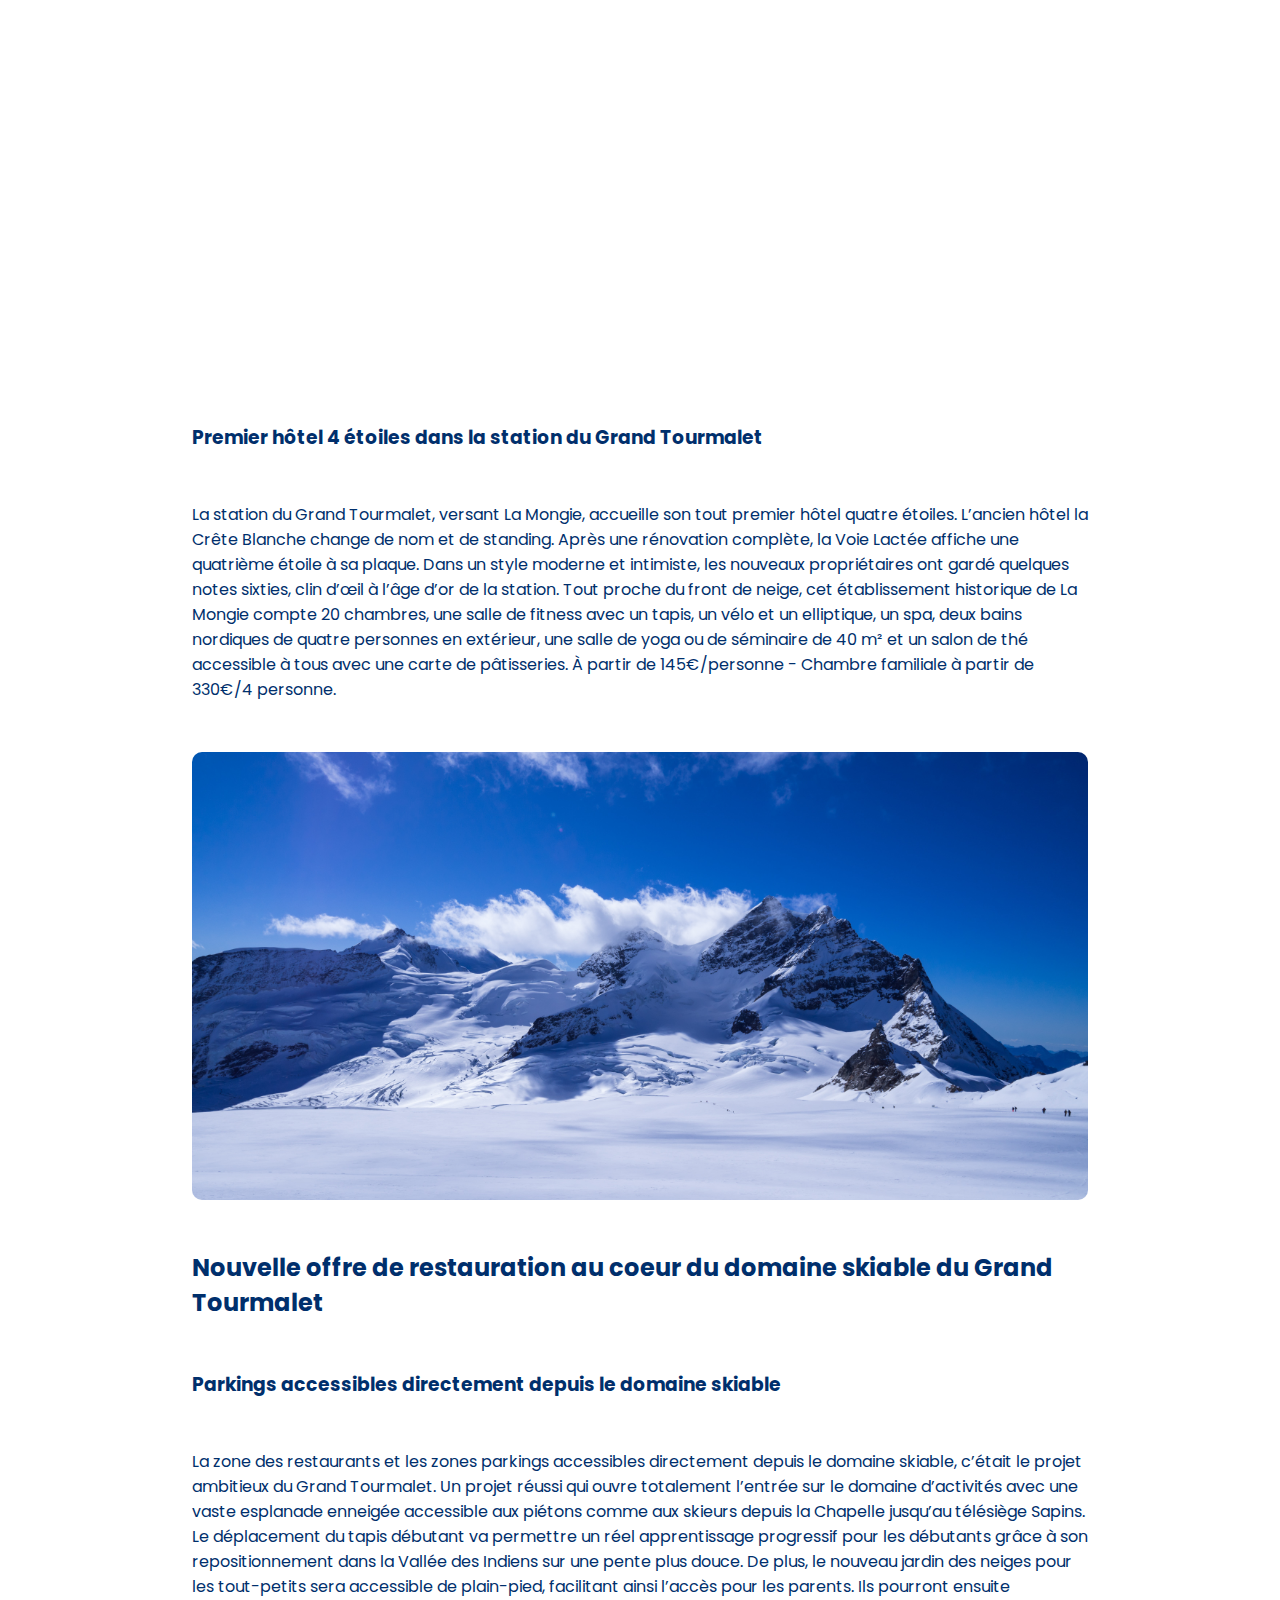
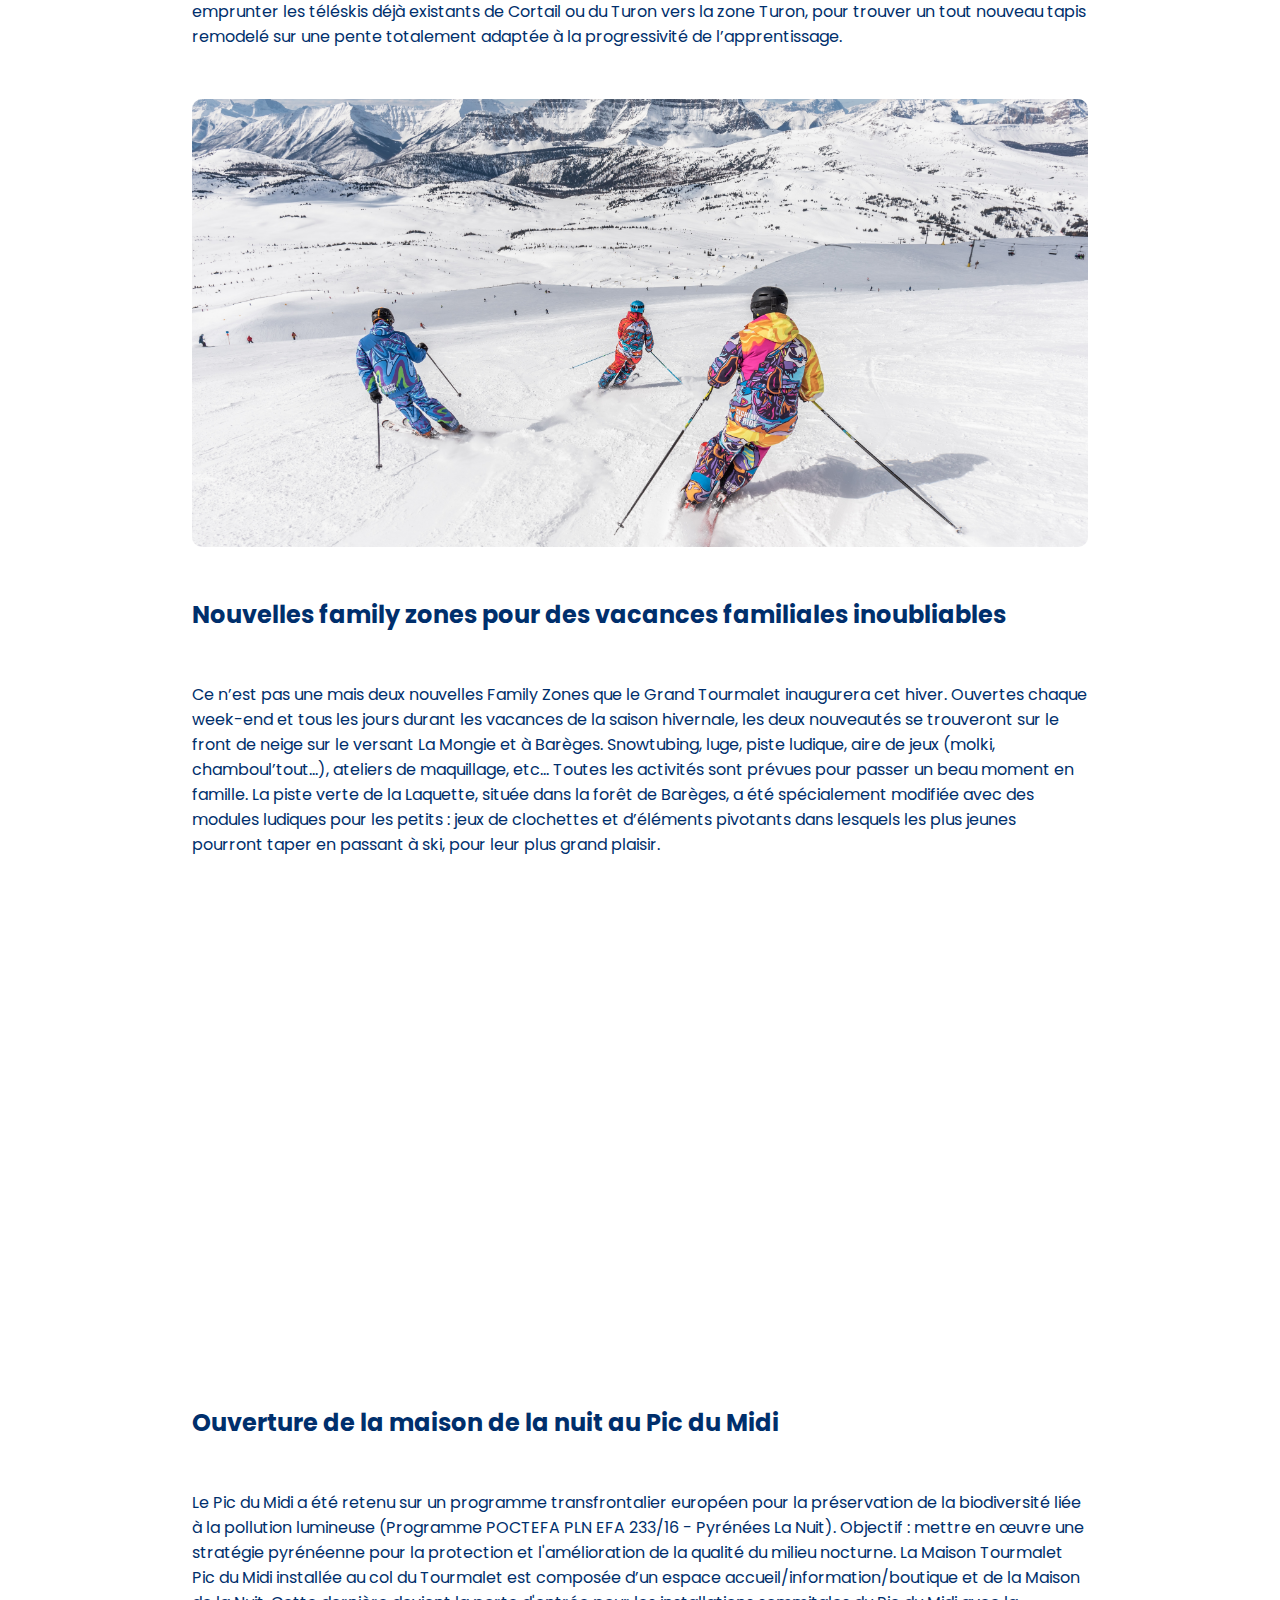
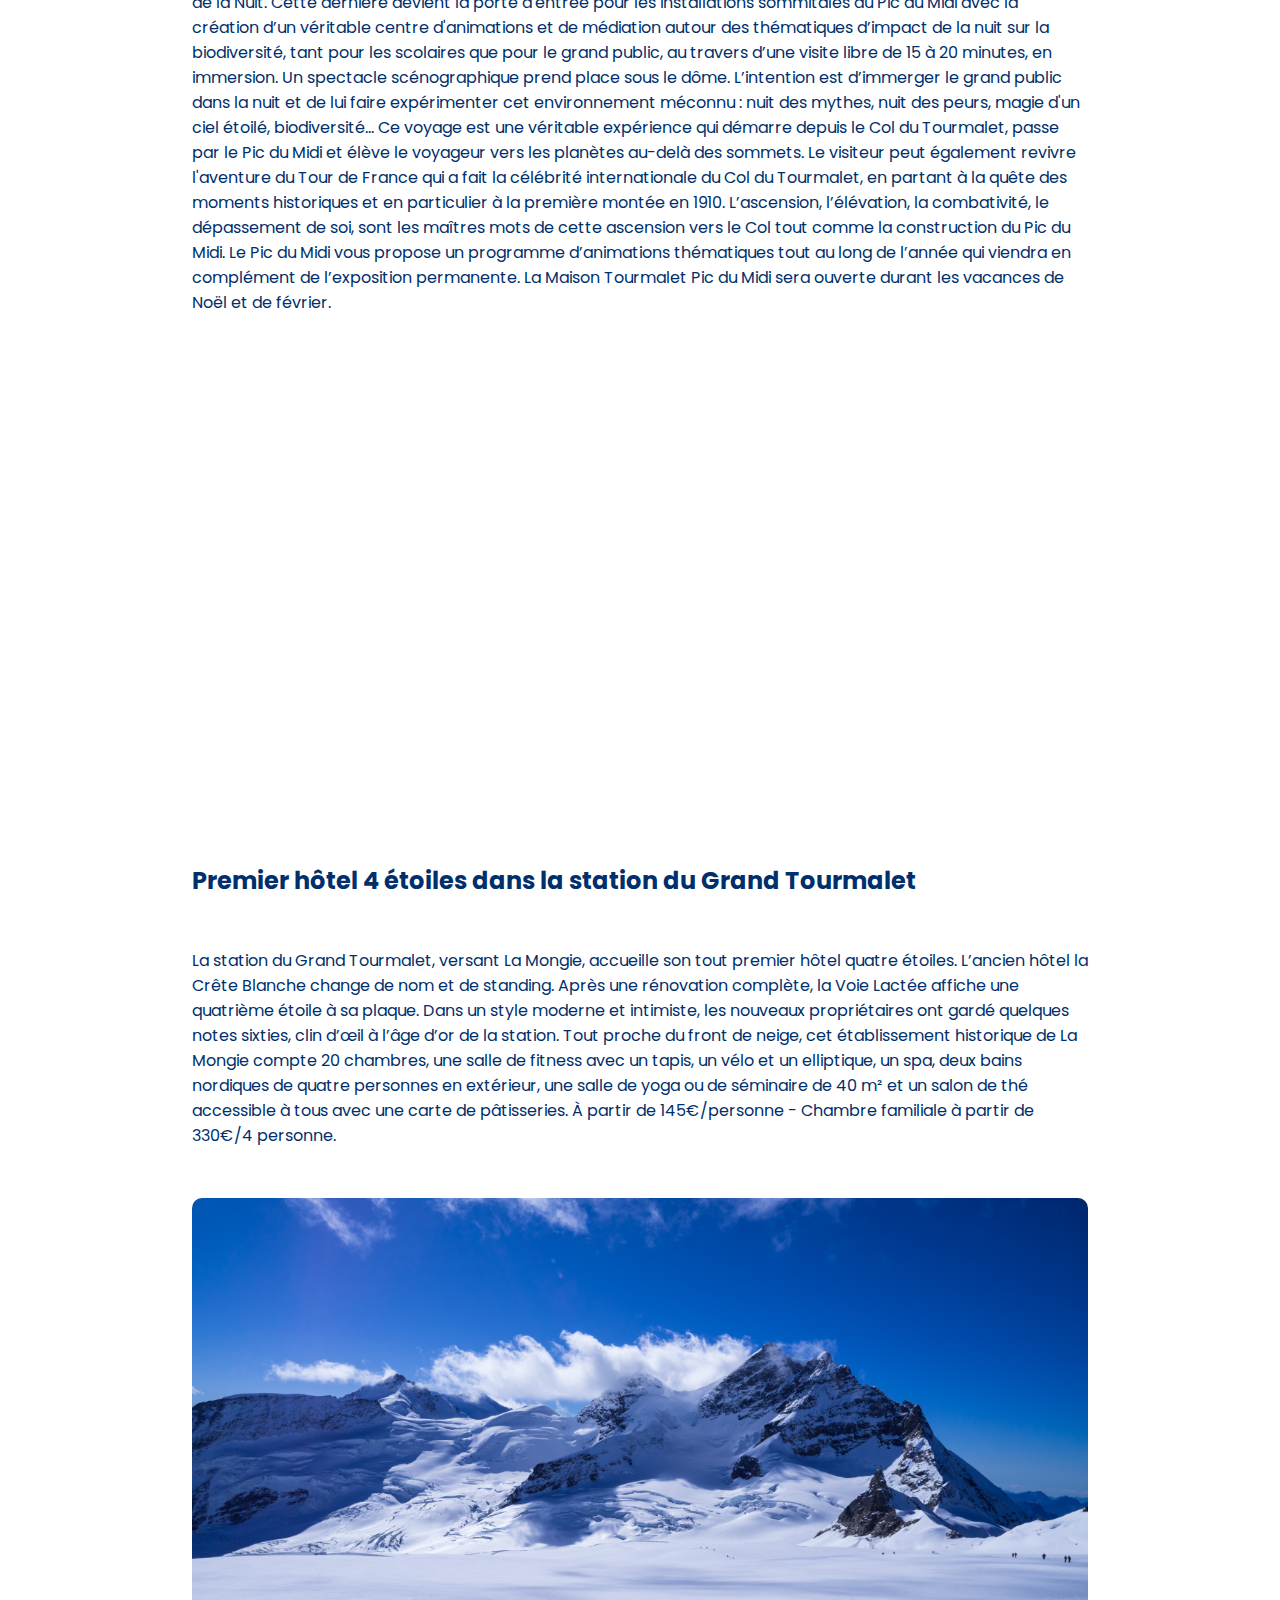
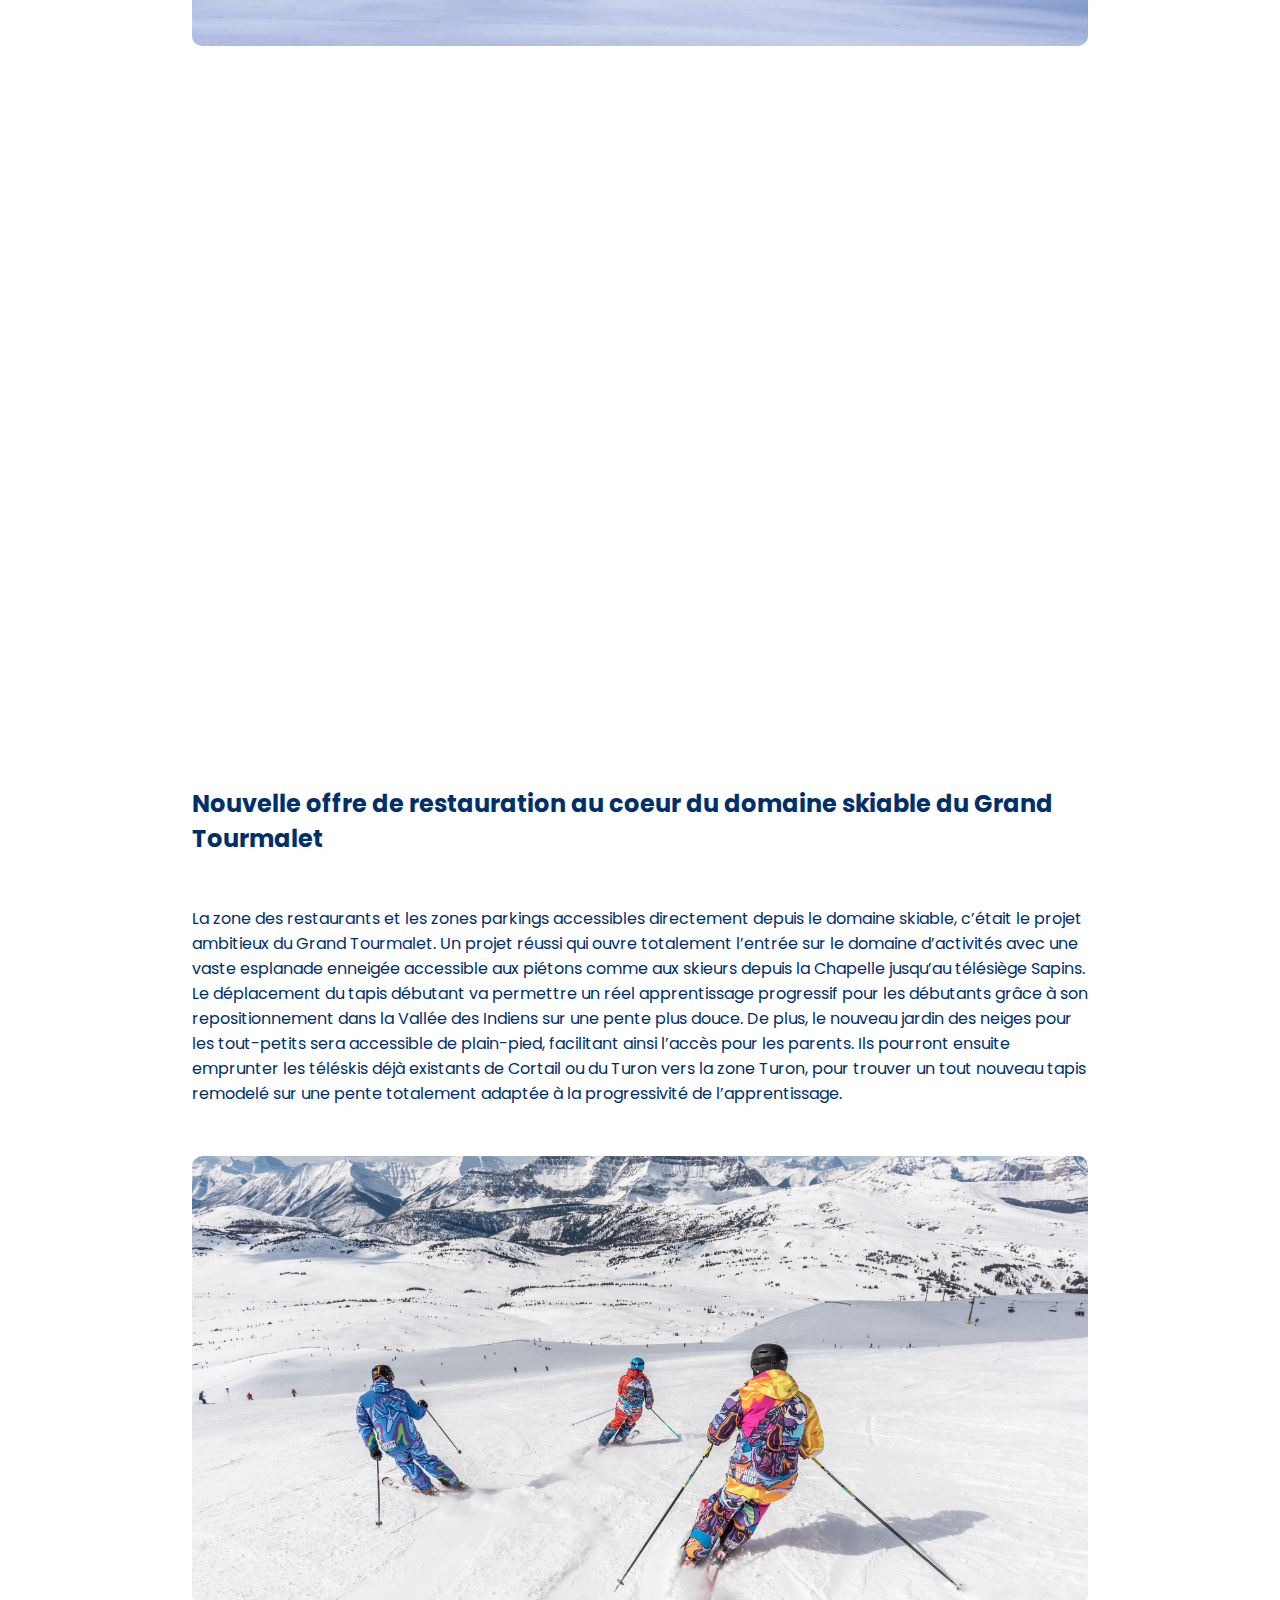
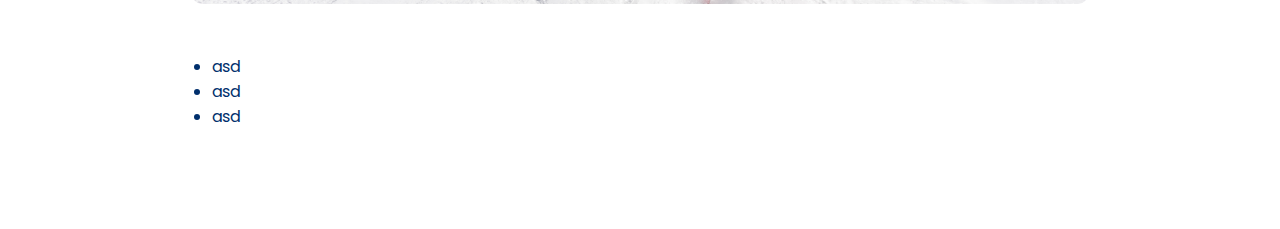
==== commit 873f9198: "maj05/05" ====
--- a/index2.html
+++ b/index2.html
@@ -26,51 +26,66 @@
             <div class="article-img">
                 <img src="/res/1.jpg" alt="">
             </div>
-            <div id="img-container">
-                <div>
-                    <img src="res/1.jpg" alt="">
-                </div>
-                <div>
-                    <img src="res/2.jpg" alt="">
-                </div>
-                <div>
-                    <img src="res/3.jpg" alt="">
-                </div>
-                <div>
-                    <img src="res/4.jpg" alt="">
-                </div>
-                <div>
-                    <img src="res/5.jpg" alt="">
-                </div>
-                <div>
-                    <img src="res/6.jpg" alt="">
-                </div>
-                <div>
-                    <img src="res/7.jpg" alt="">
-                </div>
-                <div>
-                    <img src="res/matthew-buchanan-dQSzT2uArKw-unsplash.jpg" alt="">
-                </div>
-                <div>
-                    <img src="res/raphaelsurmont200220dsc03982-1920x960.jpg" alt="">
-                </div>
-                <div>
-                    <img src="res/matthew-buchanan-dQSzT2uArKw-unsplash.jpg" alt="">
-                </div>
-                <div>
-                    <img src="res/raphaelsurmont200220dsc03982-1920x960.jpg" alt="">
-                </div>
-                <div>
-                    <img src="res/matthew-buchanan-dQSzT2uArKw-unsplash.jpg" alt="">
-                </div>
-                <div>
-                    <img src="res/raphaelsurmont200220dsc03982-1920x960.jpg" alt="">
-                </div>
-                <div>
-                    <img src="res/matthew-buchanan-dQSzT2uArKw-unsplash.jpg" alt="">
-                </div>
-                <div>
-                    <img src="res/raphaelsurmont200220dsc03982-1920x960.jpg" alt="">
+            <div id="gallery-container">
+                <div>
+                    <img src="https://placehold.co/600x400" alt="">
+                </div>
+                <div >
+                    <img src="https://placehold.co/600x401" alt="">
+                </div>
+                <div>
+                    <img src="https://placehold.co/600x402" alt="">
+                </div>
+                <div>
+                    <img src="https://placehold.co/600x403" alt="">
+                </div>
+                <div >
+                    <img src="https://placehold.co/600x404" alt="">
+                </div>
+                <div>
+                    <img src="https://placehold.co/600x1500" alt="">
+                </div>
+                <div>
+                    <img src="https://placehold.co/600x406" alt="">
+                </div>
+                <div>
+                    <img src="https://placehold.co/600x407" alt="">
+                </div>
+                <div>
+                    <img src="https://placehold.co/600x408" alt="">
+                </div>
+                <div >
+                    <img src="https://placehold.co/600x409" alt="">
+                </div>
+                <div>
+                    <img src="https://placehold.co/600x410" alt="">
+                </div>
+                <div>
+                    <img src="https://placehold.co/600x411" alt="">
+                </div>
+                <div>
+                    <img src="https://placehold.co/600x412" alt="">
+                </div>
+                <div >
+                    <img src="https://placehold.co/600x413" alt="">
+                </div>
+                <div>
+                    <img src="https://placehold.co/600x414" alt="">
+                </div>
+                <div>
+                    <img src="https://placehold.co/600x415" alt="">
+                </div>
+                <div>
+                    <img src="https://placehold.co/600x416" alt="">
+                </div>
+                <div >
+                    <img src="https://placehold.co/600x417" alt="">
+                </div>
+                <div>
+                    <img src="https://placehold.co/600x418" alt="">
+                </div>
+                <div>
+                    <img src="https://placehold.co/600x419" alt="">
                 </div>
             </div>           
             <h3 id="cjsdfc">Nouvelles family zones pour des vacances familiales inoubliables</h3>
@@ -79,22 +94,6 @@
                 <img src="/res/2.jpg" alt="">
             </div>
             <h3 id="asdlkhadc">Accueille son tout premier hôtel quatre étoiles.</h3>
-            <h3 id="zxchadasddd">Ouverture de la maison de la nuit au Pic du Midi</h3>
-            <p>Le Pic du Midi a été retenu sur un programme transfrontalier européen pour la préservation de la biodiversité liée à la pollution lumineuse (Programme POCTEFA PLN EFA 233/16 - Pyrénées La Nuit). Objectif : mettre en œuvre une stratégie pyrénéenne pour la protection et l'amélioration de la qualité du milieu nocturne. La Maison Tourmalet Pic du Midi installée au col du Tourmalet est composée d’un espace accueil/information/boutique et de la Maison de la Nuit. Cette dernière devient la porte d'entrée pour les installations sommitales du Pic du Midi avec la création d’un véritable centre d'animations et de médiation autour des thématiques d’impact de la nuit sur la biodiversité, tant pour les scolaires que pour le grand public, au travers d’une visite libre de 15 à 20 minutes, en immersion. Un spectacle scénographique prend place sous le dôme. L’intention est d’immerger le grand public dans la nuit et de lui faire expérimenter cet environnement méconnu : nuit des mythes, nuit des peurs, magie d'un ciel étoilé, biodiversité… Ce voyage est une véritable expérience qui démarre depuis le Col du Tourmalet, passe par le Pic du Midi et élève le voyageur vers les planètes au-delà des sommets. Le visiteur peut également revivre l'aventure du Tour de France qui a fait la célébrité internationale du Col du Tourmalet, en partant à la quête des moments historiques et en particulier à la première montée en 1910. L’ascension, l’élévation, la combativité, le dépassement de soi, sont les maîtres mots de cette ascension vers le Col tout comme la construction du Pic du Midi. Le Pic du Midi vous propose un programme d’animations thématiques tout au long de l’année qui viendra en complément de l’exposition permanente. La Maison Tourmalet Pic du Midi sera ouverte durant les vacances de Noël et de février.</p>
-            <div class="article-img">
-                <img src="/res/3.jpg" alt="">
-            </div>
-            <h3 id="ffasdjasd">Premier hôtel 4 étoiles dans la station du Grand Tourmalet</h3>
-            <p>La station du Grand Tourmalet, versant La Mongie, accueille son tout premier hôtel quatre étoiles. L’ancien hôtel la Crête Blanche change de nom et de standing. Après une rénovation complète, la Voie Lactée affiche une quatrième étoile à sa plaque. Dans un style moderne et intimiste, les nouveaux propriétaires ont gardé quelques notes sixties, clin d’œil à l’âge d’or de la station. Tout proche du front de neige, cet établissement historique de La Mongie compte 20 chambres, une salle de fitness avec un tapis, un vélo et un elliptique, un spa, deux bains nordiques de quatre personnes en extérieur, une salle de yoga ou de séminaire de 40 m² et un salon de thé accessible à tous avec une carte de pâtisseries. À partir de 145€/personne - Chambre familiale à partir de 330€/4 personne.</p>
-            <div class="article-img">
-                <img src="/res/4.jpg" alt="">
-            </div>
-            <h2 id="ajjsfada">Nouvelle offre de restauration au coeur du domaine skiable du Grand Tourmalet</h2>
-            <h3 id="asjgadc">Parkings accessibles directement depuis le domaine skiable</h3>
-            <p>La zone des restaurants et les zones parkings accessibles directement depuis le domaine skiable, c’était le projet ambitieux du Grand Tourmalet. Un projet réussi qui ouvre totalement l’entrée sur le domaine d’activités avec une vaste esplanade enneigée accessible aux piétons comme aux skieurs depuis la Chapelle jusqu’au télésiège Sapins. Le déplacement du tapis débutant va permettre un réel apprentissage progressif pour les débutants grâce à son repositionnement dans la Vallée des Indiens sur une pente plus douce. De plus, le nouveau jardin des neiges pour les tout-petits sera accessible de plain-pied, facilitant ainsi l’accès pour les parents. Ils pourront ensuite emprunter les téléskis déjà existants de Cortail ou du Turon vers la zone Turon, pour trouver un tout nouveau tapis remodelé sur une pente totalement adaptée à la progressivité de l’apprentissage.</p>
-            <div class="article-img">
-                <img src="/res/1.jpg" alt="">
-            </div>
             <div id="carousel-container">
                 <div class="carousel">
                     <!-- first -->
@@ -143,6 +142,22 @@
                     <ion-icon name="chevron-forward" class="right"></ion-icon>
                 </div>
               </div>
+            <h3 id="zxchadasddd">Ouverture de la maison de la nuit au Pic du Midi</h3>
+            <p>Le Pic du Midi a été retenu sur un programme transfrontalier européen pour la préservation de la biodiversité liée à la pollution lumineuse (Programme POCTEFA PLN EFA 233/16 - Pyrénées La Nuit). Objectif : mettre en œuvre une stratégie pyrénéenne pour la protection et l'amélioration de la qualité du milieu nocturne. La Maison Tourmalet Pic du Midi installée au col du Tourmalet est composée d’un espace accueil/information/boutique et de la Maison de la Nuit. Cette dernière devient la porte d'entrée pour les installations sommitales du Pic du Midi avec la création d’un véritable centre d'animations et de médiation autour des thématiques d’impact de la nuit sur la biodiversité, tant pour les scolaires que pour le grand public, au travers d’une visite libre de 15 à 20 minutes, en immersion. Un spectacle scénographique prend place sous le dôme. L’intention est d’immerger le grand public dans la nuit et de lui faire expérimenter cet environnement méconnu : nuit des mythes, nuit des peurs, magie d'un ciel étoilé, biodiversité… Ce voyage est une véritable expérience qui démarre depuis le Col du Tourmalet, passe par le Pic du Midi et élève le voyageur vers les planètes au-delà des sommets. Le visiteur peut également revivre l'aventure du Tour de France qui a fait la célébrité internationale du Col du Tourmalet, en partant à la quête des moments historiques et en particulier à la première montée en 1910. L’ascension, l’élévation, la combativité, le dépassement de soi, sont les maîtres mots de cette ascension vers le Col tout comme la construction du Pic du Midi. Le Pic du Midi vous propose un programme d’animations thématiques tout au long de l’année qui viendra en complément de l’exposition permanente. La Maison Tourmalet Pic du Midi sera ouverte durant les vacances de Noël et de février.</p>
+            <div class="article-img">
+                <img src="/res/3.jpg" alt="">
+            </div>
+            <h3 id="ffasdjasd">Premier hôtel 4 étoiles dans la station du Grand Tourmalet</h3>
+            <p>La station du Grand Tourmalet, versant La Mongie, accueille son tout premier hôtel quatre étoiles. L’ancien hôtel la Crête Blanche change de nom et de standing. Après une rénovation complète, la Voie Lactée affiche une quatrième étoile à sa plaque. Dans un style moderne et intimiste, les nouveaux propriétaires ont gardé quelques notes sixties, clin d’œil à l’âge d’or de la station. Tout proche du front de neige, cet établissement historique de La Mongie compte 20 chambres, une salle de fitness avec un tapis, un vélo et un elliptique, un spa, deux bains nordiques de quatre personnes en extérieur, une salle de yoga ou de séminaire de 40 m² et un salon de thé accessible à tous avec une carte de pâtisseries. À partir de 145€/personne - Chambre familiale à partir de 330€/4 personne.</p>
+            <div class="article-img">
+                <img src="/res/4.jpg" alt="">
+            </div>
+            <h2 id="ajjsfada">Nouvelle offre de restauration au coeur du domaine skiable du Grand Tourmalet</h2>
+            <h3 id="asjgadc">Parkings accessibles directement depuis le domaine skiable</h3>
+            <p>La zone des restaurants et les zones parkings accessibles directement depuis le domaine skiable, c’était le projet ambitieux du Grand Tourmalet. Un projet réussi qui ouvre totalement l’entrée sur le domaine d’activités avec une vaste esplanade enneigée accessible aux piétons comme aux skieurs depuis la Chapelle jusqu’au télésiège Sapins. Le déplacement du tapis débutant va permettre un réel apprentissage progressif pour les débutants grâce à son repositionnement dans la Vallée des Indiens sur une pente plus douce. De plus, le nouveau jardin des neiges pour les tout-petits sera accessible de plain-pied, facilitant ainsi l’accès pour les parents. Ils pourront ensuite emprunter les téléskis déjà existants de Cortail ou du Turon vers la zone Turon, pour trouver un tout nouveau tapis remodelé sur une pente totalement adaptée à la progressivité de l’apprentissage.</p>
+            <div class="article-img">
+                <img src="/res/1.jpg" alt="">
+            </div>
             <h2 id="ccjsdfkas">Nouvelles family zones pour des vacances familiales inoubliables</h2>
             <p>Ce n’est pas une mais deux nouvelles Family Zones que le Grand Tourmalet inaugurera cet hiver. Ouvertes chaque week-end et tous les jours durant les vacances de la saison hivernale, les deux nouveautés se trouveront sur le front de neige sur le versant La Mongie et à Barèges. Snowtubing, luge, piste ludique, aire de jeux (molki, chamboul’tout…), ateliers de maquillage, etc… Toutes les activités sont prévues pour passer un beau moment en famille. La piste verte de la Laquette, située dans la forêt de Barèges, a été spécialement modifiée avec des modules ludiques pour les petits : jeux de clochettes et d’éléments pivotants dans lesquels les plus jeunes pourront taper en passant à ski, pour leur plus grand plaisir.</p>
             <div class="article-img">
@@ -159,70 +174,18 @@
                 <img src="/res/4.jpg" alt="">
             </div>
             <div id="video-container">
-                <!-- <iframe width="1280" height="720" src="https://www.youtube.com/embed/_gn2AoYLBKI" title="Week-end ski en mars 2023 : les Pyrénées c&#39;est chouette !" frameborder="0" allow="accelerometer; autoplay; clipboard-write; encrypted-media; gyroscope; picture-in-picture; web-share" allowfullscreen></iframe> -->
+                <iframe width="1280" height="720" src="https://www.youtube.com/embed/_gn2AoYLBKI" title="Week-end ski en mars 2023 : les Pyrénées c&#39;est chouette !" frameborder="0" allow="accelerometer; autoplay; clipboard-write; encrypted-media; gyroscope; picture-in-picture; web-share" allowfullscreen></iframe>
             </div>
             <h2 id="aasdjsdfaa">Nouvelle offre de restauration au coeur du domaine skiable du Grand Tourmalet</h2>
             <p>La zone des restaurants et les zones parkings accessibles directement depuis le domaine skiable, c’était le projet ambitieux du Grand Tourmalet. Un projet réussi qui ouvre totalement l’entrée sur le domaine d’activités avec une vaste esplanade enneigée accessible aux piétons comme aux skieurs depuis la Chapelle jusqu’au télésiège Sapins. Le déplacement du tapis débutant va permettre un réel apprentissage progressif pour les débutants grâce à son repositionnement dans la Vallée des Indiens sur une pente plus douce. De plus, le nouveau jardin des neiges pour les tout-petits sera accessible de plain-pied, facilitant ainsi l’accès pour les parents. Ils pourront ensuite emprunter les téléskis déjà existants de Cortail ou du Turon vers la zone Turon, pour trouver un tout nouveau tapis remodelé sur une pente totalement adaptée à la progressivité de l’apprentissage.</p>
             <div class="article-img">
                 <img src="/res/1.jpg" alt="">
             </div>
-            <h2 id="jacjafc">Nouvelles family zones pour des vacances familiales inoubliables</h2>
-            <p>Ce n’est pas une mais deux nouvelles Family Zones que le Grand Tourmalet inaugurera cet hiver. Ouvertes chaque week-end et tous les jours durant les vacances de la saison hivernale, les deux nouveautés se trouveront sur le front de neige sur le versant La Mongie et à Barèges. Snowtubing, luge, piste ludique, aire de jeux (molki, chamboul’tout…), ateliers de maquillage, etc… Toutes les activités sont prévues pour passer un beau moment en famille. La piste verte de la Laquette, située dans la forêt de Barèges, a été spécialement modifiée avec des modules ludiques pour les petits : jeux de clochettes et d’éléments pivotants dans lesquels les plus jeunes pourront taper en passant à ski, pour leur plus grand plaisir.</p>
-            <div class="article-img">
-                <img src="/res/2.jpg" alt="">
-            </div>
-            <h2 id="dasdsdfad">Une nouvelle piste de ski et un nouveau boarder cross à Luz</h2>
-            <p>Le Pic du Midi a été retenu sur un programme transfrontalier européen pour la préservation de la biodiversité liée à la pollution lumineuse (Programme POCTEFA PLN EFA 233/16 - Pyrénées La Nuit). Objectif : mettre en œuvre une stratégie pyrénéenne pour la protection et l'amélioration de la qualité du milieu nocturne. La Maison Tourmalet Pic du Midi installée au col du Tourmalet est composée d’un espace accueil/information/boutique et de la Maison de la Nuit. Cette dernière devient la porte d'entrée pour les installations sommitales du Pic du Midi avec la création d’un véritable centre d'animations et de médiation autour des thématiques d’impact de la nuit sur la biodiversité, tant pour les scolaires que pour le grand public, au travers d’une visite libre de 15 à 20 minutes, en immersion. Un spectacle scénographique prend place sous le dôme. L’intention est d’immerger le grand public dans la nuit et de lui faire expérimenter cet environnement méconnu : nuit des mythes, nuit des peurs, magie d'un ciel étoilé, biodiversité… Ce voyage est une véritable expérience qui démarre depuis le Col du Tourmalet, passe par le Pic du Midi et élève le voyageur vers les planètes au-delà des sommets. Le visiteur peut également revivre l'aventure du Tour de France qui a fait la célébrité internationale du Col du Tourmalet, en partant à la quête des moments historiques et en particulier à la première montée en 1910. L’ascension, l’élévation, la combativité, le dépassement de soi, sont les maîtres mots de cette ascension vers le Col tout comme la construction du Pic du Midi. Le Pic du Midi vous propose un programme d’animations thématiques tout au long de l’année qui viendra en complément de l’exposition permanente. La Maison Tourmalet Pic du Midi sera ouverte durant les vacances de Noël et de février.</p>
-            <div class="article-img">
-                <img src="/res/3.jpg" alt="">
-            </div>
-            <h2 id="dasdjssdfad">Rénovation du snack bar Bédérét et propositions de nouvelles activités !
-            </h2>
-            <p>Le Pic du Midi a été retenu sur un programme transfrontalier européen pour la préservation de la biodiversité liée à la pollution lumineuse (Programme POCTEFA PLN EFA 233/16 - Pyrénées La Nuit). Objectif : mettre en œuvre une stratégie pyrénéenne pour la protection et l'amélioration de la qualité du milieu nocturne. La Maison Tourmalet Pic du Midi installée au col du Tourmalet est composée d’un espace accueil/information/boutique et de la Maison de la Nuit. Cette dernière devient la porte d'entrée pour les installations sommitales du Pic du Midi avec la création d’un véritable centre d'animations et de médiation autour des thématiques d’impact de la nuit sur la biodiversité, tant pour les scolaires que pour le grand public, au travers d’une visite libre de 15 à 20 minutes, en immersion. Un spectacle scénographique prend place sous le dôme. L’intention est d’immerger le grand public dans la nuit et de lui faire expérimenter cet environnement méconnu : nuit des mythes, nuit des peurs, magie d'un ciel étoilé, biodiversité… Ce voyage est une véritable expérience qui démarre depuis le Col du Tourmalet, passe par le Pic du Midi et élève le voyageur vers les planètes au-delà des sommets. Le visiteur peut également revivre l'aventure du Tour de France qui a fait la célébrité internationale du Col du Tourmalet, en partant à la quête des moments historiques et en particulier à la première montée en 1910. L’ascension, l’élévation, la combativité, le dépassement de soi, sont les maîtres mots de cette ascension vers le Col tout comme la construction du Pic du Midi. Le Pic du Midi vous propose un programme d’animations thématiques tout au long de l’année qui viendra en complément de l’exposition permanente. La Maison Tourmalet Pic du Midi sera ouverte durant les vacances de Noël et de février.</p>
-            <div class="article-img">
-                <img src="/res/3.jpg" alt="">
-            </div>
-            <h2 id="dasdsdbdsfad">Apprendre le ski à Luz Ardiden au meilleur tarif, c’est maintenant possible !
-            </h2>
-            <p>Le Pic du Midi a été retenu sur un programme transfrontalier européen pour la préservation de la biodiversité liée à la pollution lumineuse (Programme POCTEFA PLN EFA 233/16 - Pyrénées La Nuit). Objectif : mettre en œuvre une stratégie pyrénéenne pour la protection et l'amélioration de la qualité du milieu nocturne. La Maison Tourmalet Pic du Midi installée au col du Tourmalet est composée d’un espace accueil/information/boutique et de la Maison de la Nuit. Cette dernière devient la porte d'entrée pour les installations sommitales du Pic du Midi avec la création d’un véritable centre d'animations et de médiation autour des thématiques d’impact de la nuit sur la biodiversité, tant pour les scolaires que pour le grand public, au travers d’une visite libre de 15 à 20 minutes, en immersion. Un spectacle scénographique prend place sous le dôme. L’intention est d’immerger le grand public dans la nuit et de lui faire expérimenter cet environnement méconnu : nuit des mythes, nuit des peurs, magie d'un ciel étoilé, biodiversité… Ce voyage est une véritable expérience qui démarre depuis le Col du Tourmalet, passe par le Pic du Midi et élève le voyageur vers les planètes au-delà des sommets. Le visiteur peut également revivre l'aventure du Tour de France qui a fait la célébrité internationale du Col du Tourmalet, en partant à la quête des moments historiques et en particulier à la première montée en 1910. L’ascension, l’élévation, la combativité, le dépassement de soi, sont les maîtres mots de cette ascension vers le Col tout comme la construction du Pic du Midi. Le Pic du Midi vous propose un programme d’animations thématiques tout au long de l’année qui viendra en complément de l’exposition permanente. La Maison Tourmalet Pic du Midi sera ouverte durant les vacances de Noël et de février.</p>
-            <div class="article-img">
-                <img src="/res/3.jpg" alt="">
-            </div>
-            <h2 id="dasdsadfad">Un forfait saison couple pour la station de Luz</h2>
-            <p>Le Pic du Midi a été retenu sur un programme transfrontalier européen pour la préservation de la biodiversité liée à la pollution lumineuse (Programme POCTEFA PLN EFA 233/16 - Pyrénées La Nuit). Objectif : mettre en œuvre une stratégie pyrénéenne pour la protection et l'amélioration de la qualité du milieu nocturne. La Maison Tourmalet Pic du Midi installée au col du Tourmalet est composée d’un espace accueil/information/boutique et de la Maison de la Nuit. Cette dernière devient la porte d'entrée pour les installations sommitales du Pic du Midi avec la création d’un véritable centre d'animations et de médiation autour des thématiques d’impact de la nuit sur la biodiversité, tant pour les scolaires que pour le grand public, au travers d’une visite libre de 15 à 20 minutes, en immersion. Un spectacle scénographique prend place sous le dôme. L’intention est d’immerger le grand public dans la nuit et de lui faire expérimenter cet environnement méconnu : nuit des mythes, nuit des peurs, magie d'un ciel étoilé, biodiversité… Ce voyage est une véritable expérience qui démarre depuis le Col du Tourmalet, passe par le Pic du Midi et élève le voyageur vers les planètes au-delà des sommets. Le visiteur peut également revivre l'aventure du Tour de France qui a fait la célébrité internationale du Col du Tourmalet, en partant à la quête des moments historiques et en particulier à la première montée en 1910. L’ascension, l’élévation, la combativité, le dépassement de soi, sont les maîtres mots de cette ascension vers le Col tout comme la construction du Pic du Midi. Le Pic du Midi vous propose un programme d’animations thématiques tout au long de l’année qui viendra en complément de l’exposition permanente. La Maison Tourmalet Pic du Midi sera ouverte durant les vacances de Noël et de février.</p>
-            <div class="article-img">
-                <img src="/res/3.jpg" alt="">
-            </div>
-            <h2 id="dasrdsdfad">Nouveauté : un DVA park complétement gratuit à Luz Ardiden</h2>
-            <p>Le Pic du Midi a été retenu sur un programme transfrontalier européen pour la préservation de la biodiversité liée à la pollution lumineuse (Programme POCTEFA PLN EFA 233/16 - Pyrénées La Nuit). Objectif : mettre en œuvre une stratégie pyrénéenne pour la protection et l'amélioration de la qualité du milieu nocturne. La Maison Tourmalet Pic du Midi installée au col du Tourmalet est composée d’un espace accueil/information/boutique et de la Maison de la Nuit. Cette dernière devient la porte d'entrée pour les installations sommitales du Pic du Midi avec la création d’un véritable centre d'animations et de médiation autour des thématiques d’impact de la nuit sur la biodiversité, tant pour les scolaires que pour le grand public, au travers d’une visite libre de 15 à 20 minutes, en immersion. Un spectacle scénographique prend place sous le dôme. L’intention est d’immerger le grand public dans la nuit et de lui faire expérimenter cet environnement méconnu : nuit des mythes, nuit des peurs, magie d'un ciel étoilé, biodiversité… Ce voyage est une véritable expérience qui démarre depuis le Col du Tourmalet, passe par le Pic du Midi et élève le voyageur vers les planètes au-delà des sommets. Le visiteur peut également revivre l'aventure du Tour de France qui a fait la célébrité internationale du Col du Tourmalet, en partant à la quête des moments historiques et en particulier à la première montée en 1910. L’ascension, l’élévation, la combativité, le dépassement de soi, sont les maîtres mots de cette ascension vers le Col tout comme la construction du Pic du Midi. Le Pic du Midi vous propose un programme d’animations thématiques tout au long de l’année qui viendra en complément de l’exposition permanente. La Maison Tourmalet Pic du Midi sera ouverte durant les vacances de Noël et de février.</p>
-            <div class="article-img">
-                <img src="/res/3.jpg" alt="">
-            </div>
-            <h2 id="dassdsdfad">Création d’un camp de base pour les skieurs et non skieurs et de nouveaux points d’informations</h2>
-            <p>Le Pic du Midi a été retenu sur un programme transfrontalier européen pour la préservation de la biodiversité liée à la pollution lumineuse (Programme POCTEFA PLN EFA 233/16 - Pyrénées La Nuit). Objectif : mettre en œuvre une stratégie pyrénéenne pour la protection et l'amélioration de la qualité du milieu nocturne. La Maison Tourmalet Pic du Midi installée au col du Tourmalet est composée d’un espace accueil/information/boutique et de la Maison de la Nuit. Cette dernière devient la porte d'entrée pour les installations sommitales du Pic du Midi avec la création d’un véritable centre d'animations et de médiation autour des thématiques d’impact de la nuit sur la biodiversité, tant pour les scolaires que pour le grand public, au travers d’une visite libre de 15 à 20 minutes, en immersion. Un spectacle scénographique prend place sous le dôme. L’intention est d’immerger le grand public dans la nuit et de lui faire expérimenter cet environnement méconnu : nuit des mythes, nuit des peurs, magie d'un ciel étoilé, biodiversité… Ce voyage est une véritable expérience qui démarre depuis le Col du Tourmalet, passe par le Pic du Midi et élève le voyageur vers les planètes au-delà des sommets. Le visiteur peut également revivre l'aventure du Tour de France qui a fait la célébrité internationale du Col du Tourmalet, en partant à la quête des moments historiques et en particulier à la première montée en 1910. L’ascension, l’élévation, la combativité, le dépassement de soi, sont les maîtres mots de cette ascension vers le Col tout comme la construction du Pic du Midi. Le Pic du Midi vous propose un programme d’animations thématiques tout au long de l’année qui viendra en complément de l’exposition permanente. La Maison Tourmalet Pic du Midi sera ouverte durant les vacances de Noël et de février.</p>
-            <div class="article-img">
-                <img src="/res/3.jpg" alt="">
-            </div>
-            <h2 id="dasdsjdfad">Nouvelle offre de restauration au coeur du domaine skiable du Grand Tourmalet</h2>
-            <p>Le Pic du Midi a été retenu sur un programme transfrontalier européen pour la préservation de la biodiversité liée à la pollution lumineuse (Programme POCTEFA PLN EFA 233/16 - Pyrénées La Nuit). Objectif : mettre en œuvre une stratégie pyrénéenne pour la protection et l'amélioration de la qualité du milieu nocturne. La Maison Tourmalet Pic du Midi installée au col du Tourmalet est composée d’un espace accueil/information/boutique et de la Maison de la Nuit. Cette dernière devient la porte d'entrée pour les installations sommitales du Pic du Midi avec la création d’un véritable centre d'animations et de médiation autour des thématiques d’impact de la nuit sur la biodiversité, tant pour les scolaires que pour le grand public, au travers d’une visite libre de 15 à 20 minutes, en immersion. Un spectacle scénographique prend place sous le dôme. L’intention est d’immerger le grand public dans la nuit et de lui faire expérimenter cet environnement méconnu : nuit des mythes, nuit des peurs, magie d'un ciel étoilé, biodiversité… Ce voyage est une véritable expérience qui démarre depuis le Col du Tourmalet, passe par le Pic du Midi et élève le voyageur vers les planètes au-delà des sommets. Le visiteur peut également revivre l'aventure du Tour de France qui a fait la célébrité internationale du Col du Tourmalet, en partant à la quête des moments historiques et en particulier à la première montée en 1910. L’ascension, l’élévation, la combativité, le dépassement de soi, sont les maîtres mots de cette ascension vers le Col tout comme la construction du Pic du Midi. Le Pic du Midi vous propose un programme d’animations thématiques tout au long de l’année qui viendra en complément de l’exposition permanente. La Maison Tourmalet Pic du Midi sera ouverte durant les vacances de Noël et de février.</p>
-            <div class="article-img">
-                <img src="/res/3.jpg" alt="">
-            </div>
-            <h2 id="dasd">Nouvelles family zones pour des vacances familiales inoubliables</h2>
-            <p>Le Pic du Midi a été retenu sur un programme transfrontalier européen pour la préservation de la biodiversité liée à la pollution lumineuse (Programme POCTEFA PLN EFA 233/16 - Pyrénées La Nuit). Objectif : mettre en œuvre une stratégie pyrénéenne pour la protection et l'amélioration de la qualité du milieu nocturne. La Maison Tourmalet Pic du Midi installée au col du Tourmalet est composée d’un espace accueil/information/boutique et de la Maison de la Nuit. Cette dernière devient la porte d'entrée pour les installations sommitales du Pic du Midi avec la création d’un véritable centre d'animations et de médiation autour des thématiques d’impact de la nuit sur la biodiversité, tant pour les scolaires que pour le grand public, au travers d’une visite libre de 15 à 20 minutes, en immersion. Un spectacle scénographique prend place sous le dôme. L’intention est d’immerger le grand public dans la nuit et de lui faire expérimenter cet environnement méconnu : nuit des mythes, nuit des peurs, magie d'un ciel étoilé, biodiversité… Ce voyage est une véritable expérience qui démarre depuis le Col du Tourmalet, passe par le Pic du Midi et élève le voyageur vers les planètes au-delà des sommets. Le visiteur peut également revivre l'aventure du Tour de France qui a fait la célébrité internationale du Col du Tourmalet, en partant à la quête des moments historiques et en particulier à la première montée en 1910. L’ascension, l’élévation, la combativité, le dépassement de soi, sont les maîtres mots de cette ascension vers le Col tout comme la construction du Pic du Midi. Le Pic du Midi vous propose un programme d’animations thématiques tout au long de l’année qui viendra en complément de l’exposition permanente. La Maison Tourmalet Pic du Midi sera ouverte durant les vacances de Noël et de février.</p>
-            <div class="article-img">
-                <img src="/res/3.jpg" alt="">
-            </div>
-            <h2 id="dasdsad">Ouverture de la maison de la nuit au Pic du Midi</h2>
-            <p>Le Pic du Midi a été retenu sur un programme transfrontalier européen pour la préservation de la biodiversité liée à la pollution lumineuse (Programme POCTEFA PLN EFA 233/16 - Pyrénées La Nuit). Objectif : mettre en œuvre une stratégie pyrénéenne pour la protection et l'amélioration de la qualité du milieu nocturne. La Maison Tourmalet Pic du Midi installée au col du Tourmalet est composée d’un espace accueil/information/boutique et de la Maison de la Nuit. Cette dernière devient la porte d'entrée pour les installations sommitales du Pic du Midi avec la création d’un véritable centre d'animations et de médiation autour des thématiques d’impact de la nuit sur la biodiversité, tant pour les scolaires que pour le grand public, au travers d’une visite libre de 15 à 20 minutes, en immersion. Un spectacle scénographique prend place sous le dôme. L’intention est d’immerger le grand public dans la nuit et de lui faire expérimenter cet environnement méconnu : nuit des mythes, nuit des peurs, magie d'un ciel étoilé, biodiversité… Ce voyage est une véritable expérience qui démarre depuis le Col du Tourmalet, passe par le Pic du Midi et élève le voyageur vers les planètes au-delà des sommets. Le visiteur peut également revivre l'aventure du Tour de France qui a fait la célébrité internationale du Col du Tourmalet, en partant à la quête des moments historiques et en particulier à la première montée en 1910. L’ascension, l’élévation, la combativité, le dépassement de soi, sont les maîtres mots de cette ascension vers le Col tout comme la construction du Pic du Midi. Le Pic du Midi vous propose un programme d’animations thématiques tout au long de l’année qui viendra en complément de l’exposition permanente. La Maison Tourmalet Pic du Midi sera ouverte durant les vacances de Noël et de février.</p>
-            <div class="article-img">
-                <img src="/res/3.jpg" alt="">
-            </div>
-            <h2 id="dasfad">Création d’un espace activité hors ski à Piau Engaly</h2>
-            <p>Le Pic du Midi a été retenu sur un programme transfrontalier européen pour la préservation de la biodiversité liée à la pollution lumineuse (Programme POCTEFA PLN EFA 233/16 - Pyrénées La Nuit). Objectif : mettre en œuvre une stratégie pyrénéenne pour la protection et l'amélioration de la qualité du milieu nocturne. La Maison Tourmalet Pic du Midi installée au col du Tourmalet est composée d’un espace accueil/information/boutique et de la Maison de la Nuit. Cette dernière devient la porte d'entrée pour les installations sommitales du Pic du Midi avec la création d’un véritable centre d'animations et de médiation autour des thématiques d’impact de la nuit sur la biodiversité, tant pour les scolaires que pour le grand public, au travers d’une visite libre de 15 à 20 minutes, en immersion. Un spectacle scénographique prend place sous le dôme. L’intention est d’immerger le grand public dans la nuit et de lui faire expérimenter cet environnement méconnu : nuit des mythes, nuit des peurs, magie d'un ciel étoilé, biodiversité… Ce voyage est une véritable expérience qui démarre depuis le Col du Tourmalet, passe par le Pic du Midi et élève le voyageur vers les planètes au-delà des sommets. Le visiteur peut également revivre l'aventure du Tour de France qui a fait la célébrité internationale du Col du Tourmalet, en partant à la quête des moments historiques et en particulier à la première montée en 1910. L’ascension, l’élévation, la combativité, le dépassement de soi, sont les maîtres mots de cette ascension vers le Col tout comme la construction du Pic du Midi. Le Pic du Midi vous propose un programme d’animations thématiques tout au long de l’année qui viendra en complément de l’exposition permanente. La Maison Tourmalet Pic du Midi sera ouverte durant les vacances de Noël et de février.</p>
-            <div class="article-img">
-                <img src="/res/3.jpg" alt="">
-            </div>
+            <ul>
+                <li>asd</li>
+                <li>asd</li>
+                <li>asd</li>
+            </ul>
         </main>
     </section>
 
@@ -231,13 +194,16 @@
             <img src="" alt="">
         </div>
         <div class="other-images">
-            <span class="btnLeft"></span>
-            <span class="btnRight"></span>
+            <span class="btnLeft"><ion-icon name="chevron-back-sharp"></ion-icon></span>
+            <span class="btnRight"><ion-icon name="chevron-forward-sharp"></ion-icon></span>
+            <div class="modal-img-cont">
+            </div>
         </div>
-        <button class="close-modal"></button>
+        <span class="close-modal">
+            <ion-icon name="close-sharp"></ion-icon>
+        </span>
     </div>
-    <div id="modal-overlay"></div>
-    <header class="header2"></header>
+
 
     <script src="https://cdnjs.cloudflare.com/ajax/libs/gsap/3.11.5/gsap.min.js"></script>
     <script src="https://cdnjs.cloudflare.com/ajax/libs/gsap/3.6.1/ScrollTrigger.min.js"></script>
--- a/style2.css
+++ b/style2.css
@@ -13,15 +13,6 @@
     font-size: 40px;
 }
 
-header {
-    height: 500px;
-    width: 100%;
-    background-color: grey;
-}
-.header2 {
-    /* background-color: white; */
-    margin-top: 30px;
-}
 #npy-blog {
     display: flex;
     height: fit-content;
@@ -39,7 +30,6 @@
     flex-direction: column;
     padding-inline: 20px;
     overflow-y: auto;
-    height: fit-content;
     max-height: 95vh;
     margin-top: 55px;
 }
@@ -80,26 +70,18 @@
     position: relative;
     border-left: 2px solid #002f6ca8;
     opacity: .2;
-    padding: 10px 10px;
+    padding: 10px;
     font-size: 14px;
     width: 90%;
     align-self: center;
+    color: #002f6c;
 }
 
 #npy-blog aside ul li.active {
-    border-left:2px solid #002f6ca8;
     opacity: 1;
     scroll-snap-align: start;
 }
 
-#npy-blog aside ul li.active a{
-    color: #002f6c;
-    /* background-color: #002f6c09; */
-}
-#npy-blog aside ul li ion-icon{
-    margin-right: 10px;
-    font-size: 50px;
-}
 #npy-blog aside ul li:first-child{
     border-left: 0;
     text-align: center;
@@ -108,15 +90,21 @@
 }
 #npy-blog aside a {
     text-decoration: none;
-    /* display: flex;
-    align-items: center;
-    justify-content: center;
-    width: 100%; 
-    height: 70px;
-    border: 2px solid #002f6ca8;
-    padding: 10px;
-    border-radius: 5px; */
-}
+}
+
+
+/* 
+main container
+main container
+main container
+main container
+main container
+main container
+main container
+main container
+main container
+*/
+
 
 #npy-blog main {
     display: flex;
@@ -126,45 +114,45 @@
     flex: 1;
     scroll-snap-type: y;
 }
-
-#npy-blog main > h2,
-#npy-blog main > p,
-#npy-blog main > h3 {
+#npy-blog main > * {
     width: 60%;
     margin-inline: auto;
 }
-#npy-blog main p {
-    line-height: 35px;
-}
-
 #npy-blog main .article-img {
     display: flex;
     align-items: center;
     justify-content: center;
     overflow: hidden;
     width: 70%;
-    height: 600px;
-    border-radius: 15px;
-    margin-inline: auto;
+    height: 550px;
+    border-radius: 10px;
 }
 #npy-blog main .article-img img {
     min-width: 100%;
     min-height: 100%;
     object-fit: cover;
 }
-
-
-
-/* image container */
-#img-container {
-    display: flex;
-    width: 70%;
+#npy-blog main ul li {
+    margin-left: 20px;
+}
+
+/* 
+gallery 
+gallery
+gallery
+gallery
+gallery
+gallery
+gallery
+*/
+
+#gallery-container {
+    display: flex;
     gap: 20px;
     flex-wrap: wrap;
-    margin-inline: auto;
-}
-
-#img-container div {
+}
+
+#gallery-container div {
     width: calc(100% / 3 - 14px);
     height: 200px;
     border-radius: 10px;
@@ -176,14 +164,14 @@
     cursor: pointer;
     transition: 300ms linear;
 }
-#img-container div:hover ion-icon {
+#gallery-container div:hover ion-icon {
     display: block;
     opacity: .7;
 }
-#img-container div:hover img {
+#gallery-container div:hover img {
     scale: 1.01;
 }
-#img-container ion-icon {
+#gallery-container ion-icon {
     position: absolute;
     top: 50%;
     left: 50%;
@@ -192,23 +180,36 @@
     transform: translate(-50%, -50%);
     font-size: 72px;
     --ionicon-stroke-width: 20px;
-    color: #002f6c;
+    color: white;
     pointer-events: none;
     display: none;
 }
 
-#img-container div img {
+#gallery-container div img {
     min-width: 100%;
     min-height: 100%;
     object-fit: cover;
     transition: scale 200ms linear;
 }
 
+
+/* 
+gallery modal
+gallery modal
+gallery modal
+gallery modal
+gallery modal
+gallery modal
+gallery modal
+gallery modal
+gallery modal
+ */
+
 #img-modal {
     display: flex;
     flex-direction: column;
     align-items: center;
-    justify-content: center;
+    justify-content: space-evenly;
     gap: 30px;
     width: 100%;
     height: 100%;
@@ -221,6 +222,7 @@
     right: 0;
     z-index: 50;
     display: none;
+    user-select: none;
 }
 #img-modal.active {
     display: flex;
@@ -229,26 +231,32 @@
     display: flex;
     align-items: center;
     justify-content: center;
-    margin-top: 50px;
     height: 75%;
-    width: 100%;
+    width: 75%;
+    overflow: hidden;
+    /* margin-top: 20px; */
 }
 #img-modal .main-img img{
+    min-width: 100%;
+    min-height: 100%;
+    object-fit: cover;
+}
+#img-modal .other-images {
+    width: fit-content;
+    max-width: 75%;
+    /* flex: 1; */
+    height: fit-content;
+    position: relative;
+    display: flex;
+    align-items: center;
+    justify-content: center;
+}
+#img-modal .other-images .modal-img-cont {
+    display: flex;
     max-width: 100%;
-    max-height: 100%;
-    object-fit: cover;
-}
-#img-modal .other-images {
-    width: 80%;
-    flex: 1;
-    display: flex;
-    justify-content: flex-start;
-    gap: 20px;
-    padding-bottom: 10px;
-    overflow-x: hidden;
-    position: relative;
-}
-#img-modal .other-images  div {
+    overflow: hidden;
+}
+#img-modal .other-images .modal-img-cont div {
     display: flex;
     align-items: center;
     width: 150px;
@@ -257,58 +265,59 @@
     border-radius: 5px;
     overflow: hidden;
     border: 3px solid transparent;
-
-}
-#img-modal .other-images  div.active {
+}
+#img-modal .other-images .modal-img-cont div.active {
     border: 3px solid white;
 }
-#img-modal .other-images img{
+#img-modal .other-images .modal-img-cont div img{
     min-width: 100%;
-    height: 100%;
+    min-height: 100%;
     object-fit: cover;
 }
-#img-modal .other-images .btnLeft{
-    position: fixed;
-    left: 0;
+#img-modal .other-images span {
+    position: absolute;
     width: 50px;
     min-height: 100%;
-    background-color: blue;
+    display: flex;
+    align-items: center;
+    cursor: pointer;
+}
+#img-modal .other-images .btnLeft{
+    right: 100%;
 }
 #img-modal .other-images .btnRight{
-    position: fixed;
-    right: 0;
-    width: 50px;
-    min-height: 100%;
-    background-color: blue;
-}
-
-#img-modal button {
+    left: 100%;
+}
+
+#img-modal .other-images span ion-icon {
+    font-size: 64px;
+    color: white;
+}
+
+
+#img-modal .close-modal {
     all: unset;
-    width: 50px;
-    height: 50px;
-    background-color: red;
     position: absolute;
     top: 0;
     right: 0;
-    transform: translate(50%, -50%);
-}
-#modal-overlay {
-    width: 100%;
-    height: 100%;
-    background-color: #000000bd;
-    position: fixed;
-    bottom: 0;
-    right: 0;
-    display: none;
-    backdrop-filter: blur(3px)
-}
-#modal-overlay.active {
-    display: block;
-}
-
-
-
-/* page scroll progress bar */
+    cursor: pointer;
+}
+#img-modal .close-modal ion-icon {
+    font-size: 62px;
+    color: white;
+}
+
+
+
+/* 
+page scroll progress bar
+page scroll progress bar
+page scroll progress bar
+page scroll progress bar
+page scroll progress bar
+page scroll progress bar
+page scroll progress bar
+ */
 /* .scrollbar-cont {
     position: fixed;
     top: 0;
@@ -323,17 +332,25 @@
     height: 5px;
     width: 100%;
     background-color: #002f6c;
-}
- */
-
-
-
-
-
-/* div publicite */
+} */
+
+
+
+
+
+
+/* 
+div publicite 
+div publicite 
+div publicite 
+div publicite 
+div publicite 
+div publicite 
+div publicite 
+*/
 #npy-blog main #carousel-container {
     position: relative;
-    width: 70%;
+    /* width: 70%; */
     margin: 30px auto;
 }
 #npy-blog main #carousel-container .controls {
@@ -412,13 +429,95 @@
 
 /* video container */
 #npy-blog main #video-container {
-    width: 70%;
+    /* width: 60%; */
     height: 720px;
     overflow: hidden;
-    margin-inline: auto;
 }
 #npy-blog main #video-container iframe{
     width: 100%;
     height: 100%;
 }
 
+@media only screen and (max-width: 1620px) { 
+    #npy-blog aside {
+        display: none;
+    }
+    #npy-blog main {
+        width: 100%;
+    }
+    #npy-blog main > * {
+        width: 70%;
+    }
+    #npy-blog main #video-container {
+        height: 50vw;
+    }
+    #npy-blog main .article-img {
+        height: 35vw;
+        width: 70%;
+    }
+    #npy-blog main #gallery-container div {
+        width: calc(100% / 3 - 14px);
+        height: 20vw;
+    }
+    #npy-blog main #gallery-container div ion-icon{
+        font-size: 42px;
+    }
+    #img-modal .main-img {
+        padding-top: 0;
+        margin-top: 0;
+    }
+    #img-modal .other-images .modal-img-cont div{
+        width: 75px;
+        min-width: 75px;
+        height: 75px;
+    }
+    #img-modal .other-images {
+        max-height: 100px;
+        flex: none;
+    }
+    #img-modal .main-img {
+        width: 100%;
+        height: 100%;
+    }
+    #img-modal .main-img img{
+        min-width: 100%;
+        min-height: 100%;
+    }
+}
+
+@media only screen and (max-width: 768px) { 
+    #npy-blog main > * {
+        width: 85%;
+    }
+    #npy-blog main .article-img {
+        height: 50vw;
+        width: 85%;
+    }
+    #npy-blog main #gallery-container div {
+        width: calc(100% / 2 - 10px);
+        height: 35vw;
+    }
+    #npy-blog main #gallery-container div ion-icon{
+        font-size: 42px;
+    }
+    #npy-blog main .carousel {
+        overflow-x: scroll;
+    }
+    #npy-blog main .carousel .card{
+        display: flex;
+        flex-direction: column;
+        min-width: 300px;
+        width: 200px;
+        height: 100%;
+        scroll-snap-align: start;
+        text-decoration: none;
+    }
+    #npy-blog main .carousel .card .card-desc {
+        padding-inline: 5px;
+    }
+    #img-modal .main-img img{
+        min-width: 100%;
+        min-height: auto;
+    }
+}
+
